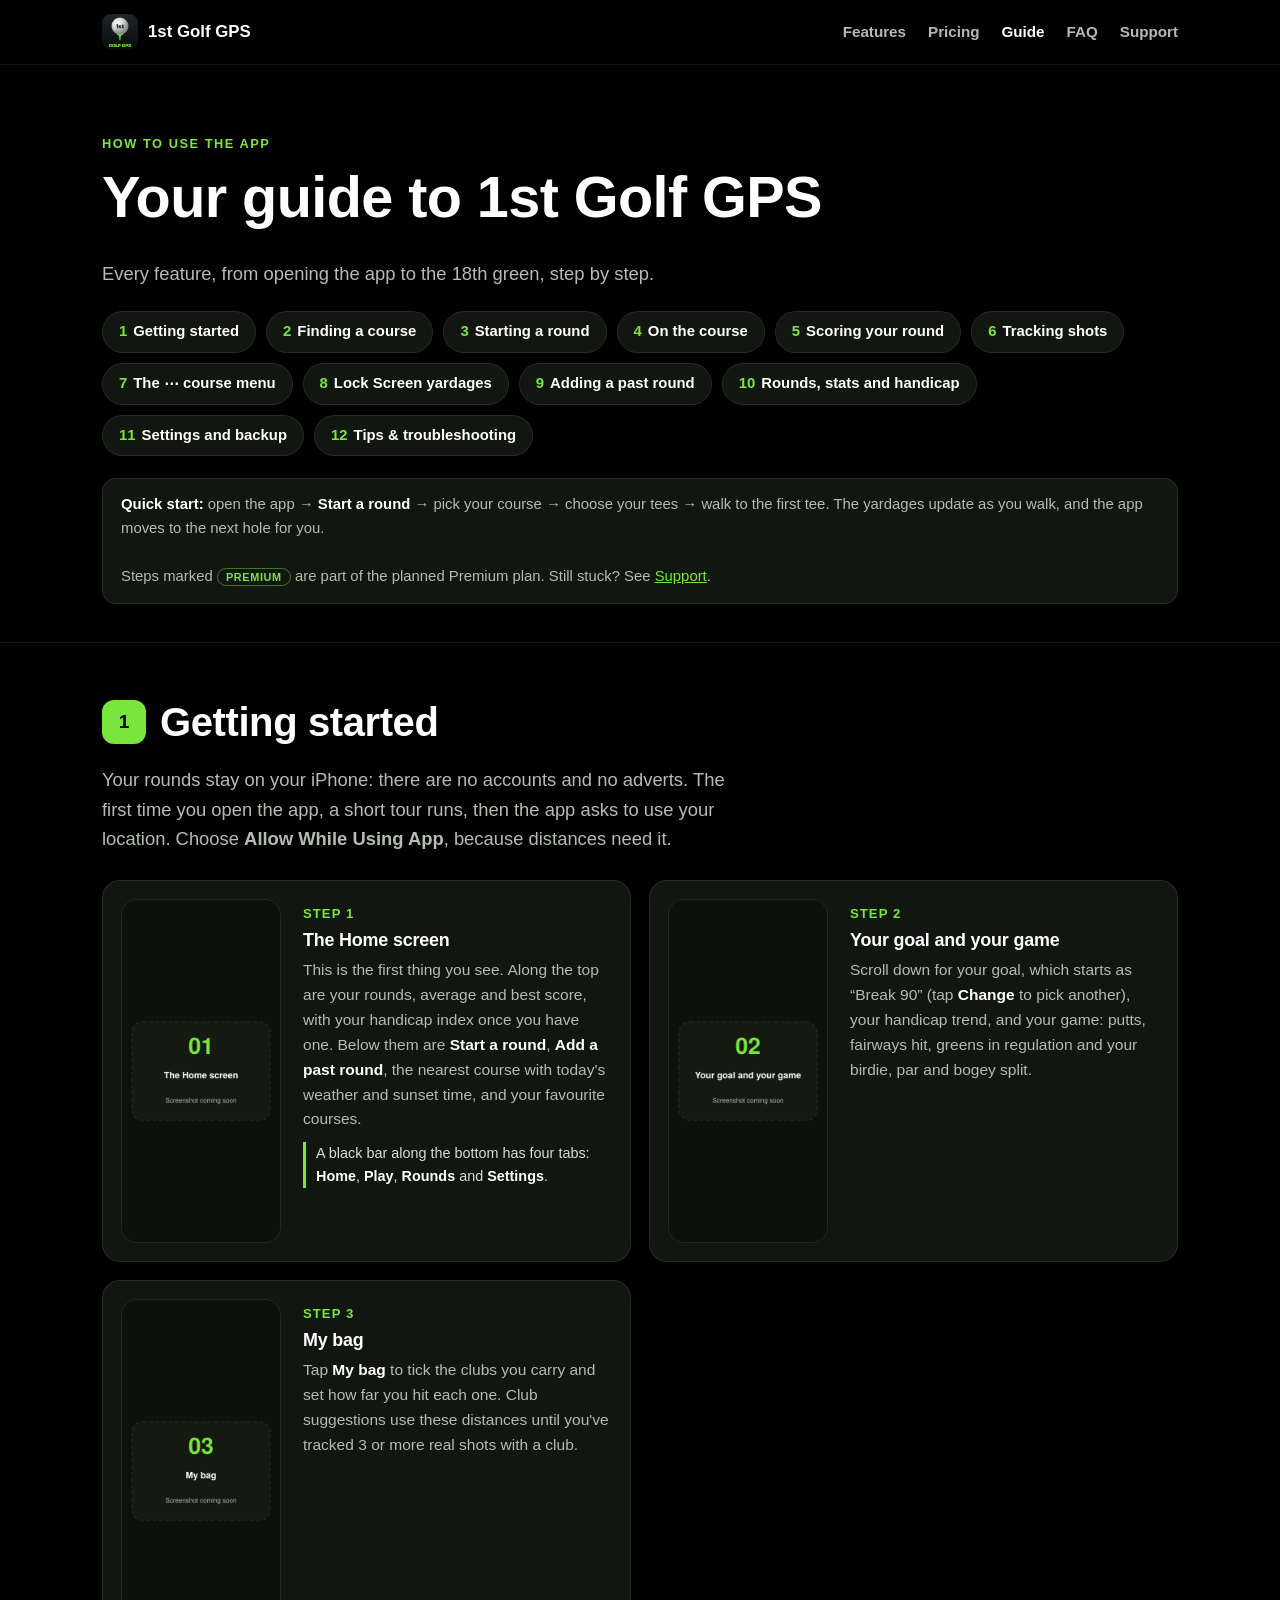
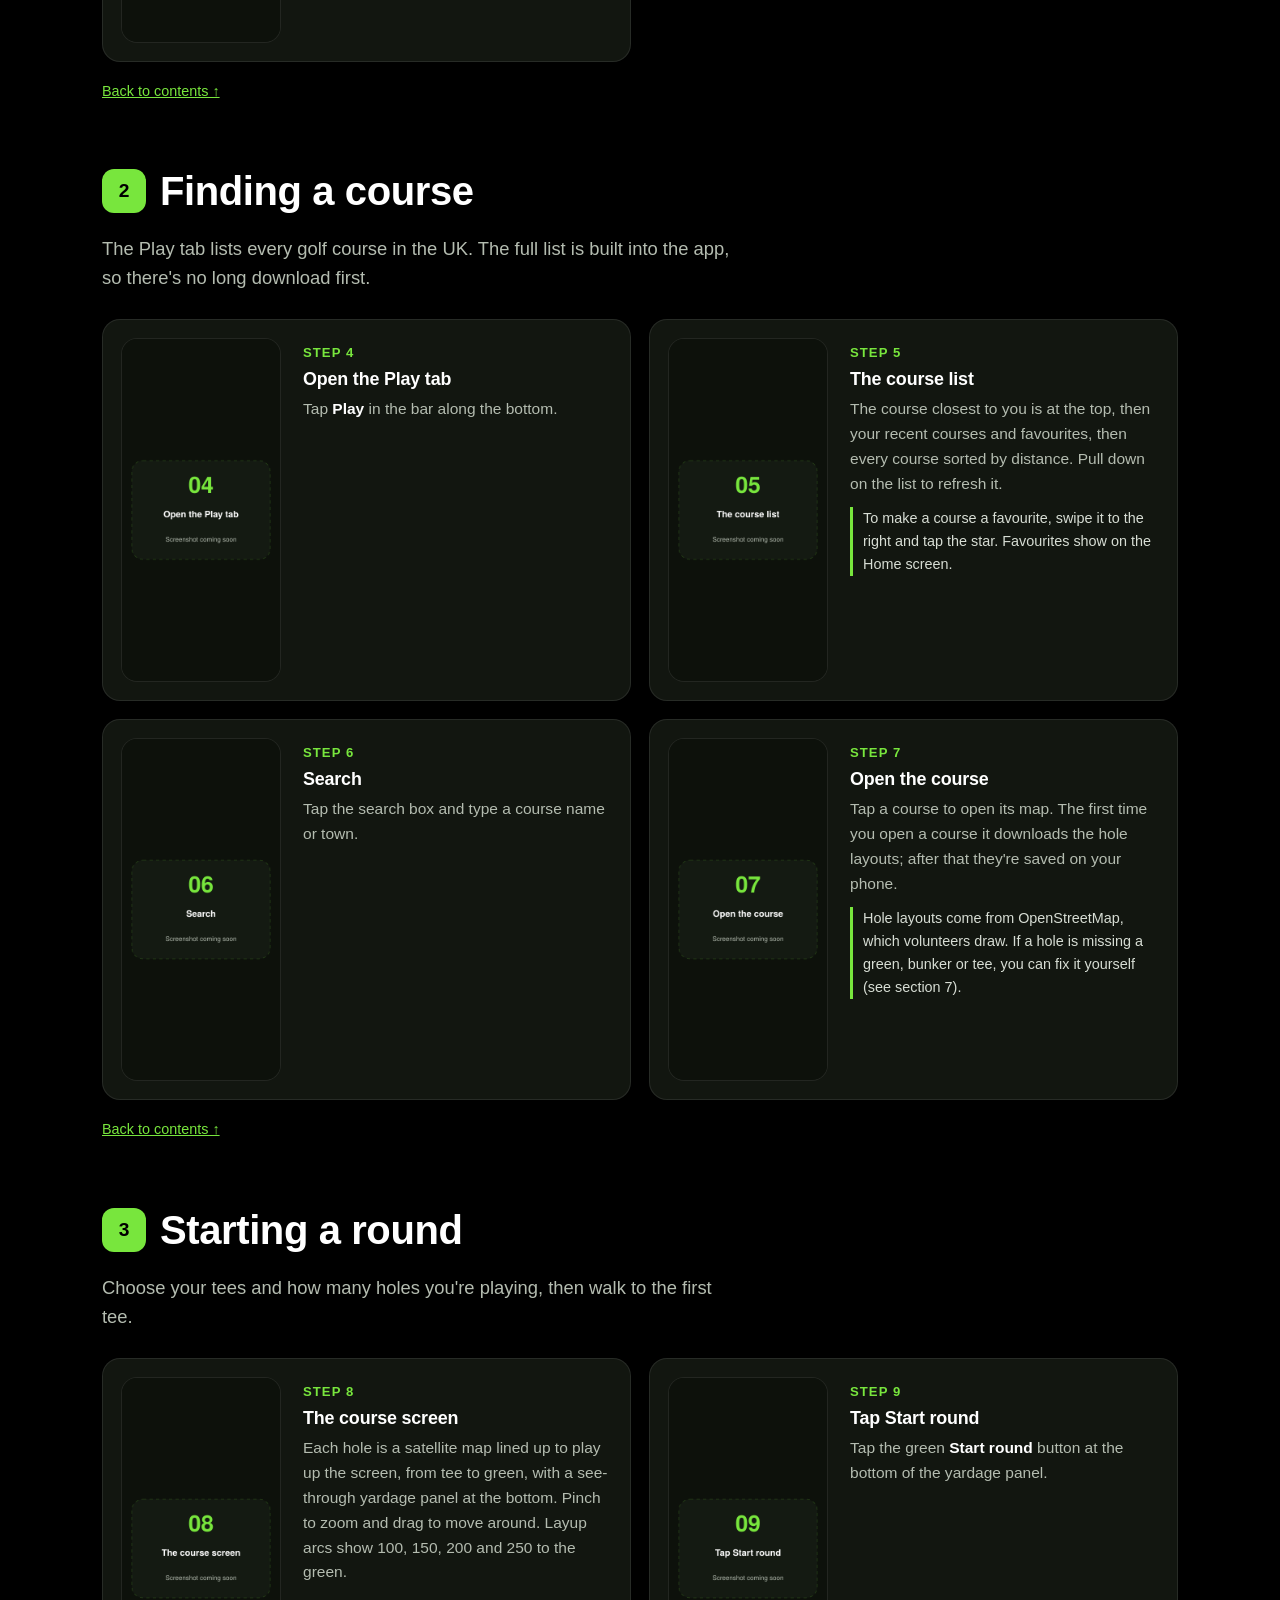
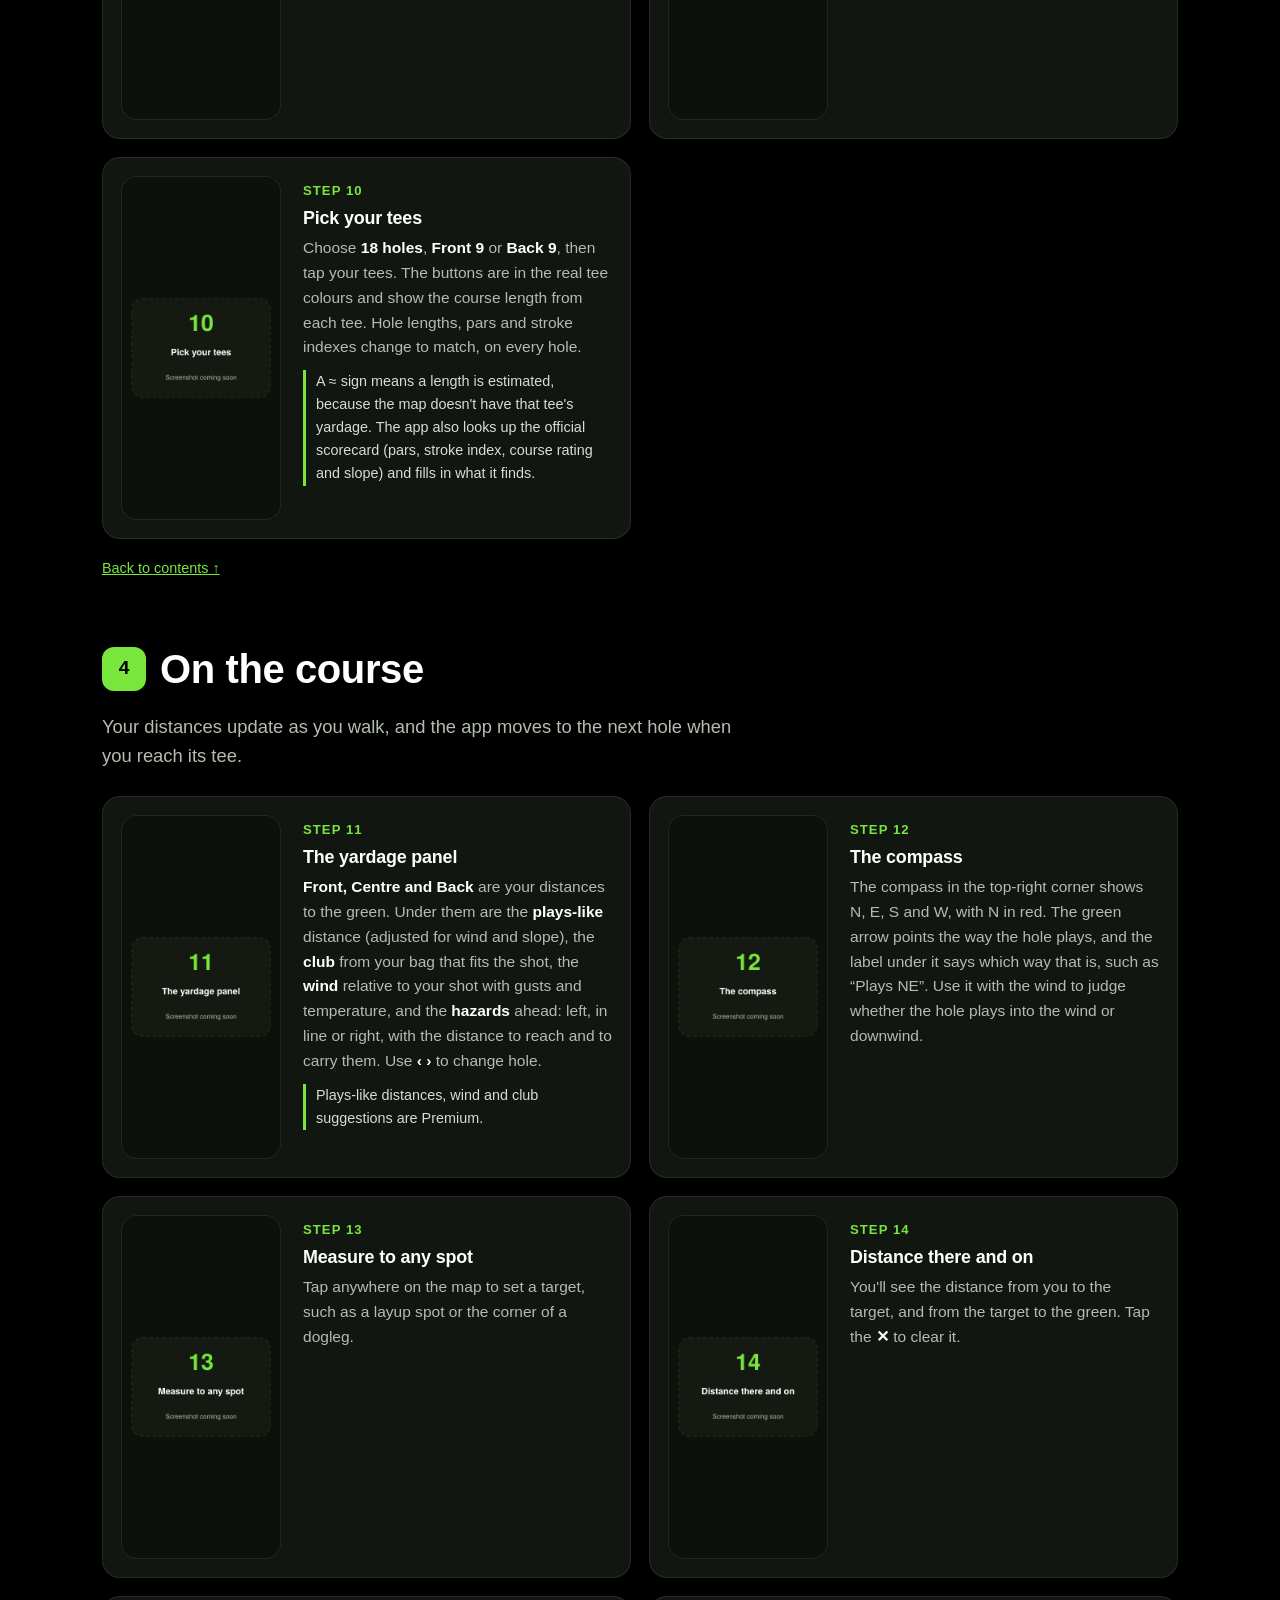
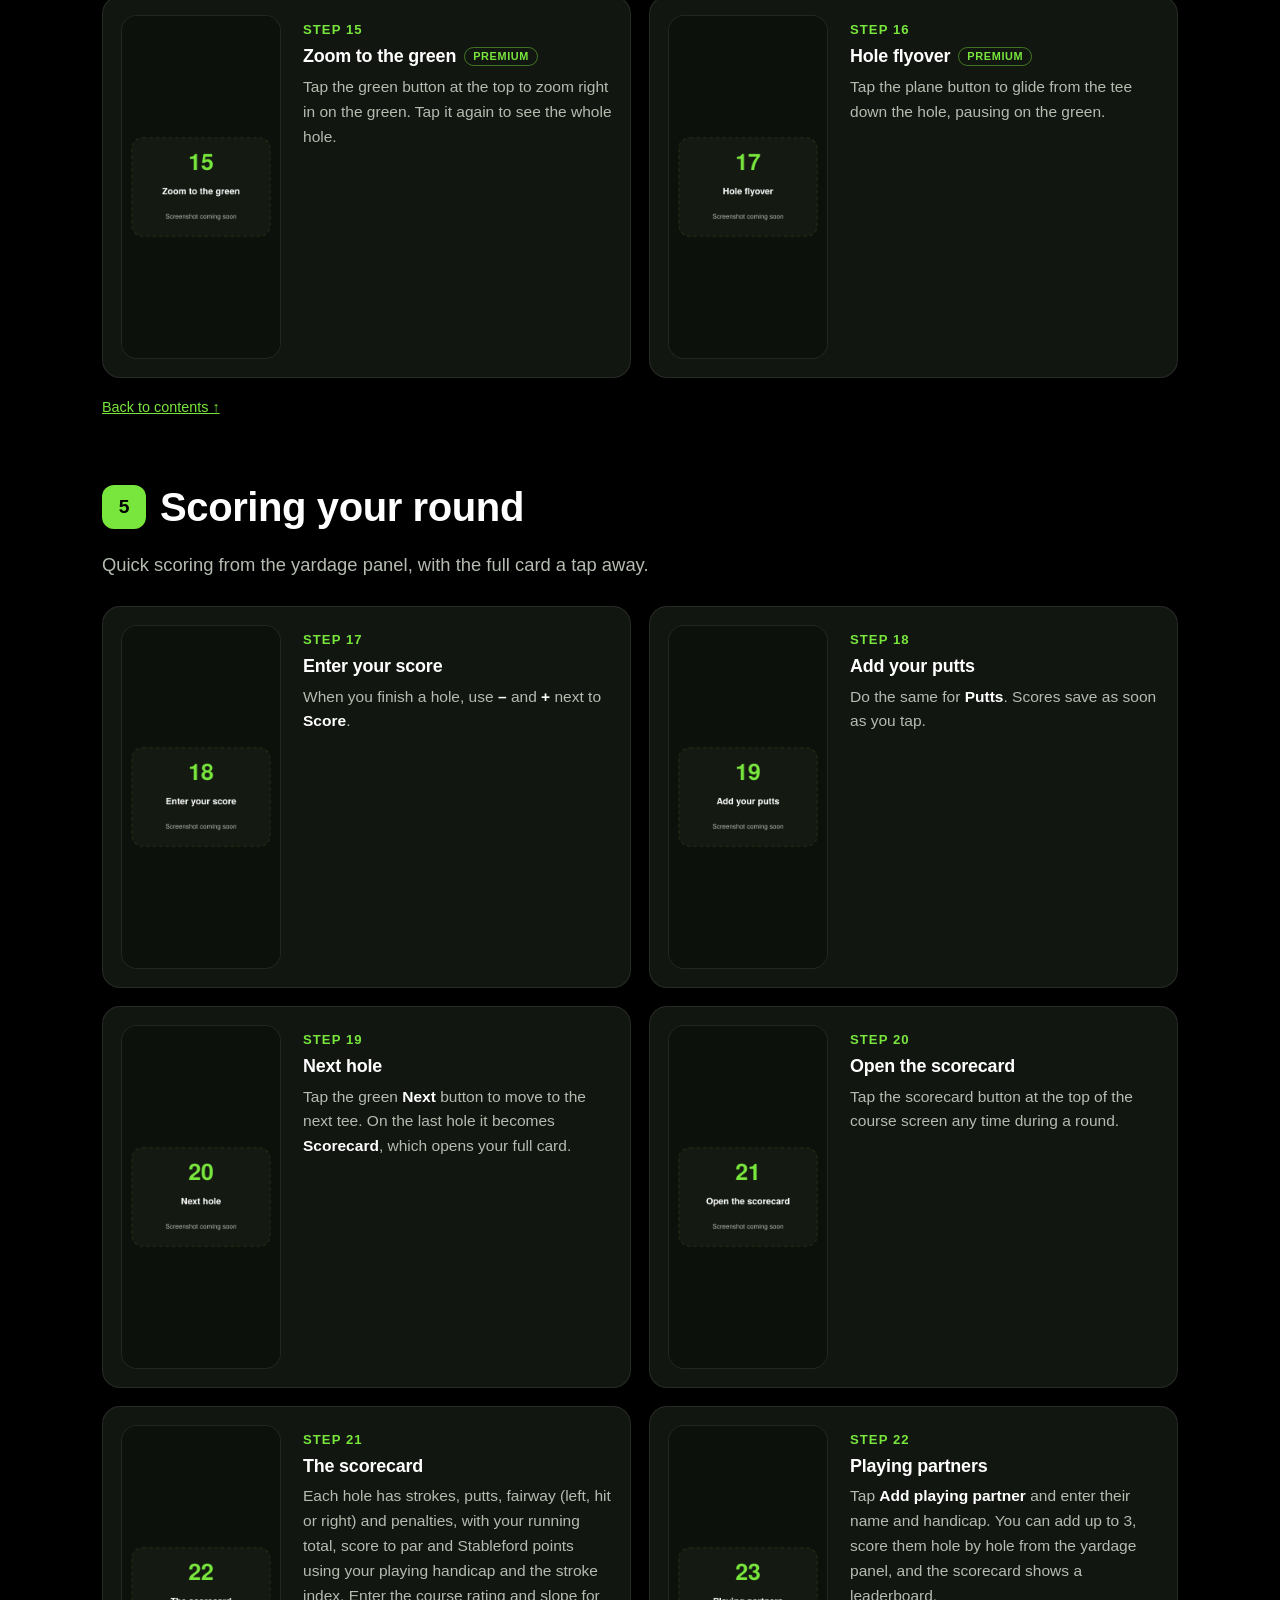
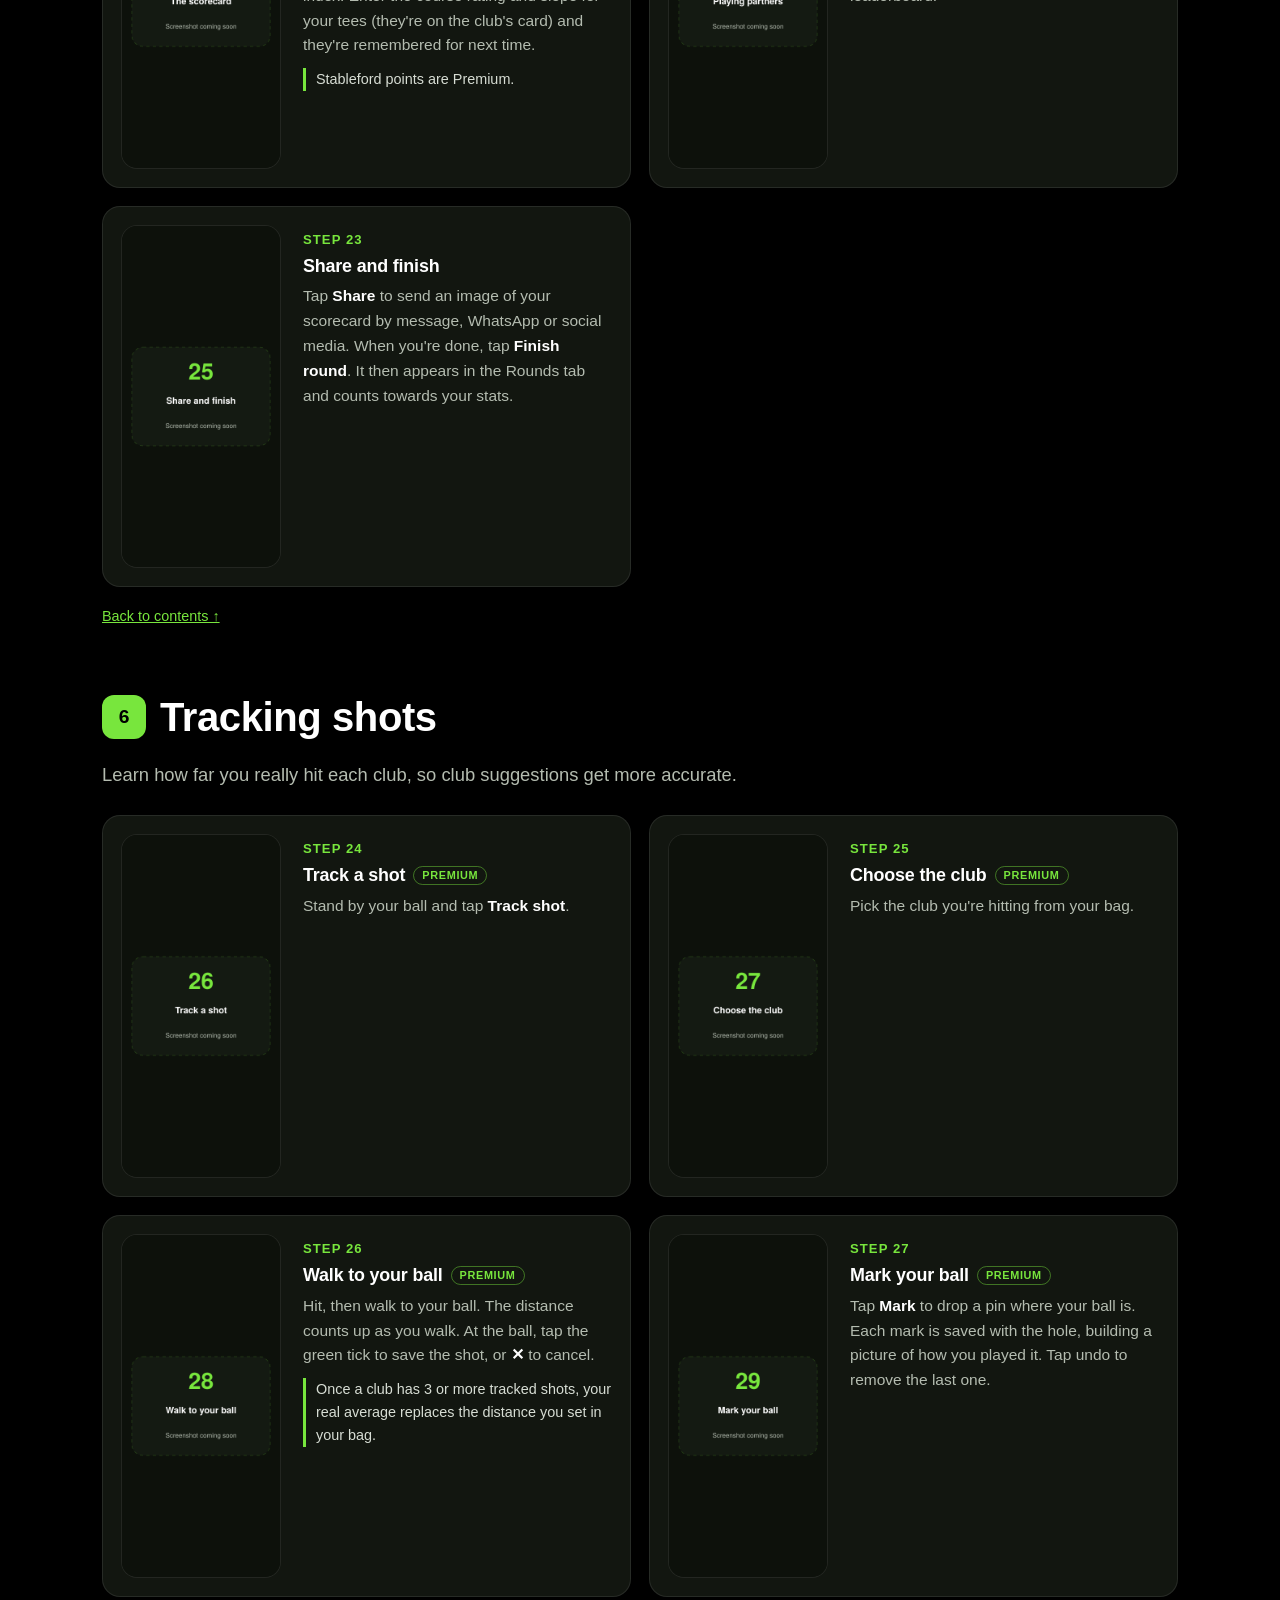
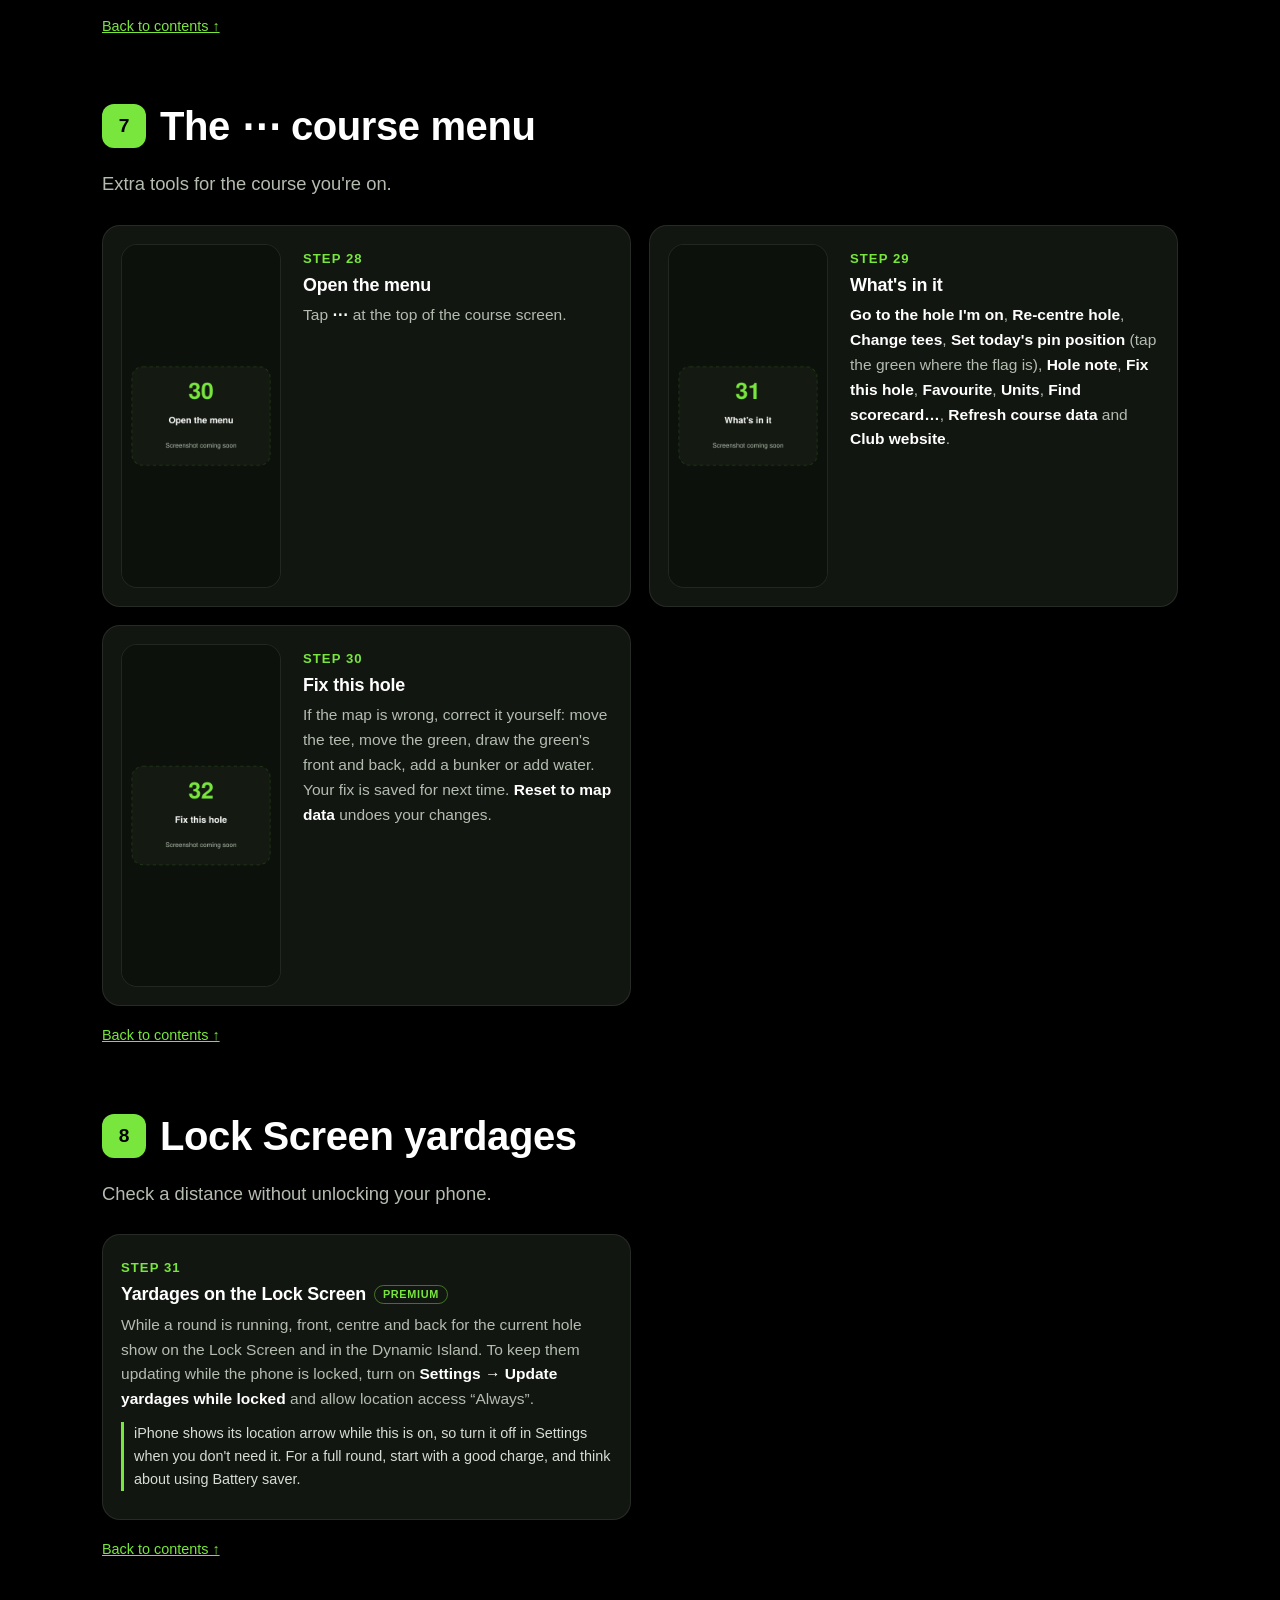
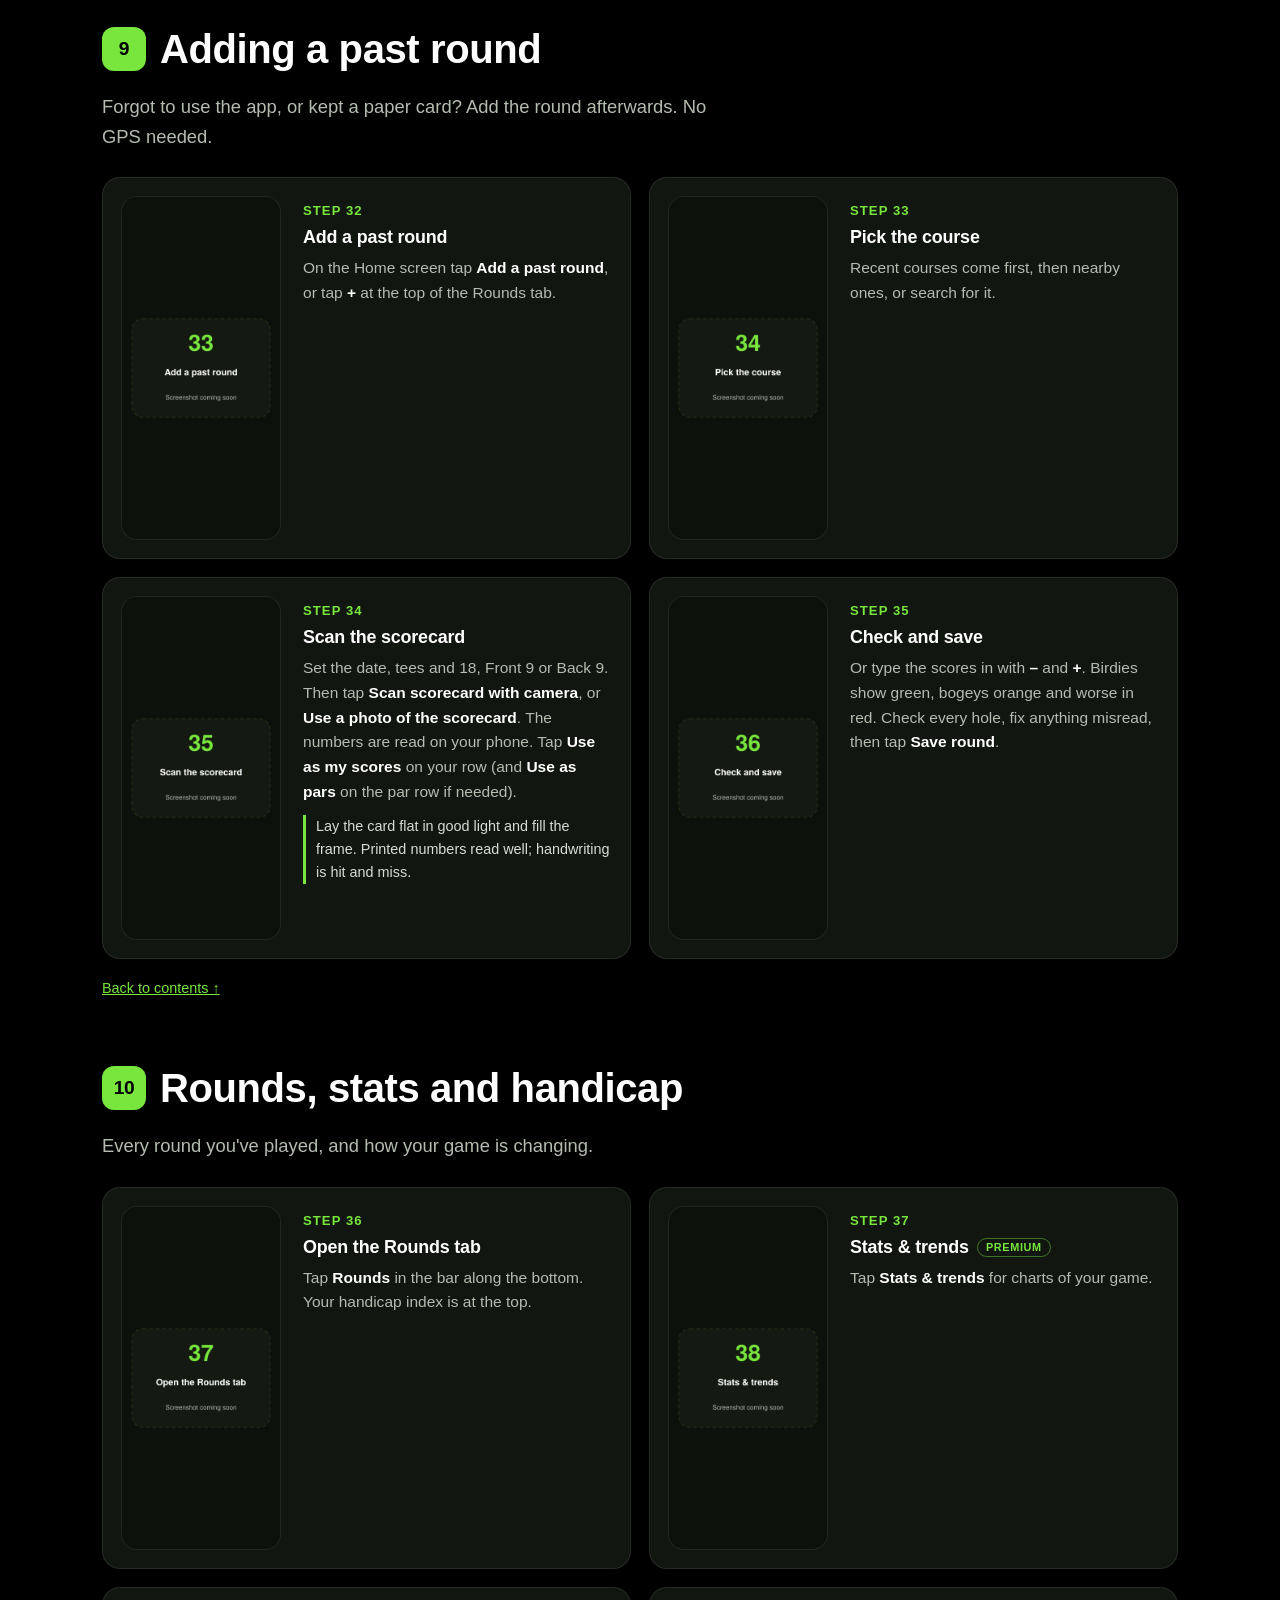
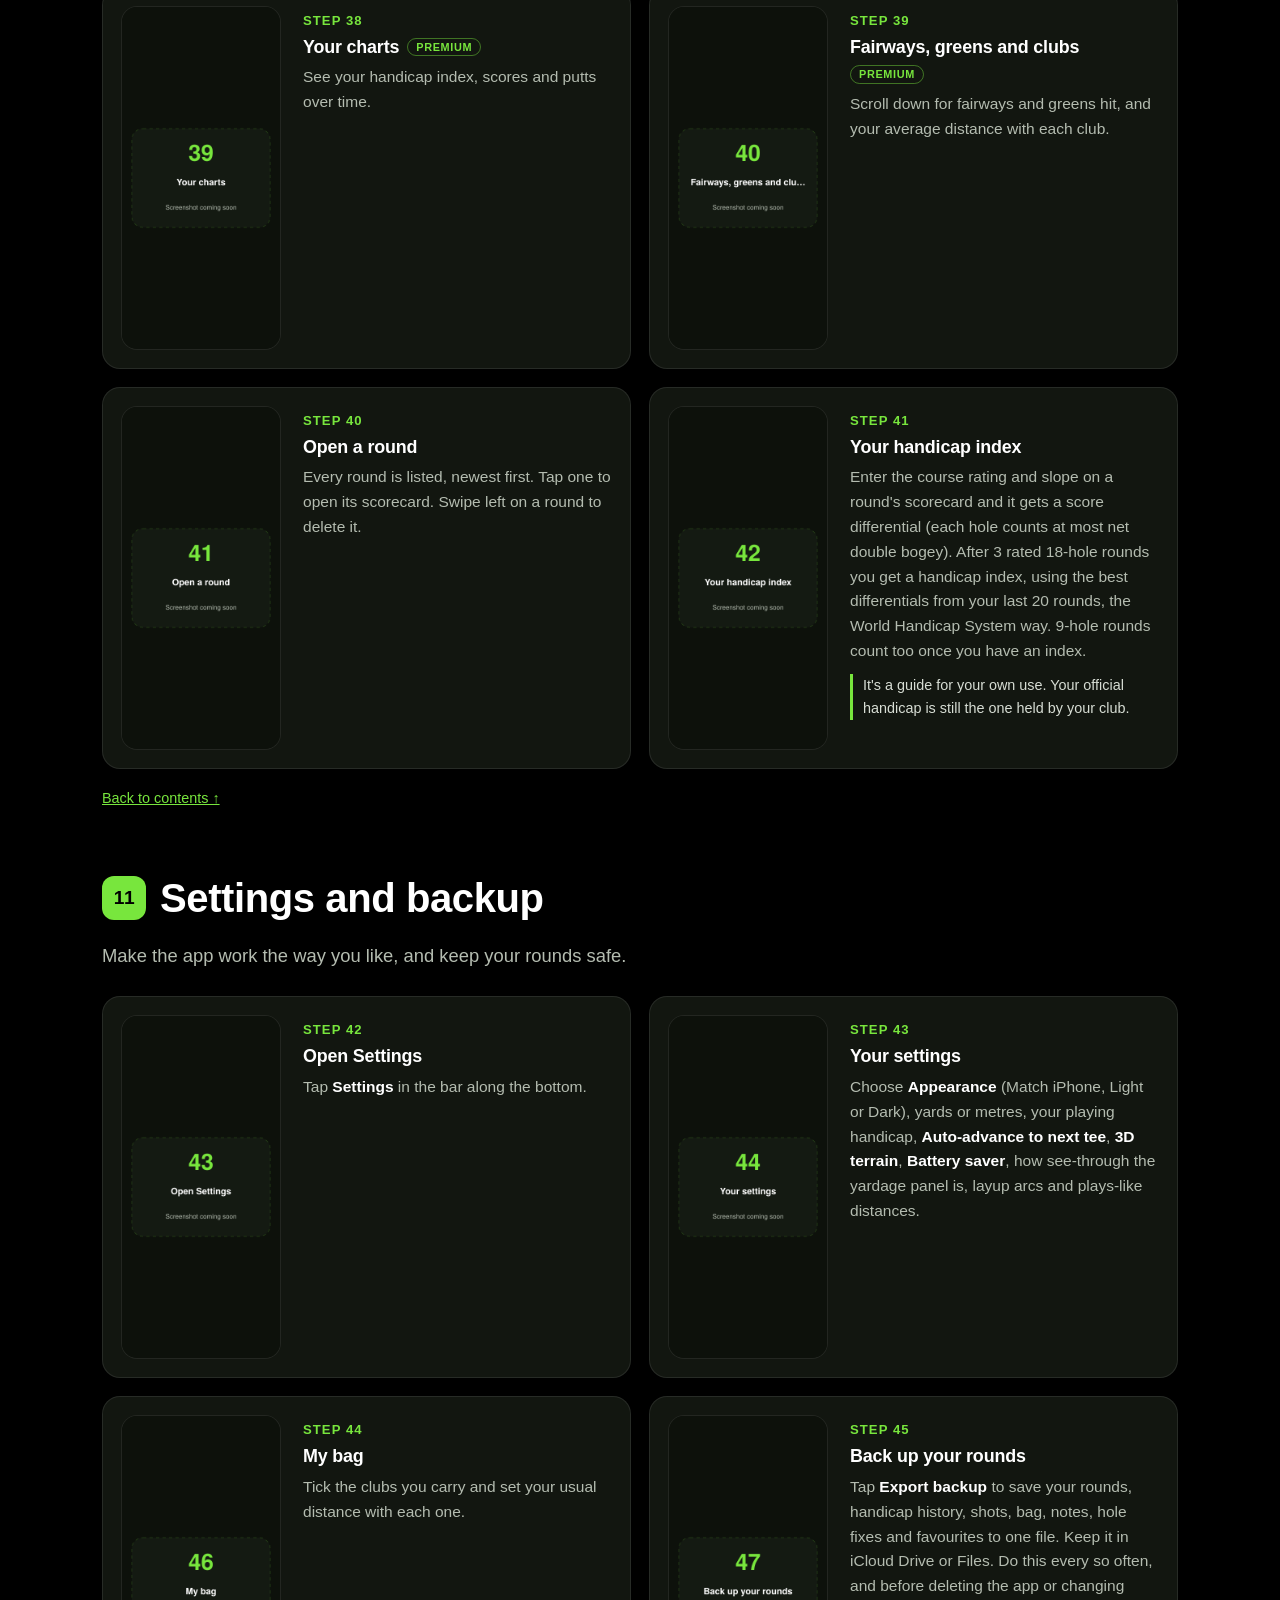
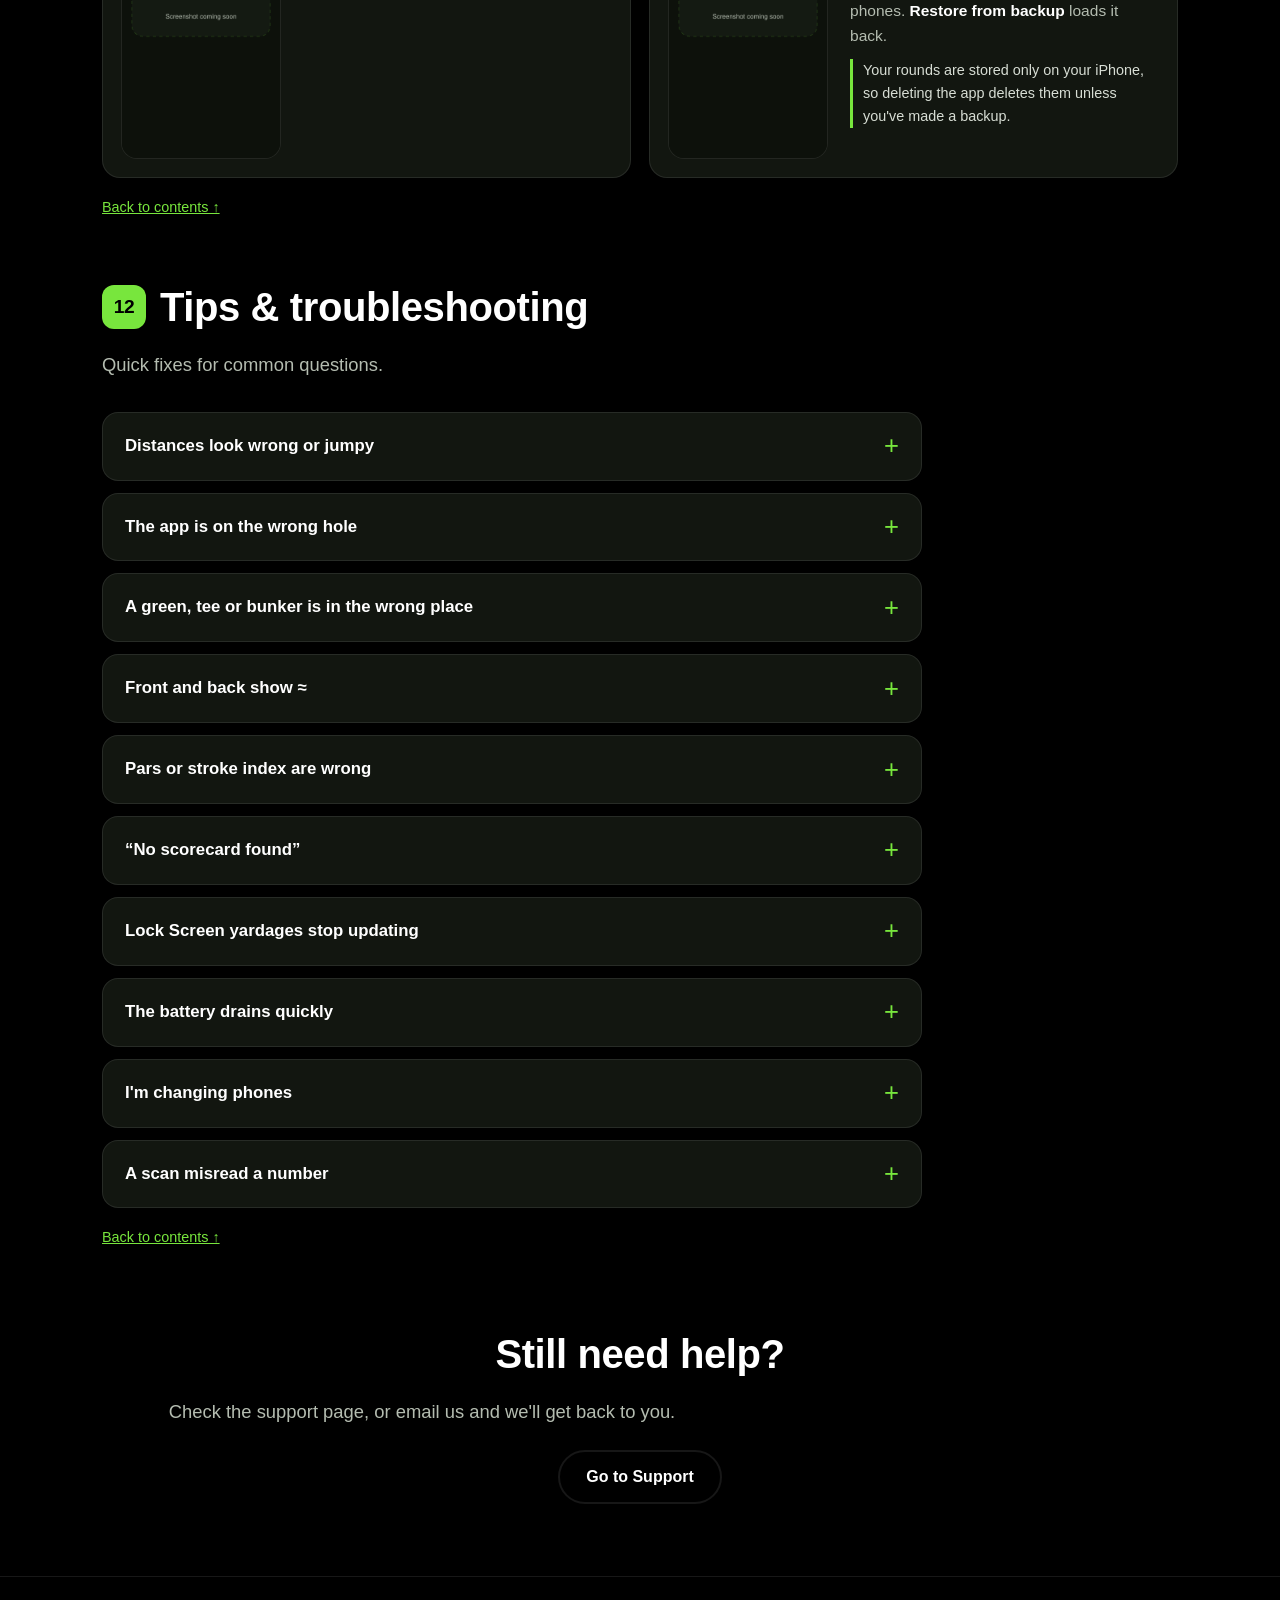
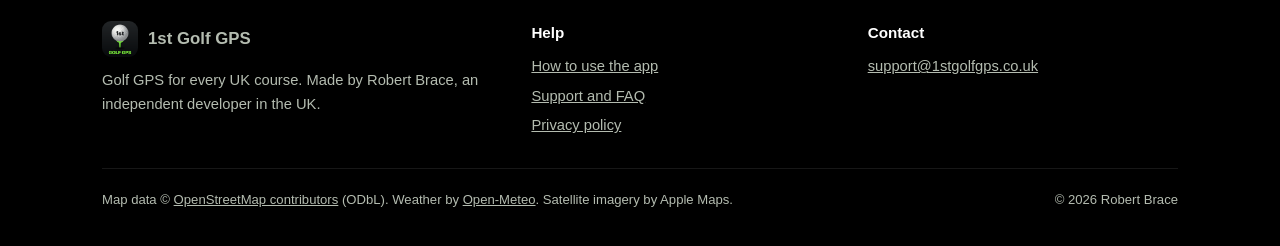
==== guide.html @ 3754bd79 "Add how-to guide page" ====
<!DOCTYPE html>
<html lang="en-GB">
<head>
  <meta charset="utf-8">
  <meta name="viewport" content="width=device-width, initial-scale=1">
  <title>How to use 1st Golf GPS – Guide</title>
  <meta name="description" content="A step-by-step guide to 1st Golf GPS: starting a round, yardages and hazards, scoring, scanning a scorecard, stats, handicap and backups.">
  <meta name="theme-color" content="#000000">
  <link rel="icon" type="image/png" href="images/favicon.png">
  <link rel="apple-touch-icon" href="images/apple-touch-icon.png">
  <link rel="stylesheet" href="styles.css">
</head>
<body>
<a class="skip-link" href="#main">Skip to content</a>

<header class="site-header">
  <div class="wrap">
    <a class="brand" href="index.html"><img src="images/app-icon.png" alt="" width="36" height="36">1st Golf GPS</a>
    <nav class="nav" aria-label="Main">
      <a class="nav-wide" href="index.html#features">Features</a>
      <a class="nav-wide" href="index.html#pricing">Pricing</a>
      <a href="guide.html" aria-current="page">Guide</a>
      <a class="nav-wide" href="index.html#faq">FAQ</a>
      <a href="support.html">Support</a>
    </nav>
  </div>
</header>

<main id="main">
  <section class="page-head" id="top">
    <div class="wrap">
      <span class="eyebrow">How to use the app</span>
      <h1>Your guide to 1st Golf GPS</h1>
      <p class="lead">Every feature, from opening the app to the 18th green, step by step.</p>
      <nav class="guide-contents" aria-label="Guide sections">
        <a href="#getting-started"><span>1</span>Getting started</a>
        <a href="#finding-a-course"><span>2</span>Finding a course</a>
        <a href="#starting-a-round"><span>3</span>Starting a round</a>
        <a href="#on-the-course"><span>4</span>On the course</a>
        <a href="#scoring"><span>5</span>Scoring your round</a>
        <a href="#tracking-shots"><span>6</span>Tracking shots</a>
        <a href="#course-menu"><span>7</span>The ⋯ course menu</a>
        <a href="#lock-screen"><span>8</span>Lock Screen yardages</a>
        <a href="#past-round"><span>9</span>Adding a past round</a>
        <a href="#rounds-stats"><span>10</span>Rounds, stats and handicap</a>
        <a href="#settings"><span>11</span>Settings and backup</a>
        <a href="#tips"><span>12</span>Tips &amp; troubleshooting</a>
      </nav>
      <p class="guide-note"><b>Quick start:</b> open the app → <b>Start a round</b> → pick your course → choose your tees → walk to the first tee. The yardages update as you walk, and the app moves to the next hole for you.<br><br>Steps marked <span class="tag">Premium</span> are part of the planned Premium plan. Still stuck? See <a href="support.html">Support</a>.</p>
    </div>
  </section>

  <section class="guide-section" id="getting-started">
    <div class="wrap">
      <h2><span class="num">1</span>Getting started</h2>
      <p class="lead">Your rounds stay on your iPhone: there are no accounts and no adverts. The first time you open the app, a short tour runs, then the app asks to use your location. Choose <b>Allow While Using App</b>, because distances need it.</p>
      <div class="guide-steps">
        <div class="step">
          <img src="images/guide/01-home.png" alt="The Home screen screen" width="390" height="844" loading="lazy">
          <div>
            <span class="step-num">Step 1</span>
            <h3>The Home screen</h3>
            <p>This is the first thing you see. Along the top are your rounds, average and best score, with your handicap index once you have one. Below them are <b>Start a round</b>, <b>Add a past round</b>, the nearest course with today's weather and sunset time, and your favourite courses.</p>
            <p class="tip">A black bar along the bottom has four tabs: <b>Home</b>, <b>Play</b>, <b>Rounds</b> and <b>Settings</b>.</p>
          </div>
        </div>
        <div class="step">
          <img src="images/guide/02-home-more.png" alt="Your goal and your game screen" width="390" height="844" loading="lazy">
          <div>
            <span class="step-num">Step 2</span>
            <h3>Your goal and your game</h3>
            <p>Scroll down for your goal, which starts as “Break 90” (tap <b>Change</b> to pick another), your handicap trend, and your game: putts, fairways hit, greens in regulation and your birdie, par and bogey split.</p>
          </div>
        </div>
        <div class="step">
          <img src="images/guide/03-home-bag.png" alt="My bag screen" width="390" height="844" loading="lazy">
          <div>
            <span class="step-num">Step 3</span>
            <h3>My bag</h3>
            <p>Tap <b>My bag</b> to tick the clubs you carry and set how far you hit each one. Club suggestions use these distances until you've tracked 3 or more real shots with a club.</p>
          </div>
        </div>
      </div>
      <a class="back-top" href="#top">Back to contents ↑</a>
    </div>
  </section>
  <section class="guide-section" id="finding-a-course">
    <div class="wrap">
      <h2><span class="num">2</span>Finding a course</h2>
      <p class="lead">The Play tab lists every golf course in the UK. The full list is built into the app, so there's no long download first.</p>
      <div class="guide-steps">
        <div class="step">
          <img src="images/guide/04-play-tab.png" alt="Open the Play tab screen" width="390" height="844" loading="lazy">
          <div>
            <span class="step-num">Step 4</span>
            <h3>Open the Play tab</h3>
            <p>Tap <b>Play</b> in the bar along the bottom.</p>
          </div>
        </div>
        <div class="step">
          <img src="images/guide/05-course-list.png" alt="The course list screen" width="390" height="844" loading="lazy">
          <div>
            <span class="step-num">Step 5</span>
            <h3>The course list</h3>
            <p>The course closest to you is at the top, then your recent courses and favourites, then every course sorted by distance. Pull down on the list to refresh it.</p>
            <p class="tip">To make a course a favourite, swipe it to the right and tap the star. Favourites show on the Home screen.</p>
          </div>
        </div>
        <div class="step">
          <img src="images/guide/06-search.png" alt="Search screen" width="390" height="844" loading="lazy">
          <div>
            <span class="step-num">Step 6</span>
            <h3>Search</h3>
            <p>Tap the search box and type a course name or town.</p>
          </div>
        </div>
        <div class="step">
          <img src="images/guide/07-pick-course.png" alt="Open the course screen" width="390" height="844" loading="lazy">
          <div>
            <span class="step-num">Step 7</span>
            <h3>Open the course</h3>
            <p>Tap a course to open its map. The first time you open a course it downloads the hole layouts; after that they're saved on your phone.</p>
            <p class="tip">Hole layouts come from OpenStreetMap, which volunteers draw. If a hole is missing a green, bunker or tee, you can fix it yourself (see section 7).</p>
          </div>
        </div>
      </div>
      <a class="back-top" href="#top">Back to contents ↑</a>
    </div>
  </section>
  <section class="guide-section" id="starting-a-round">
    <div class="wrap">
      <h2><span class="num">3</span>Starting a round</h2>
      <p class="lead">Choose your tees and how many holes you're playing, then walk to the first tee.</p>
      <div class="guide-steps">
        <div class="step">
          <img src="images/guide/08-course-screen.png" alt="The course screen screen" width="390" height="844" loading="lazy">
          <div>
            <span class="step-num">Step 8</span>
            <h3>The course screen</h3>
            <p>Each hole is a satellite map lined up to play up the screen, from tee to green, with a see-through yardage panel at the bottom. Pinch to zoom and drag to move around. Layup arcs show 100, 150, 200 and 250 to the green.</p>
          </div>
        </div>
        <div class="step">
          <img src="images/guide/09-start-round.png" alt="Tap Start round screen" width="390" height="844" loading="lazy">
          <div>
            <span class="step-num">Step 9</span>
            <h3>Tap Start round</h3>
            <p>Tap the green <b>Start round</b> button at the bottom of the yardage panel.</p>
          </div>
        </div>
        <div class="step">
          <img src="images/guide/10-tees.png" alt="Pick your tees screen" width="390" height="844" loading="lazy">
          <div>
            <span class="step-num">Step 10</span>
            <h3>Pick your tees</h3>
            <p>Choose <b>18 holes</b>, <b>Front 9</b> or <b>Back 9</b>, then tap your tees. The buttons are in the real tee colours and show the course length from each tee. Hole lengths, pars and stroke indexes change to match, on every hole.</p>
            <p class="tip">A ≈ sign means a length is estimated, because the map doesn't have that tee's yardage. The app also looks up the official scorecard (pars, stroke index, course rating and slope) and fills in what it finds.</p>
          </div>
        </div>
      </div>
      <a class="back-top" href="#top">Back to contents ↑</a>
    </div>
  </section>
  <section class="guide-section" id="on-the-course">
    <div class="wrap">
      <h2><span class="num">4</span>On the course</h2>
      <p class="lead">Your distances update as you walk, and the app moves to the next hole when you reach its tee.</p>
      <div class="guide-steps">
        <div class="step">
          <img src="images/guide/11-yardages.png" alt="The yardage panel screen" width="390" height="844" loading="lazy">
          <div>
            <span class="step-num">Step 11</span>
            <h3>The yardage panel</h3>
            <p><b>Front, Centre and Back</b> are your distances to the green. Under them are the <b>plays-like</b> distance (adjusted for wind and slope), the <b>club</b> from your bag that fits the shot, the <b>wind</b> relative to your shot with gusts and temperature, and the <b>hazards</b> ahead: left, in line or right, with the distance to reach and to carry them. Use <b>‹ ›</b> to change hole.</p>
            <p class="tip">Plays-like distances, wind and club suggestions are Premium.</p>
          </div>
        </div>
        <div class="step">
          <img src="images/guide/12-compass.png" alt="The compass screen" width="390" height="844" loading="lazy">
          <div>
            <span class="step-num">Step 12</span>
            <h3>The compass</h3>
            <p>The compass in the top-right corner shows N, E, S and W, with N in red. The green arrow points the way the hole plays, and the label under it says which way that is, such as “Plays NE”. Use it with the wind to judge whether the hole plays into the wind or downwind.</p>
          </div>
        </div>
        <div class="step">
          <img src="images/guide/13-measure.png" alt="Measure to any spot screen" width="390" height="844" loading="lazy">
          <div>
            <span class="step-num">Step 13</span>
            <h3>Measure to any spot</h3>
            <p>Tap anywhere on the map to set a target, such as a layup spot or the corner of a dogleg.</p>
          </div>
        </div>
        <div class="step">
          <img src="images/guide/14-measured.png" alt="Distance there and on screen" width="390" height="844" loading="lazy">
          <div>
            <span class="step-num">Step 14</span>
            <h3>Distance there and on</h3>
            <p>You'll see the distance from you to the target, and from the target to the green. Tap the <b>✕</b> to clear it.</p>
          </div>
        </div>
        <div class="step">
          <img src="images/guide/15-green-view.png" alt="Zoom to the green screen" width="390" height="844" loading="lazy">
          <div>
            <span class="step-num">Step 15</span>
            <h3>Zoom to the green <span class="tag">Premium</span></h3>
            <p>Tap the green button at the top to zoom right in on the green. Tap it again to see the whole hole.</p>
          </div>
        </div>
        <div class="step">
          <img src="images/guide/17-flyover.png" alt="Hole flyover screen" width="390" height="844" loading="lazy">
          <div>
            <span class="step-num">Step 16</span>
            <h3>Hole flyover <span class="tag">Premium</span></h3>
            <p>Tap the plane button to glide from the tee down the hole, pausing on the green.</p>
          </div>
        </div>
      </div>
      <a class="back-top" href="#top">Back to contents ↑</a>
    </div>
  </section>
  <section class="guide-section" id="scoring">
    <div class="wrap">
      <h2><span class="num">5</span>Scoring your round</h2>
      <p class="lead">Quick scoring from the yardage panel, with the full card a tap away.</p>
      <div class="guide-steps">
        <div class="step">
          <img src="images/guide/18-score.png" alt="Enter your score screen" width="390" height="844" loading="lazy">
          <div>
            <span class="step-num">Step 17</span>
            <h3>Enter your score</h3>
            <p>When you finish a hole, use <b>–</b> and <b>+</b> next to <b>Score</b>.</p>
          </div>
        </div>
        <div class="step">
          <img src="images/guide/19-putts.png" alt="Add your putts screen" width="390" height="844" loading="lazy">
          <div>
            <span class="step-num">Step 18</span>
            <h3>Add your putts</h3>
            <p>Do the same for <b>Putts</b>. Scores save as soon as you tap.</p>
          </div>
        </div>
        <div class="step">
          <img src="images/guide/20-next.png" alt="Next hole screen" width="390" height="844" loading="lazy">
          <div>
            <span class="step-num">Step 19</span>
            <h3>Next hole</h3>
            <p>Tap the green <b>Next</b> button to move to the next tee. On the last hole it becomes <b>Scorecard</b>, which opens your full card.</p>
          </div>
        </div>
        <div class="step">
          <img src="images/guide/21-scorecard-button.png" alt="Open the scorecard screen" width="390" height="844" loading="lazy">
          <div>
            <span class="step-num">Step 20</span>
            <h3>Open the scorecard</h3>
            <p>Tap the scorecard button at the top of the course screen any time during a round.</p>
          </div>
        </div>
        <div class="step">
          <img src="images/guide/22-scorecard.png" alt="The scorecard screen" width="390" height="844" loading="lazy">
          <div>
            <span class="step-num">Step 21</span>
            <h3>The scorecard</h3>
            <p>Each hole has strokes, putts, fairway (left, hit or right) and penalties, with your running total, score to par and Stableford points using your playing handicap and the stroke index. Enter the course rating and slope for your tees (they're on the club's card) and they're remembered for next time.</p>
            <p class="tip">Stableford points are Premium.</p>
          </div>
        </div>
        <div class="step">
          <img src="images/guide/23-add-partner.png" alt="Playing partners screen" width="390" height="844" loading="lazy">
          <div>
            <span class="step-num">Step 22</span>
            <h3>Playing partners</h3>
            <p>Tap <b>Add playing partner</b> and enter their name and handicap. You can add up to 3, score them hole by hole from the yardage panel, and the scorecard shows a leaderboard.</p>
          </div>
        </div>
        <div class="step">
          <img src="images/guide/25-share.png" alt="Share and finish screen" width="390" height="844" loading="lazy">
          <div>
            <span class="step-num">Step 23</span>
            <h3>Share and finish</h3>
            <p>Tap <b>Share</b> to send an image of your scorecard by message, WhatsApp or social media. When you're done, tap <b>Finish round</b>. It then appears in the Rounds tab and counts towards your stats.</p>
          </div>
        </div>
      </div>
      <a class="back-top" href="#top">Back to contents ↑</a>
    </div>
  </section>
  <section class="guide-section" id="tracking-shots">
    <div class="wrap">
      <h2><span class="num">6</span>Tracking shots</h2>
      <p class="lead">Learn how far you really hit each club, so club suggestions get more accurate.</p>
      <div class="guide-steps">
        <div class="step">
          <img src="images/guide/26-track-shot.png" alt="Track a shot screen" width="390" height="844" loading="lazy">
          <div>
            <span class="step-num">Step 24</span>
            <h3>Track a shot <span class="tag">Premium</span></h3>
            <p>Stand by your ball and tap <b>Track shot</b>.</p>
          </div>
        </div>
        <div class="step">
          <img src="images/guide/27-pick-club.png" alt="Choose the club screen" width="390" height="844" loading="lazy">
          <div>
            <span class="step-num">Step 25</span>
            <h3>Choose the club <span class="tag">Premium</span></h3>
            <p>Pick the club you're hitting from your bag.</p>
          </div>
        </div>
        <div class="step">
          <img src="images/guide/28-shot-running.png" alt="Walk to your ball screen" width="390" height="844" loading="lazy">
          <div>
            <span class="step-num">Step 26</span>
            <h3>Walk to your ball <span class="tag">Premium</span></h3>
            <p>Hit, then walk to your ball. The distance counts up as you walk. At the ball, tap the green tick to save the shot, or <b>✕</b> to cancel.</p>
            <p class="tip">Once a club has 3 or more tracked shots, your real average replaces the distance you set in your bag.</p>
          </div>
        </div>
        <div class="step">
          <img src="images/guide/29-mark.png" alt="Mark your ball screen" width="390" height="844" loading="lazy">
          <div>
            <span class="step-num">Step 27</span>
            <h3>Mark your ball <span class="tag">Premium</span></h3>
            <p>Tap <b>Mark</b> to drop a pin where your ball is. Each mark is saved with the hole, building a picture of how you played it. Tap undo to remove the last one.</p>
          </div>
        </div>
      </div>
      <a class="back-top" href="#top">Back to contents ↑</a>
    </div>
  </section>
  <section class="guide-section" id="course-menu">
    <div class="wrap">
      <h2><span class="num">7</span>The ⋯ course menu</h2>
      <p class="lead">Extra tools for the course you're on.</p>
      <div class="guide-steps">
        <div class="step">
          <img src="images/guide/30-course-menu.png" alt="Open the menu screen" width="390" height="844" loading="lazy">
          <div>
            <span class="step-num">Step 28</span>
            <h3>Open the menu</h3>
            <p>Tap <b>⋯</b> at the top of the course screen.</p>
          </div>
        </div>
        <div class="step">
          <img src="images/guide/31-menu-open.png" alt="What&#x27;s in it screen" width="390" height="844" loading="lazy">
          <div>
            <span class="step-num">Step 29</span>
            <h3>What's in it</h3>
            <p><b>Go to the hole I'm on</b>, <b>Re-centre hole</b>, <b>Change tees</b>, <b>Set today's pin position</b> (tap the green where the flag is), <b>Hole note</b>, <b>Fix this hole</b>, <b>Favourite</b>, <b>Units</b>, <b>Find scorecard…</b>, <b>Refresh course data</b> and <b>Club website</b>.</p>
          </div>
        </div>
        <div class="step">
          <img src="images/guide/32-fix-menu.png" alt="Fix this hole screen" width="390" height="844" loading="lazy">
          <div>
            <span class="step-num">Step 30</span>
            <h3>Fix this hole</h3>
            <p>If the map is wrong, correct it yourself: move the tee, move the green, draw the green's front and back, add a bunker or add water. Your fix is saved for next time. <b>Reset to map data</b> undoes your changes.</p>
          </div>
        </div>
      </div>
      <a class="back-top" href="#top">Back to contents ↑</a>
    </div>
  </section>
  <section class="guide-section" id="lock-screen">
    <div class="wrap">
      <h2><span class="num">8</span>Lock Screen yardages</h2>
      <p class="lead">Check a distance without unlocking your phone.</p>
      <div class="guide-steps">
        <div class="step step--text">
          <div>
            <span class="step-num">Step 31</span>
            <h3>Yardages on the Lock Screen <span class="tag">Premium</span></h3>
            <p>While a round is running, front, centre and back for the current hole show on the Lock Screen and in the Dynamic Island. To keep them updating while the phone is locked, turn on <b>Settings → Update yardages while locked</b> and allow location access “Always”.</p>
            <p class="tip">iPhone shows its location arrow while this is on, so turn it off in Settings when you don't need it. For a full round, start with a good charge, and think about using Battery saver.</p>
          </div>
        </div>
      </div>
      <a class="back-top" href="#top">Back to contents ↑</a>
    </div>
  </section>
  <section class="guide-section" id="past-round">
    <div class="wrap">
      <h2><span class="num">9</span>Adding a past round</h2>
      <p class="lead">Forgot to use the app, or kept a paper card? Add the round afterwards. No GPS needed.</p>
      <div class="guide-steps">
        <div class="step">
          <img src="images/guide/33-add-past.png" alt="Add a past round screen" width="390" height="844" loading="lazy">
          <div>
            <span class="step-num">Step 32</span>
            <h3>Add a past round</h3>
            <p>On the Home screen tap <b>Add a past round</b>, or tap <b>+</b> at the top of the Rounds tab.</p>
          </div>
        </div>
        <div class="step">
          <img src="images/guide/34-pick-course.png" alt="Pick the course screen" width="390" height="844" loading="lazy">
          <div>
            <span class="step-num">Step 33</span>
            <h3>Pick the course</h3>
            <p>Recent courses come first, then nearby ones, or search for it.</p>
          </div>
        </div>
        <div class="step">
          <img src="images/guide/35-score-entry.png" alt="Scan the scorecard screen" width="390" height="844" loading="lazy">
          <div>
            <span class="step-num">Step 34</span>
            <h3>Scan the scorecard</h3>
            <p>Set the date, tees and 18, Front 9 or Back 9. Then tap <b>Scan scorecard with camera</b>, or <b>Use a photo of the scorecard</b>. The numbers are read on your phone. Tap <b>Use as my scores</b> on your row (and <b>Use as pars</b> on the par row if needed).</p>
            <p class="tip">Lay the card flat in good light and fill the frame. Printed numbers read well; handwriting is hit and miss.</p>
          </div>
        </div>
        <div class="step">
          <img src="images/guide/36-score-holes.png" alt="Check and save screen" width="390" height="844" loading="lazy">
          <div>
            <span class="step-num">Step 35</span>
            <h3>Check and save</h3>
            <p>Or type the scores in with <b>–</b> and <b>+</b>. Birdies show green, bogeys orange and worse in red. Check every hole, fix anything misread, then tap <b>Save round</b>.</p>
          </div>
        </div>
      </div>
      <a class="back-top" href="#top">Back to contents ↑</a>
    </div>
  </section>
  <section class="guide-section" id="rounds-stats">
    <div class="wrap">
      <h2><span class="num">10</span>Rounds, stats and handicap</h2>
      <p class="lead">Every round you've played, and how your game is changing.</p>
      <div class="guide-steps">
        <div class="step">
          <img src="images/guide/37-rounds-tab.png" alt="Open the Rounds tab screen" width="390" height="844" loading="lazy">
          <div>
            <span class="step-num">Step 36</span>
            <h3>Open the Rounds tab</h3>
            <p>Tap <b>Rounds</b> in the bar along the bottom. Your handicap index is at the top.</p>
          </div>
        </div>
        <div class="step">
          <img src="images/guide/38-rounds.png" alt="Stats &amp; trends screen" width="390" height="844" loading="lazy">
          <div>
            <span class="step-num">Step 37</span>
            <h3>Stats & trends <span class="tag">Premium</span></h3>
            <p>Tap <b>Stats & trends</b> for charts of your game.</p>
          </div>
        </div>
        <div class="step">
          <img src="images/guide/39-stats.png" alt="Your charts screen" width="390" height="844" loading="lazy">
          <div>
            <span class="step-num">Step 38</span>
            <h3>Your charts <span class="tag">Premium</span></h3>
            <p>See your handicap index, scores and putts over time.</p>
          </div>
        </div>
        <div class="step">
          <img src="images/guide/40-stats-more.png" alt="Fairways, greens and clubs screen" width="390" height="844" loading="lazy">
          <div>
            <span class="step-num">Step 39</span>
            <h3>Fairways, greens and clubs <span class="tag">Premium</span></h3>
            <p>Scroll down for fairways and greens hit, and your average distance with each club.</p>
          </div>
        </div>
        <div class="step">
          <img src="images/guide/41-round-row.png" alt="Open a round screen" width="390" height="844" loading="lazy">
          <div>
            <span class="step-num">Step 40</span>
            <h3>Open a round</h3>
            <p>Every round is listed, newest first. Tap one to open its scorecard. Swipe left on a round to delete it.</p>
          </div>
        </div>
        <div class="step">
          <img src="images/guide/42-round-card.png" alt="Your handicap index screen" width="390" height="844" loading="lazy">
          <div>
            <span class="step-num">Step 41</span>
            <h3>Your handicap index</h3>
            <p>Enter the course rating and slope on a round's scorecard and it gets a score differential (each hole counts at most net double bogey). After 3 rated 18-hole rounds you get a handicap index, using the best differentials from your last 20 rounds, the World Handicap System way. 9-hole rounds count too once you have an index.</p>
            <p class="tip">It's a guide for your own use. Your official handicap is still the one held by your club.</p>
          </div>
        </div>
      </div>
      <a class="back-top" href="#top">Back to contents ↑</a>
    </div>
  </section>
  <section class="guide-section" id="settings">
    <div class="wrap">
      <h2><span class="num">11</span>Settings and backup</h2>
      <p class="lead">Make the app work the way you like, and keep your rounds safe.</p>
      <div class="guide-steps">
        <div class="step">
          <img src="images/guide/43-settings-tab.png" alt="Open Settings screen" width="390" height="844" loading="lazy">
          <div>
            <span class="step-num">Step 42</span>
            <h3>Open Settings</h3>
            <p>Tap <b>Settings</b> in the bar along the bottom.</p>
          </div>
        </div>
        <div class="step">
          <img src="images/guide/44-settings.png" alt="Your settings screen" width="390" height="844" loading="lazy">
          <div>
            <span class="step-num">Step 43</span>
            <h3>Your settings</h3>
            <p>Choose <b>Appearance</b> (Match iPhone, Light or Dark), yards or metres, your playing handicap, <b>Auto-advance to next tee</b>, <b>3D terrain</b>, <b>Battery saver</b>, how see-through the yardage panel is, layup arcs and plays-like distances.</p>
          </div>
        </div>
        <div class="step">
          <img src="images/guide/46-bag-screen.png" alt="My bag screen" width="390" height="844" loading="lazy">
          <div>
            <span class="step-num">Step 44</span>
            <h3>My bag</h3>
            <p>Tick the clubs you carry and set your usual distance with each one.</p>
          </div>
        </div>
        <div class="step">
          <img src="images/guide/47-backup.png" alt="Back up your rounds screen" width="390" height="844" loading="lazy">
          <div>
            <span class="step-num">Step 45</span>
            <h3>Back up your rounds</h3>
            <p>Tap <b>Export backup</b> to save your rounds, handicap history, shots, bag, notes, hole fixes and favourites to one file. Keep it in iCloud Drive or Files. Do this every so often, and before deleting the app or changing phones. <b>Restore from backup</b> loads it back.</p>
            <p class="tip">Your rounds are stored only on your iPhone, so deleting the app deletes them unless you've made a backup.</p>
          </div>
        </div>
      </div>
      <a class="back-top" href="#top">Back to contents ↑</a>
    </div>
  </section>
  <section class="guide-section" id="tips">
    <div class="wrap">
      <h2><span class="num">12</span>Tips &amp; troubleshooting</h2>
      <p class="lead">Quick fixes for common questions.</p>
      <div class="faq" style="margin-left:0">
        <details>
          <summary>Distances look wrong or jumpy</summary>
          <div><p>Wait a few seconds in the open for GPS to settle, and check location access is on for the app.</p></div>
        </details>
        <details>
          <summary>The app is on the wrong hole</summary>
          <div><p>Tap ⋯ → Go to the hole I&#x27;m on, or use ‹ › in the panel.</p></div>
        </details>
        <details>
          <summary>A green, tee or bunker is in the wrong place</summary>
          <div><p>Tap ⋯ → Fix this hole and move or add it. Your fix is saved for next time.</p></div>
        </details>
        <details>
          <summary>Front and back show ≈</summary>
          <div><p>The green&#x27;s outline isn&#x27;t mapped. Use Fix this hole → Draw the green (front &amp; back).</p></div>
        </details>
        <details>
          <summary>Pars or stroke index are wrong</summary>
          <div><p>Try ⋯ → Find scorecard…, or change the pars on the scorecard.</p></div>
        </details>
        <details>
          <summary>“No scorecard found”</summary>
          <div><p>The course may not be in the scorecard database yet. Search by another name with Find scorecard…, or set the pars yourself.</p></div>
        </details>
        <details>
          <summary>Lock Screen yardages stop updating</summary>
          <div><p>Turn on Update yardages while locked in Settings and set location access to “Always”.</p></div>
        </details>
        <details>
          <summary>The battery drains quickly</summary>
          <div><p>Turn on Battery saver in Settings and lower your screen brightness.</p></div>
        </details>
        <details>
          <summary>I&#x27;m changing phones</summary>
          <div><p>Export a backup in Settings, save it to iCloud Drive, then restore it on the new phone.</p></div>
        </details>
        <details>
          <summary>A scan misread a number</summary>
          <div><p>Tap – or + on that hole to correct it before saving.</p></div>
        </details>
      </div>
      <a class="back-top" href="#top">Back to contents ↑</a>
    </div>
  </section>

  <section class="section cta-band">
    <div class="wrap">
      <h2>Still need help?</h2>
      <p class="lead">Check the support page, or email us and we'll get back to you.</p>
      <div class="btn-row"><a class="btn btn--ghost" href="support.html">Go to Support</a></div>
    </div>
  </section>
</main>

<footer class="site-footer">
  <div class="wrap">
    <div class="footer-grid">
      <div>
        <a class="brand" href="index.html"><img src="images/app-icon.png" alt="" width="36" height="36">1st Golf GPS</a>
        <p style="margin-top:12px">Golf GPS for every UK course. Made by Robert Brace, an independent developer in the UK.</p>
      </div>
      <div>
        <h4>Help</h4>
        <ul>
          <li><a href="guide.html">How to use the app</a></li>
          <li><a href="support.html">Support and FAQ</a></li>
          <li><a href="privacy.html">Privacy policy</a></li>
        </ul>
      </div>
      <div>
        <h4>Contact</h4>
        <ul><li><a class="js-email">[ADD YOUR SUPPORT EMAIL]</a></li></ul>
      </div>
    </div>
    <div class="credits">
      <span>Map data © <a href="https://www.openstreetmap.org/copyright">OpenStreetMap contributors</a> (ODbL). Weather by <a href="https://open-meteo.com/">Open-Meteo</a>. Satellite imagery by Apple Maps.</span>
      <span>© 2026 Robert Brace</span>
    </div>
  </div>
</footer>

<script src="site.js"></script>
</body>
</html>
---- styles.css ----
/* 1st Golf GPS – shared styles for every page */

:root {
  --black: #000000;
  --green: #78E63D;
  --green-deep: #1F8C1A;
  --white: #ffffff;
  --surface: #0b0d0a;
  --card: #121610;
  --line: rgba(255, 255, 255, 0.09);
  --muted: #b4bcb0;
  --light-bg: #f3f6f0;
  --light-text: #141a12;
  --light-muted: #4b5547;
  --radius: 18px;
  --max: 1120px;
  --font: -apple-system, BlinkMacSystemFont, "SF Pro Text", "Segoe UI", Roboto, "Helvetica Neue", Arial, sans-serif;
}

* { box-sizing: border-box; }

html { scroll-behavior: smooth; -webkit-text-size-adjust: 100%; }

body {
  margin: 0;
  background: var(--black);
  color: var(--white);
  font-family: var(--font);
  font-size: 17px;
  line-height: 1.6;
}

img { max-width: 100%; height: auto; display: block; }

a { color: var(--green); }
a:hover { text-decoration: none; }

h1, h2, h3 { line-height: 1.15; margin: 0 0 0.5em; letter-spacing: -0.01em; }
h1 { font-size: clamp(2.2rem, 6vw, 3.6rem); font-weight: 800; }
h2 { font-size: clamp(1.7rem, 4.2vw, 2.5rem); font-weight: 800; }
h3 { font-size: 1.12rem; font-weight: 700; }
p { margin: 0 0 1em; }

.wrap { width: 100%; max-width: var(--max); margin: 0 auto; padding: 0 22px; }
.section { padding: 72px 0; }
.section--tight { padding: 48px 0; }
.eyebrow {
  display: inline-block;
  color: var(--green);
  font-weight: 700;
  font-size: 0.8rem;
  letter-spacing: 0.12em;
  text-transform: uppercase;
  margin-bottom: 10px;
}
.lead { font-size: 1.15rem; color: var(--muted); max-width: 640px; }
.center { text-align: center; }
.center .lead { margin-left: auto; margin-right: auto; }
.green { color: var(--green); }

.skip-link {
  position: absolute; left: -999px; top: 8px;
  background: var(--green); color: #000; padding: 8px 14px; border-radius: 8px; z-index: 100;
}
.skip-link:focus { left: 8px; }

/* ---------- Header ---------- */
.site-header {
  position: sticky; top: 0; z-index: 50;
  background: rgba(0, 0, 0, 0.86);
  -webkit-backdrop-filter: blur(12px);
  backdrop-filter: blur(12px);
  border-bottom: 1px solid var(--line);
}
.site-header .wrap { display: flex; align-items: center; justify-content: space-between; height: 64px; gap: 16px; }
.brand { display: flex; align-items: center; gap: 10px; color: var(--white); text-decoration: none; font-weight: 800; font-size: 1.05rem; white-space: nowrap; }
.brand img { width: 36px; height: 36px; border-radius: 9px; }
.nav { display: flex; gap: 22px; }
.nav a { color: var(--muted); text-decoration: none; font-size: 0.95rem; font-weight: 600; }
.nav a:hover, .nav a[aria-current="page"] { color: var(--white); }
@media (max-width: 720px) {
  .nav { gap: 16px; }
  .nav .nav-wide { display: none; }
}

/* ---------- Buttons ---------- */
.btn {
  display: inline-flex; align-items: center; justify-content: center; gap: 10px;
  min-height: 54px; padding: 0 26px;
  border-radius: 999px;
  font-weight: 800; font-size: 1rem;
  text-decoration: none;
  border: 2px solid var(--green);
  background: var(--green); color: #000;
  transition: transform 0.15s ease, box-shadow 0.15s ease;
}
.btn:hover { transform: translateY(-1px); box-shadow: 0 8px 28px rgba(120, 230, 61, 0.3); }
.btn svg { width: 22px; height: 22px; flex: none; }
.btn--ghost { background: transparent; color: var(--white); border-color: var(--line); }
.btn--ghost:hover { border-color: var(--green); box-shadow: none; }
/* "Coming soon" state of the App Store button (switched off automatically in site.js) */
.btn.is-soon { cursor: default; }
.btn.is-soon:hover { transform: none; box-shadow: none; }
.btn-row { display: flex; flex-wrap: wrap; gap: 12px; }
.small-note { color: var(--muted); font-size: 0.88rem; margin-top: 14px; }

/* ---------- Hero ---------- */
.hero { padding: 56px 0 40px; overflow: hidden; position: relative; }
.hero::before {
  content: ""; position: absolute; inset: auto -20% -40% 30%; height: 80%;
  background: radial-gradient(closest-side, rgba(120, 230, 61, 0.18), transparent);
  pointer-events: none;
}
.hero .wrap { display: grid; gap: 40px; align-items: center; position: relative; }
.hero-logo { width: 96px; height: 96px; border-radius: 22px; margin-bottom: 22px; box-shadow: 0 0 0 1px var(--line); }
.hero h1 span { display: block; color: var(--green); }
.hero .lead { margin-bottom: 28px; }
.hero-points { list-style: none; padding: 0; margin: 22px 0 0; display: flex; flex-wrap: wrap; gap: 8px 18px; color: var(--muted); font-size: 0.93rem; }
.hero-points li::before { content: "✓ "; color: var(--green); font-weight: 800; }
@media (min-width: 880px) {
  .hero { padding: 88px 0 72px; }
  .hero .wrap { grid-template-columns: 1.15fr 0.85fr; }
}

/* ---------- Phone mock-up ---------- */
.phone {
  width: min(300px, 78vw);
  margin: 0 auto;
  aspect-ratio: 390 / 844;
  border-radius: 46px;
  padding: 10px;
  background: linear-gradient(145deg, #2a2d29, #0c0d0c);
  box-shadow: 0 0 0 1px rgba(255,255,255,0.12), 0 30px 80px rgba(0,0,0,0.7), 0 0 120px rgba(120,230,61,0.12);
  position: relative;
}
.phone img { width: 100%; height: 100%; object-fit: cover; border-radius: 37px; background: #111; }
.phone::after {
  content: ""; position: absolute; top: 20px; left: 50%; transform: translateX(-50%);
  width: 30%; height: 24px; background: #000; border-radius: 20px;
}

/* ---------- Cards and grids ---------- */
.grid { display: grid; gap: 16px; }
@media (min-width: 640px) { .grid-2 { grid-template-columns: repeat(2, 1fr); } .grid-3 { grid-template-columns: repeat(2, 1fr); } }
@media (min-width: 960px) { .grid-3 { grid-template-columns: repeat(3, 1fr); } }

.card {
  background: var(--card);
  border: 1px solid var(--line);
  border-radius: var(--radius);
  padding: 24px;
}
.card p { color: var(--muted); margin: 0; font-size: 0.97rem; }
.card h3 { margin-bottom: 6px; }

.benefit { padding: 28px; }
.benefit .icon {
  width: 52px; height: 52px; border-radius: 14px;
  background: rgba(120, 230, 61, 0.12); color: var(--green);
  display: grid; place-items: center; margin-bottom: 18px;
}
.benefit .icon svg { width: 28px; height: 28px; }
.benefit h3 { font-size: 1.3rem; }

/* ---------- Features ---------- */
.feature-group { margin-top: 56px; }
.feature-group > h3 {
  font-size: 1.35rem; display: flex; align-items: center; gap: 12px; margin-bottom: 18px;
}
.feature-group > h3::before { content: ""; width: 28px; height: 4px; border-radius: 4px; background: var(--green); }
.feature h4 { margin: 0 0 4px; font-size: 1.02rem; display: flex; flex-wrap: wrap; align-items: center; gap: 8px; }
.tag {
  font-size: 0.68rem; font-weight: 800; letter-spacing: 0.06em; text-transform: uppercase;
  color: var(--green); border: 1px solid rgba(120, 230, 61, 0.45); border-radius: 999px; padding: 2px 8px;
}
.tag--soon { color: var(--muted); border-color: var(--line); }

/* ---------- Spotlight ---------- */
.spotlight { background: var(--surface); border-top: 1px solid var(--line); border-bottom: 1px solid var(--line); }
.spotlight .wrap { display: grid; gap: 44px; align-items: center; }
@media (min-width: 880px) { .spotlight .wrap { grid-template-columns: 0.8fr 1.2fr; } }
.steps { list-style: none; padding: 0; margin: 24px 0 0; counter-reset: s; display: grid; gap: 14px; }
.steps li { counter-increment: s; display: flex; gap: 14px; align-items: flex-start; color: var(--muted); }
.steps li::before {
  content: counter(s); flex: none; width: 32px; height: 32px; border-radius: 50%;
  background: var(--green); color: #000; font-weight: 800; display: grid; place-items: center; font-size: 0.95rem;
}
.steps strong { color: var(--white); }

/* ---------- Light sections (pricing) ---------- */
.light { background: var(--light-bg); color: var(--light-text); }
.light .eyebrow, .light a { color: var(--green-deep); }
.light .lead { color: var(--light-muted); }
.light .card { background: #fff; border-color: #dfe5da; }
.light .card p, .light li { color: var(--light-muted); }

.planned {
  display: inline-block; background: #fff4cf; color: #6b5200; border: 1px solid #f0dc8f;
  font-weight: 700; font-size: 0.85rem; padding: 6px 12px; border-radius: 999px; margin-bottom: 18px;
}
.price-grid { display: grid; gap: 18px; margin-top: 36px; }
@media (min-width: 860px) { .price-grid { grid-template-columns: 1fr 1.25fr; } }
.plan { padding: 30px; }
.plan h3 { font-size: 1.5rem; color: var(--light-text); }
.plan .price { font-size: 2.4rem; font-weight: 800; color: var(--light-text); line-height: 1; margin: 10px 0 6px; }
.plan .price small { font-size: 1rem; font-weight: 600; color: var(--light-muted); }
.plan ul { list-style: none; padding: 0; margin: 20px 0 0; display: grid; gap: 9px; }
.plan li { padding-left: 28px; position: relative; }
.plan li::before {
  content: ""; position: absolute; left: 0; top: 6px; width: 16px; height: 16px; border-radius: 50%;
  background: var(--green-deep) url("data:image/svg+xml,%3Csvg xmlns='http://www.w3.org/2000/svg' viewBox='0 0 16 16'%3E%3Cpath d='M4 8.5l2.5 2.5L12 5.5' fill='none' stroke='white' stroke-width='2.2' stroke-linecap='round' stroke-linejoin='round'/%3E%3C/svg%3E") center/16px no-repeat;
}
.light .plan--premium { border: 2px solid var(--green-deep); position: relative; }
.price-options { display: grid; gap: 10px; margin-top: 16px; }
@media (min-width: 520px) { .price-options { grid-template-columns: repeat(3, 1fr); } }
.price-option { border: 1px solid #dfe5da; border-radius: 14px; padding: 14px; background: var(--light-bg); }
.price-option strong { display: block; font-size: 1.45rem; color: var(--light-text); }
.price-option span { font-size: 0.88rem; color: var(--light-muted); }
.price-option em { display: block; font-style: normal; font-weight: 700; color: var(--green-deep); font-size: 0.85rem; margin-top: 4px; }
.price-footnote { margin-top: 22px; font-size: 0.92rem; color: var(--light-muted); }

/* ---------- Privacy promise ---------- */
.promise { text-align: center; }
.promise .shield {
  width: 84px; height: 84px; margin: 0 auto 22px; border-radius: 24px;
  background: rgba(120, 230, 61, 0.12); color: var(--green); display: grid; place-items: center;
}
.promise .shield svg { width: 44px; height: 44px; }
.promise-list { list-style: none; padding: 0; margin: 30px auto 0; display: grid; gap: 12px; max-width: 820px; }
@media (min-width: 720px) { .promise-list { grid-template-columns: repeat(3, 1fr); } }
.promise-list li { background: var(--card); border: 1px solid var(--line); border-radius: 14px; padding: 16px; font-weight: 700; }

/* ---------- Coming soon strip ---------- */
.soon-row { display: flex; flex-wrap: wrap; gap: 10px; justify-content: center; margin-top: 18px; }
.soon-row span { border: 1px dashed rgba(255,255,255,0.25); border-radius: 999px; padding: 8px 16px; color: var(--muted); font-weight: 600; font-size: 0.95rem; }

/* ---------- FAQ ---------- */
.faq { max-width: 820px; margin: 32px auto 0; display: grid; gap: 12px; }
.faq details { background: var(--card); border: 1px solid var(--line); border-radius: 16px; padding: 0 22px; }
.faq details[open] { border-color: rgba(120, 230, 61, 0.4); }
.faq summary {
  cursor: pointer; list-style: none; padding: 20px 34px 20px 0; font-weight: 700; font-size: 1.05rem; position: relative;
}
.faq summary::-webkit-details-marker { display: none; }
.faq summary::after {
  content: "+"; position: absolute; right: 0; top: 50%; transform: translateY(-50%);
  color: var(--green); font-size: 1.6rem; font-weight: 400; line-height: 1;
}
.faq details[open] summary::after { content: "–"; }
.faq details > div { color: var(--muted); padding-bottom: 20px; }
.faq details > div p:last-child { margin-bottom: 0; }

/* ---------- CTA band ---------- */
.cta-band { text-align: center; }
.cta-band img { width: 84px; height: 84px; border-radius: 20px; margin: 0 auto 20px; }
.cta-band .btn-row { justify-content: center; margin-top: 24px; }

/* ---------- Simple text pages (support, privacy) ---------- */
.page-head { padding: 64px 0 24px; border-bottom: 1px solid var(--line); }
.page-head p { color: var(--muted); }
.prose { max-width: 760px; padding-top: 40px; padding-bottom: 72px; }
.prose h2 { font-size: 1.5rem; margin-top: 2em; }
.prose h2:first-child { margin-top: 0; }
.prose h3 { margin-top: 1.5em; }
.prose p, .prose li { color: #d7ddd4; }
.prose ul { padding-left: 1.2em; }
.prose li { margin-bottom: 0.5em; }
.prose strong { color: var(--white); }
.summary-box {
  background: var(--card); border: 1px solid rgba(120, 230, 61, 0.4); border-radius: var(--radius); padding: 24px; margin-bottom: 36px;
}
.summary-box ul { margin: 0; }
.service { border-left: 3px solid var(--green); padding: 2px 0 2px 16px; margin: 0 0 18px; }
.service p { margin: 0; }
.contact-card {
  background: var(--card); border: 1px solid var(--line); border-radius: var(--radius); padding: 26px; margin: 8px 0 40px;
}
.contact-card .email { font-size: 1.3rem; font-weight: 800; word-break: break-all; }
.prose .faq { margin: 18px 0 0; }

/* ---------- Footer ---------- */
.site-footer { border-top: 1px solid var(--line); padding: 44px 0 36px; color: var(--muted); font-size: 0.92rem; }
.footer-grid { display: grid; gap: 26px; }
@media (min-width: 760px) { .footer-grid { grid-template-columns: 1.3fr 1fr 1fr; } }
.site-footer h4 { color: var(--white); margin: 0 0 10px; font-size: 0.95rem; }
.site-footer ul { list-style: none; padding: 0; margin: 0; display: grid; gap: 6px; }
.site-footer a { color: var(--muted); }
.site-footer a:hover { color: var(--green); }
.credits { margin-top: 30px; padding-top: 20px; border-top: 1px solid var(--line); font-size: 0.82rem; display: flex; flex-wrap: wrap; gap: 6px 16px; justify-content: space-between; }

/* ---------- How-to guide ---------- */
.guide-contents { display: flex; flex-wrap: wrap; gap: 10px; margin-top: 22px; }
.guide-contents a {
  text-decoration: none; color: var(--white); font-weight: 700; font-size: 0.93rem;
  background: var(--card); border: 1px solid var(--line); border-radius: 999px; padding: 8px 16px;
}
.guide-contents a span { color: var(--green); margin-right: 6px; }
.guide-contents a:hover { border-color: var(--green); }
.guide-note {
  background: var(--card); border: 1px solid var(--line); border-radius: 14px; padding: 14px 18px;
  color: var(--muted); font-size: 0.93rem; margin-top: 22px;
}
.guide-section { padding: 56px 0 8px; scroll-margin-top: 70px; }
.guide-section > .wrap > h2 { display: flex; align-items: center; gap: 14px; }
.guide-section > .wrap > h2 .num {
  flex: none; width: 44px; height: 44px; border-radius: 12px; background: var(--green); color: #000;
  display: grid; place-items: center; font-size: 1.2rem;
}
.guide-steps { display: grid; gap: 18px; margin-top: 26px; }
@media (min-width: 900px) { .guide-steps { grid-template-columns: repeat(2, 1fr); } }
.step {
  display: grid; grid-template-columns: 120px 1fr; gap: 18px; align-items: start;
  background: var(--card); border: 1px solid var(--line); border-radius: var(--radius); padding: 18px;
}
@media (min-width: 560px) { .step { grid-template-columns: 160px 1fr; gap: 22px; } }
.step img { width: 100%; border-radius: 16px; border: 1px solid var(--line); background: #0d110b; }
.step h3 { margin: 4px 0 8px; display: flex; flex-wrap: wrap; align-items: center; gap: 8px; }
.step .step-num { color: var(--green); font-weight: 800; font-size: 0.82rem; letter-spacing: 0.08em; text-transform: uppercase; }
.step p { color: var(--muted); margin: 0 0 10px; font-size: 0.97rem; }
.step p b { color: var(--white); }
.step .tip { font-size: 0.9rem; border-left: 3px solid var(--green); padding-left: 10px; color: #d7ddd4; }
.back-top { display: inline-block; margin-top: 18px; font-size: 0.9rem; }
.step--text { grid-template-columns: 1fr; }
.guide-note b { color: var(--white); }
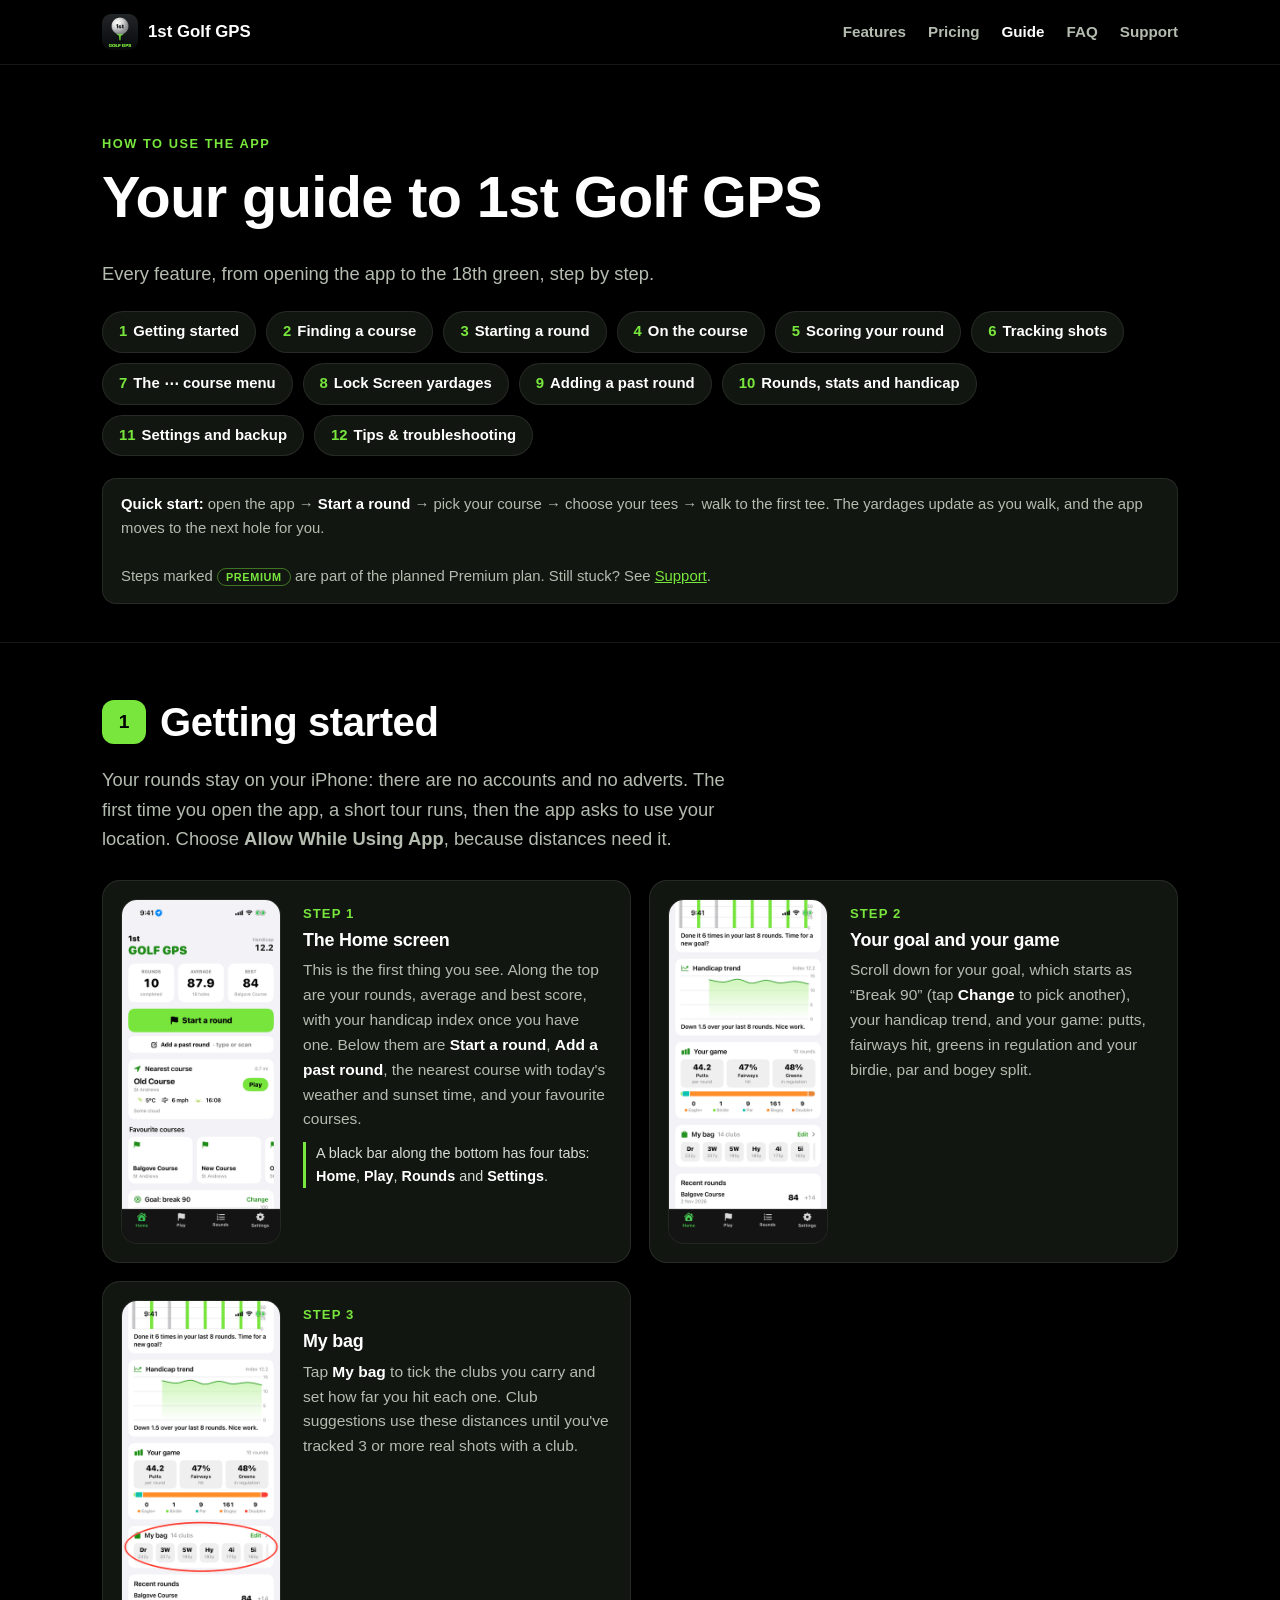
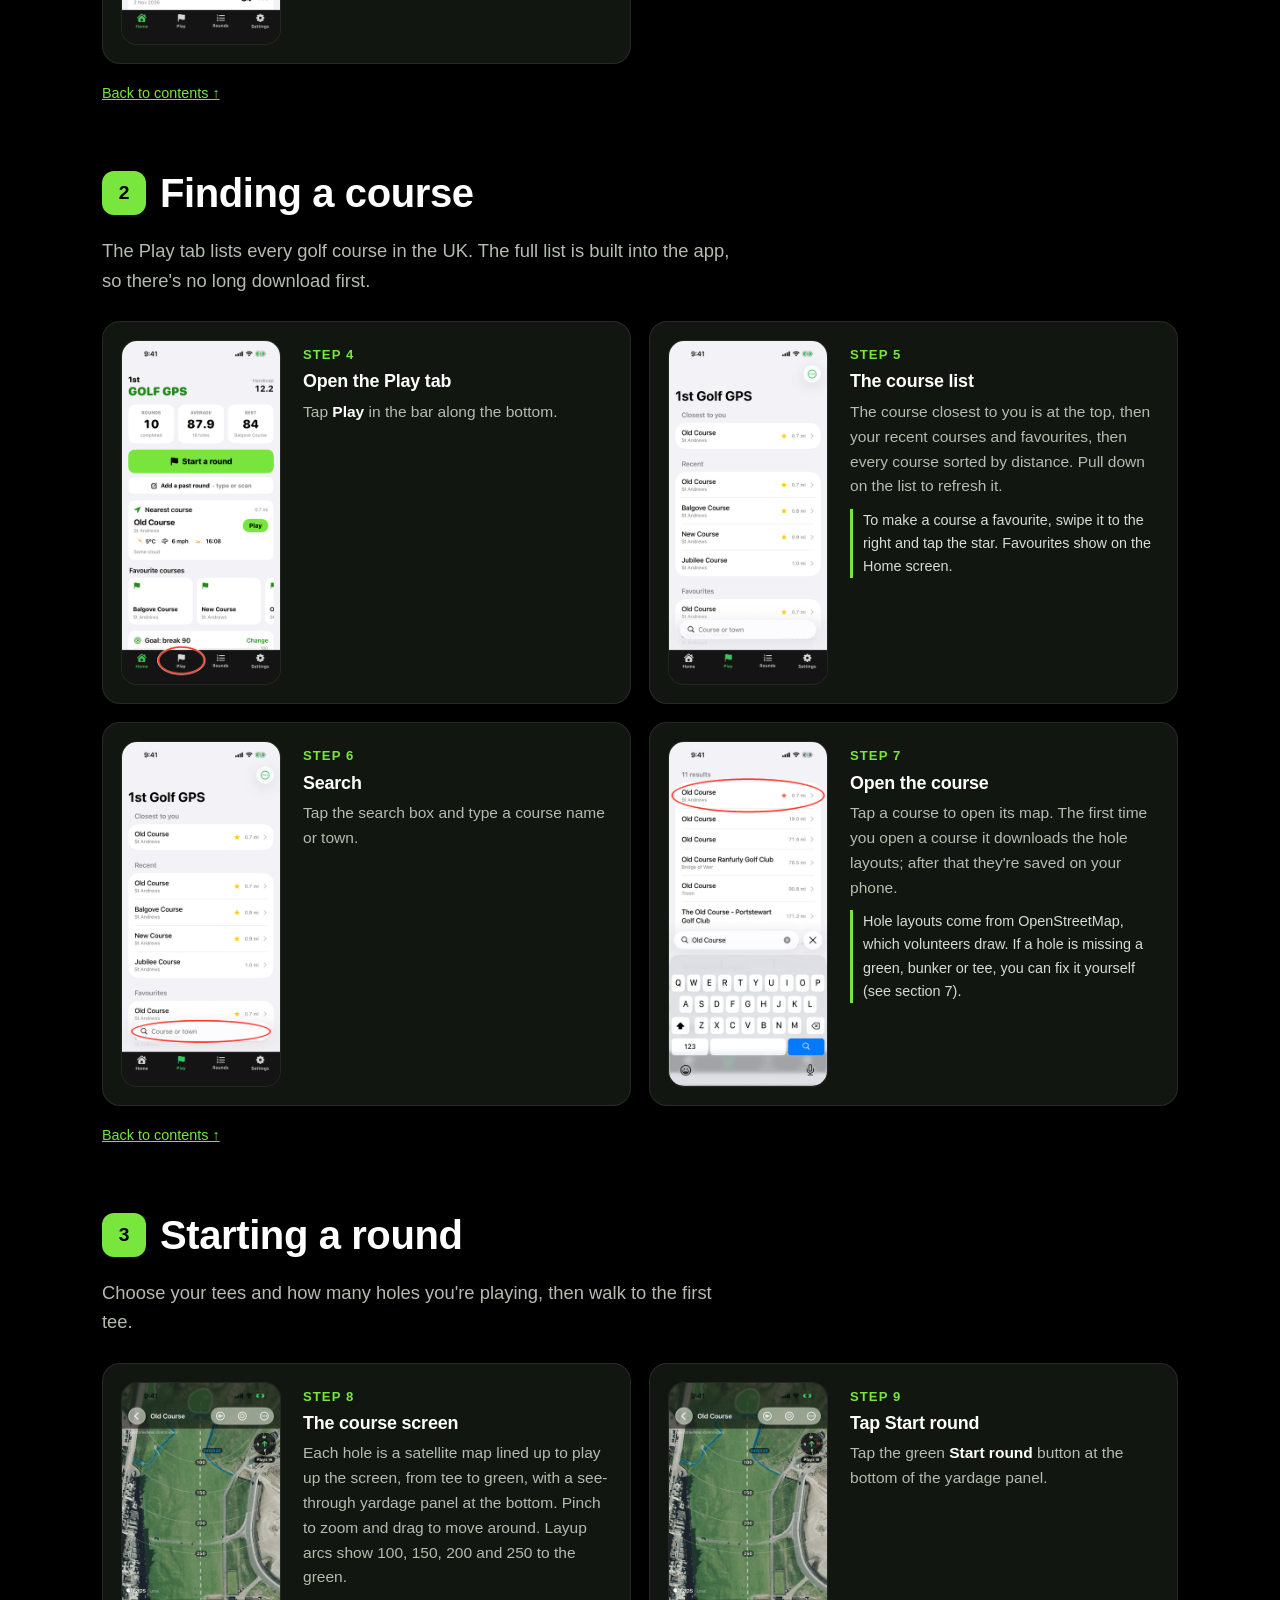
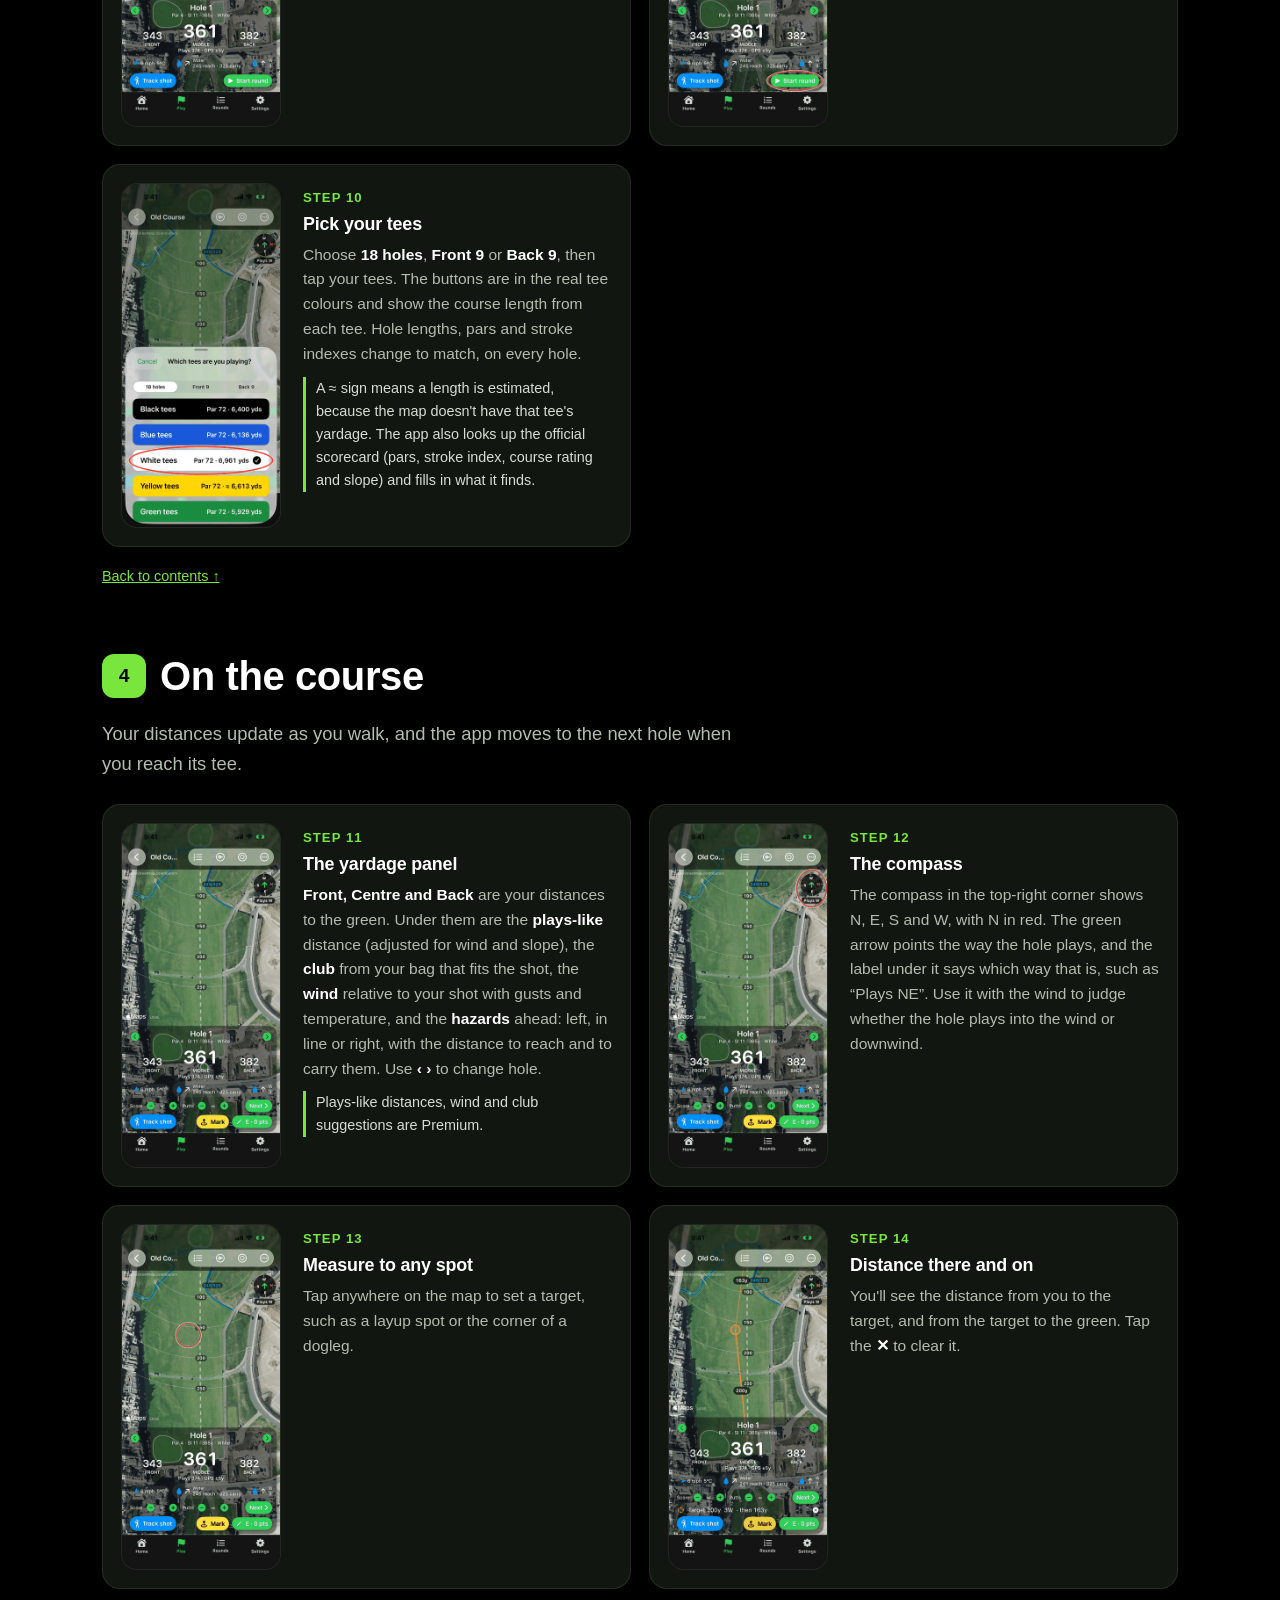
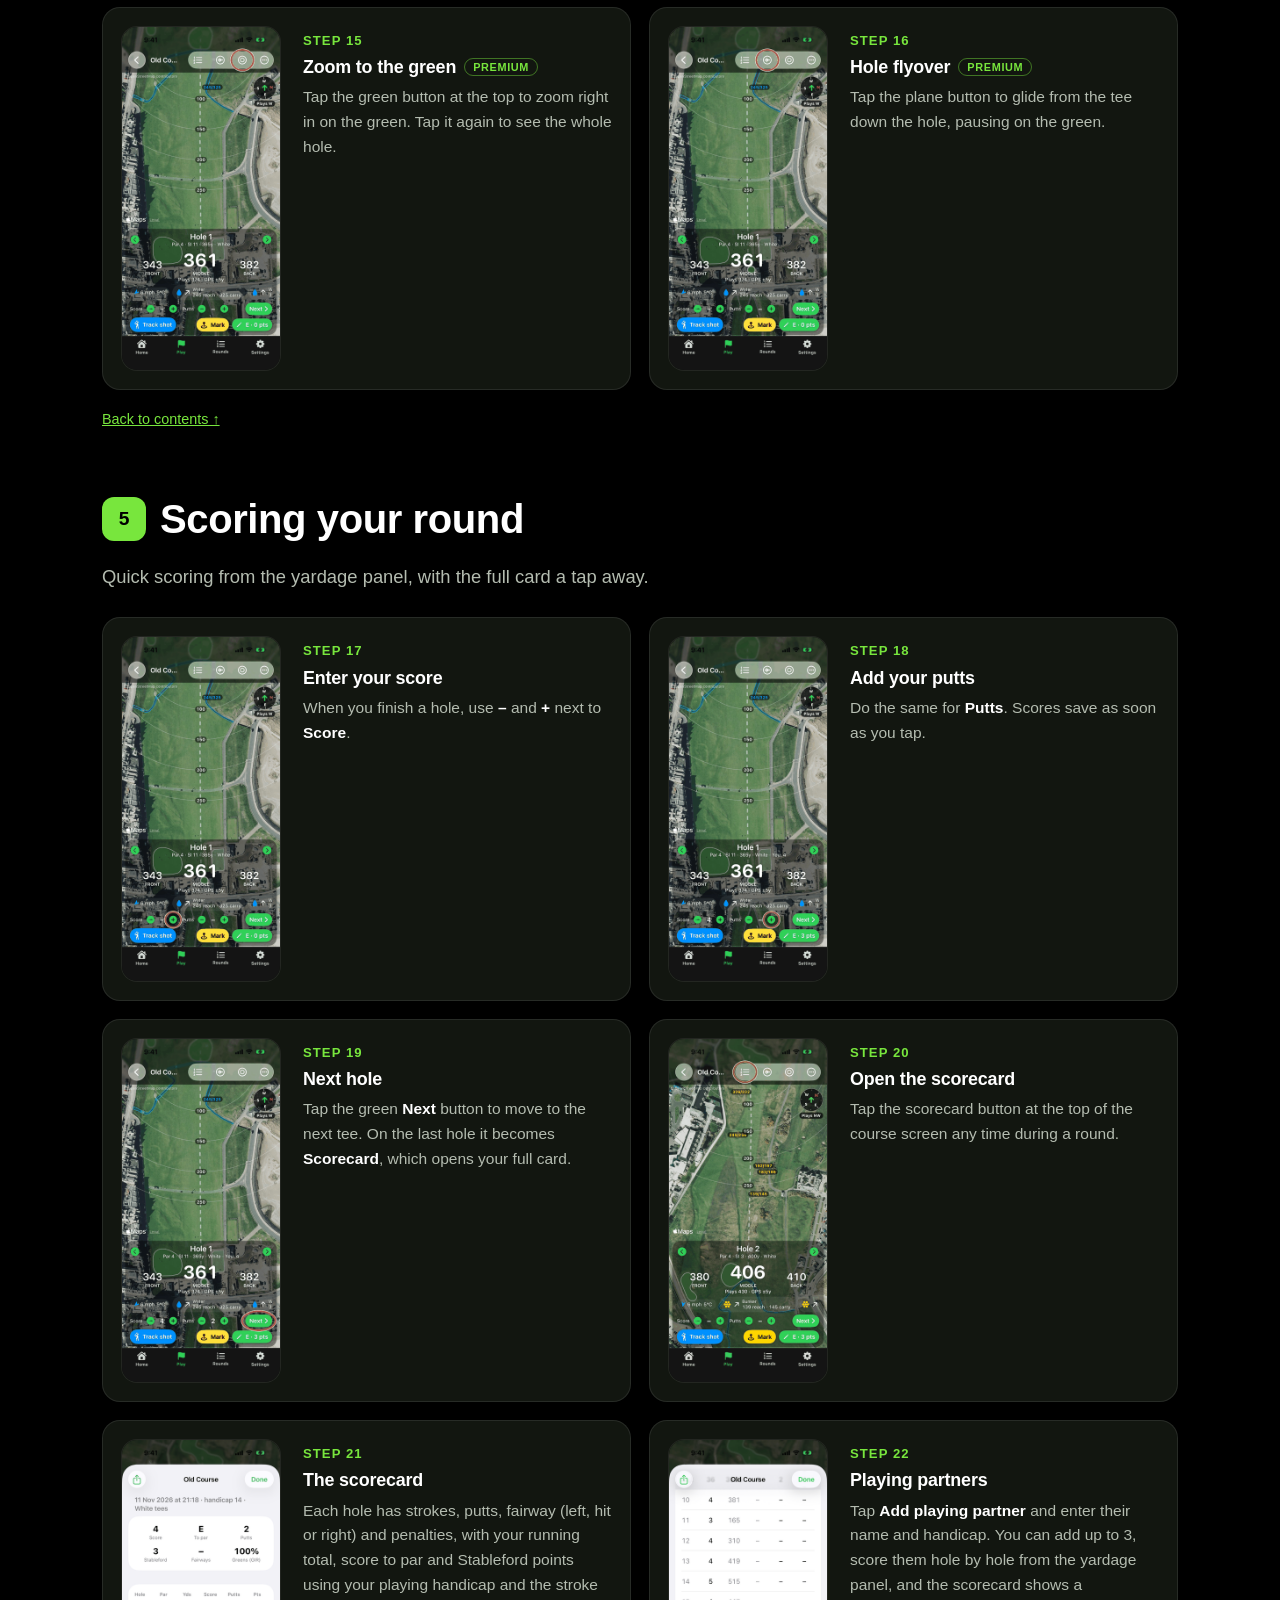
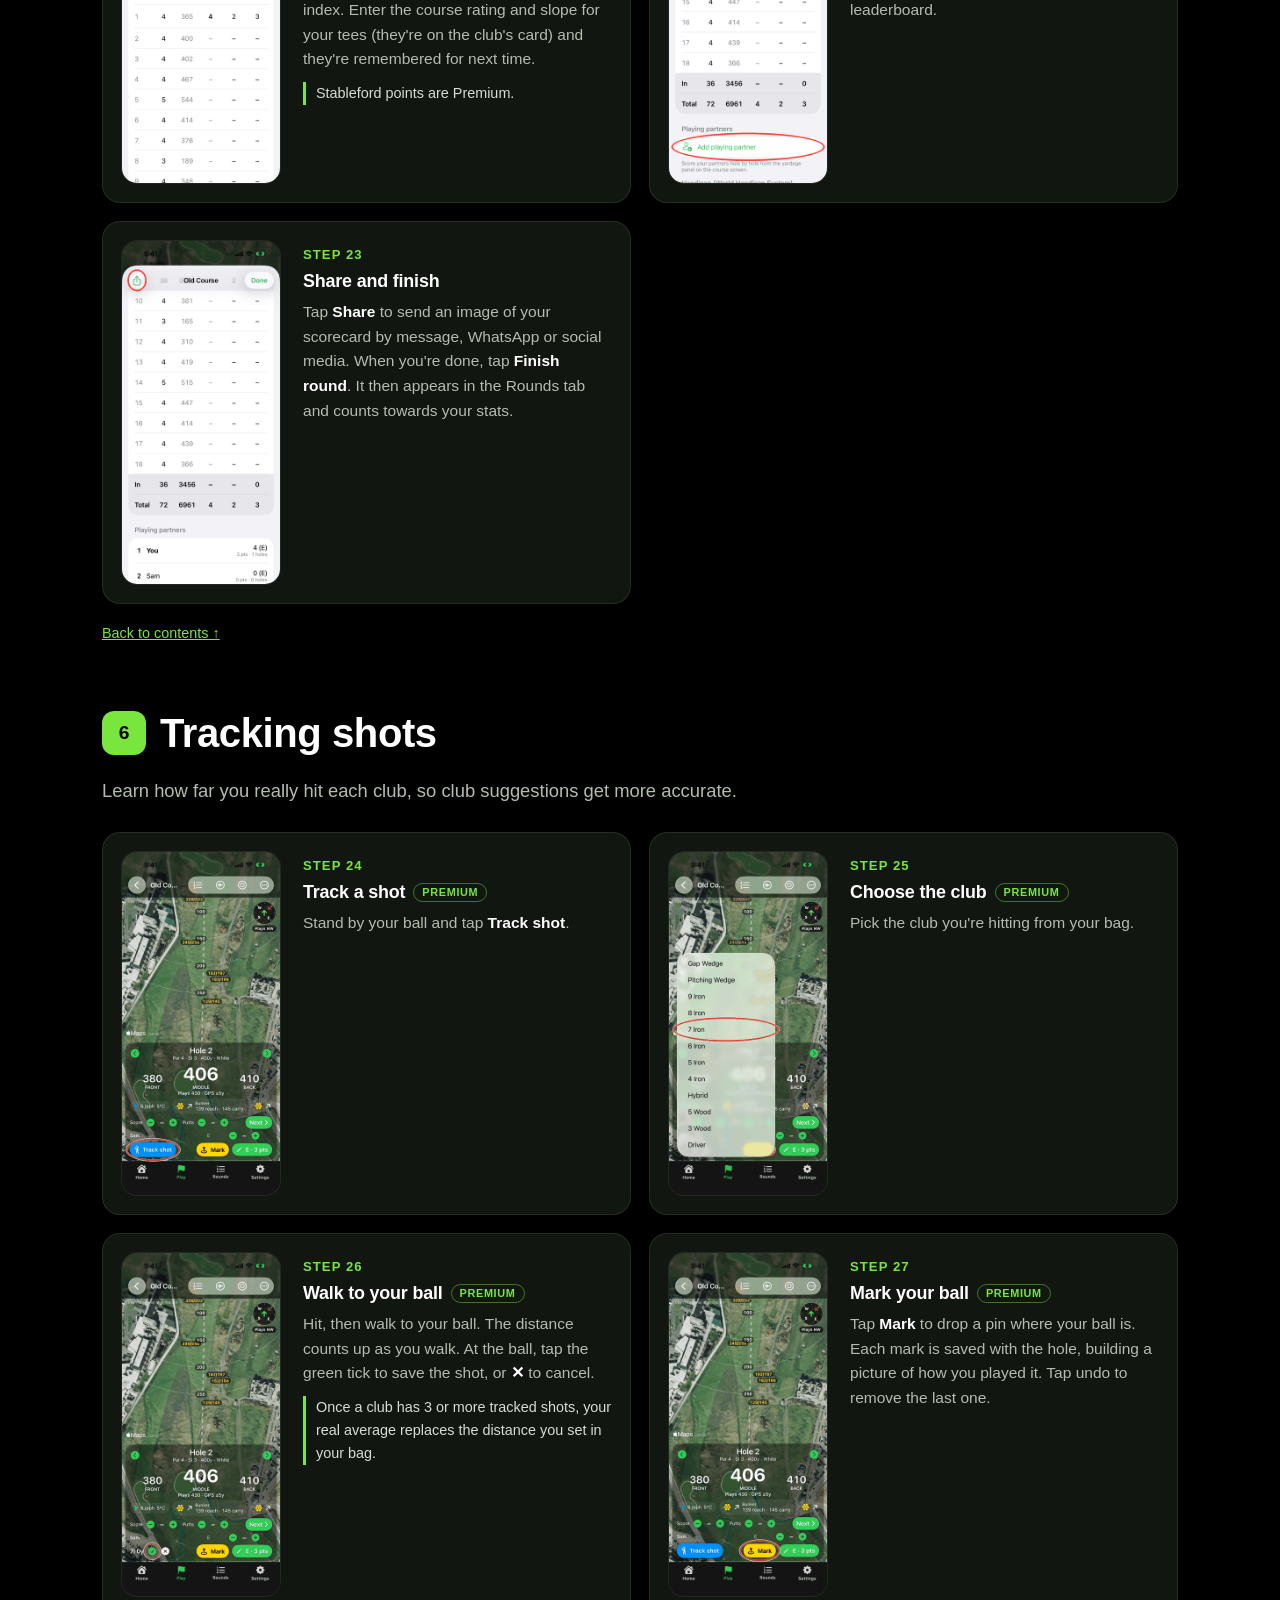
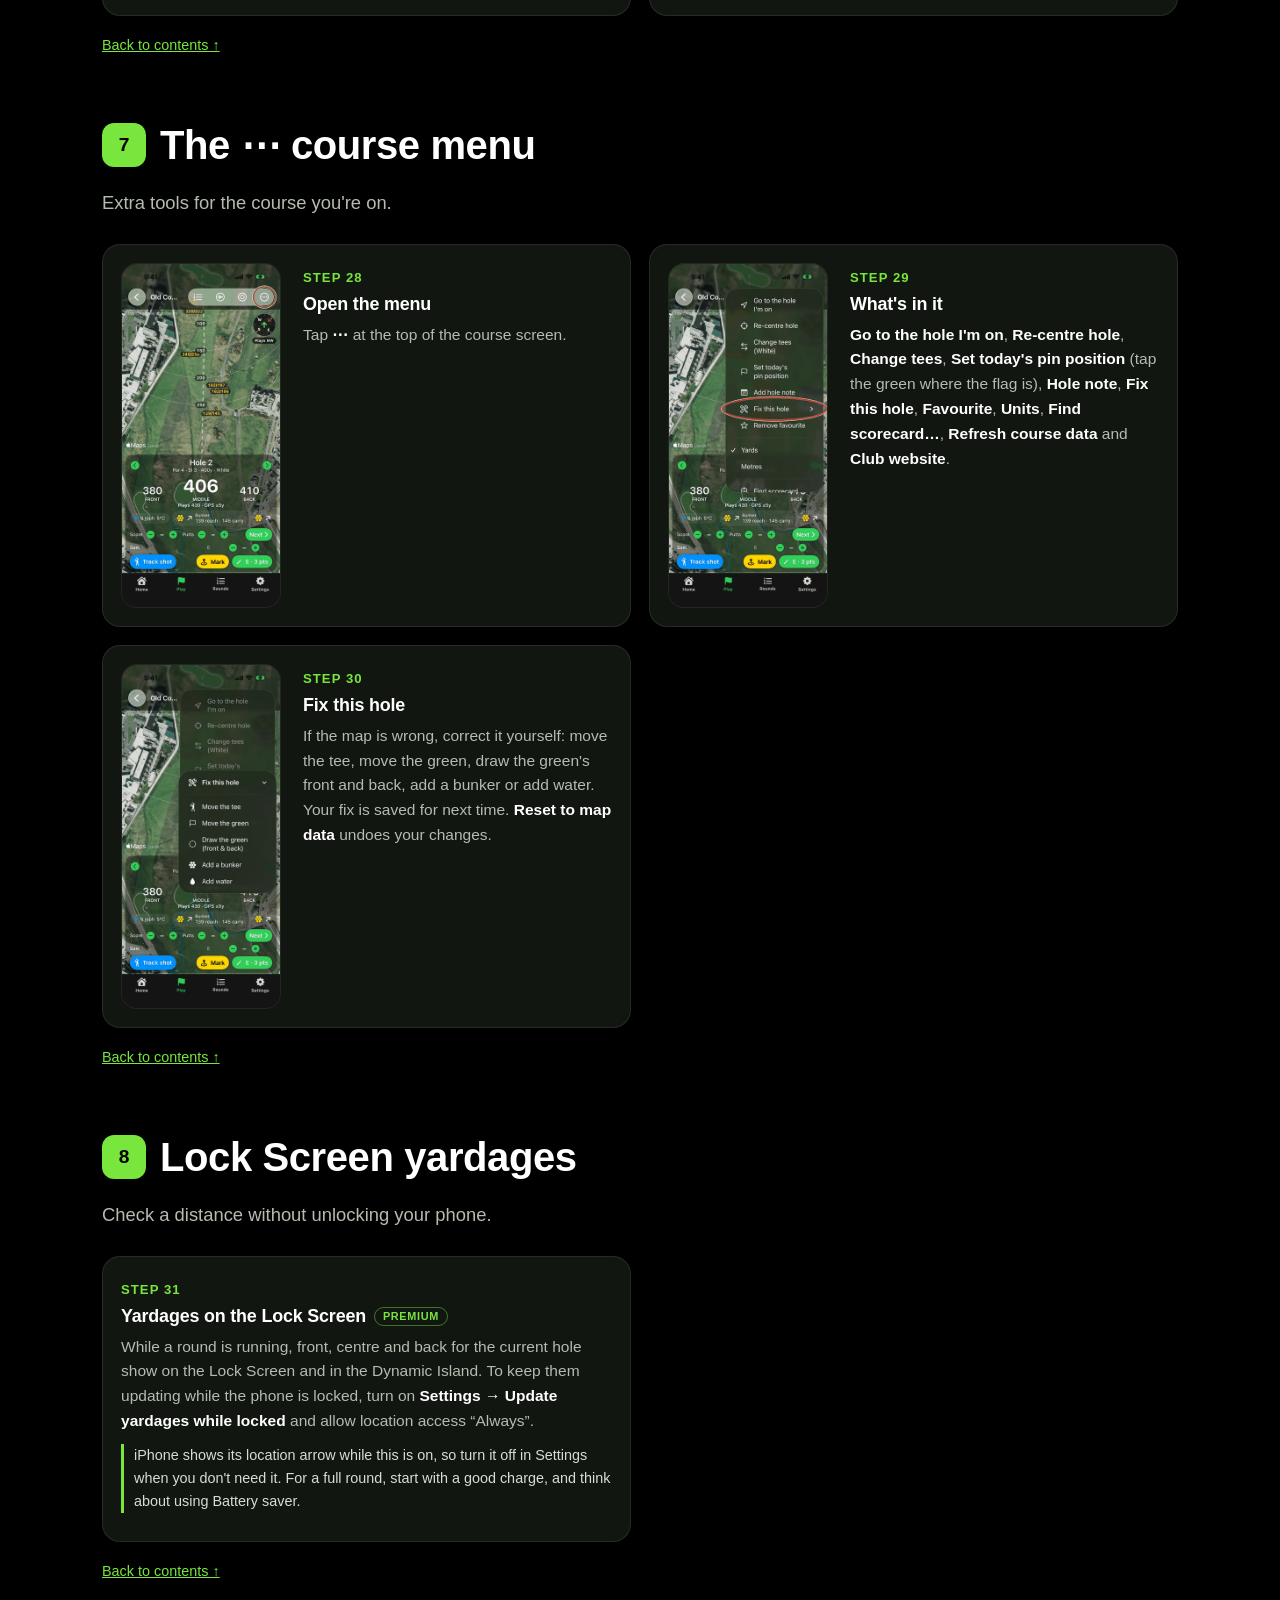
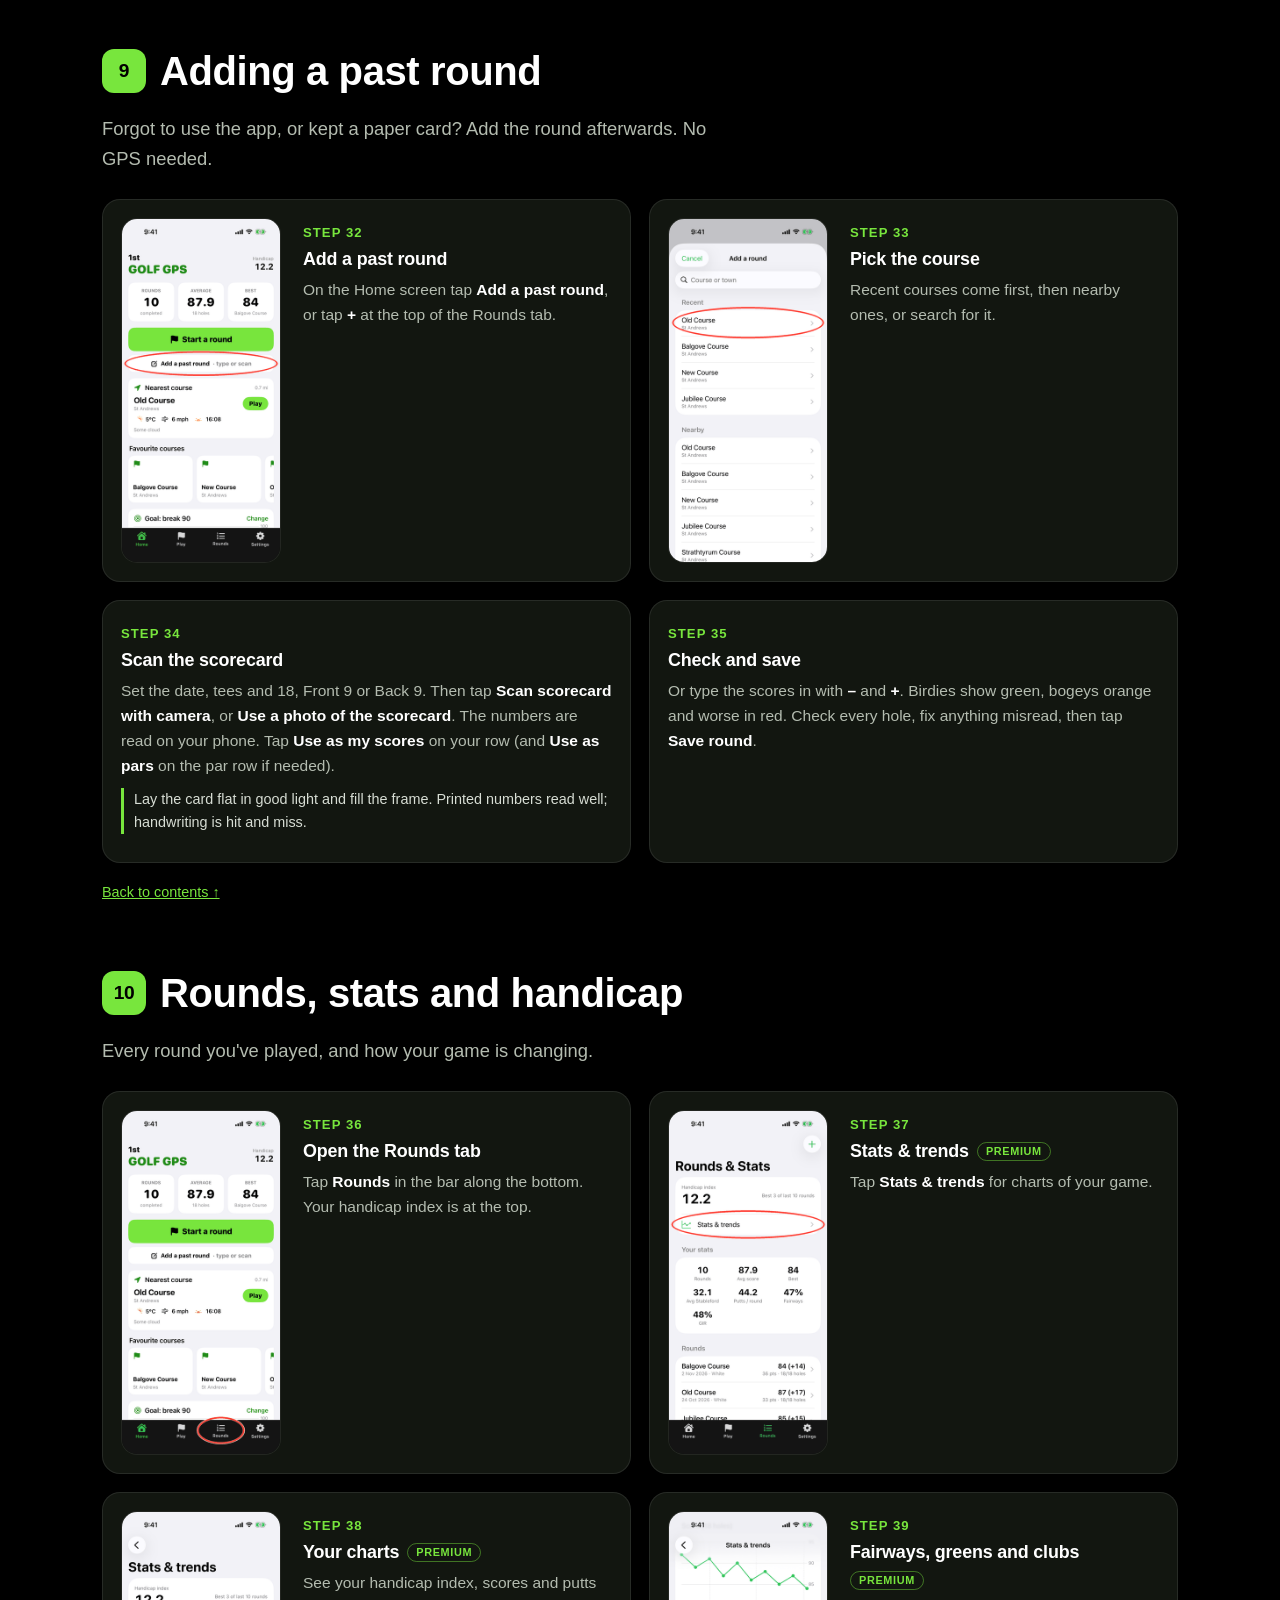
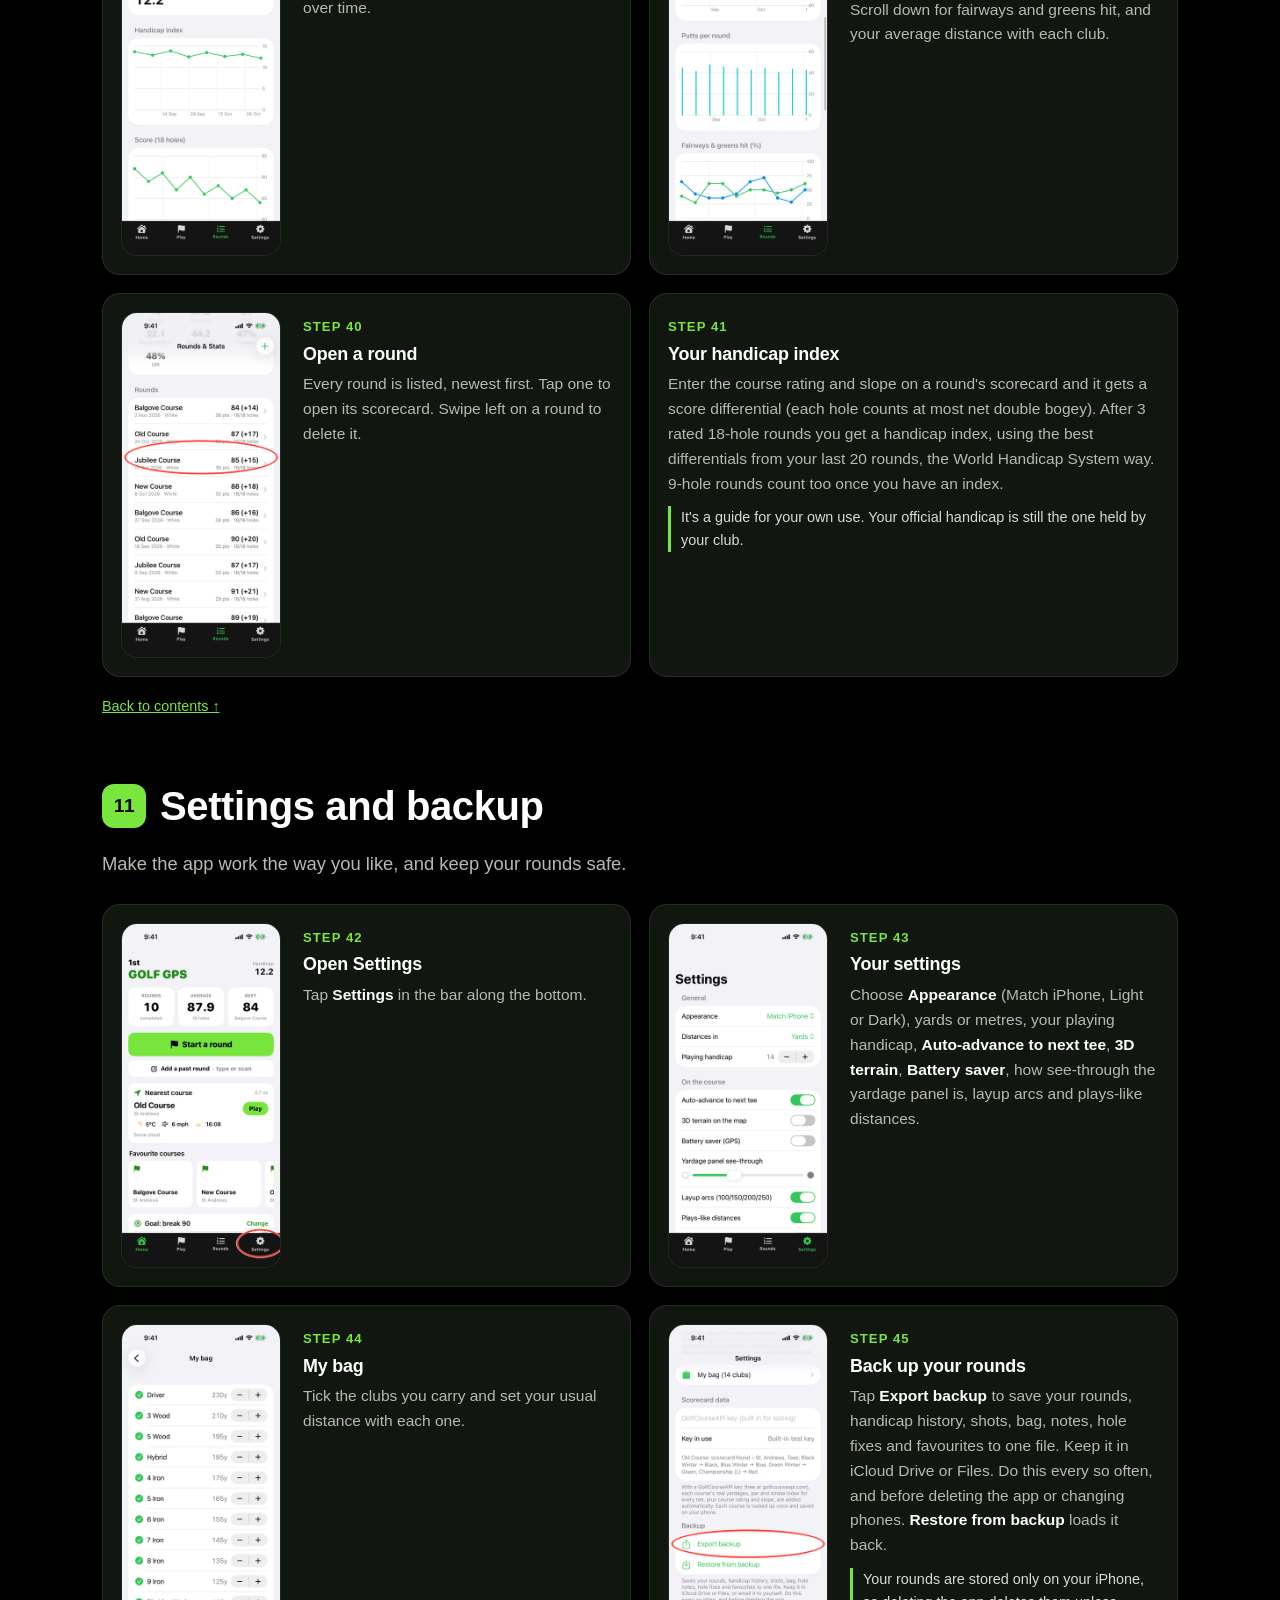
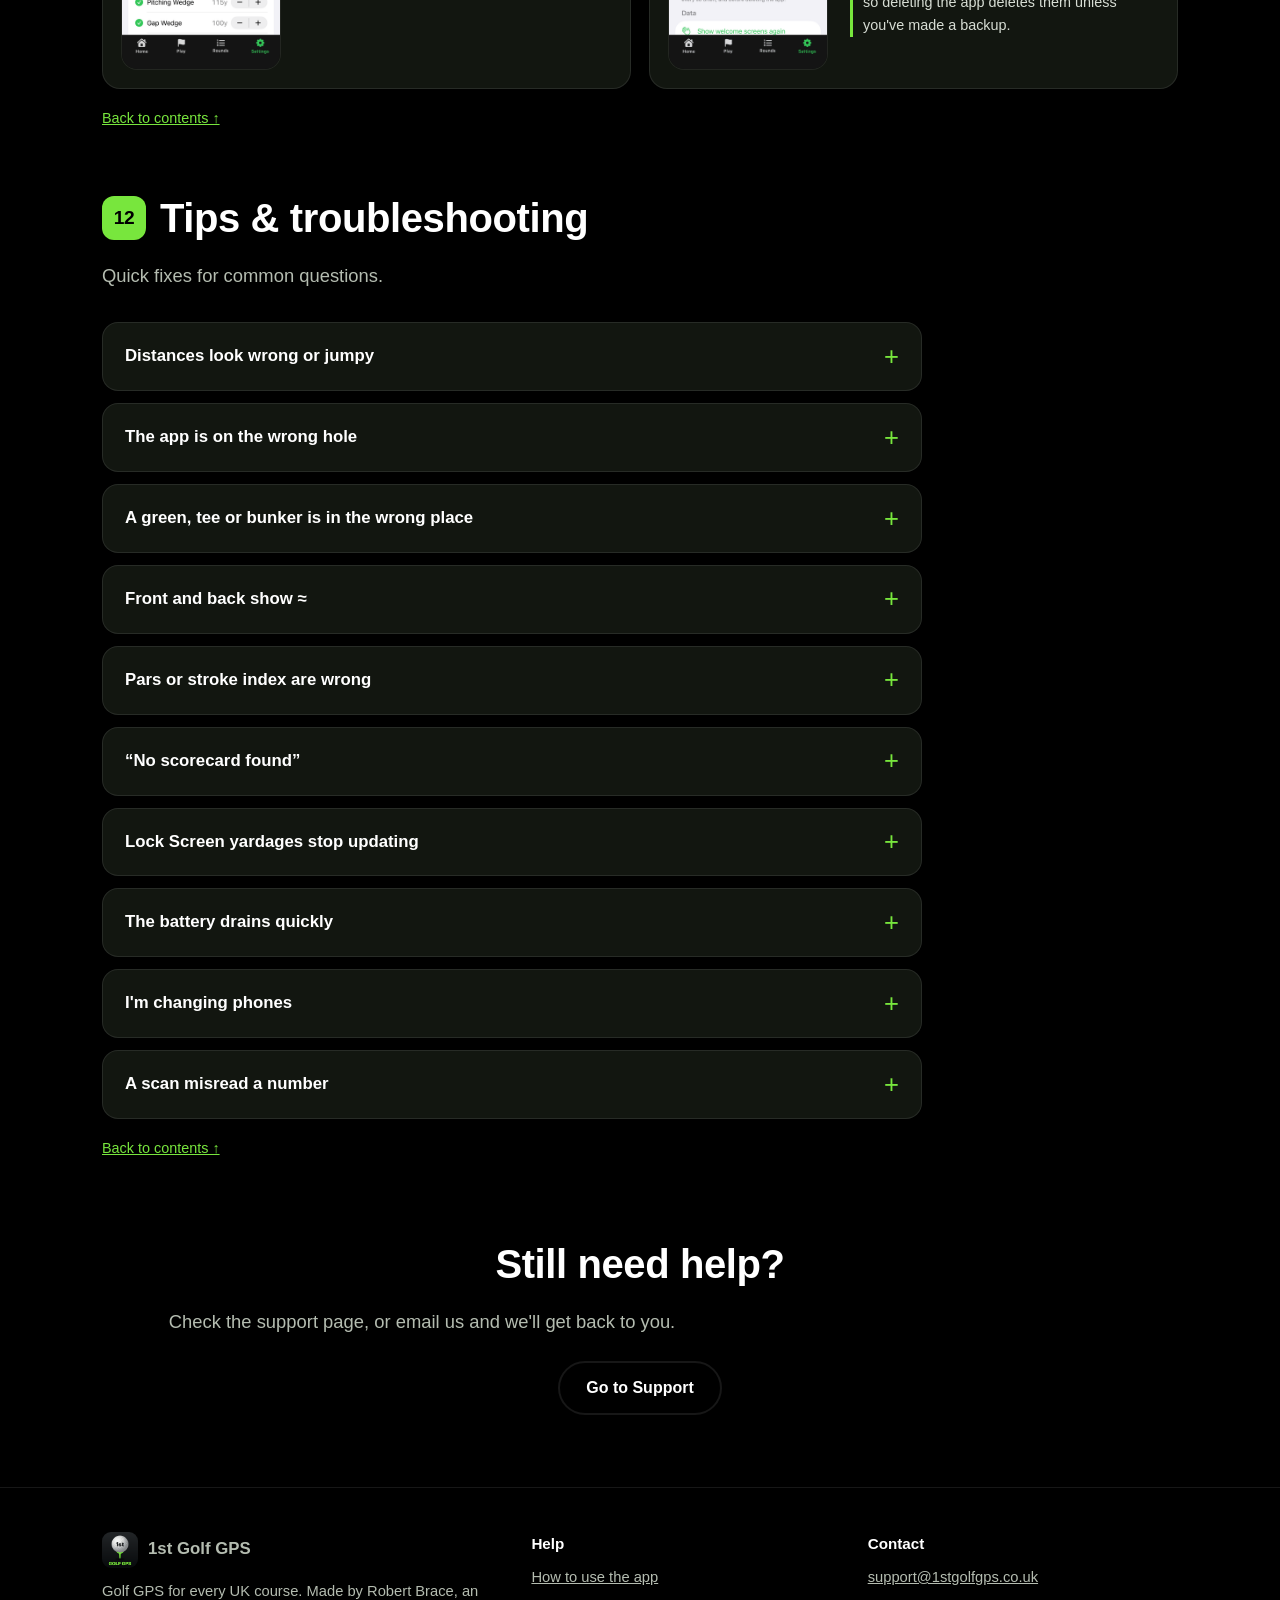
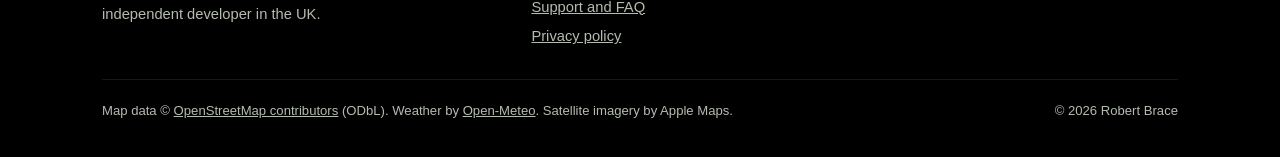
==== commit c2ed685e: "Add real app screenshots to the guide and home page" ====
--- a/guide.html
+++ b/guide.html
@@ -398,8 +398,7 @@
             <p>Recent courses come first, then nearby ones, or search for it.</p>
           </div>
         </div>
-        <div class="step">
-          <img src="images/guide/35-score-entry.png" alt="Scan the scorecard screen" width="390" height="844" loading="lazy">
+        <div class="step step--text">
           <div>
             <span class="step-num">Step 34</span>
             <h3>Scan the scorecard</h3>
@@ -407,8 +406,7 @@
             <p class="tip">Lay the card flat in good light and fill the frame. Printed numbers read well; handwriting is hit and miss.</p>
           </div>
         </div>
-        <div class="step">
-          <img src="images/guide/36-score-holes.png" alt="Check and save screen" width="390" height="844" loading="lazy">
+        <div class="step step--text">
           <div>
             <span class="step-num">Step 35</span>
             <h3>Check and save</h3>
@@ -464,8 +462,7 @@
             <p>Every round is listed, newest first. Tap one to open its scorecard. Swipe left on a round to delete it.</p>
           </div>
         </div>
-        <div class="step">
-          <img src="images/guide/42-round-card.png" alt="Your handicap index screen" width="390" height="844" loading="lazy">
+        <div class="step step--text">
           <div>
             <span class="step-num">Step 41</span>
             <h3>Your handicap index</h3>
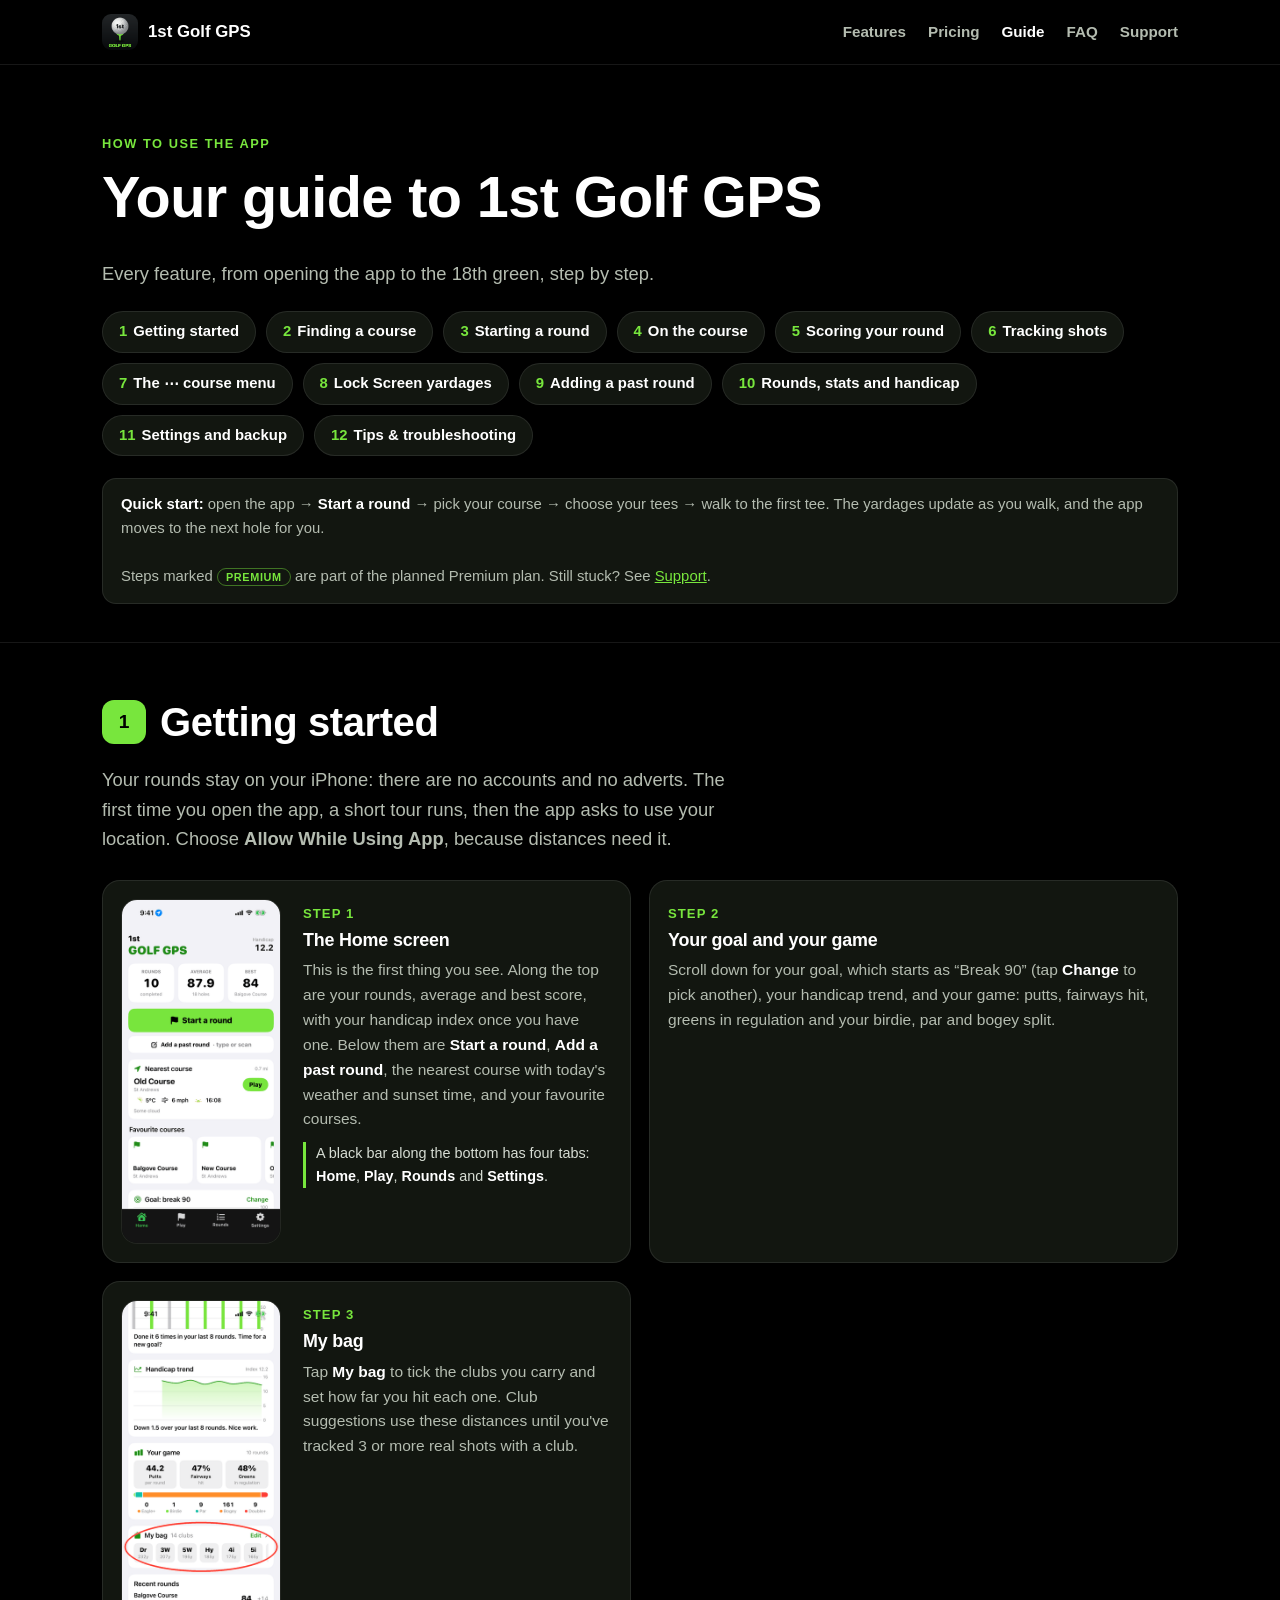
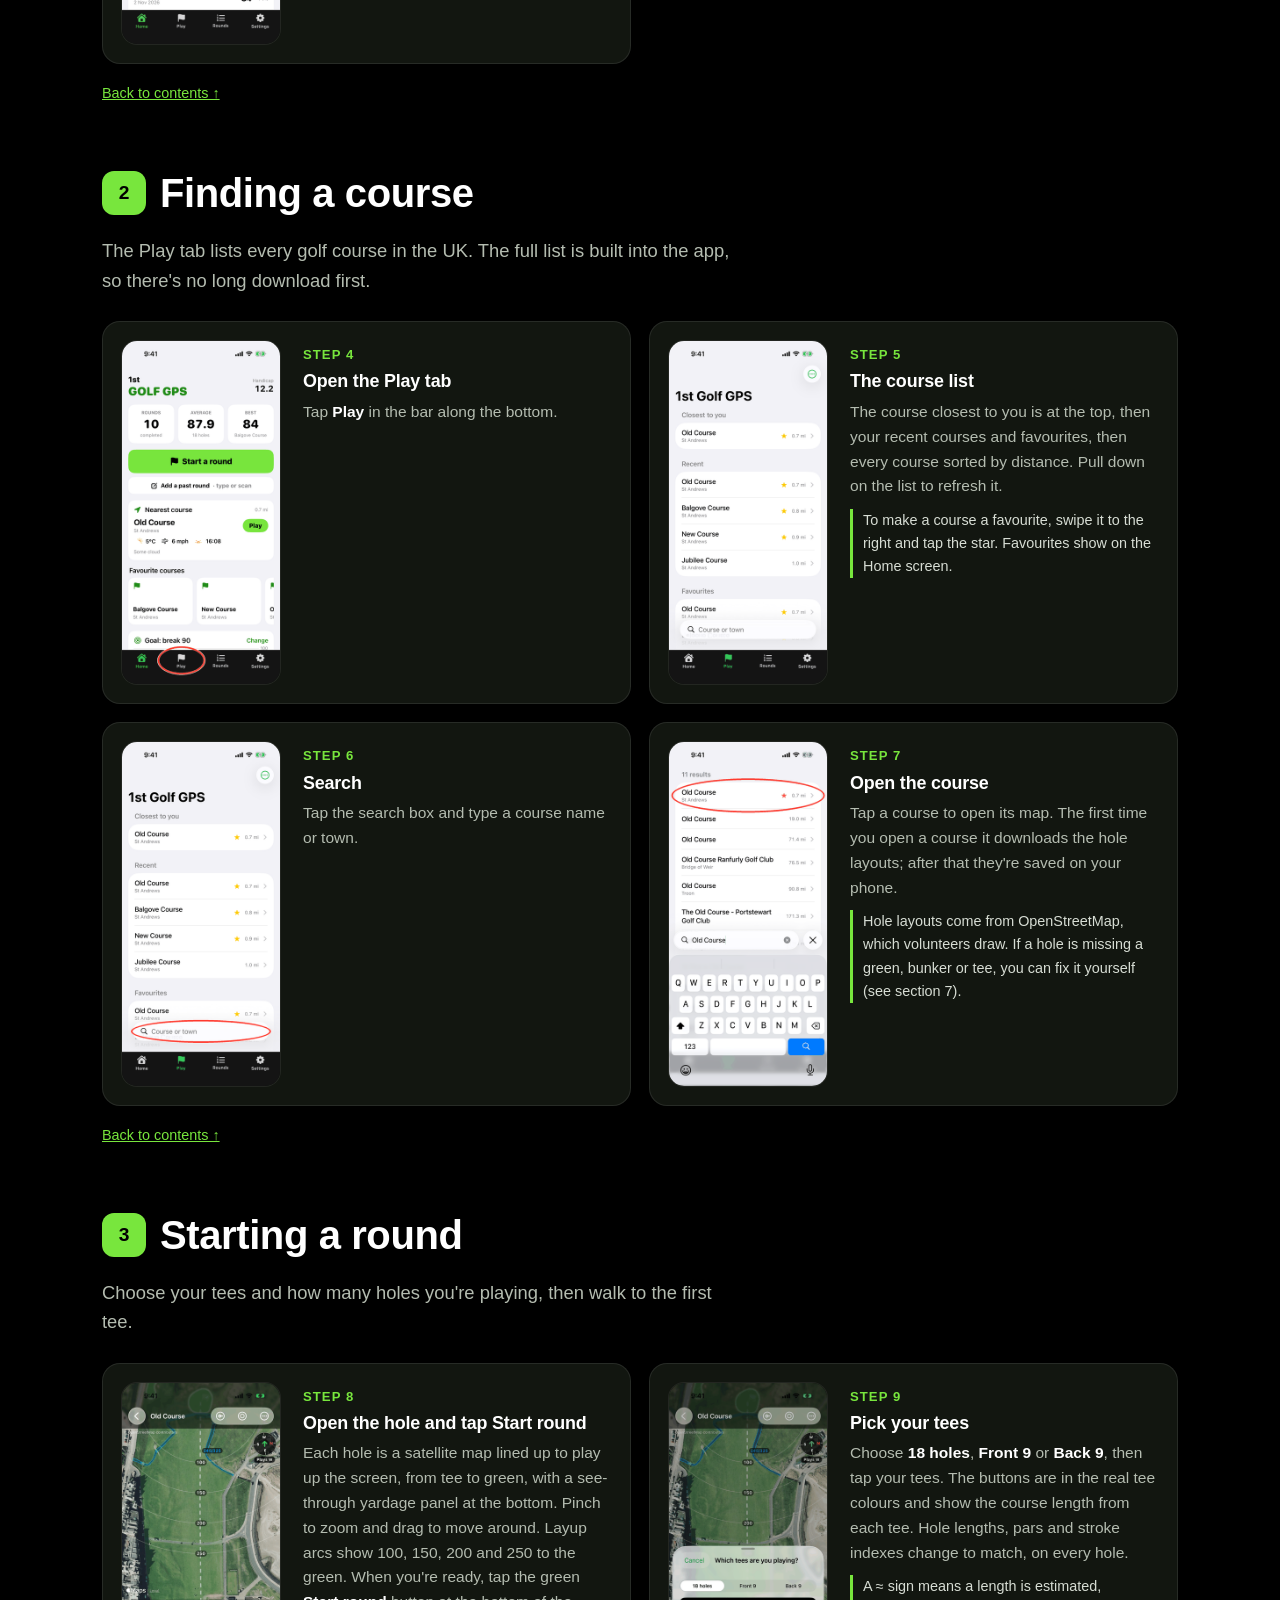
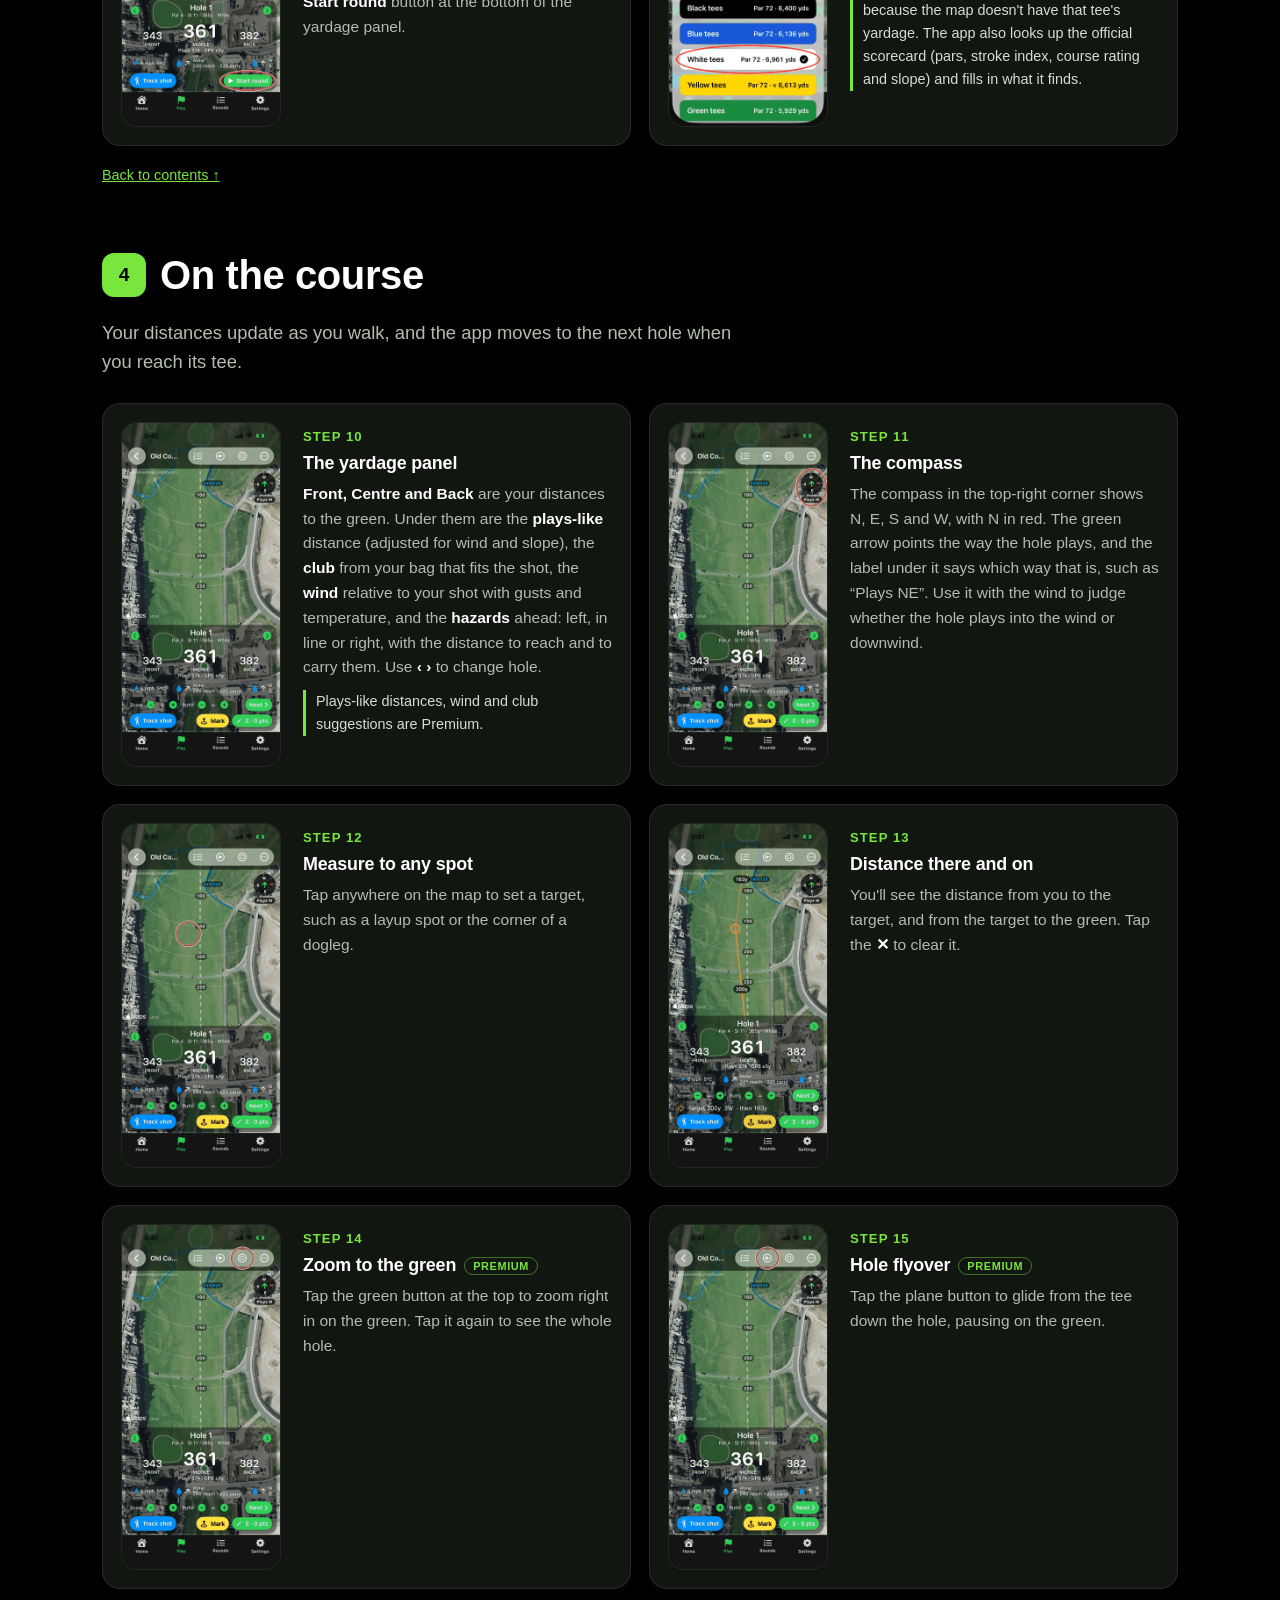
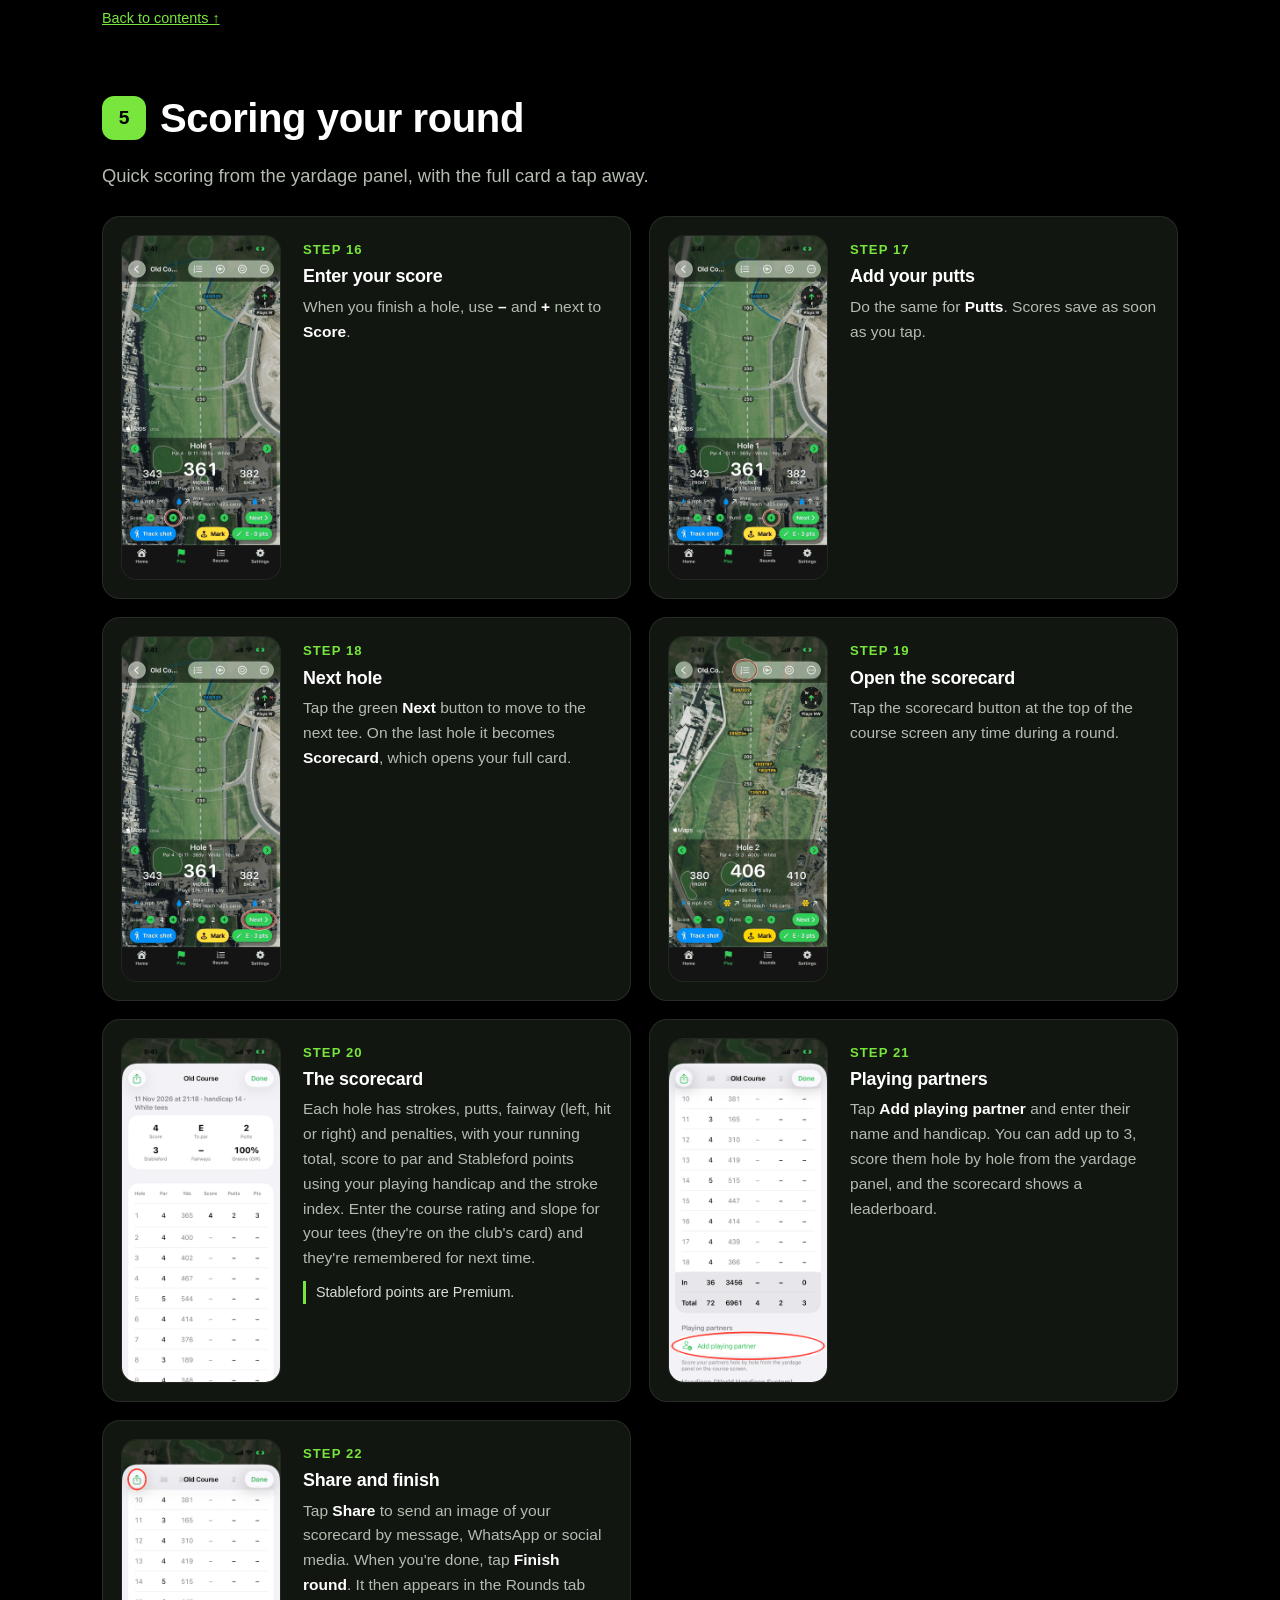
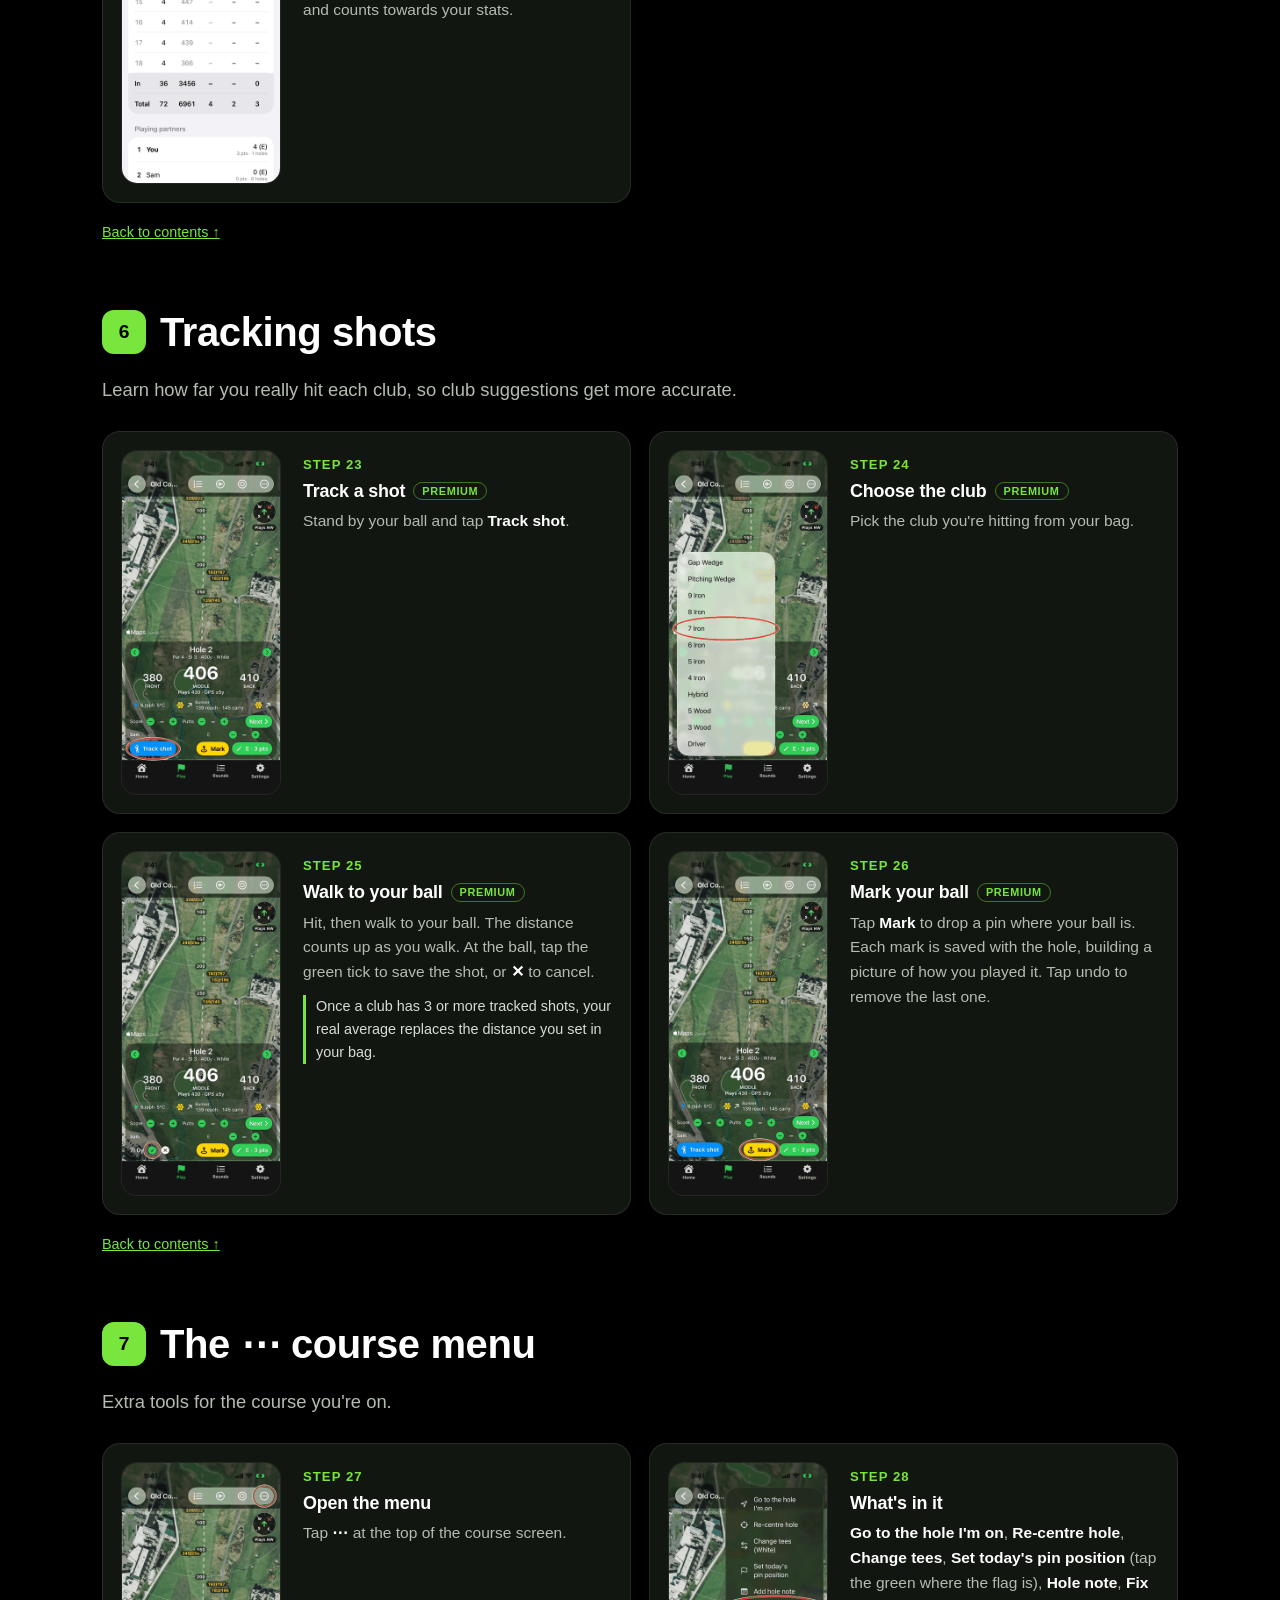
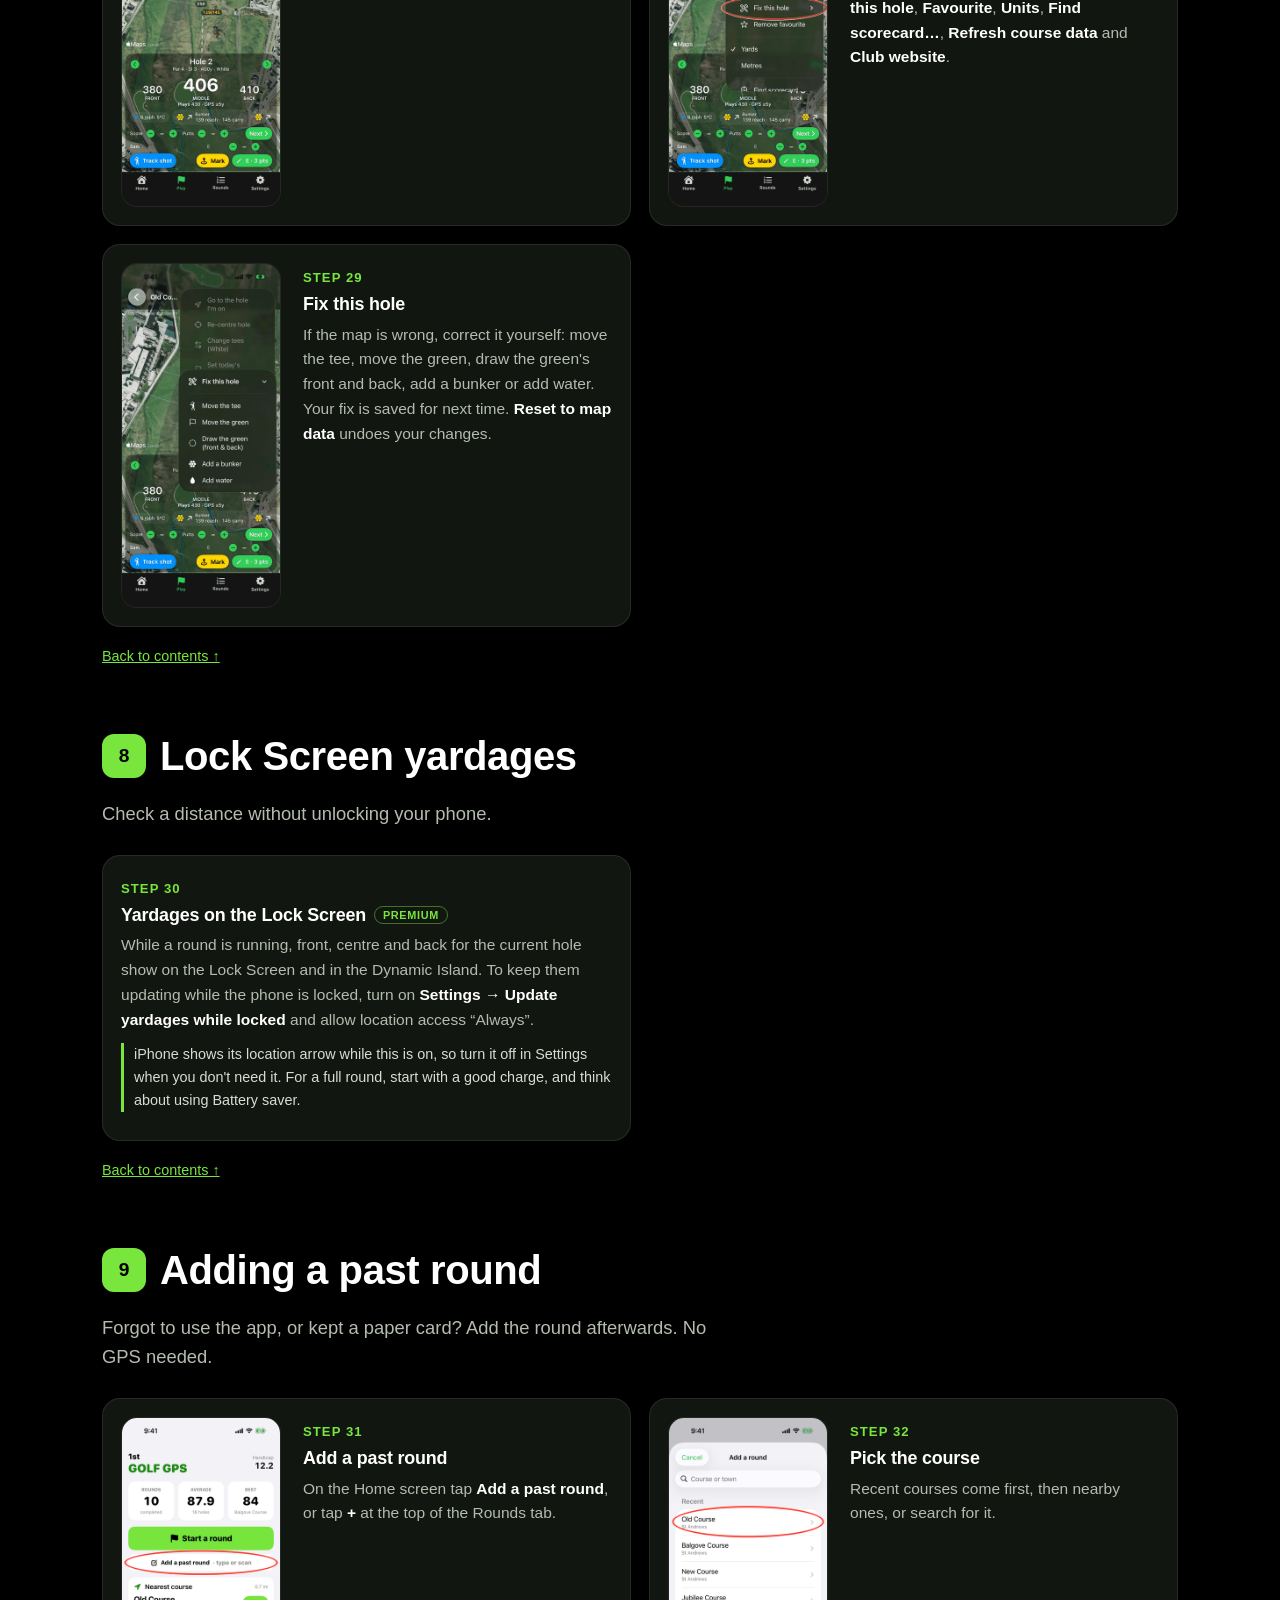
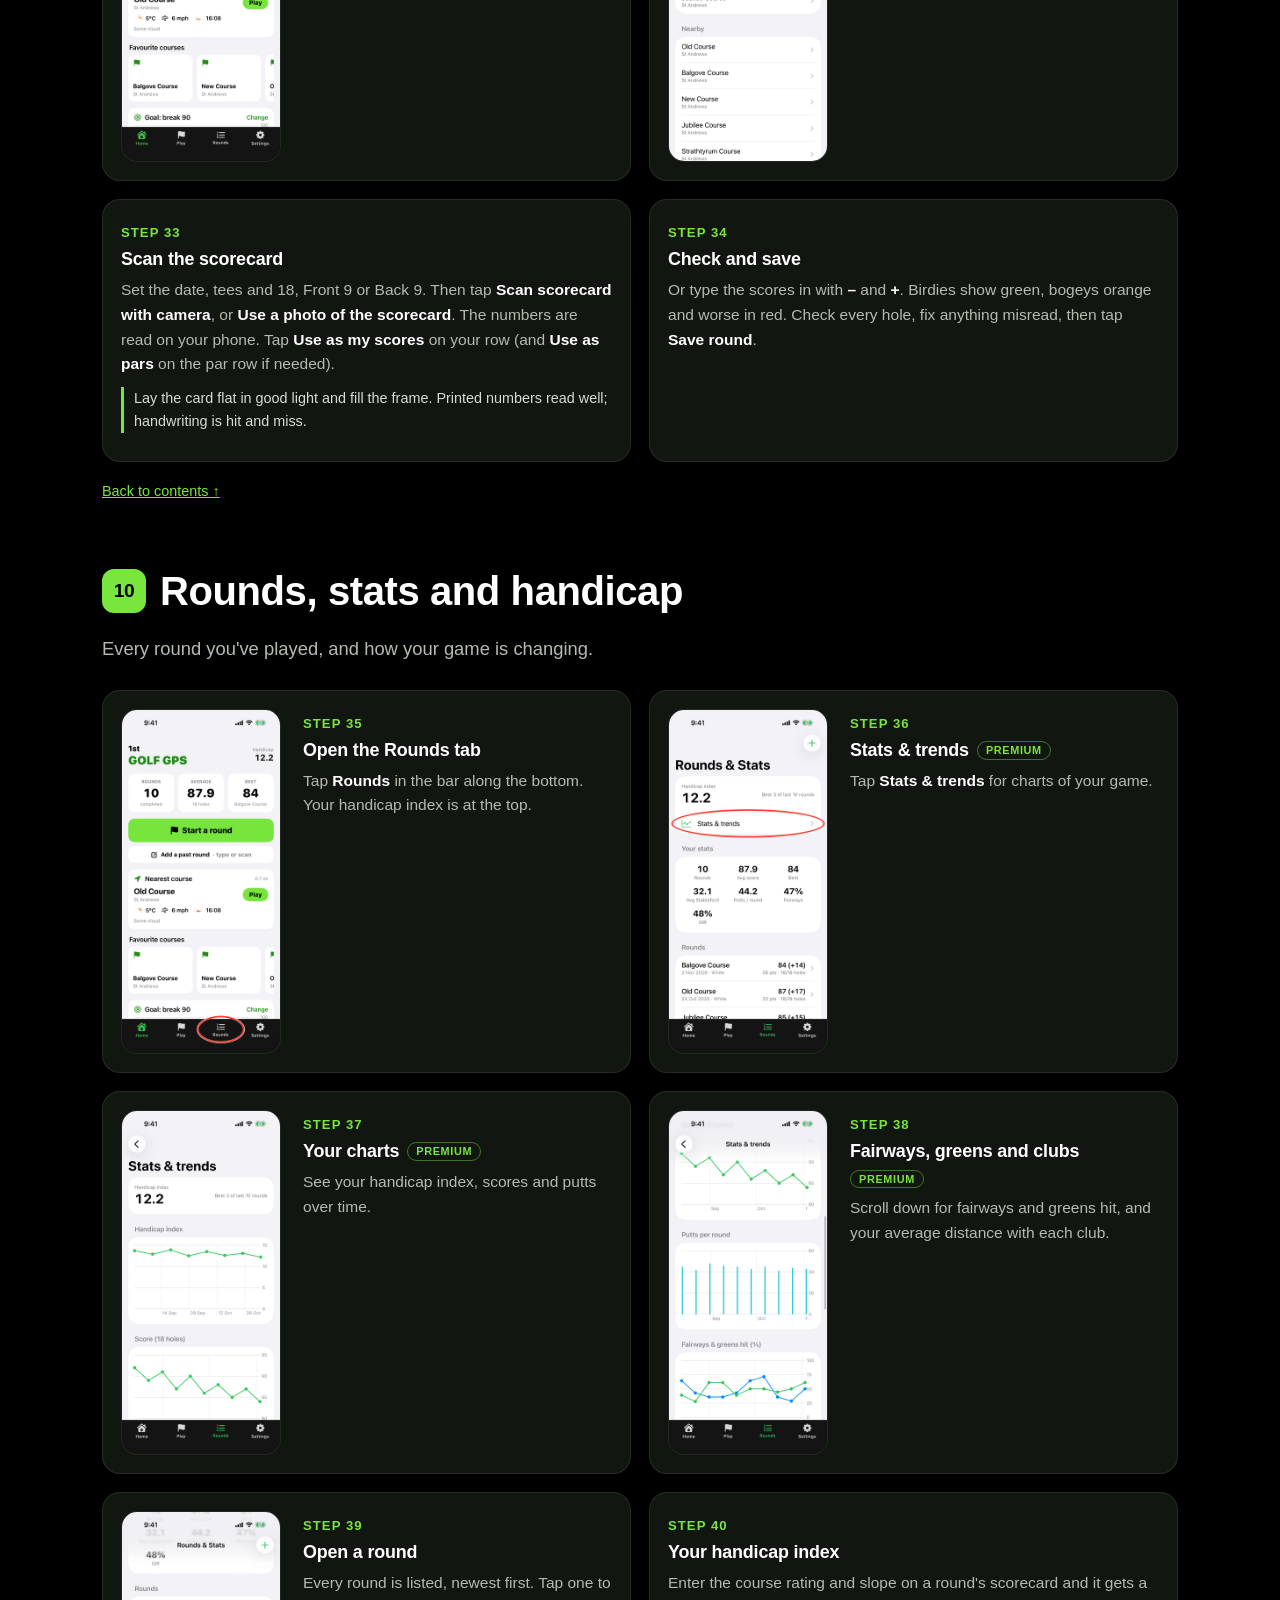
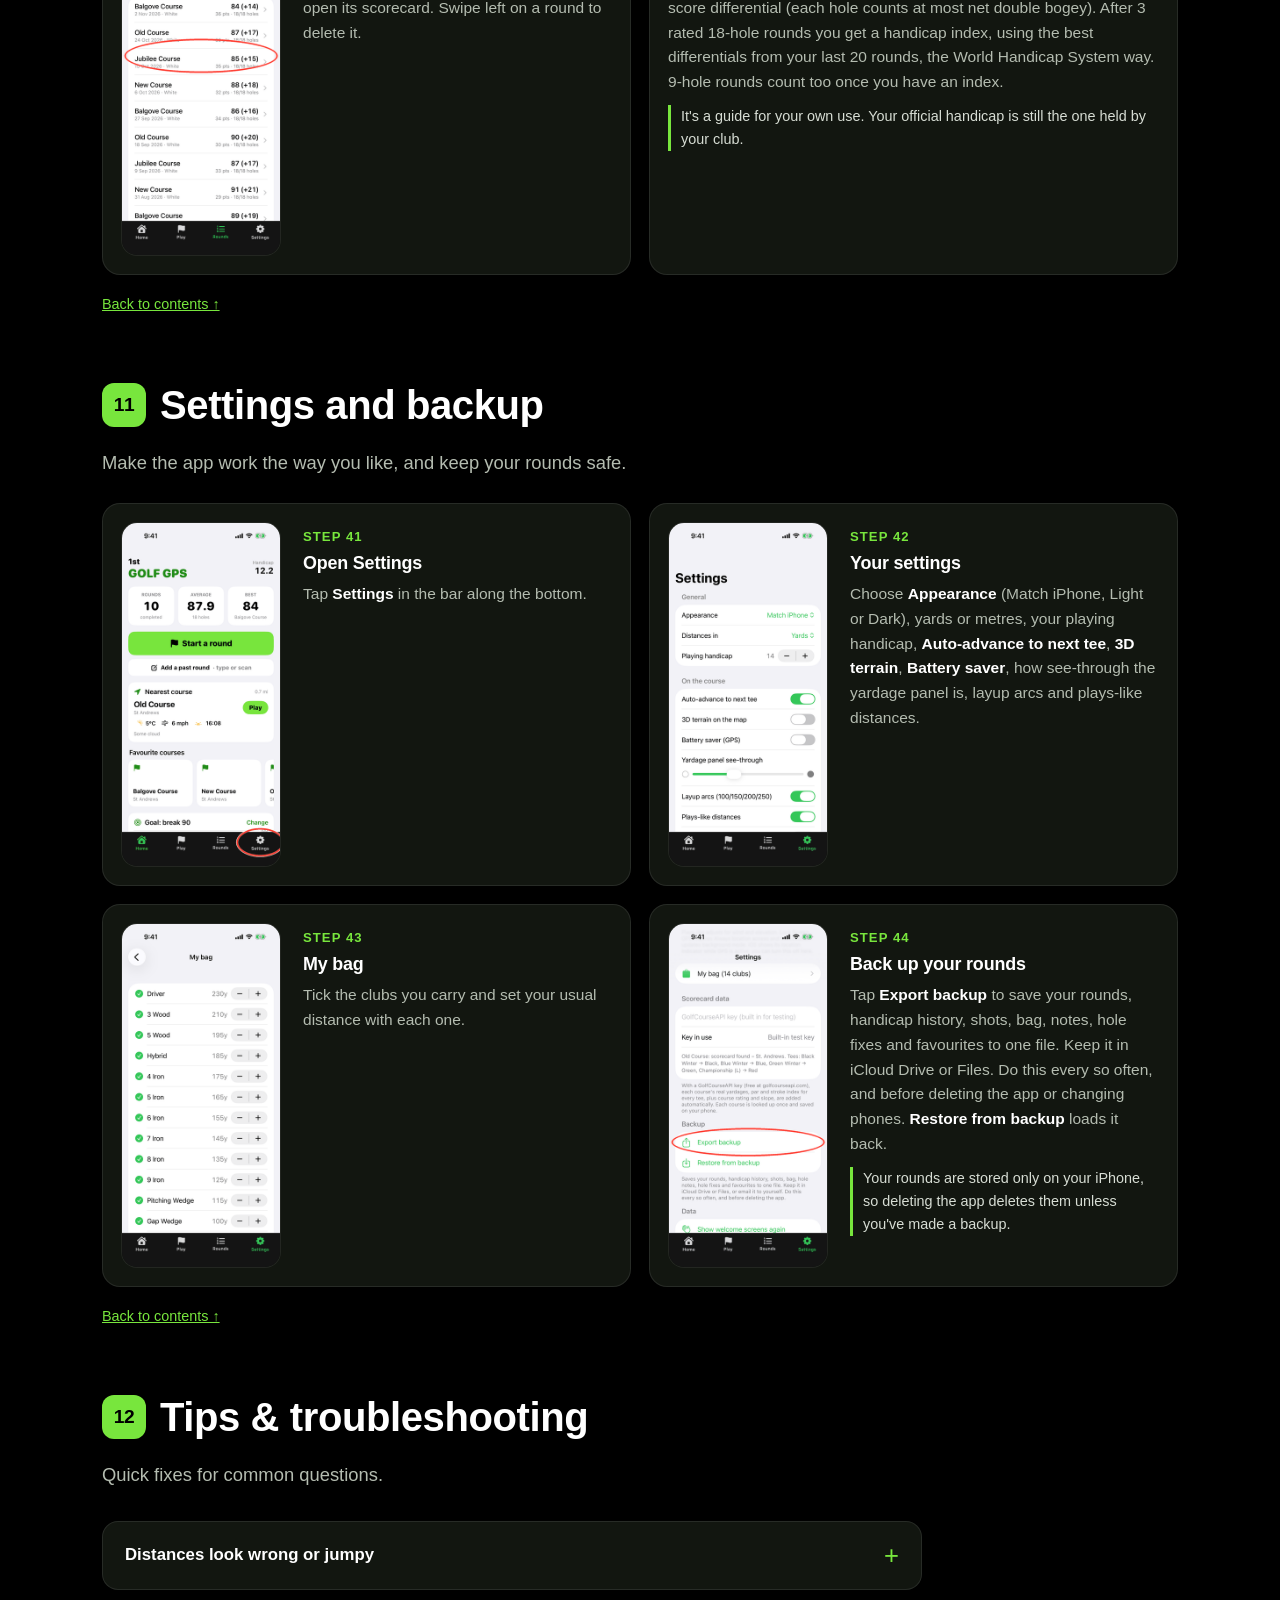
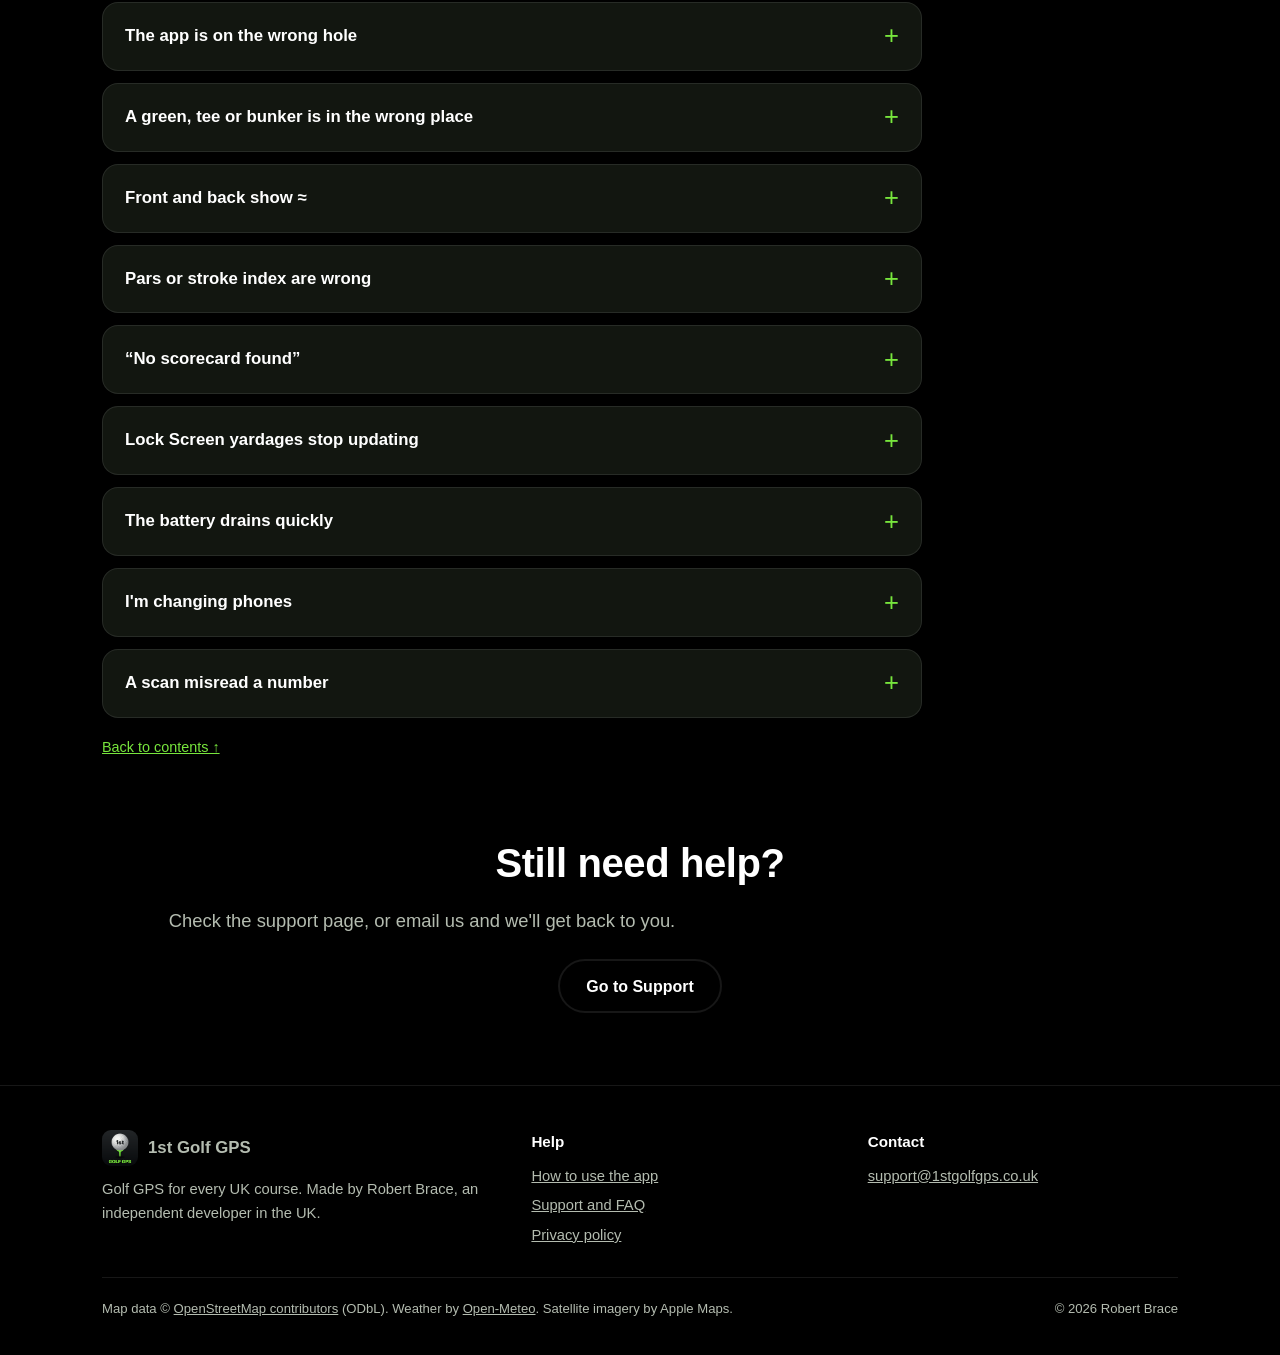
==== commit 13d41843: "Fix guide pictures for steps 2, 8 and 9 Removes the duplicate goal picture until it's retaken, and m" ====
--- a/guide.html
+++ b/guide.html
@@ -56,7 +56,7 @@
       <p class="lead">Your rounds stay on your iPhone: there are no accounts and no adverts. The first time you open the app, a short tour runs, then the app asks to use your location. Choose <b>Allow While Using App</b>, because distances need it.</p>
       <div class="guide-steps">
         <div class="step">
-          <img src="images/guide/01-home.png" alt="The Home screen screen" width="390" height="844" loading="lazy">
+          <img src="images/guide/01-home.png" alt="The Home screen screen" width="360" height="783" loading="lazy">
           <div>
             <span class="step-num">Step 1</span>
             <h3>The Home screen</h3>
@@ -64,8 +64,7 @@
             <p class="tip">A black bar along the bottom has four tabs: <b>Home</b>, <b>Play</b>, <b>Rounds</b> and <b>Settings</b>.</p>
           </div>
         </div>
-        <div class="step">
-          <img src="images/guide/02-home-more.png" alt="Your goal and your game screen" width="390" height="844" loading="lazy">
+        <div class="step step--text">
           <div>
             <span class="step-num">Step 2</span>
             <h3>Your goal and your game</h3>
@@ -73,7 +72,7 @@
           </div>
         </div>
         <div class="step">
-          <img src="images/guide/03-home-bag.png" alt="My bag screen" width="390" height="844" loading="lazy">
+          <img src="images/guide/03-home-bag.png" alt="My bag screen" width="360" height="783" loading="lazy">
           <div>
             <span class="step-num">Step 3</span>
             <h3>My bag</h3>
@@ -90,7 +89,7 @@
       <p class="lead">The Play tab lists every golf course in the UK. The full list is built into the app, so there's no long download first.</p>
       <div class="guide-steps">
         <div class="step">
-          <img src="images/guide/04-play-tab.png" alt="Open the Play tab screen" width="390" height="844" loading="lazy">
+          <img src="images/guide/04-play-tab.png" alt="Open the Play tab screen" width="360" height="783" loading="lazy">
           <div>
             <span class="step-num">Step 4</span>
             <h3>Open the Play tab</h3>
@@ -98,7 +97,7 @@
           </div>
         </div>
         <div class="step">
-          <img src="images/guide/05-course-list.png" alt="The course list screen" width="390" height="844" loading="lazy">
+          <img src="images/guide/05-course-list.png" alt="The course list screen" width="360" height="783" loading="lazy">
           <div>
             <span class="step-num">Step 5</span>
             <h3>The course list</h3>
@@ -107,7 +106,7 @@
           </div>
         </div>
         <div class="step">
-          <img src="images/guide/06-search.png" alt="Search screen" width="390" height="844" loading="lazy">
+          <img src="images/guide/06-search.png" alt="Search screen" width="360" height="783" loading="lazy">
           <div>
             <span class="step-num">Step 6</span>
             <h3>Search</h3>
@@ -115,7 +114,7 @@
           </div>
         </div>
         <div class="step">
-          <img src="images/guide/07-pick-course.png" alt="Open the course screen" width="390" height="844" loading="lazy">
+          <img src="images/guide/07-pick-course.png" alt="Open the course screen" width="360" height="783" loading="lazy">
           <div>
             <span class="step-num">Step 7</span>
             <h3>Open the course</h3>
@@ -133,25 +132,17 @@
       <p class="lead">Choose your tees and how many holes you're playing, then walk to the first tee.</p>
       <div class="guide-steps">
         <div class="step">
-          <img src="images/guide/08-course-screen.png" alt="The course screen screen" width="390" height="844" loading="lazy">
+          <img src="images/guide/09-start-round.png" alt="Open the hole and tap Start round screen" width="360" height="783" loading="lazy">
           <div>
             <span class="step-num">Step 8</span>
-            <h3>The course screen</h3>
-            <p>Each hole is a satellite map lined up to play up the screen, from tee to green, with a see-through yardage panel at the bottom. Pinch to zoom and drag to move around. Layup arcs show 100, 150, 200 and 250 to the green.</p>
-          </div>
-        </div>
-        <div class="step">
-          <img src="images/guide/09-start-round.png" alt="Tap Start round screen" width="390" height="844" loading="lazy">
+            <h3>Open the hole and tap Start round</h3>
+            <p>Each hole is a satellite map lined up to play up the screen, from tee to green, with a see-through yardage panel at the bottom. Pinch to zoom and drag to move around. Layup arcs show 100, 150, 200 and 250 to the green. When you're ready, tap the green <b>Start round</b> button at the bottom of the yardage panel.</p>
+          </div>
+        </div>
+        <div class="step">
+          <img src="images/guide/10-tees.png" alt="Pick your tees screen" width="360" height="783" loading="lazy">
           <div>
             <span class="step-num">Step 9</span>
-            <h3>Tap Start round</h3>
-            <p>Tap the green <b>Start round</b> button at the bottom of the yardage panel.</p>
-          </div>
-        </div>
-        <div class="step">
-          <img src="images/guide/10-tees.png" alt="Pick your tees screen" width="390" height="844" loading="lazy">
-          <div>
-            <span class="step-num">Step 10</span>
             <h3>Pick your tees</h3>
             <p>Choose <b>18 holes</b>, <b>Front 9</b> or <b>Back 9</b>, then tap your tees. The buttons are in the real tee colours and show the course length from each tee. Hole lengths, pars and stroke indexes change to match, on every hole.</p>
             <p class="tip">A ≈ sign means a length is estimated, because the map doesn't have that tee's yardage. The app also looks up the official scorecard (pars, stroke index, course rating and slope) and fills in what it finds.</p>
@@ -167,50 +158,50 @@
       <p class="lead">Your distances update as you walk, and the app moves to the next hole when you reach its tee.</p>
       <div class="guide-steps">
         <div class="step">
-          <img src="images/guide/11-yardages.png" alt="The yardage panel screen" width="390" height="844" loading="lazy">
-          <div>
-            <span class="step-num">Step 11</span>
+          <img src="images/guide/11-yardages.png" alt="The yardage panel screen" width="360" height="783" loading="lazy">
+          <div>
+            <span class="step-num">Step 10</span>
             <h3>The yardage panel</h3>
             <p><b>Front, Centre and Back</b> are your distances to the green. Under them are the <b>plays-like</b> distance (adjusted for wind and slope), the <b>club</b> from your bag that fits the shot, the <b>wind</b> relative to your shot with gusts and temperature, and the <b>hazards</b> ahead: left, in line or right, with the distance to reach and to carry them. Use <b>‹ ›</b> to change hole.</p>
             <p class="tip">Plays-like distances, wind and club suggestions are Premium.</p>
           </div>
         </div>
         <div class="step">
-          <img src="images/guide/12-compass.png" alt="The compass screen" width="390" height="844" loading="lazy">
-          <div>
-            <span class="step-num">Step 12</span>
+          <img src="images/guide/12-compass.png" alt="The compass screen" width="360" height="783" loading="lazy">
+          <div>
+            <span class="step-num">Step 11</span>
             <h3>The compass</h3>
             <p>The compass in the top-right corner shows N, E, S and W, with N in red. The green arrow points the way the hole plays, and the label under it says which way that is, such as “Plays NE”. Use it with the wind to judge whether the hole plays into the wind or downwind.</p>
           </div>
         </div>
         <div class="step">
-          <img src="images/guide/13-measure.png" alt="Measure to any spot screen" width="390" height="844" loading="lazy">
-          <div>
-            <span class="step-num">Step 13</span>
+          <img src="images/guide/13-measure.png" alt="Measure to any spot screen" width="360" height="783" loading="lazy">
+          <div>
+            <span class="step-num">Step 12</span>
             <h3>Measure to any spot</h3>
             <p>Tap anywhere on the map to set a target, such as a layup spot or the corner of a dogleg.</p>
           </div>
         </div>
         <div class="step">
-          <img src="images/guide/14-measured.png" alt="Distance there and on screen" width="390" height="844" loading="lazy">
-          <div>
-            <span class="step-num">Step 14</span>
+          <img src="images/guide/14-measured.png" alt="Distance there and on screen" width="360" height="783" loading="lazy">
+          <div>
+            <span class="step-num">Step 13</span>
             <h3>Distance there and on</h3>
             <p>You'll see the distance from you to the target, and from the target to the green. Tap the <b>✕</b> to clear it.</p>
           </div>
         </div>
         <div class="step">
-          <img src="images/guide/15-green-view.png" alt="Zoom to the green screen" width="390" height="844" loading="lazy">
-          <div>
-            <span class="step-num">Step 15</span>
+          <img src="images/guide/15-green-view.png" alt="Zoom to the green screen" width="360" height="783" loading="lazy">
+          <div>
+            <span class="step-num">Step 14</span>
             <h3>Zoom to the green <span class="tag">Premium</span></h3>
             <p>Tap the green button at the top to zoom right in on the green. Tap it again to see the whole hole.</p>
           </div>
         </div>
         <div class="step">
-          <img src="images/guide/17-flyover.png" alt="Hole flyover screen" width="390" height="844" loading="lazy">
-          <div>
-            <span class="step-num">Step 16</span>
+          <img src="images/guide/17-flyover.png" alt="Hole flyover screen" width="360" height="783" loading="lazy">
+          <div>
+            <span class="step-num">Step 15</span>
             <h3>Hole flyover <span class="tag">Premium</span></h3>
             <p>Tap the plane button to glide from the tee down the hole, pausing on the green.</p>
           </div>
@@ -225,58 +216,58 @@
       <p class="lead">Quick scoring from the yardage panel, with the full card a tap away.</p>
       <div class="guide-steps">
         <div class="step">
-          <img src="images/guide/18-score.png" alt="Enter your score screen" width="390" height="844" loading="lazy">
-          <div>
-            <span class="step-num">Step 17</span>
+          <img src="images/guide/18-score.png" alt="Enter your score screen" width="360" height="783" loading="lazy">
+          <div>
+            <span class="step-num">Step 16</span>
             <h3>Enter your score</h3>
             <p>When you finish a hole, use <b>–</b> and <b>+</b> next to <b>Score</b>.</p>
           </div>
         </div>
         <div class="step">
-          <img src="images/guide/19-putts.png" alt="Add your putts screen" width="390" height="844" loading="lazy">
-          <div>
-            <span class="step-num">Step 18</span>
+          <img src="images/guide/19-putts.png" alt="Add your putts screen" width="360" height="783" loading="lazy">
+          <div>
+            <span class="step-num">Step 17</span>
             <h3>Add your putts</h3>
             <p>Do the same for <b>Putts</b>. Scores save as soon as you tap.</p>
           </div>
         </div>
         <div class="step">
-          <img src="images/guide/20-next.png" alt="Next hole screen" width="390" height="844" loading="lazy">
-          <div>
-            <span class="step-num">Step 19</span>
+          <img src="images/guide/20-next.png" alt="Next hole screen" width="360" height="783" loading="lazy">
+          <div>
+            <span class="step-num">Step 18</span>
             <h3>Next hole</h3>
             <p>Tap the green <b>Next</b> button to move to the next tee. On the last hole it becomes <b>Scorecard</b>, which opens your full card.</p>
           </div>
         </div>
         <div class="step">
-          <img src="images/guide/21-scorecard-button.png" alt="Open the scorecard screen" width="390" height="844" loading="lazy">
-          <div>
-            <span class="step-num">Step 20</span>
+          <img src="images/guide/21-scorecard-button.png" alt="Open the scorecard screen" width="360" height="783" loading="lazy">
+          <div>
+            <span class="step-num">Step 19</span>
             <h3>Open the scorecard</h3>
             <p>Tap the scorecard button at the top of the course screen any time during a round.</p>
           </div>
         </div>
         <div class="step">
-          <img src="images/guide/22-scorecard.png" alt="The scorecard screen" width="390" height="844" loading="lazy">
-          <div>
-            <span class="step-num">Step 21</span>
+          <img src="images/guide/22-scorecard.png" alt="The scorecard screen" width="360" height="783" loading="lazy">
+          <div>
+            <span class="step-num">Step 20</span>
             <h3>The scorecard</h3>
             <p>Each hole has strokes, putts, fairway (left, hit or right) and penalties, with your running total, score to par and Stableford points using your playing handicap and the stroke index. Enter the course rating and slope for your tees (they're on the club's card) and they're remembered for next time.</p>
             <p class="tip">Stableford points are Premium.</p>
           </div>
         </div>
         <div class="step">
-          <img src="images/guide/23-add-partner.png" alt="Playing partners screen" width="390" height="844" loading="lazy">
-          <div>
-            <span class="step-num">Step 22</span>
+          <img src="images/guide/23-add-partner.png" alt="Playing partners screen" width="360" height="783" loading="lazy">
+          <div>
+            <span class="step-num">Step 21</span>
             <h3>Playing partners</h3>
             <p>Tap <b>Add playing partner</b> and enter their name and handicap. You can add up to 3, score them hole by hole from the yardage panel, and the scorecard shows a leaderboard.</p>
           </div>
         </div>
         <div class="step">
-          <img src="images/guide/25-share.png" alt="Share and finish screen" width="390" height="844" loading="lazy">
-          <div>
-            <span class="step-num">Step 23</span>
+          <img src="images/guide/25-share.png" alt="Share and finish screen" width="360" height="783" loading="lazy">
+          <div>
+            <span class="step-num">Step 22</span>
             <h3>Share and finish</h3>
             <p>Tap <b>Share</b> to send an image of your scorecard by message, WhatsApp or social media. When you're done, tap <b>Finish round</b>. It then appears in the Rounds tab and counts towards your stats.</p>
           </div>
@@ -291,34 +282,34 @@
       <p class="lead">Learn how far you really hit each club, so club suggestions get more accurate.</p>
       <div class="guide-steps">
         <div class="step">
-          <img src="images/guide/26-track-shot.png" alt="Track a shot screen" width="390" height="844" loading="lazy">
-          <div>
-            <span class="step-num">Step 24</span>
+          <img src="images/guide/26-track-shot.png" alt="Track a shot screen" width="360" height="783" loading="lazy">
+          <div>
+            <span class="step-num">Step 23</span>
             <h3>Track a shot <span class="tag">Premium</span></h3>
             <p>Stand by your ball and tap <b>Track shot</b>.</p>
           </div>
         </div>
         <div class="step">
-          <img src="images/guide/27-pick-club.png" alt="Choose the club screen" width="390" height="844" loading="lazy">
-          <div>
-            <span class="step-num">Step 25</span>
+          <img src="images/guide/27-pick-club.png" alt="Choose the club screen" width="360" height="783" loading="lazy">
+          <div>
+            <span class="step-num">Step 24</span>
             <h3>Choose the club <span class="tag">Premium</span></h3>
             <p>Pick the club you're hitting from your bag.</p>
           </div>
         </div>
         <div class="step">
-          <img src="images/guide/28-shot-running.png" alt="Walk to your ball screen" width="390" height="844" loading="lazy">
-          <div>
-            <span class="step-num">Step 26</span>
+          <img src="images/guide/28-shot-running.png" alt="Walk to your ball screen" width="360" height="783" loading="lazy">
+          <div>
+            <span class="step-num">Step 25</span>
             <h3>Walk to your ball <span class="tag">Premium</span></h3>
             <p>Hit, then walk to your ball. The distance counts up as you walk. At the ball, tap the green tick to save the shot, or <b>✕</b> to cancel.</p>
             <p class="tip">Once a club has 3 or more tracked shots, your real average replaces the distance you set in your bag.</p>
           </div>
         </div>
         <div class="step">
-          <img src="images/guide/29-mark.png" alt="Mark your ball screen" width="390" height="844" loading="lazy">
-          <div>
-            <span class="step-num">Step 27</span>
+          <img src="images/guide/29-mark.png" alt="Mark your ball screen" width="360" height="783" loading="lazy">
+          <div>
+            <span class="step-num">Step 26</span>
             <h3>Mark your ball <span class="tag">Premium</span></h3>
             <p>Tap <b>Mark</b> to drop a pin where your ball is. Each mark is saved with the hole, building a picture of how you played it. Tap undo to remove the last one.</p>
           </div>
@@ -333,25 +324,25 @@
       <p class="lead">Extra tools for the course you're on.</p>
       <div class="guide-steps">
         <div class="step">
-          <img src="images/guide/30-course-menu.png" alt="Open the menu screen" width="390" height="844" loading="lazy">
-          <div>
-            <span class="step-num">Step 28</span>
+          <img src="images/guide/30-course-menu.png" alt="Open the menu screen" width="360" height="783" loading="lazy">
+          <div>
+            <span class="step-num">Step 27</span>
             <h3>Open the menu</h3>
             <p>Tap <b>⋯</b> at the top of the course screen.</p>
           </div>
         </div>
         <div class="step">
-          <img src="images/guide/31-menu-open.png" alt="What&#x27;s in it screen" width="390" height="844" loading="lazy">
-          <div>
-            <span class="step-num">Step 29</span>
+          <img src="images/guide/31-menu-open.png" alt="What&#x27;s in it screen" width="360" height="783" loading="lazy">
+          <div>
+            <span class="step-num">Step 28</span>
             <h3>What's in it</h3>
             <p><b>Go to the hole I'm on</b>, <b>Re-centre hole</b>, <b>Change tees</b>, <b>Set today's pin position</b> (tap the green where the flag is), <b>Hole note</b>, <b>Fix this hole</b>, <b>Favourite</b>, <b>Units</b>, <b>Find scorecard…</b>, <b>Refresh course data</b> and <b>Club website</b>.</p>
           </div>
         </div>
         <div class="step">
-          <img src="images/guide/32-fix-menu.png" alt="Fix this hole screen" width="390" height="844" loading="lazy">
-          <div>
-            <span class="step-num">Step 30</span>
+          <img src="images/guide/32-fix-menu.png" alt="Fix this hole screen" width="360" height="783" loading="lazy">
+          <div>
+            <span class="step-num">Step 29</span>
             <h3>Fix this hole</h3>
             <p>If the map is wrong, correct it yourself: move the tee, move the green, draw the green's front and back, add a bunker or add water. Your fix is saved for next time. <b>Reset to map data</b> undoes your changes.</p>
           </div>
@@ -367,7 +358,7 @@
       <div class="guide-steps">
         <div class="step step--text">
           <div>
-            <span class="step-num">Step 31</span>
+            <span class="step-num">Step 30</span>
             <h3>Yardages on the Lock Screen <span class="tag">Premium</span></h3>
             <p>While a round is running, front, centre and back for the current hole show on the Lock Screen and in the Dynamic Island. To keep them updating while the phone is locked, turn on <b>Settings → Update yardages while locked</b> and allow location access “Always”.</p>
             <p class="tip">iPhone shows its location arrow while this is on, so turn it off in Settings when you don't need it. For a full round, start with a good charge, and think about using Battery saver.</p>
@@ -383,24 +374,24 @@
       <p class="lead">Forgot to use the app, or kept a paper card? Add the round afterwards. No GPS needed.</p>
       <div class="guide-steps">
         <div class="step">
-          <img src="images/guide/33-add-past.png" alt="Add a past round screen" width="390" height="844" loading="lazy">
-          <div>
-            <span class="step-num">Step 32</span>
+          <img src="images/guide/33-add-past.png" alt="Add a past round screen" width="360" height="783" loading="lazy">
+          <div>
+            <span class="step-num">Step 31</span>
             <h3>Add a past round</h3>
             <p>On the Home screen tap <b>Add a past round</b>, or tap <b>+</b> at the top of the Rounds tab.</p>
           </div>
         </div>
         <div class="step">
-          <img src="images/guide/34-pick-course.png" alt="Pick the course screen" width="390" height="844" loading="lazy">
-          <div>
-            <span class="step-num">Step 33</span>
+          <img src="images/guide/34-pick-course.png" alt="Pick the course screen" width="360" height="783" loading="lazy">
+          <div>
+            <span class="step-num">Step 32</span>
             <h3>Pick the course</h3>
             <p>Recent courses come first, then nearby ones, or search for it.</p>
           </div>
         </div>
         <div class="step step--text">
           <div>
-            <span class="step-num">Step 34</span>
+            <span class="step-num">Step 33</span>
             <h3>Scan the scorecard</h3>
             <p>Set the date, tees and 18, Front 9 or Back 9. Then tap <b>Scan scorecard with camera</b>, or <b>Use a photo of the scorecard</b>. The numbers are read on your phone. Tap <b>Use as my scores</b> on your row (and <b>Use as pars</b> on the par row if needed).</p>
             <p class="tip">Lay the card flat in good light and fill the frame. Printed numbers read well; handwriting is hit and miss.</p>
@@ -408,7 +399,7 @@
         </div>
         <div class="step step--text">
           <div>
-            <span class="step-num">Step 35</span>
+            <span class="step-num">Step 34</span>
             <h3>Check and save</h3>
             <p>Or type the scores in with <b>–</b> and <b>+</b>. Birdies show green, bogeys orange and worse in red. Check every hole, fix anything misread, then tap <b>Save round</b>.</p>
           </div>
@@ -423,48 +414,48 @@
       <p class="lead">Every round you've played, and how your game is changing.</p>
       <div class="guide-steps">
         <div class="step">
-          <img src="images/guide/37-rounds-tab.png" alt="Open the Rounds tab screen" width="390" height="844" loading="lazy">
-          <div>
-            <span class="step-num">Step 36</span>
+          <img src="images/guide/37-rounds-tab.png" alt="Open the Rounds tab screen" width="360" height="783" loading="lazy">
+          <div>
+            <span class="step-num">Step 35</span>
             <h3>Open the Rounds tab</h3>
             <p>Tap <b>Rounds</b> in the bar along the bottom. Your handicap index is at the top.</p>
           </div>
         </div>
         <div class="step">
-          <img src="images/guide/38-rounds.png" alt="Stats &amp; trends screen" width="390" height="844" loading="lazy">
-          <div>
-            <span class="step-num">Step 37</span>
+          <img src="images/guide/38-rounds.png" alt="Stats &amp; trends screen" width="360" height="783" loading="lazy">
+          <div>
+            <span class="step-num">Step 36</span>
             <h3>Stats & trends <span class="tag">Premium</span></h3>
             <p>Tap <b>Stats & trends</b> for charts of your game.</p>
           </div>
         </div>
         <div class="step">
-          <img src="images/guide/39-stats.png" alt="Your charts screen" width="390" height="844" loading="lazy">
-          <div>
-            <span class="step-num">Step 38</span>
+          <img src="images/guide/39-stats.png" alt="Your charts screen" width="360" height="783" loading="lazy">
+          <div>
+            <span class="step-num">Step 37</span>
             <h3>Your charts <span class="tag">Premium</span></h3>
             <p>See your handicap index, scores and putts over time.</p>
           </div>
         </div>
         <div class="step">
-          <img src="images/guide/40-stats-more.png" alt="Fairways, greens and clubs screen" width="390" height="844" loading="lazy">
-          <div>
-            <span class="step-num">Step 39</span>
+          <img src="images/guide/40-stats-more.png" alt="Fairways, greens and clubs screen" width="360" height="783" loading="lazy">
+          <div>
+            <span class="step-num">Step 38</span>
             <h3>Fairways, greens and clubs <span class="tag">Premium</span></h3>
             <p>Scroll down for fairways and greens hit, and your average distance with each club.</p>
           </div>
         </div>
         <div class="step">
-          <img src="images/guide/41-round-row.png" alt="Open a round screen" width="390" height="844" loading="lazy">
-          <div>
-            <span class="step-num">Step 40</span>
+          <img src="images/guide/41-round-row.png" alt="Open a round screen" width="360" height="783" loading="lazy">
+          <div>
+            <span class="step-num">Step 39</span>
             <h3>Open a round</h3>
             <p>Every round is listed, newest first. Tap one to open its scorecard. Swipe left on a round to delete it.</p>
           </div>
         </div>
         <div class="step step--text">
           <div>
-            <span class="step-num">Step 41</span>
+            <span class="step-num">Step 40</span>
             <h3>Your handicap index</h3>
             <p>Enter the course rating and slope on a round's scorecard and it gets a score differential (each hole counts at most net double bogey). After 3 rated 18-hole rounds you get a handicap index, using the best differentials from your last 20 rounds, the World Handicap System way. 9-hole rounds count too once you have an index.</p>
             <p class="tip">It's a guide for your own use. Your official handicap is still the one held by your club.</p>
@@ -480,33 +471,33 @@
       <p class="lead">Make the app work the way you like, and keep your rounds safe.</p>
       <div class="guide-steps">
         <div class="step">
-          <img src="images/guide/43-settings-tab.png" alt="Open Settings screen" width="390" height="844" loading="lazy">
-          <div>
-            <span class="step-num">Step 42</span>
+          <img src="images/guide/43-settings-tab.png" alt="Open Settings screen" width="360" height="783" loading="lazy">
+          <div>
+            <span class="step-num">Step 41</span>
             <h3>Open Settings</h3>
             <p>Tap <b>Settings</b> in the bar along the bottom.</p>
           </div>
         </div>
         <div class="step">
-          <img src="images/guide/44-settings.png" alt="Your settings screen" width="390" height="844" loading="lazy">
-          <div>
-            <span class="step-num">Step 43</span>
+          <img src="images/guide/44-settings.png" alt="Your settings screen" width="360" height="783" loading="lazy">
+          <div>
+            <span class="step-num">Step 42</span>
             <h3>Your settings</h3>
             <p>Choose <b>Appearance</b> (Match iPhone, Light or Dark), yards or metres, your playing handicap, <b>Auto-advance to next tee</b>, <b>3D terrain</b>, <b>Battery saver</b>, how see-through the yardage panel is, layup arcs and plays-like distances.</p>
           </div>
         </div>
         <div class="step">
-          <img src="images/guide/46-bag-screen.png" alt="My bag screen" width="390" height="844" loading="lazy">
-          <div>
-            <span class="step-num">Step 44</span>
+          <img src="images/guide/46-bag-screen.png" alt="My bag screen" width="360" height="783" loading="lazy">
+          <div>
+            <span class="step-num">Step 43</span>
             <h3>My bag</h3>
             <p>Tick the clubs you carry and set your usual distance with each one.</p>
           </div>
         </div>
         <div class="step">
-          <img src="images/guide/47-backup.png" alt="Back up your rounds screen" width="390" height="844" loading="lazy">
-          <div>
-            <span class="step-num">Step 45</span>
+          <img src="images/guide/47-backup.png" alt="Back up your rounds screen" width="360" height="783" loading="lazy">
+          <div>
+            <span class="step-num">Step 44</span>
             <h3>Back up your rounds</h3>
             <p>Tap <b>Export backup</b> to save your rounds, handicap history, shots, bag, notes, hole fixes and favourites to one file. Keep it in iCloud Drive or Files. Do this every so often, and before deleting the app or changing phones. <b>Restore from backup</b> loads it back.</p>
             <p class="tip">Your rounds are stored only on your iPhone, so deleting the app deletes them unless you've made a backup.</p>
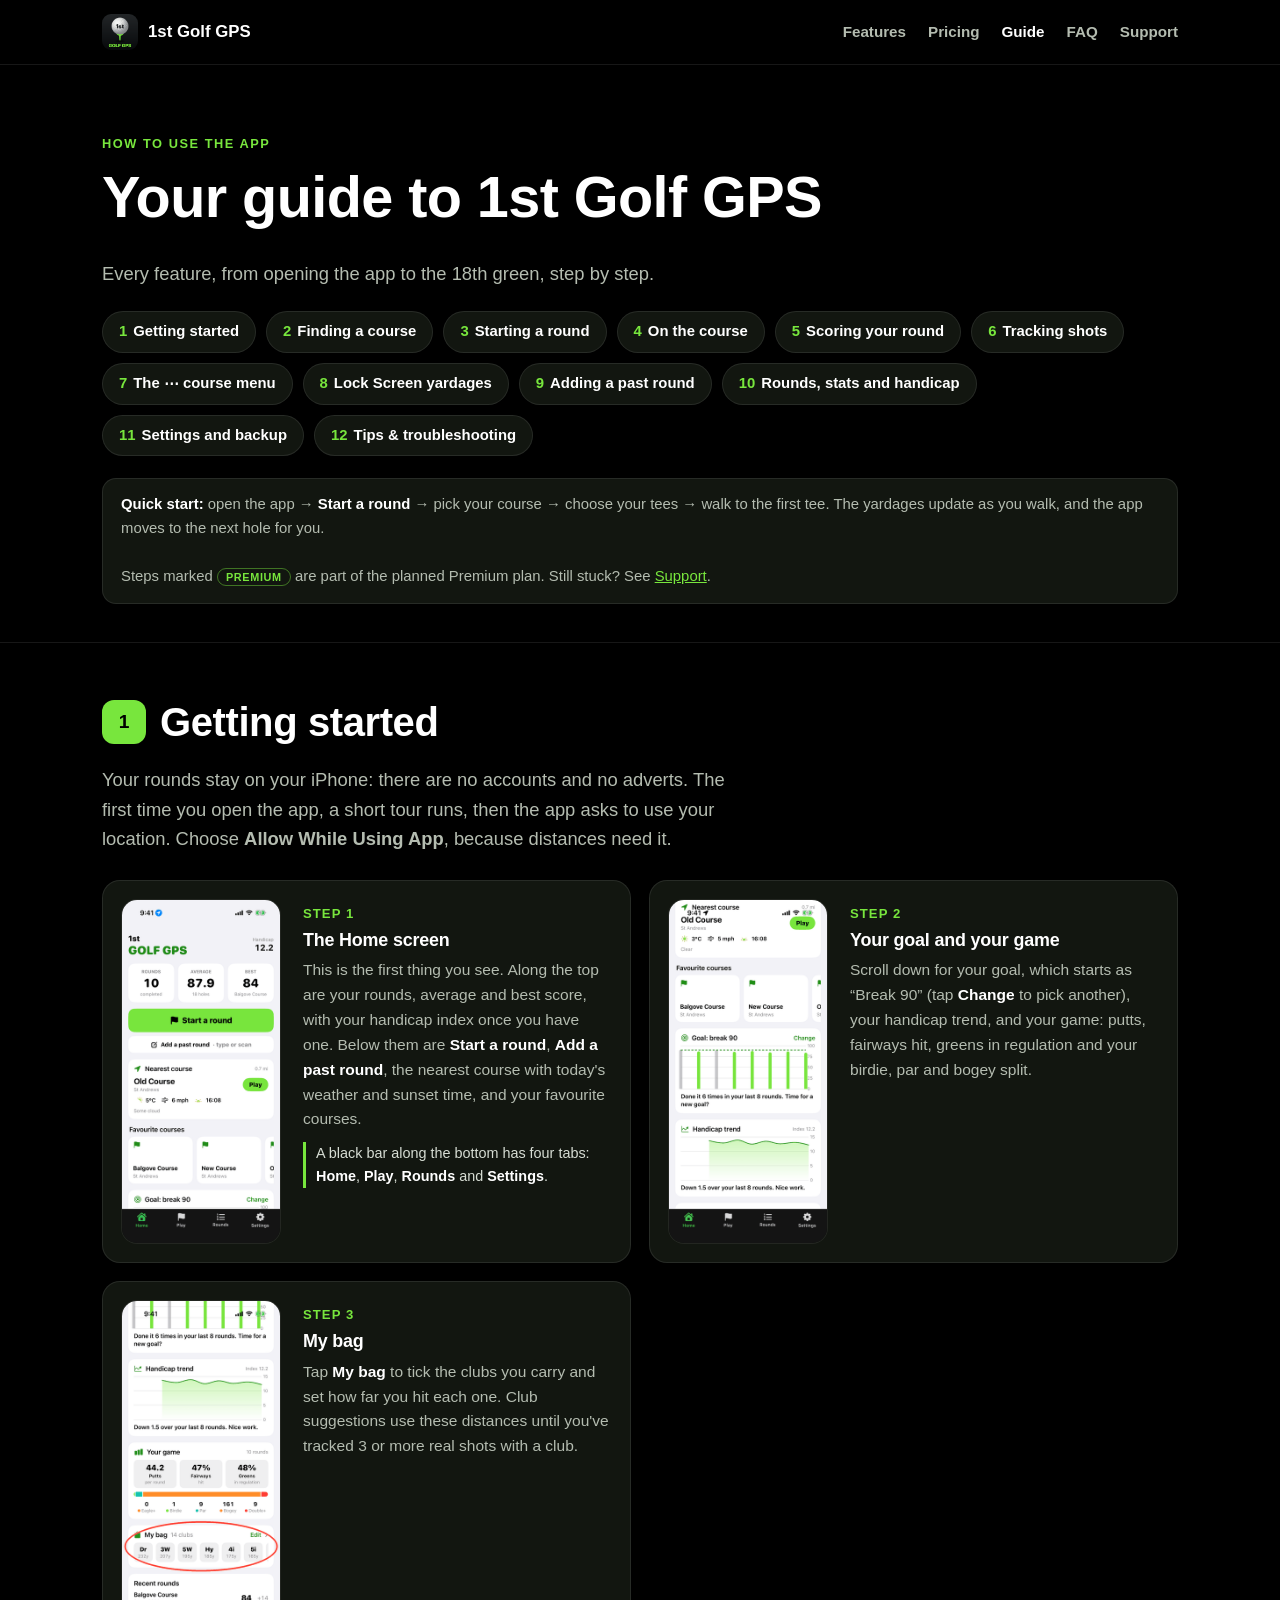
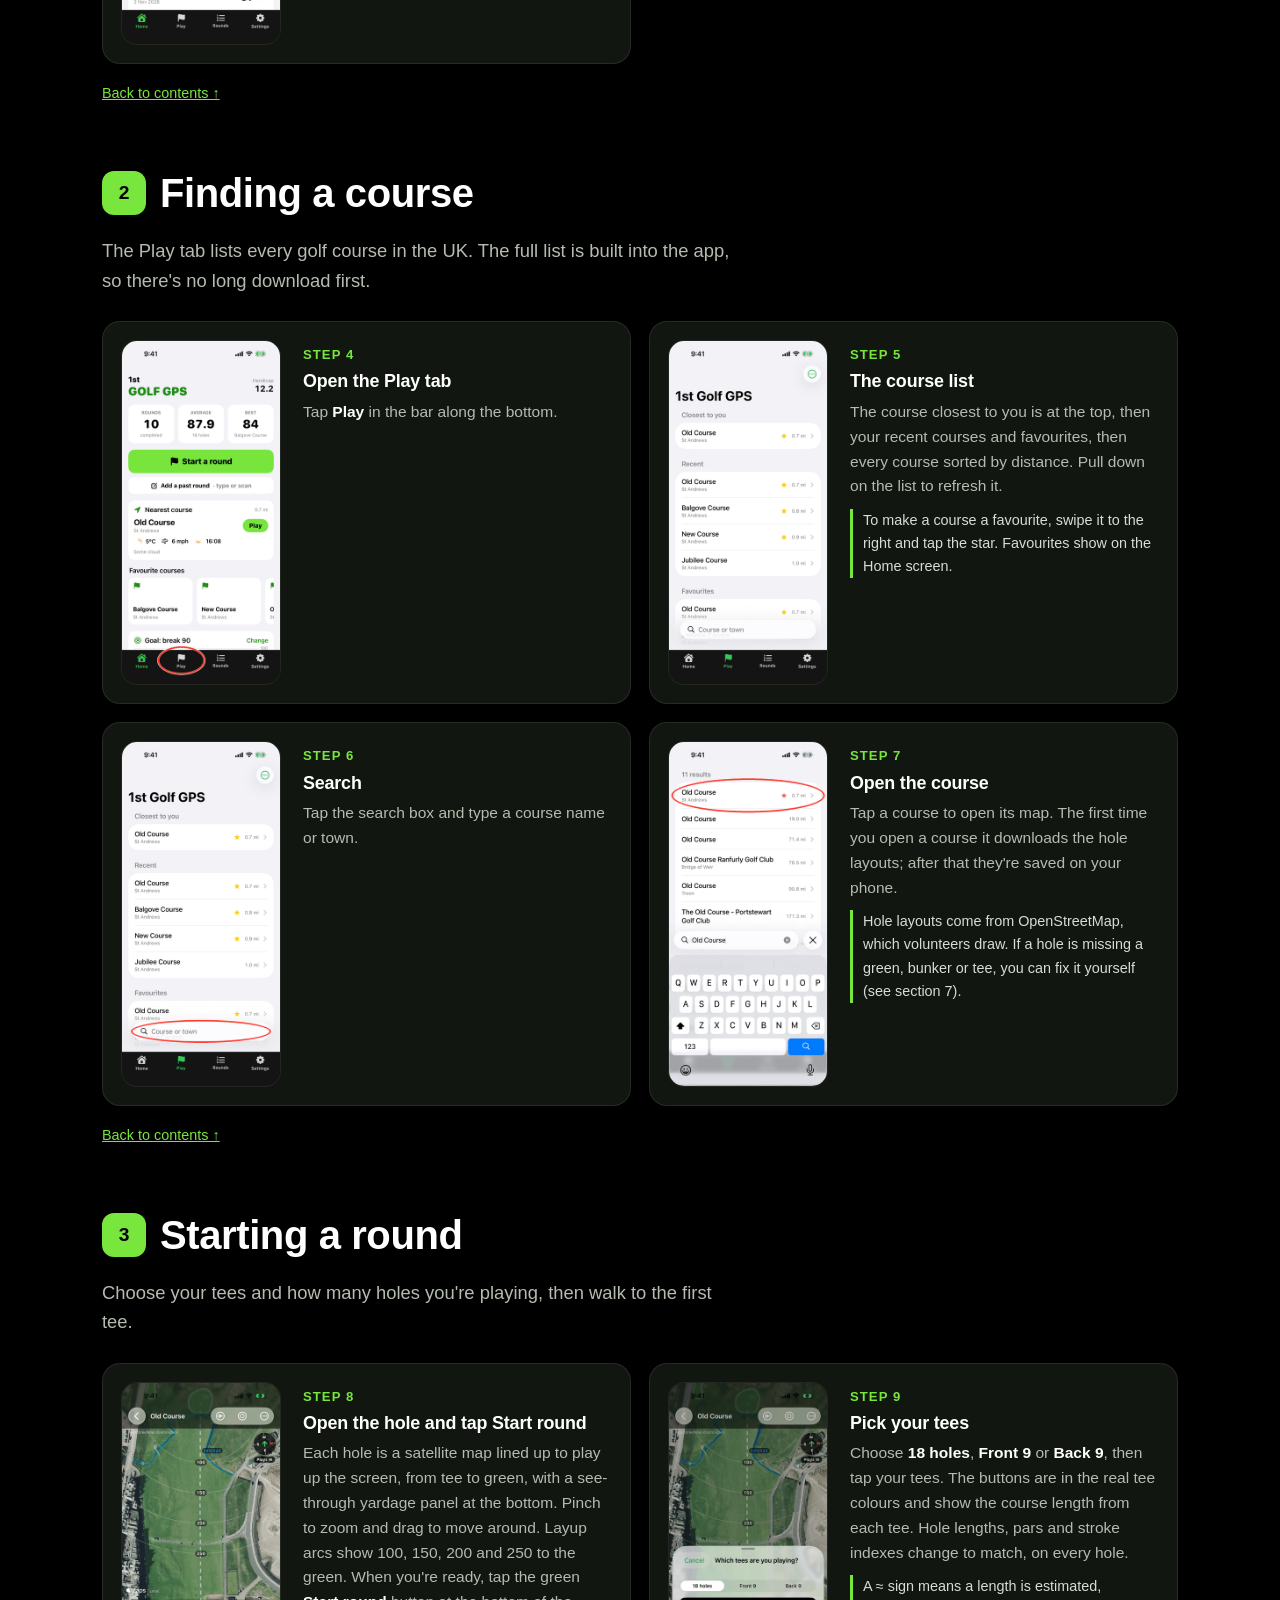
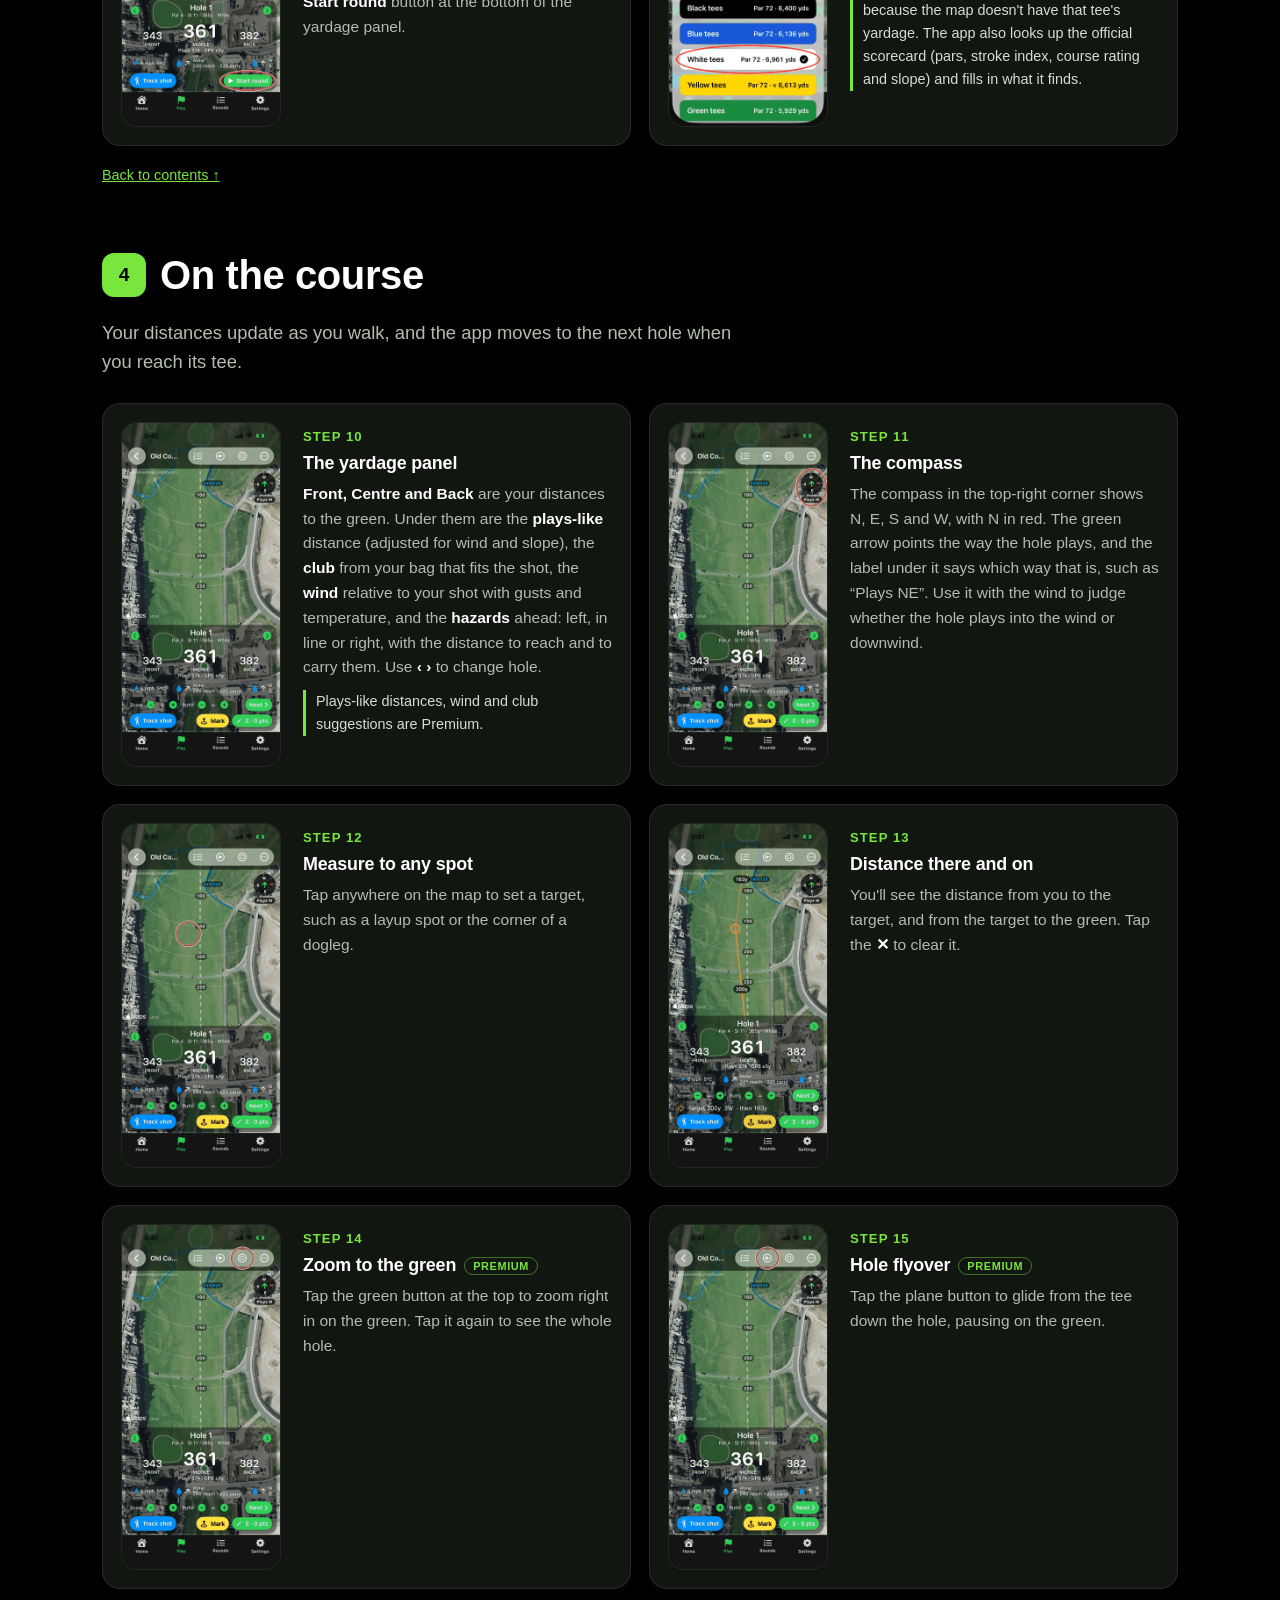
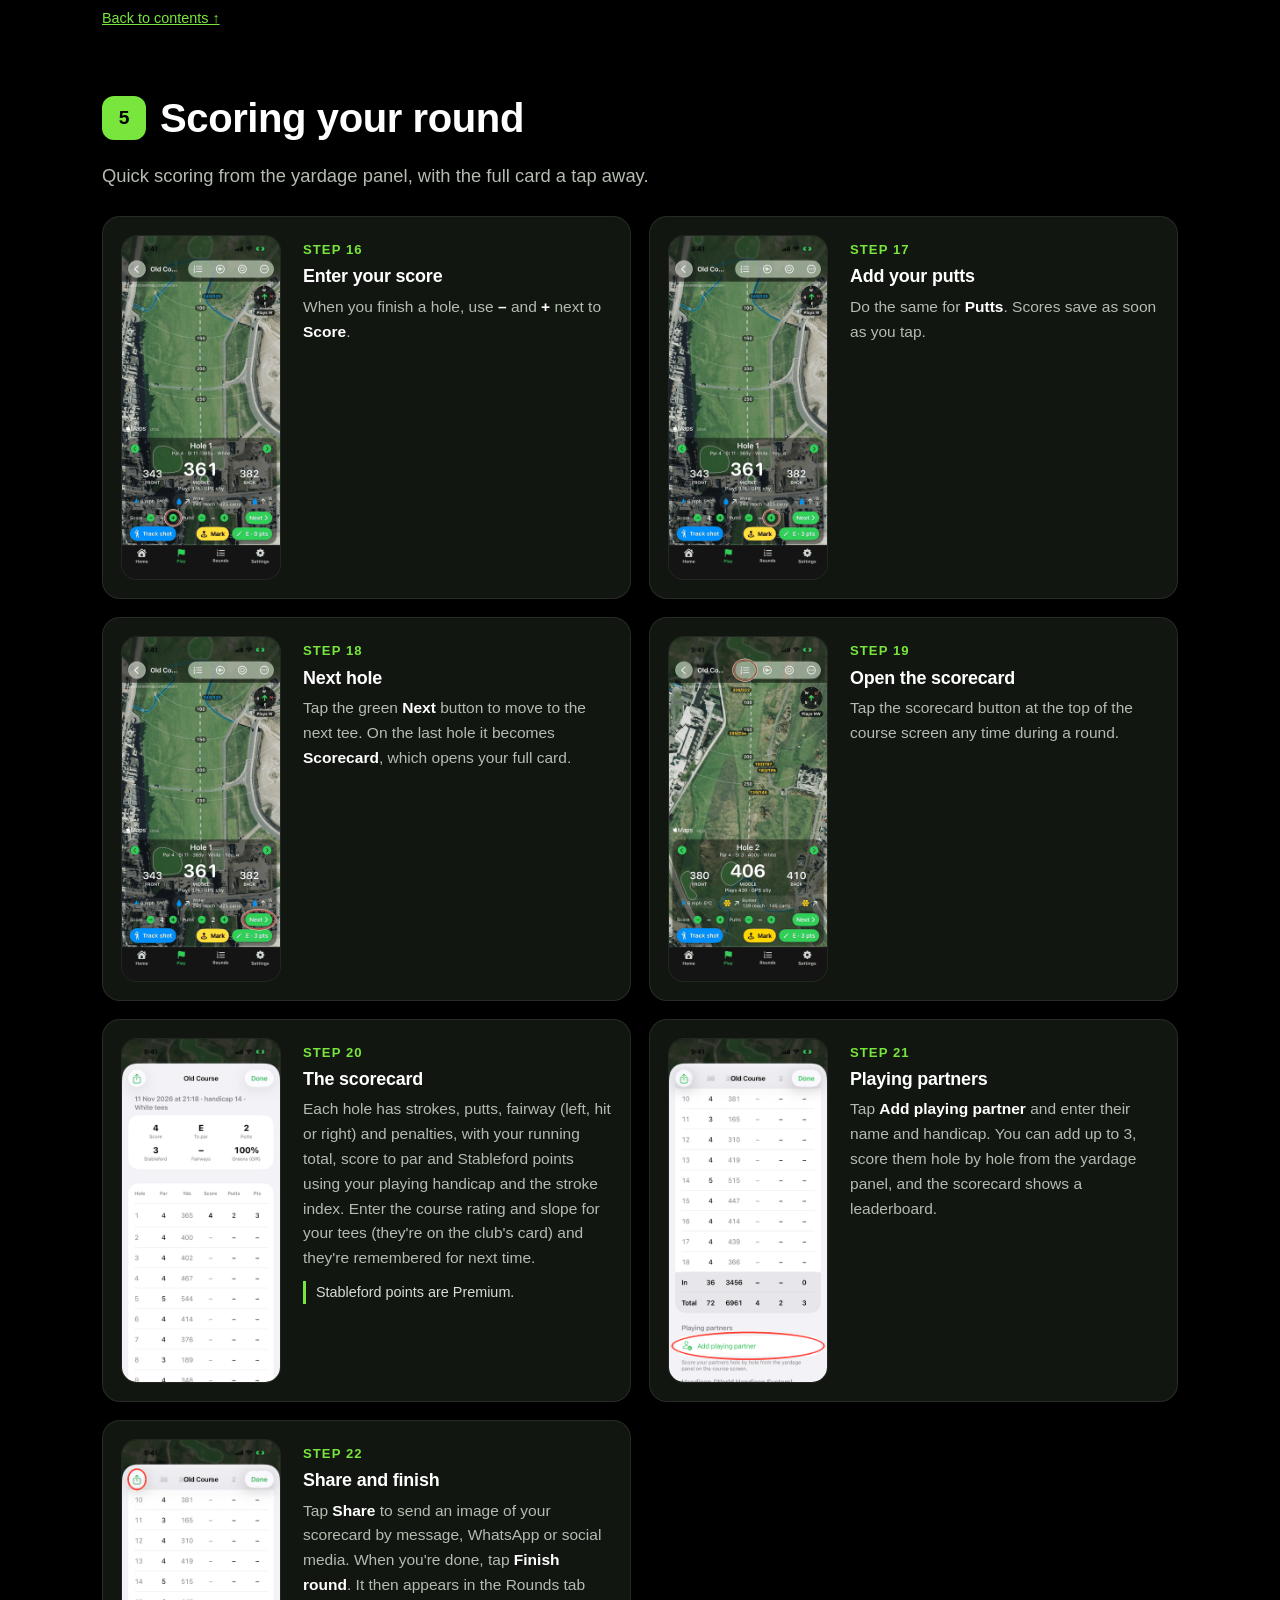
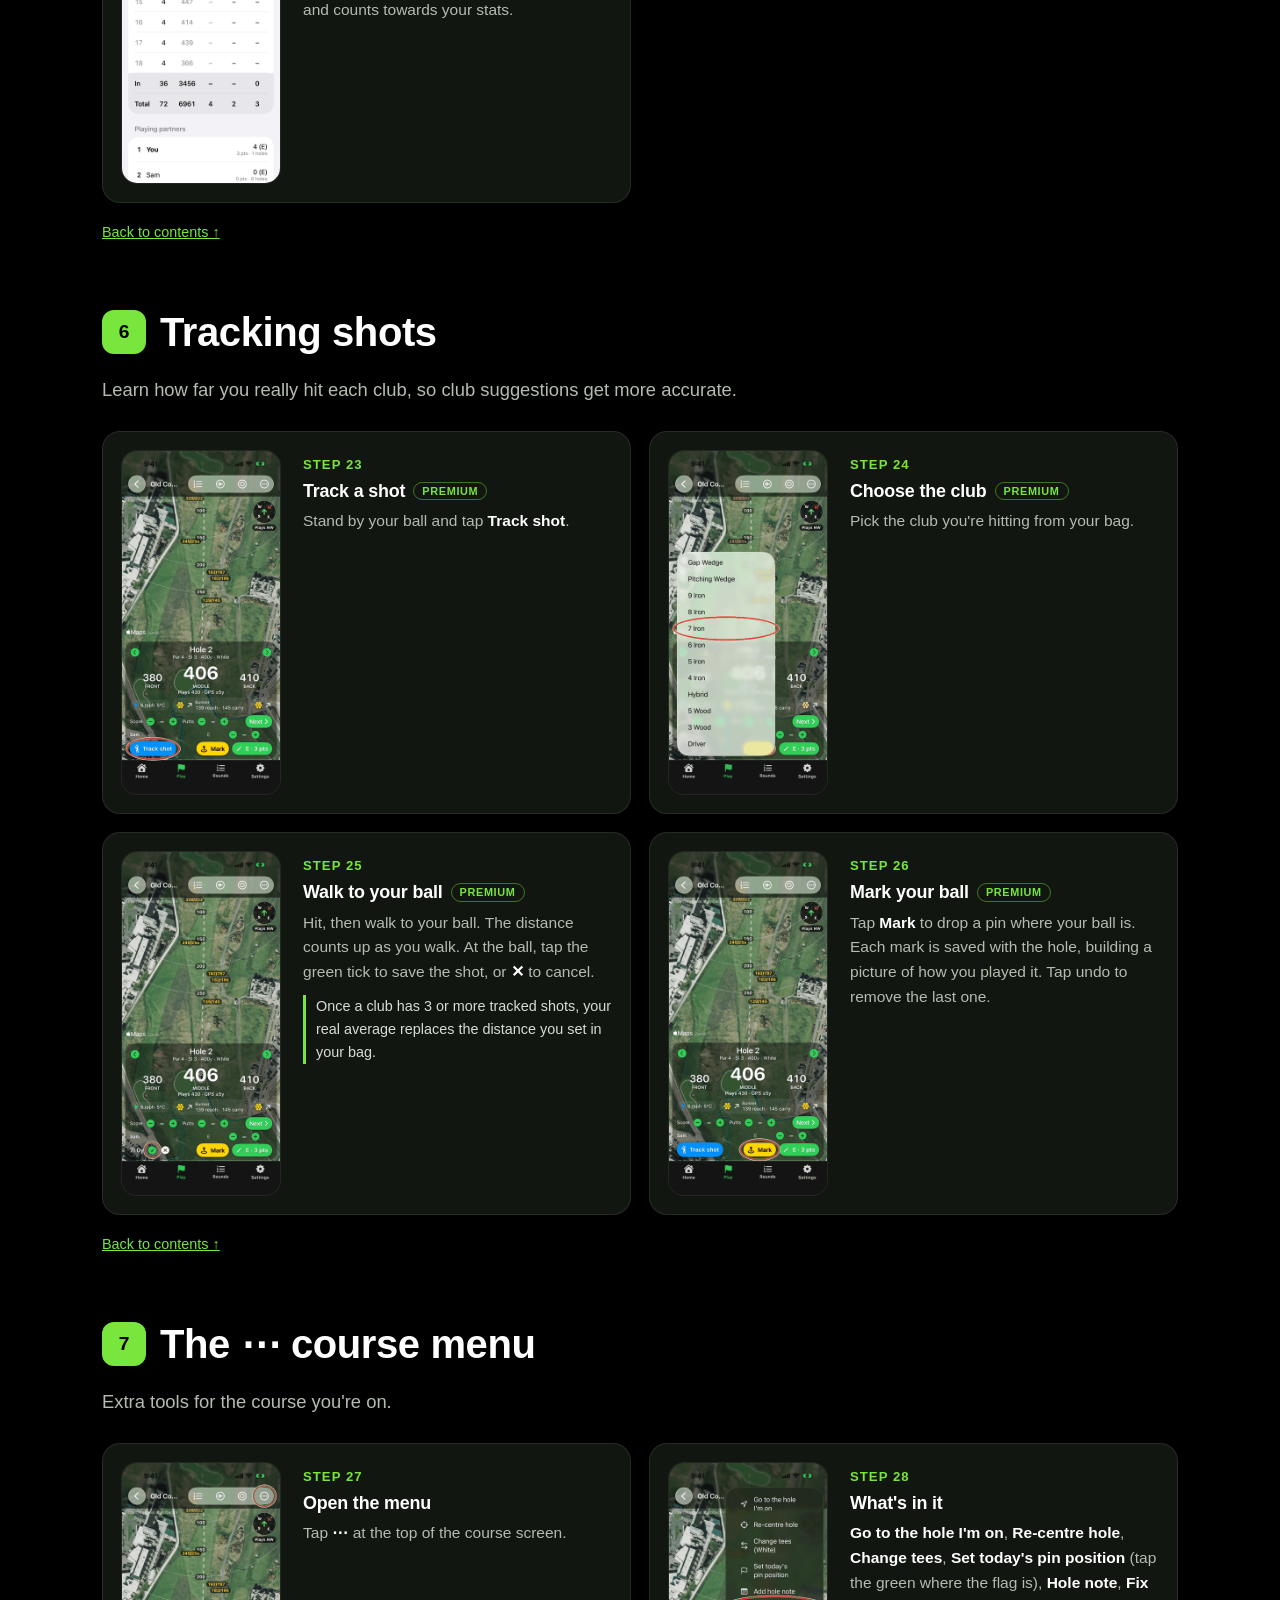
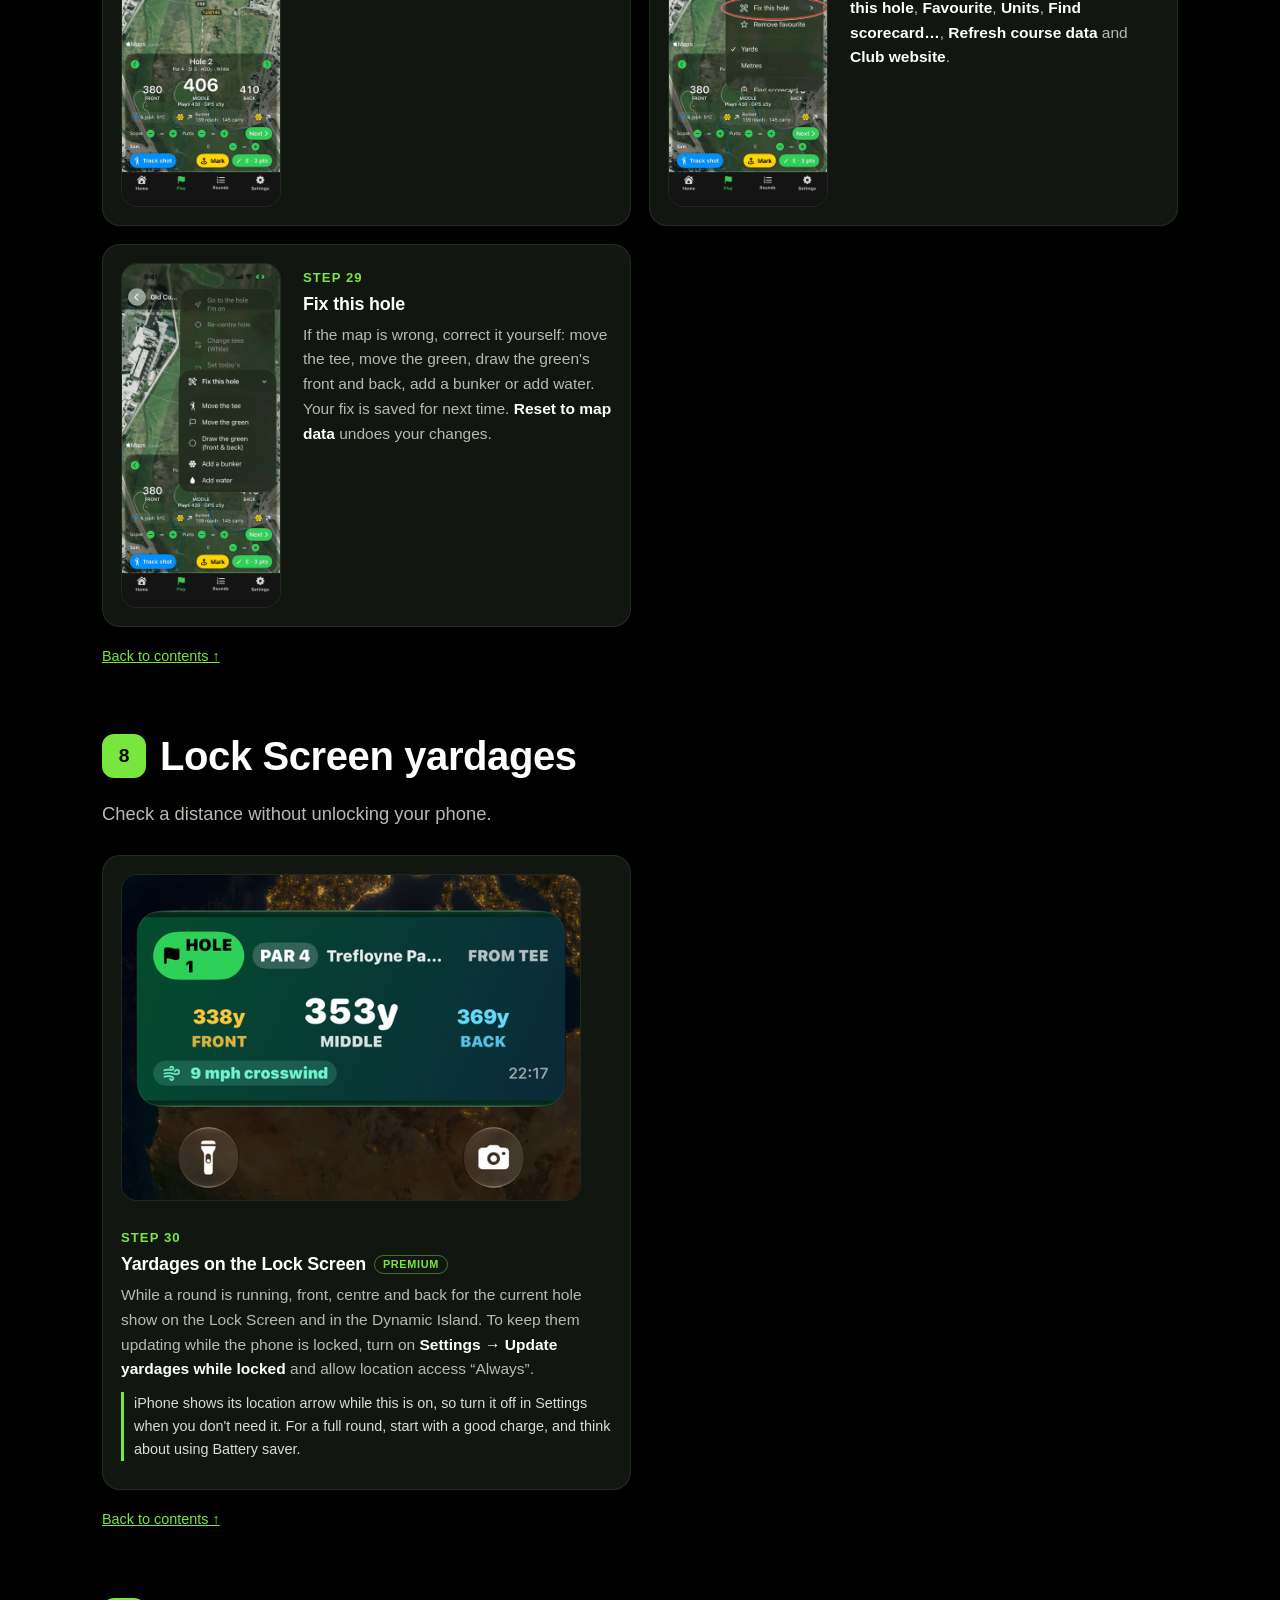
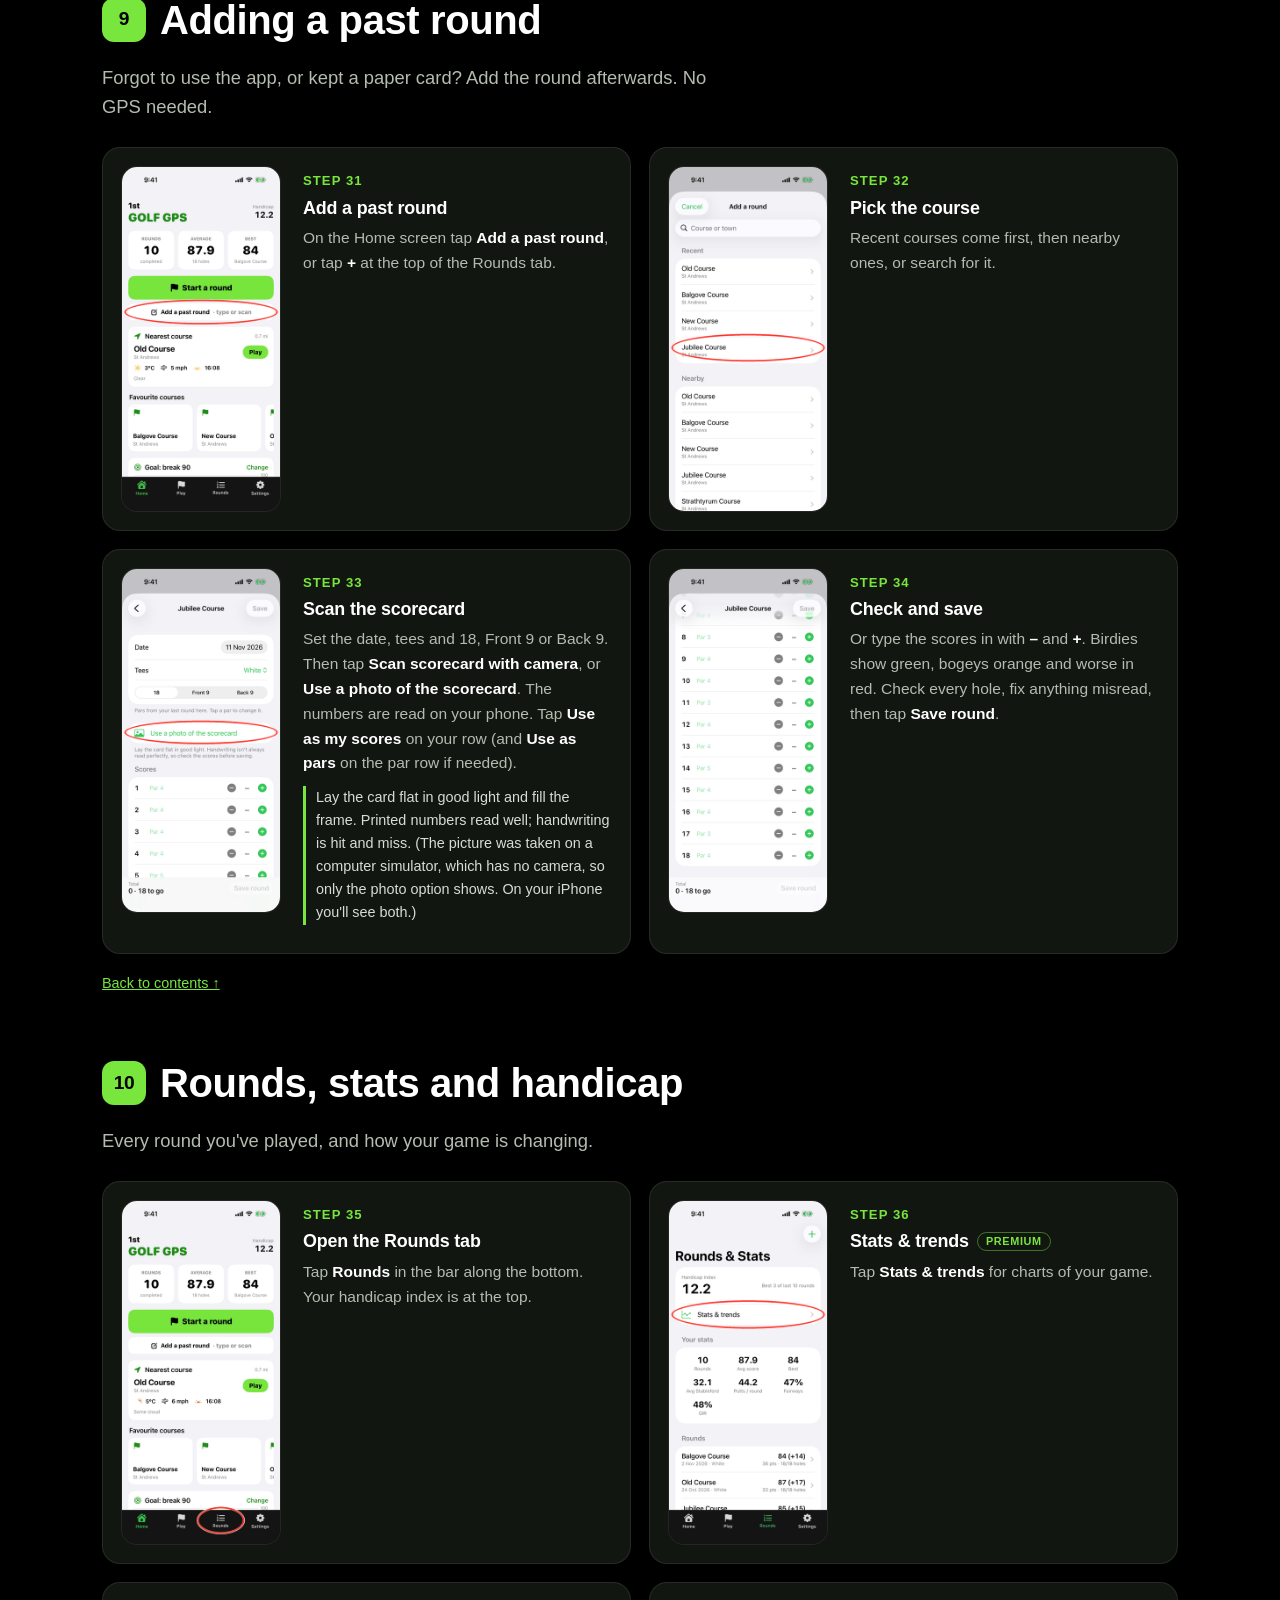
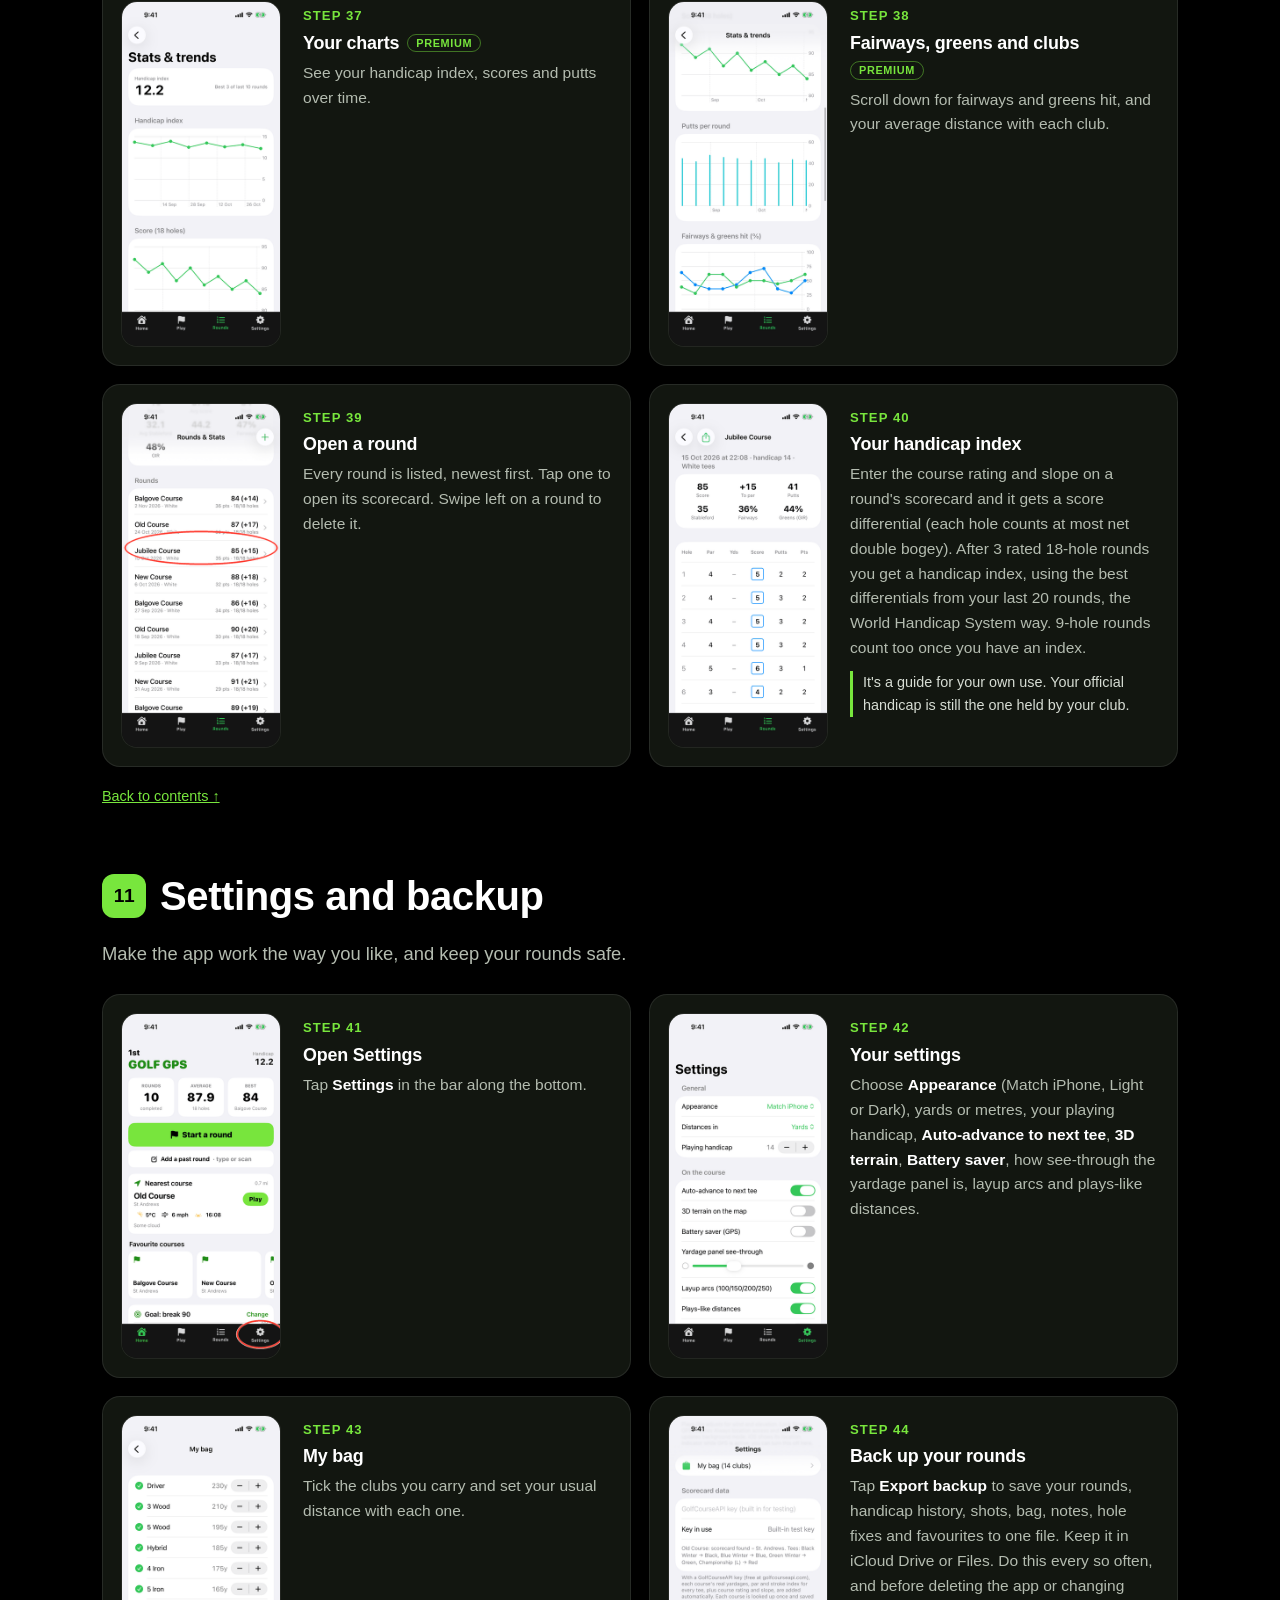
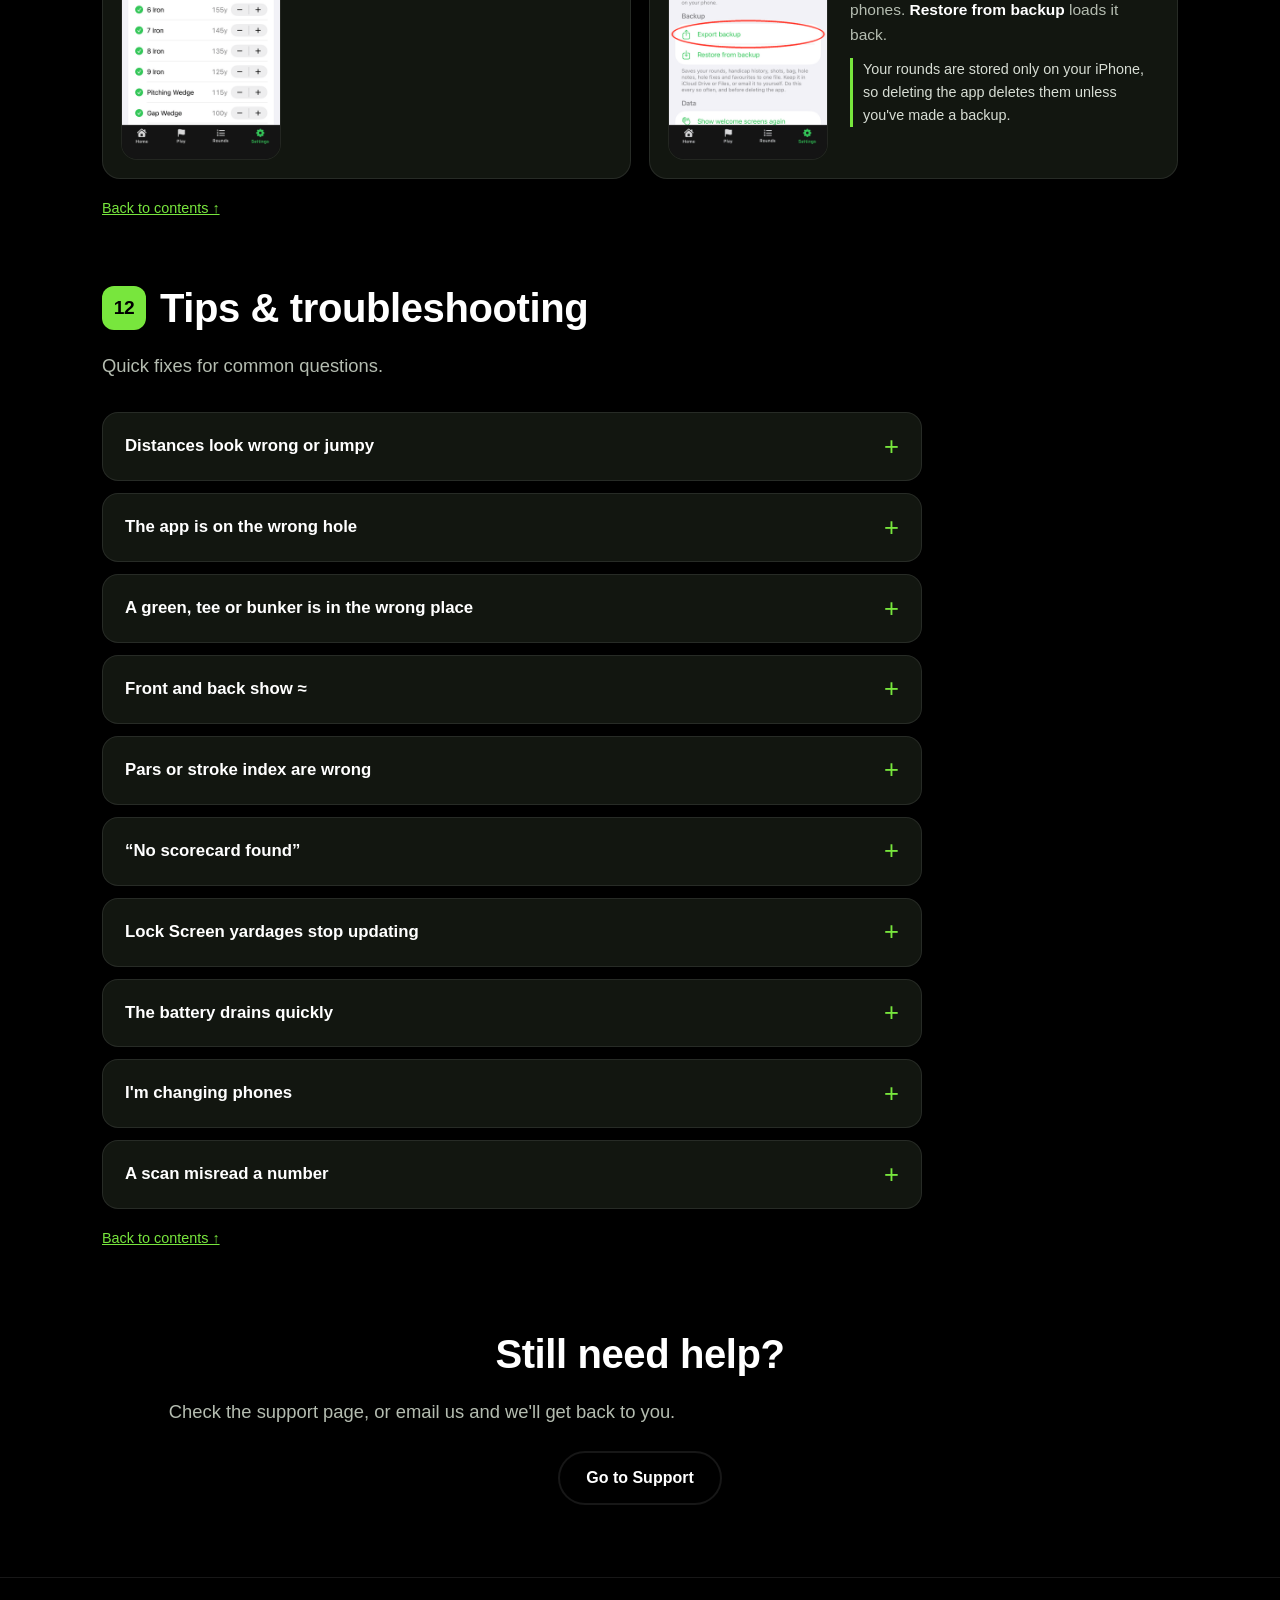
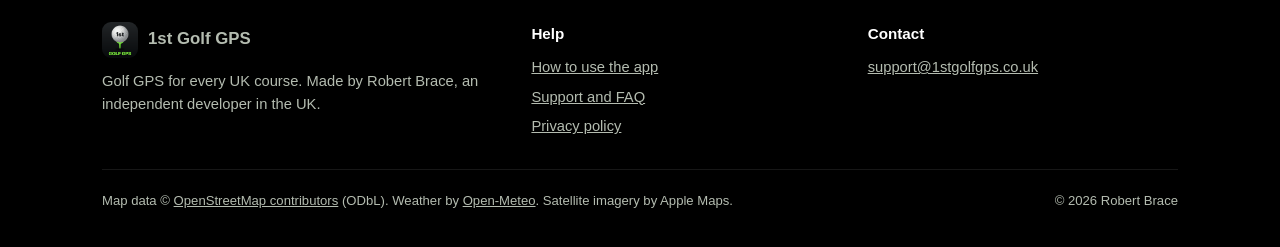
==== commit 126ec72b: "Complete the guide with the last screenshots and Lock Screen Adds the goal, past-round and round sco" ====
--- a/guide.html
+++ b/guide.html
@@ -64,7 +64,8 @@
             <p class="tip">A black bar along the bottom has four tabs: <b>Home</b>, <b>Play</b>, <b>Rounds</b> and <b>Settings</b>.</p>
           </div>
         </div>
-        <div class="step step--text">
+        <div class="step">
+          <img src="images/guide/02-home-more.png" alt="Your goal and your game screen" width="360" height="783" loading="lazy">
           <div>
             <span class="step-num">Step 2</span>
             <h3>Your goal and your game</h3>
@@ -356,7 +357,8 @@
       <h2><span class="num">8</span>Lock Screen yardages</h2>
       <p class="lead">Check a distance without unlocking your phone.</p>
       <div class="guide-steps">
-        <div class="step step--text">
+        <div class="step step--wide">
+          <img src="images/guide/lock-screen.png" alt="Front, centre and back yardages on the iPhone Lock Screen" width="560" height="398" loading="lazy">
           <div>
             <span class="step-num">Step 30</span>
             <h3>Yardages on the Lock Screen <span class="tag">Premium</span></h3>
@@ -389,15 +391,17 @@
             <p>Recent courses come first, then nearby ones, or search for it.</p>
           </div>
         </div>
-        <div class="step step--text">
+        <div class="step">
+          <img src="images/guide/35-score-entry.png" alt="Scan the scorecard screen" width="360" height="783" loading="lazy">
           <div>
             <span class="step-num">Step 33</span>
             <h3>Scan the scorecard</h3>
             <p>Set the date, tees and 18, Front 9 or Back 9. Then tap <b>Scan scorecard with camera</b>, or <b>Use a photo of the scorecard</b>. The numbers are read on your phone. Tap <b>Use as my scores</b> on your row (and <b>Use as pars</b> on the par row if needed).</p>
-            <p class="tip">Lay the card flat in good light and fill the frame. Printed numbers read well; handwriting is hit and miss.</p>
-          </div>
-        </div>
-        <div class="step step--text">
+            <p class="tip">Lay the card flat in good light and fill the frame. Printed numbers read well; handwriting is hit and miss. (The picture was taken on a computer simulator, which has no camera, so only the photo option shows. On your iPhone you'll see both.)</p>
+          </div>
+        </div>
+        <div class="step">
+          <img src="images/guide/36-score-holes.png" alt="Check and save screen" width="360" height="783" loading="lazy">
           <div>
             <span class="step-num">Step 34</span>
             <h3>Check and save</h3>
@@ -453,7 +457,8 @@
             <p>Every round is listed, newest first. Tap one to open its scorecard. Swipe left on a round to delete it.</p>
           </div>
         </div>
-        <div class="step step--text">
+        <div class="step">
+          <img src="images/guide/42-round-card.png" alt="Your handicap index screen" width="360" height="783" loading="lazy">
           <div>
             <span class="step-num">Step 40</span>
             <h3>Your handicap index</h3>
--- a/styles.css
+++ b/styles.css
@@ -322,3 +322,5 @@
 .back-top { display: inline-block; margin-top: 18px; font-size: 0.9rem; }
 .step--text { grid-template-columns: 1fr; }
 .guide-note b { color: var(--white); }
+.step--wide { grid-template-columns: 1fr; }
+.step--wide img { max-width: 460px; }
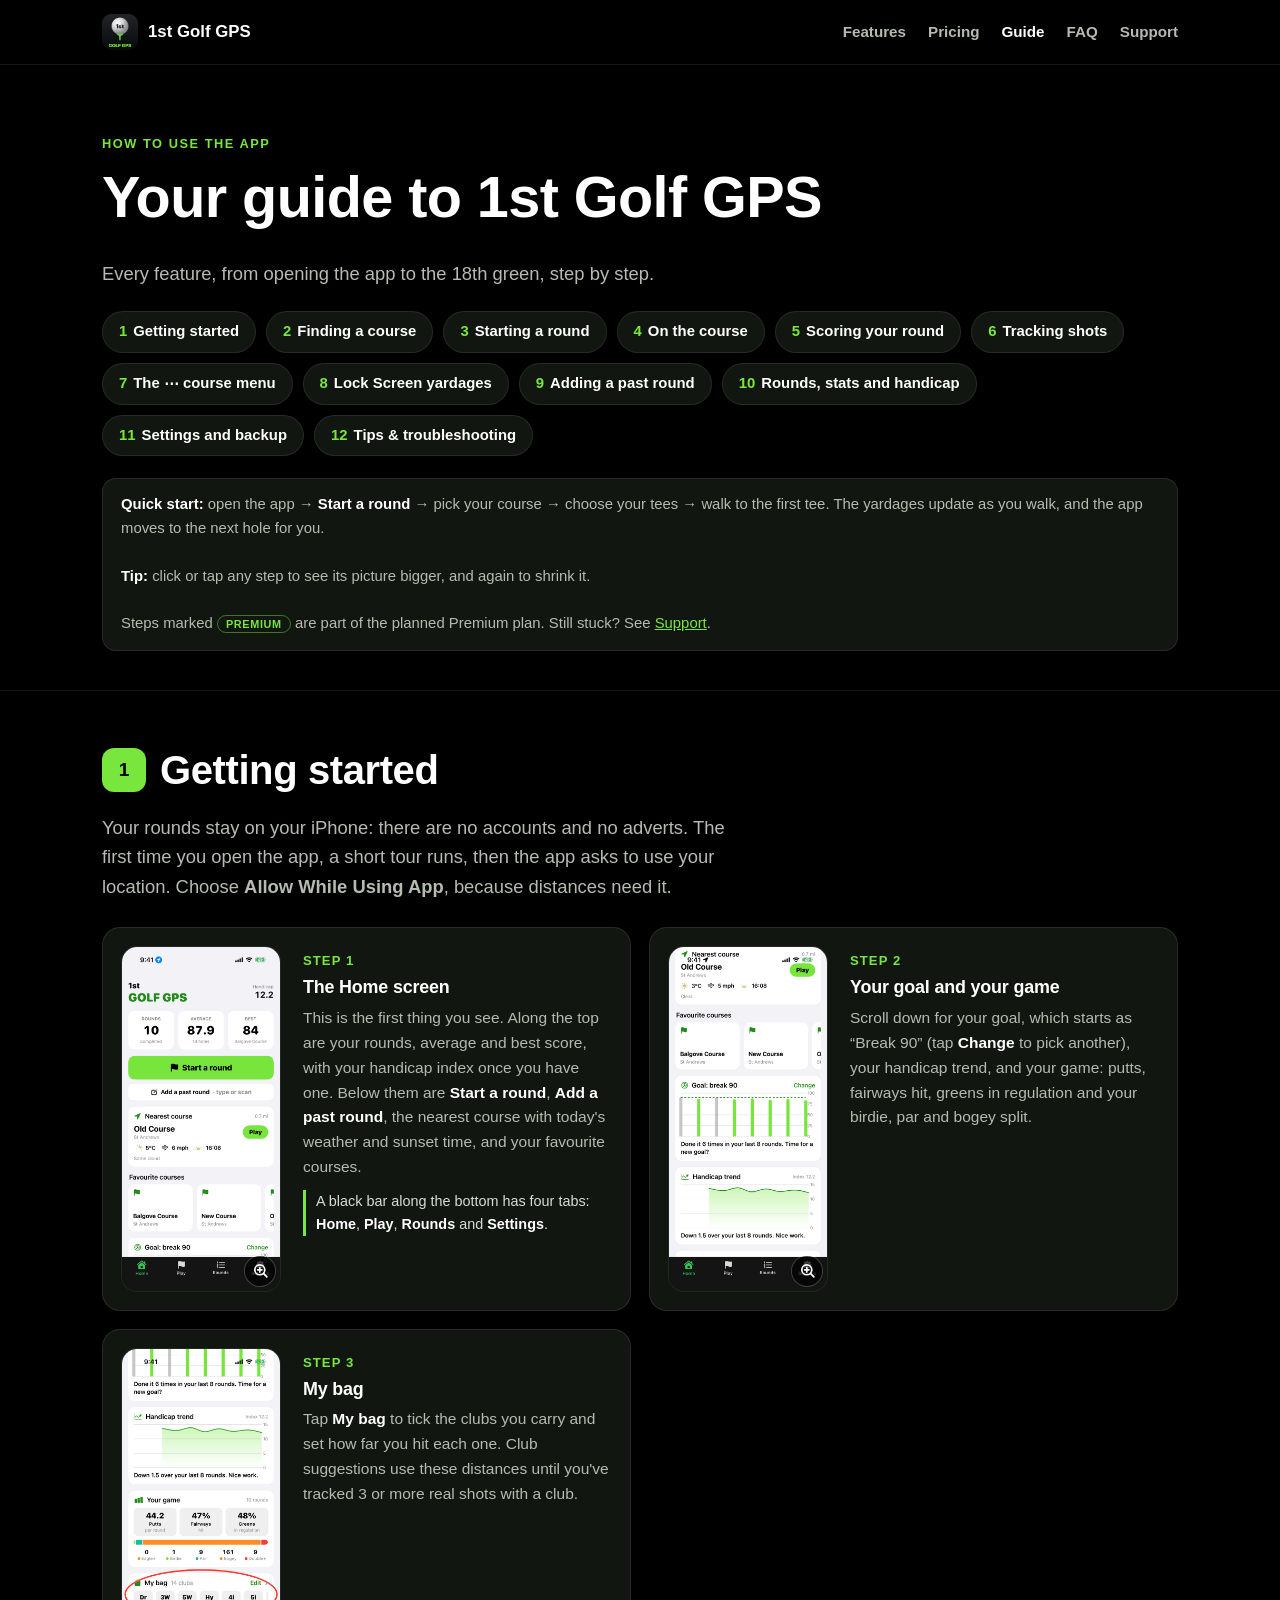
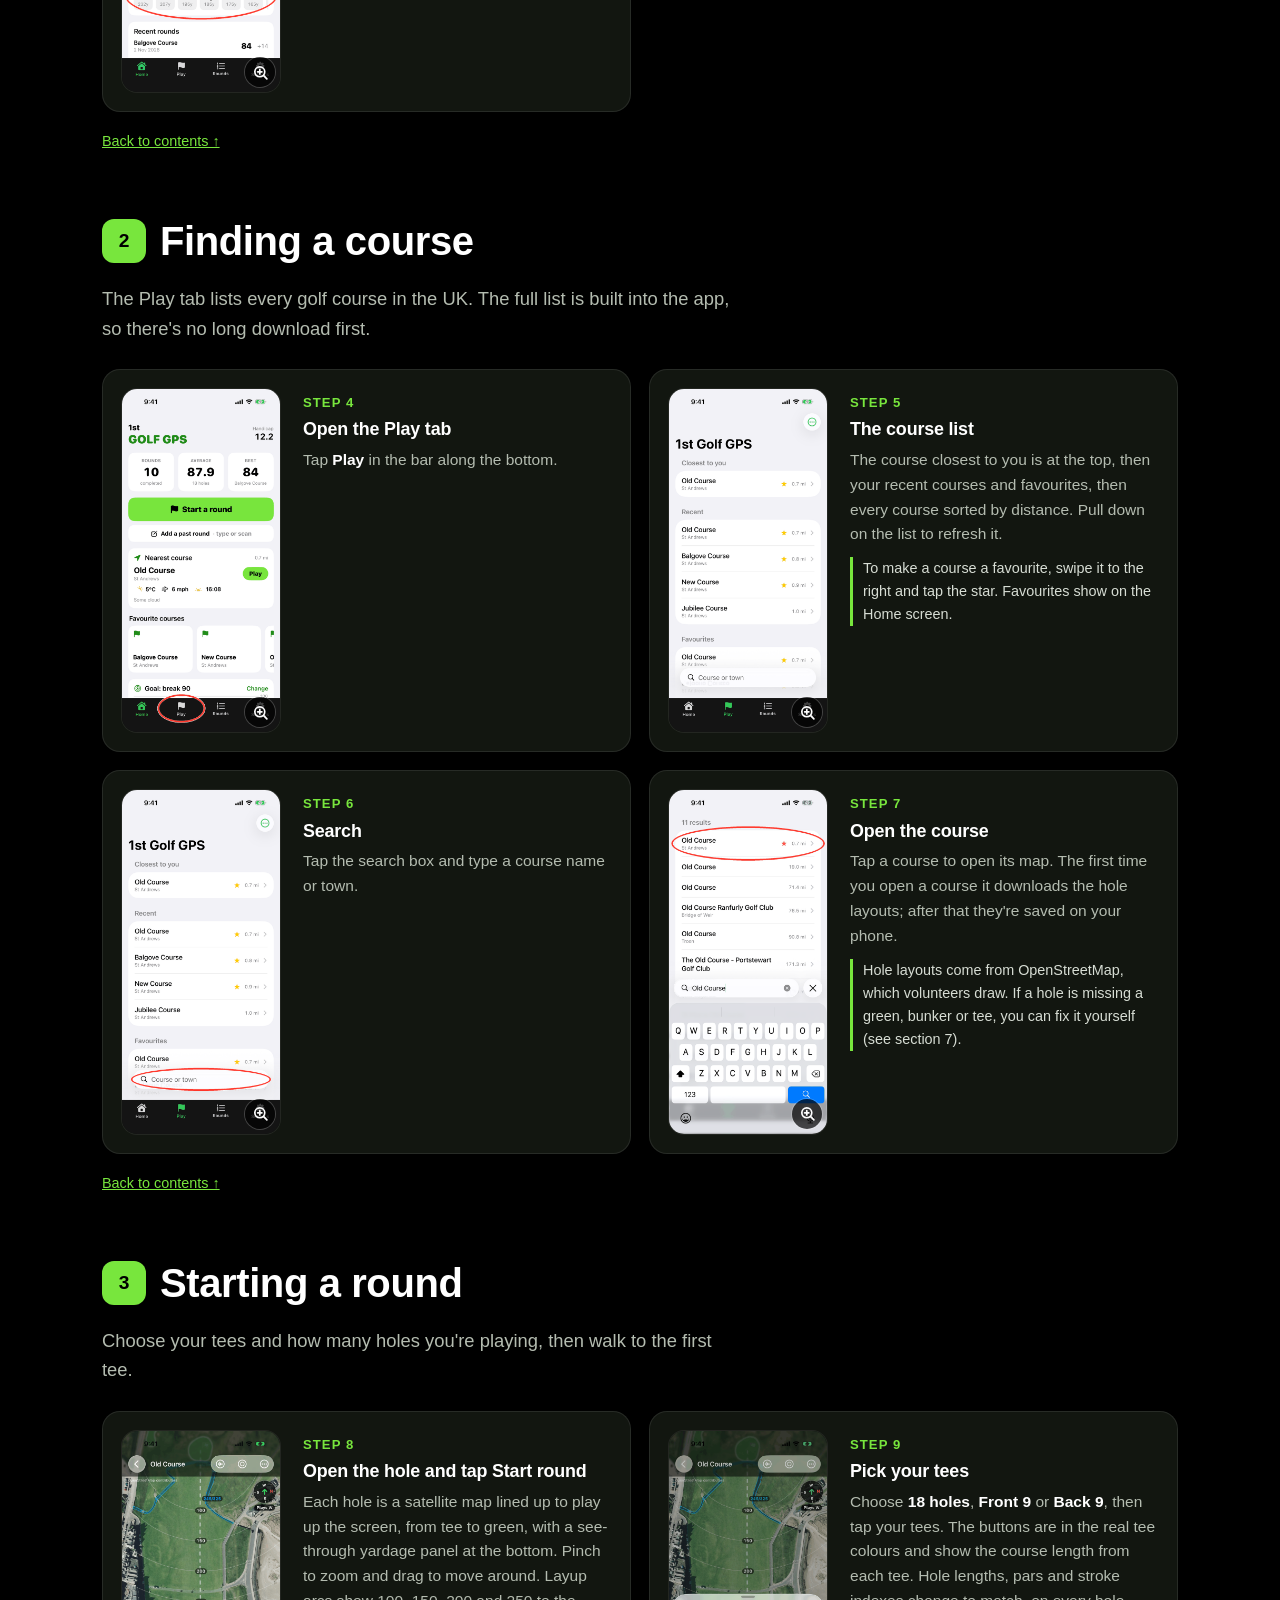
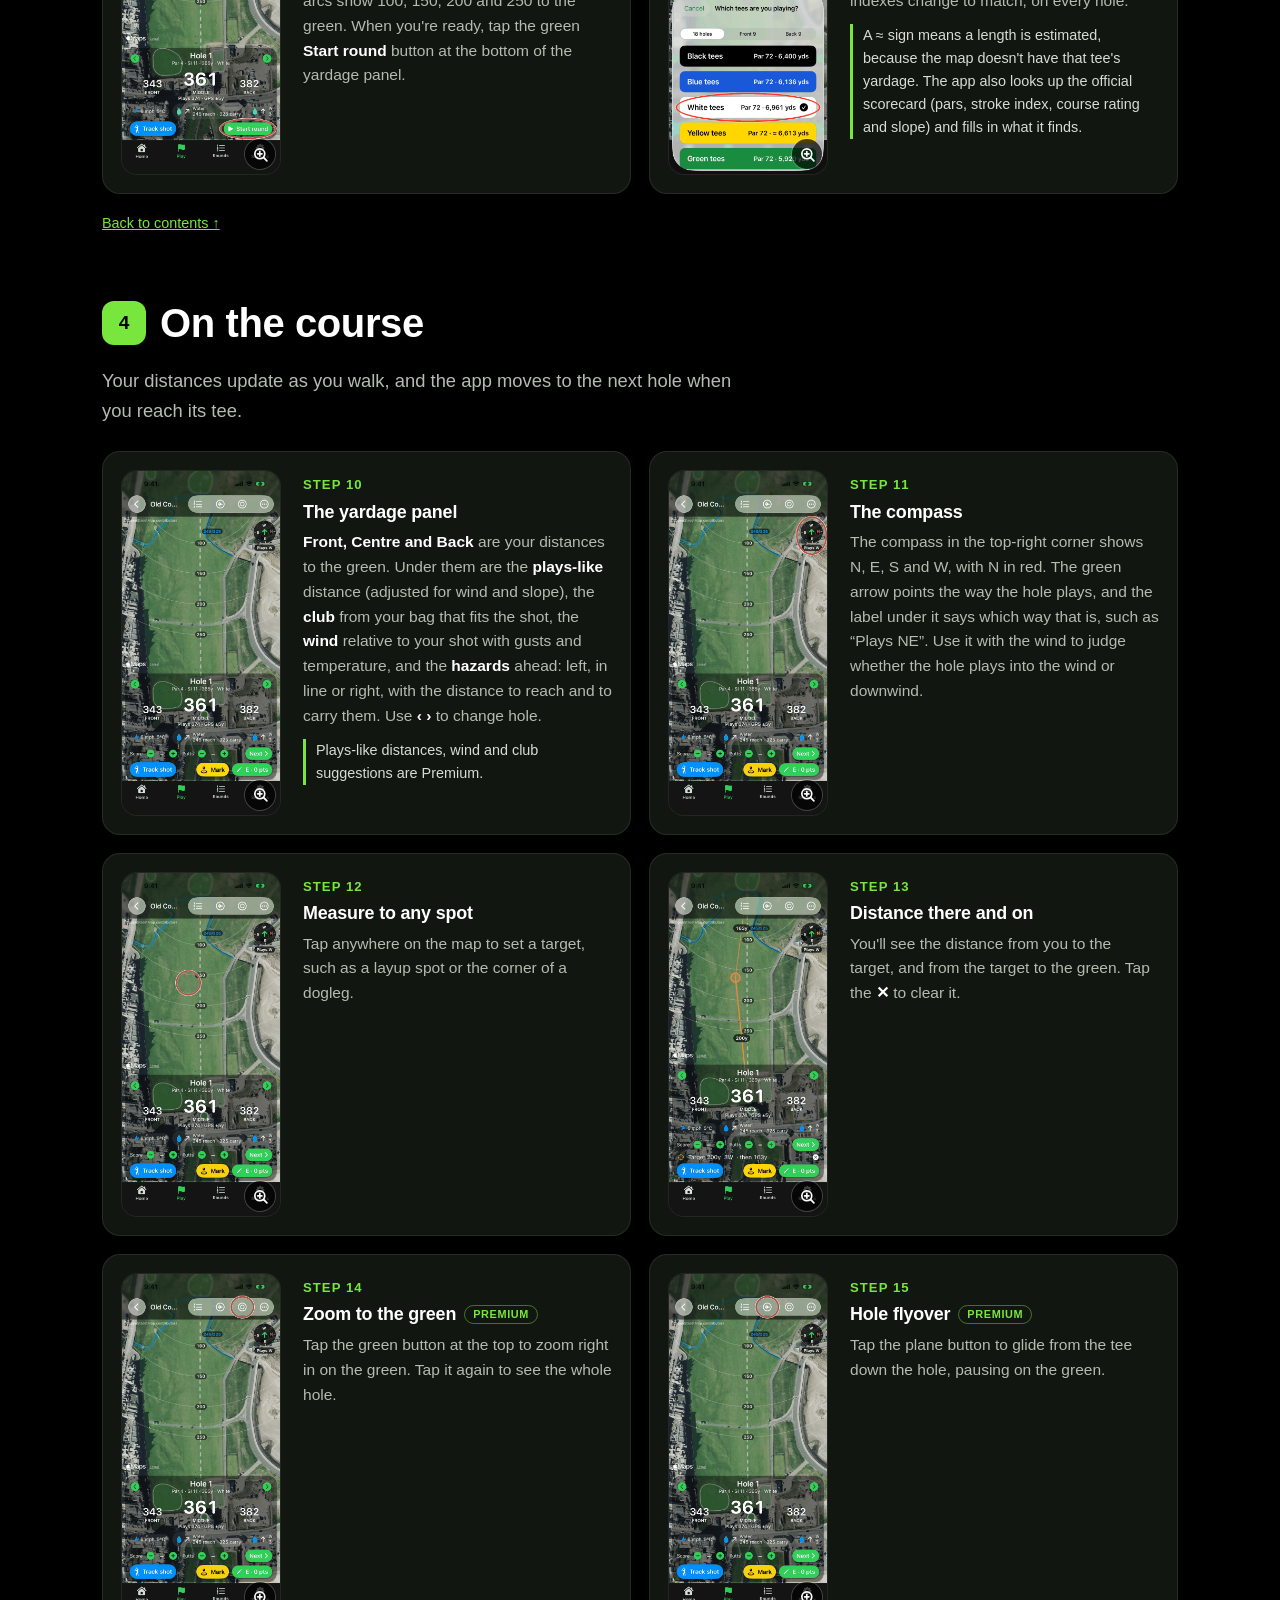
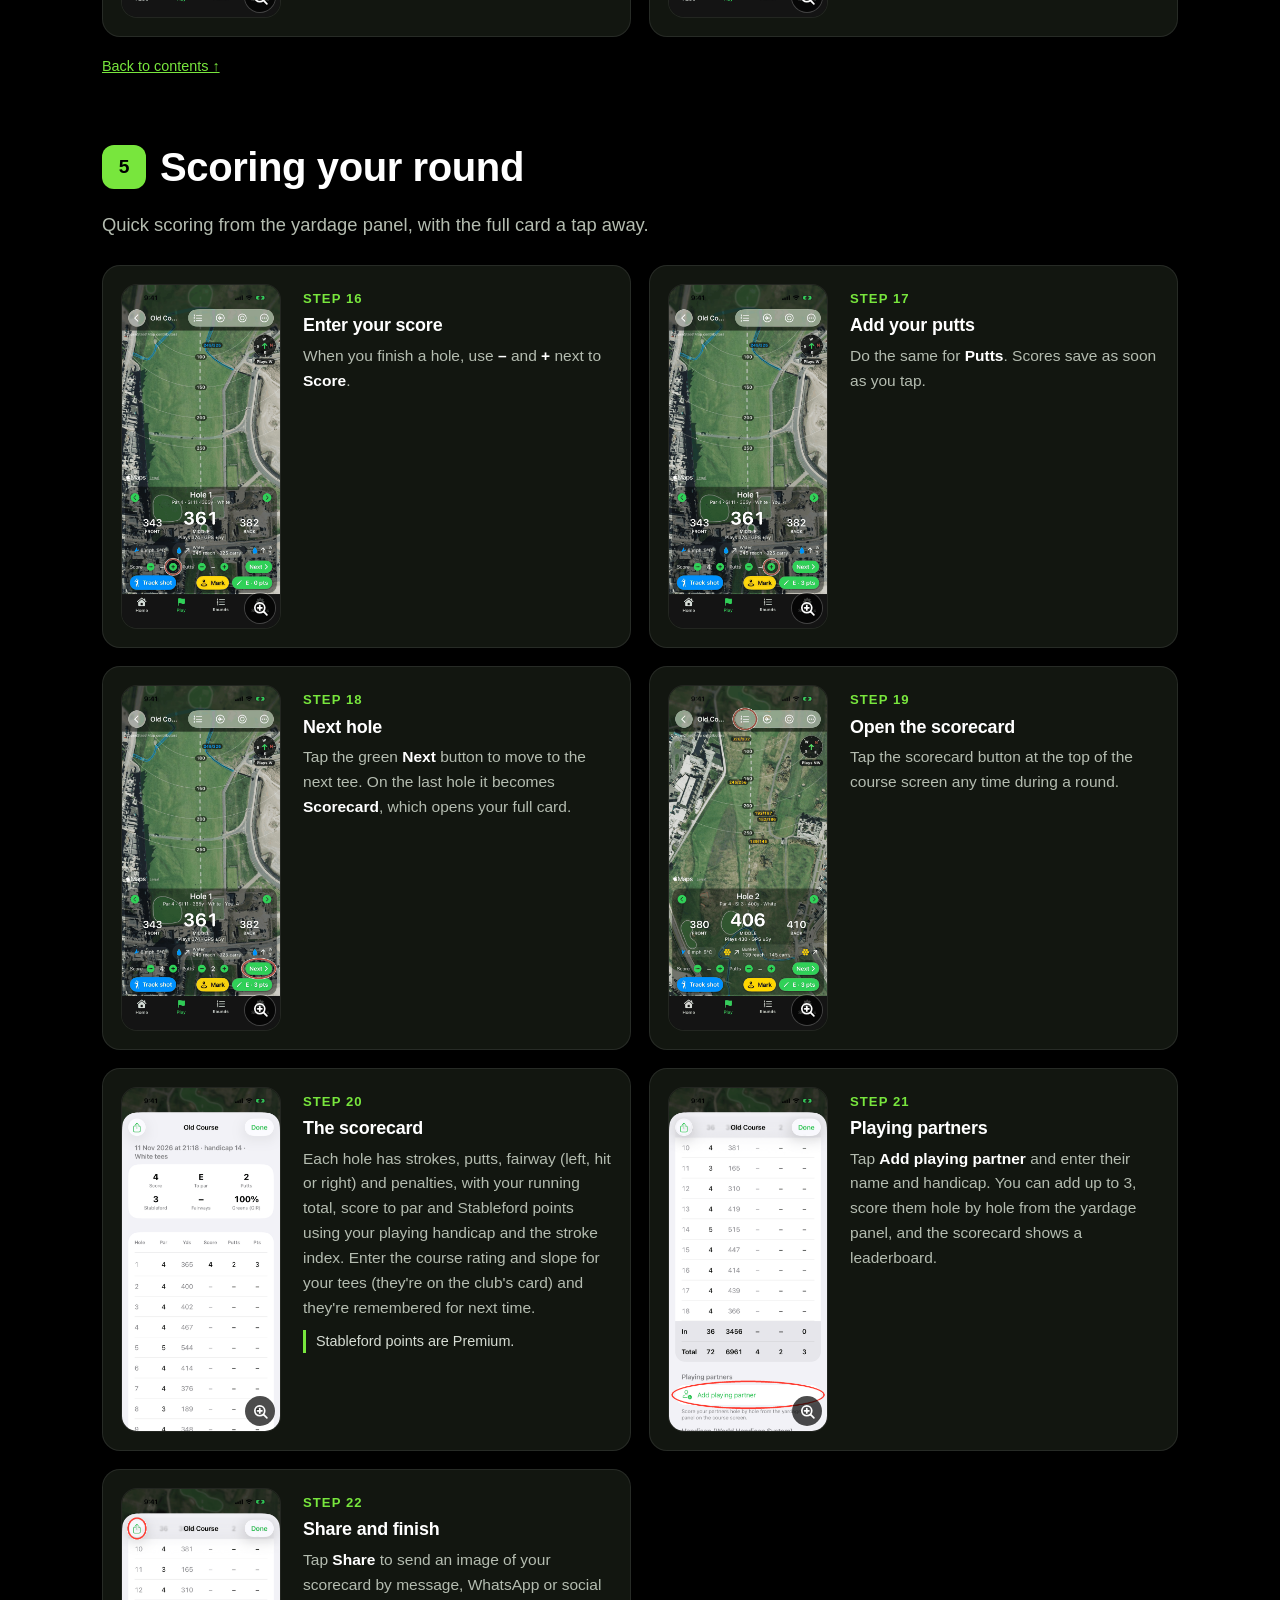
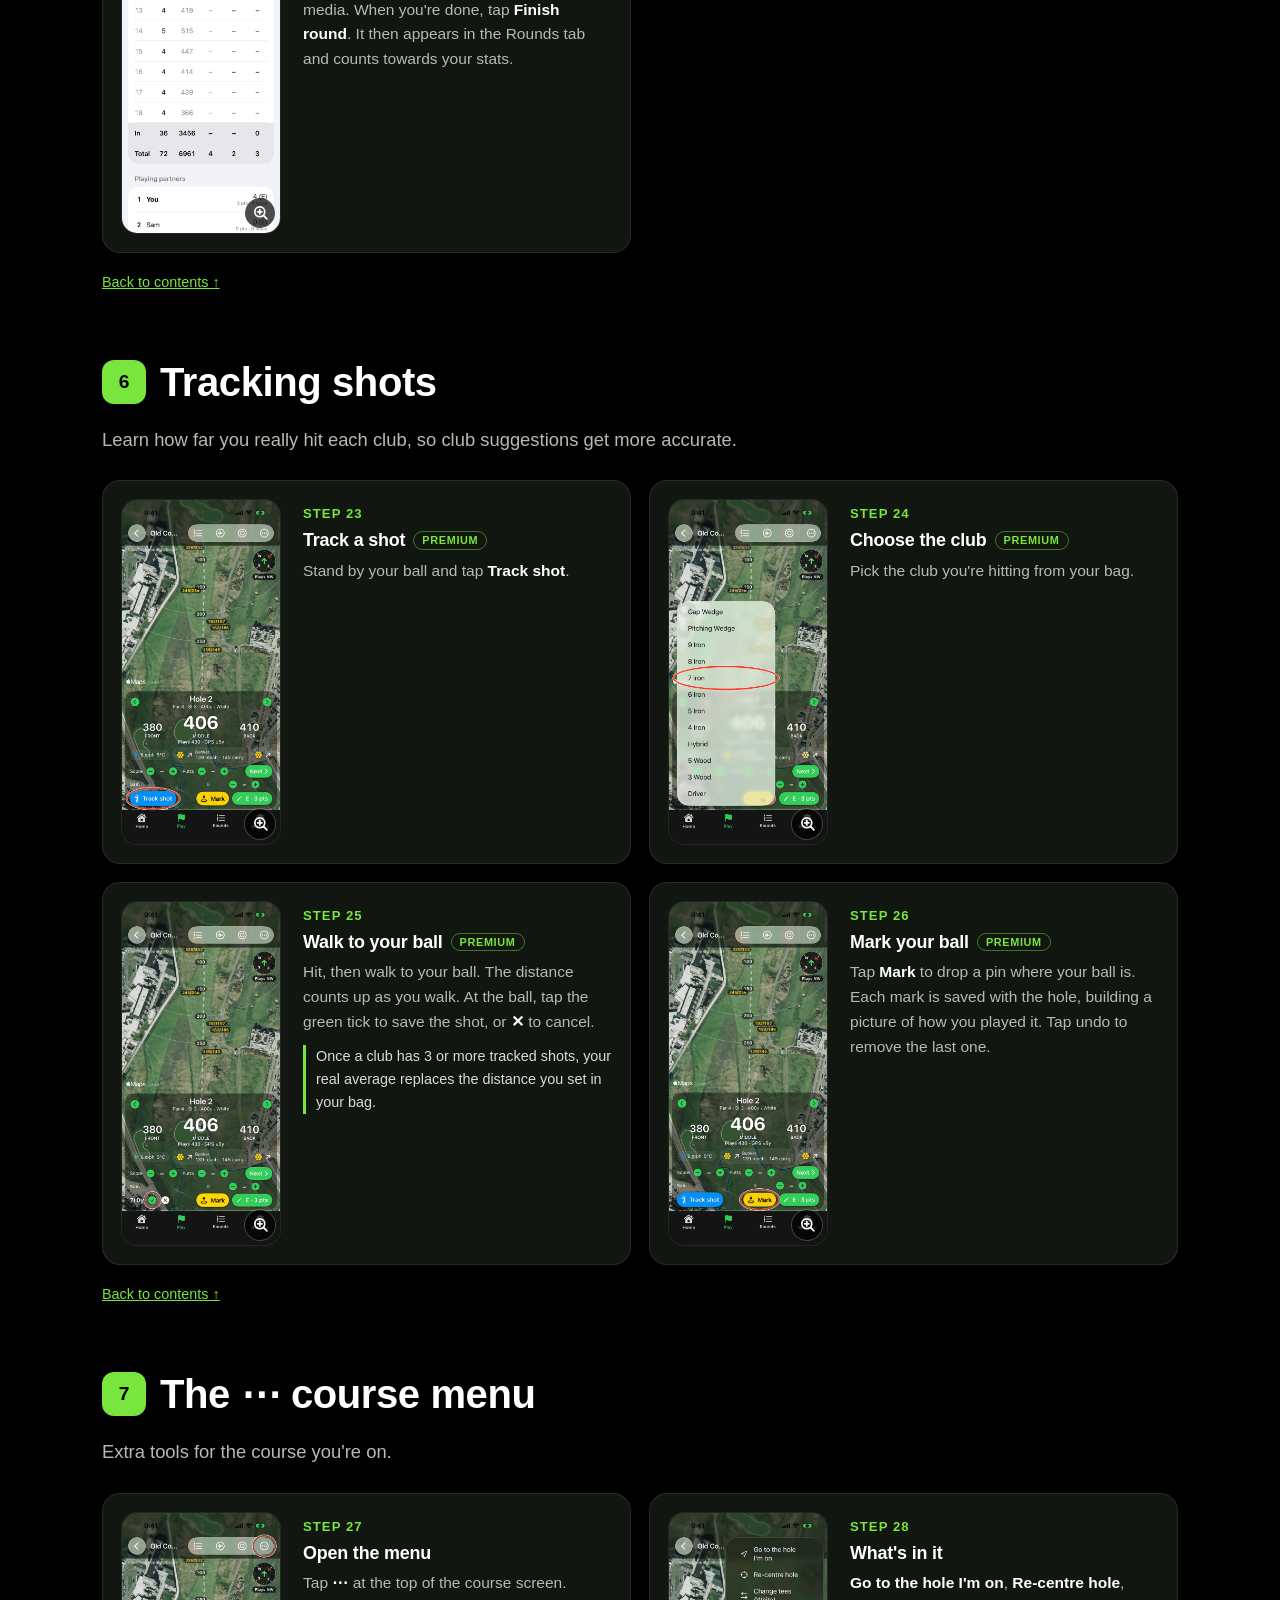
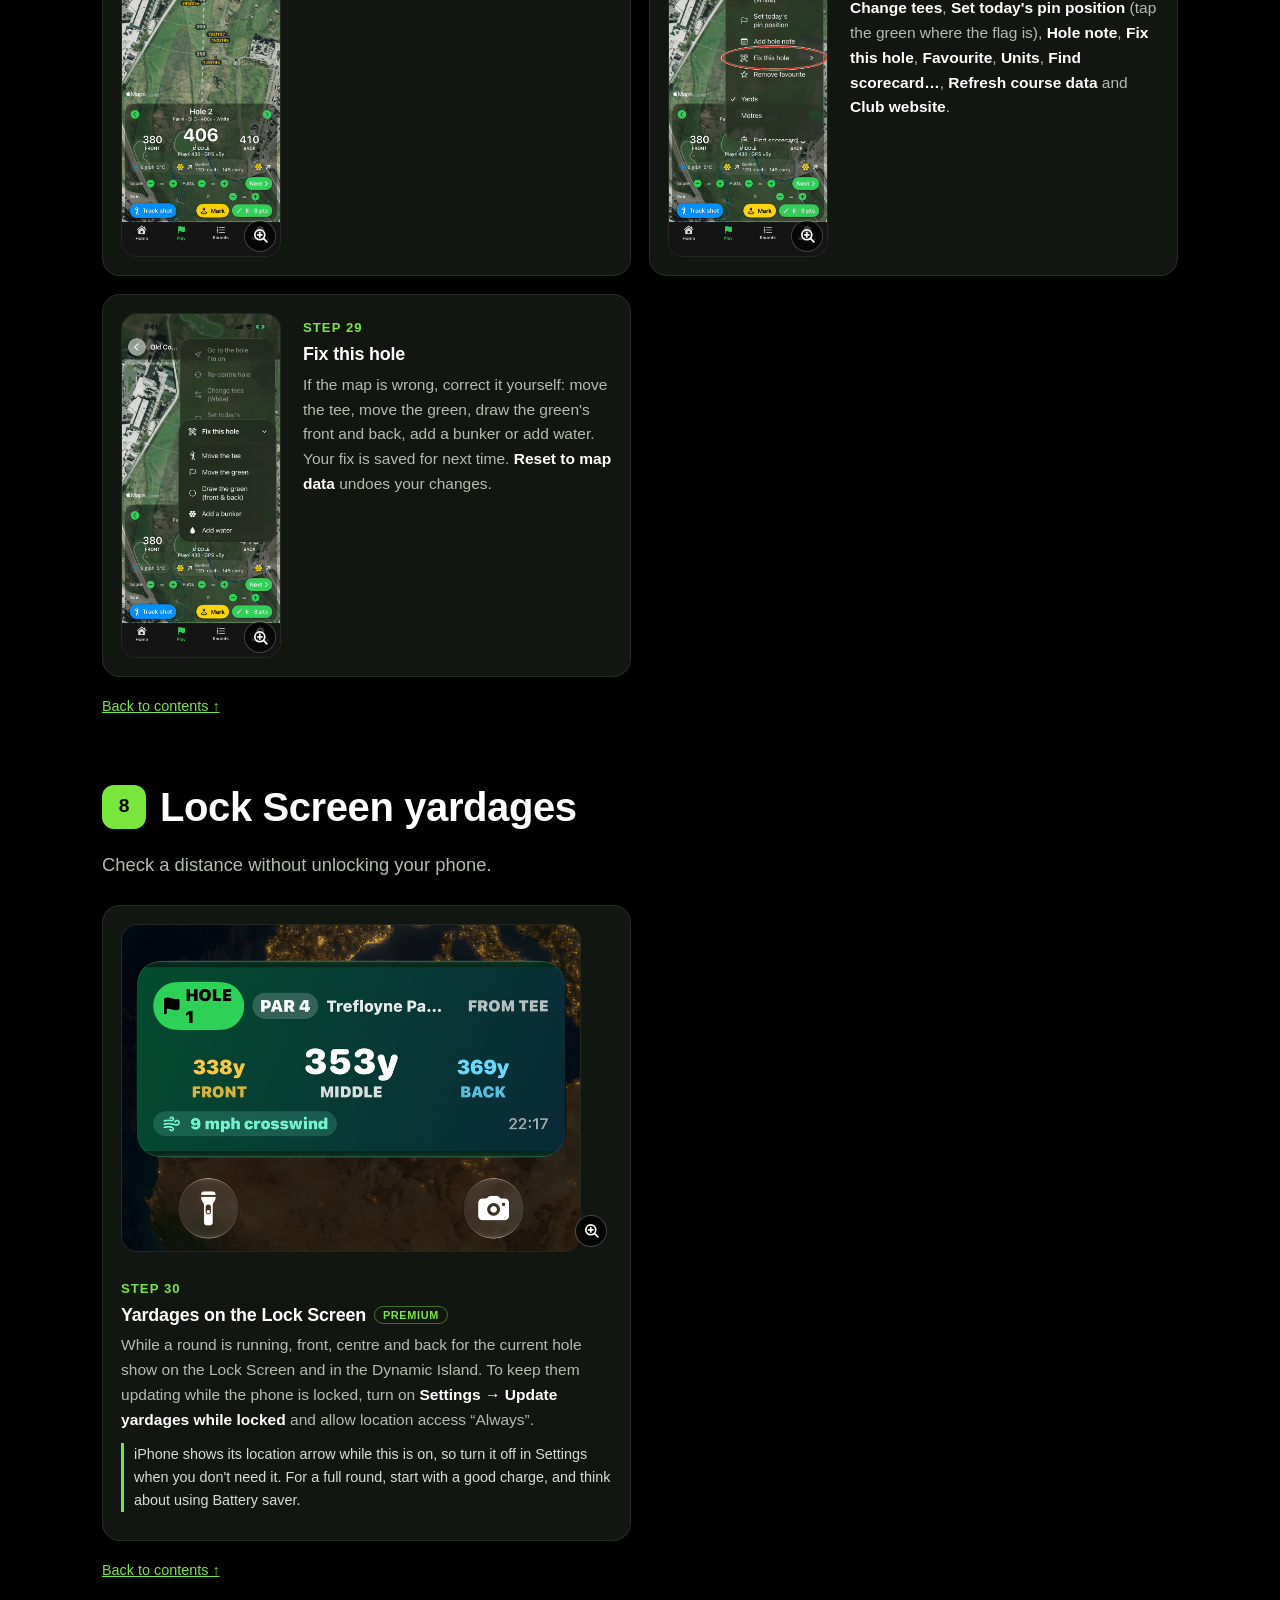
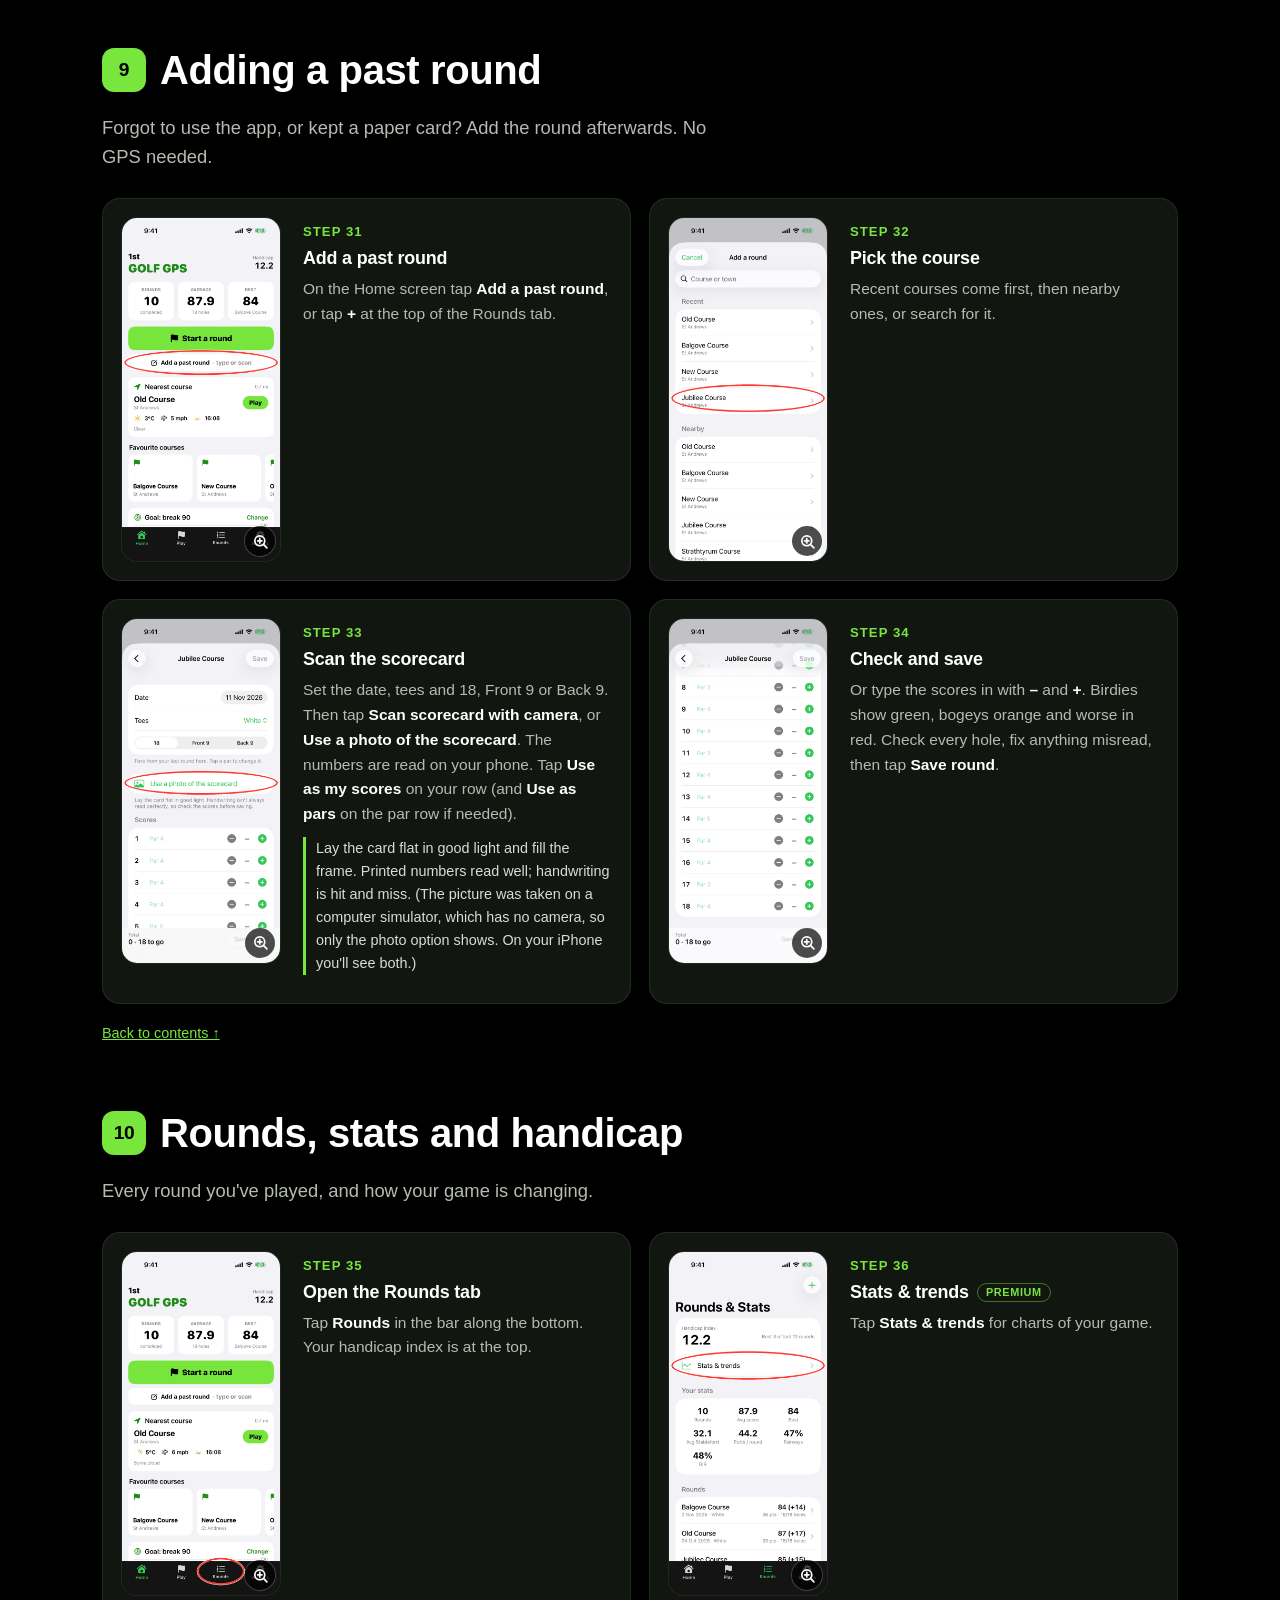
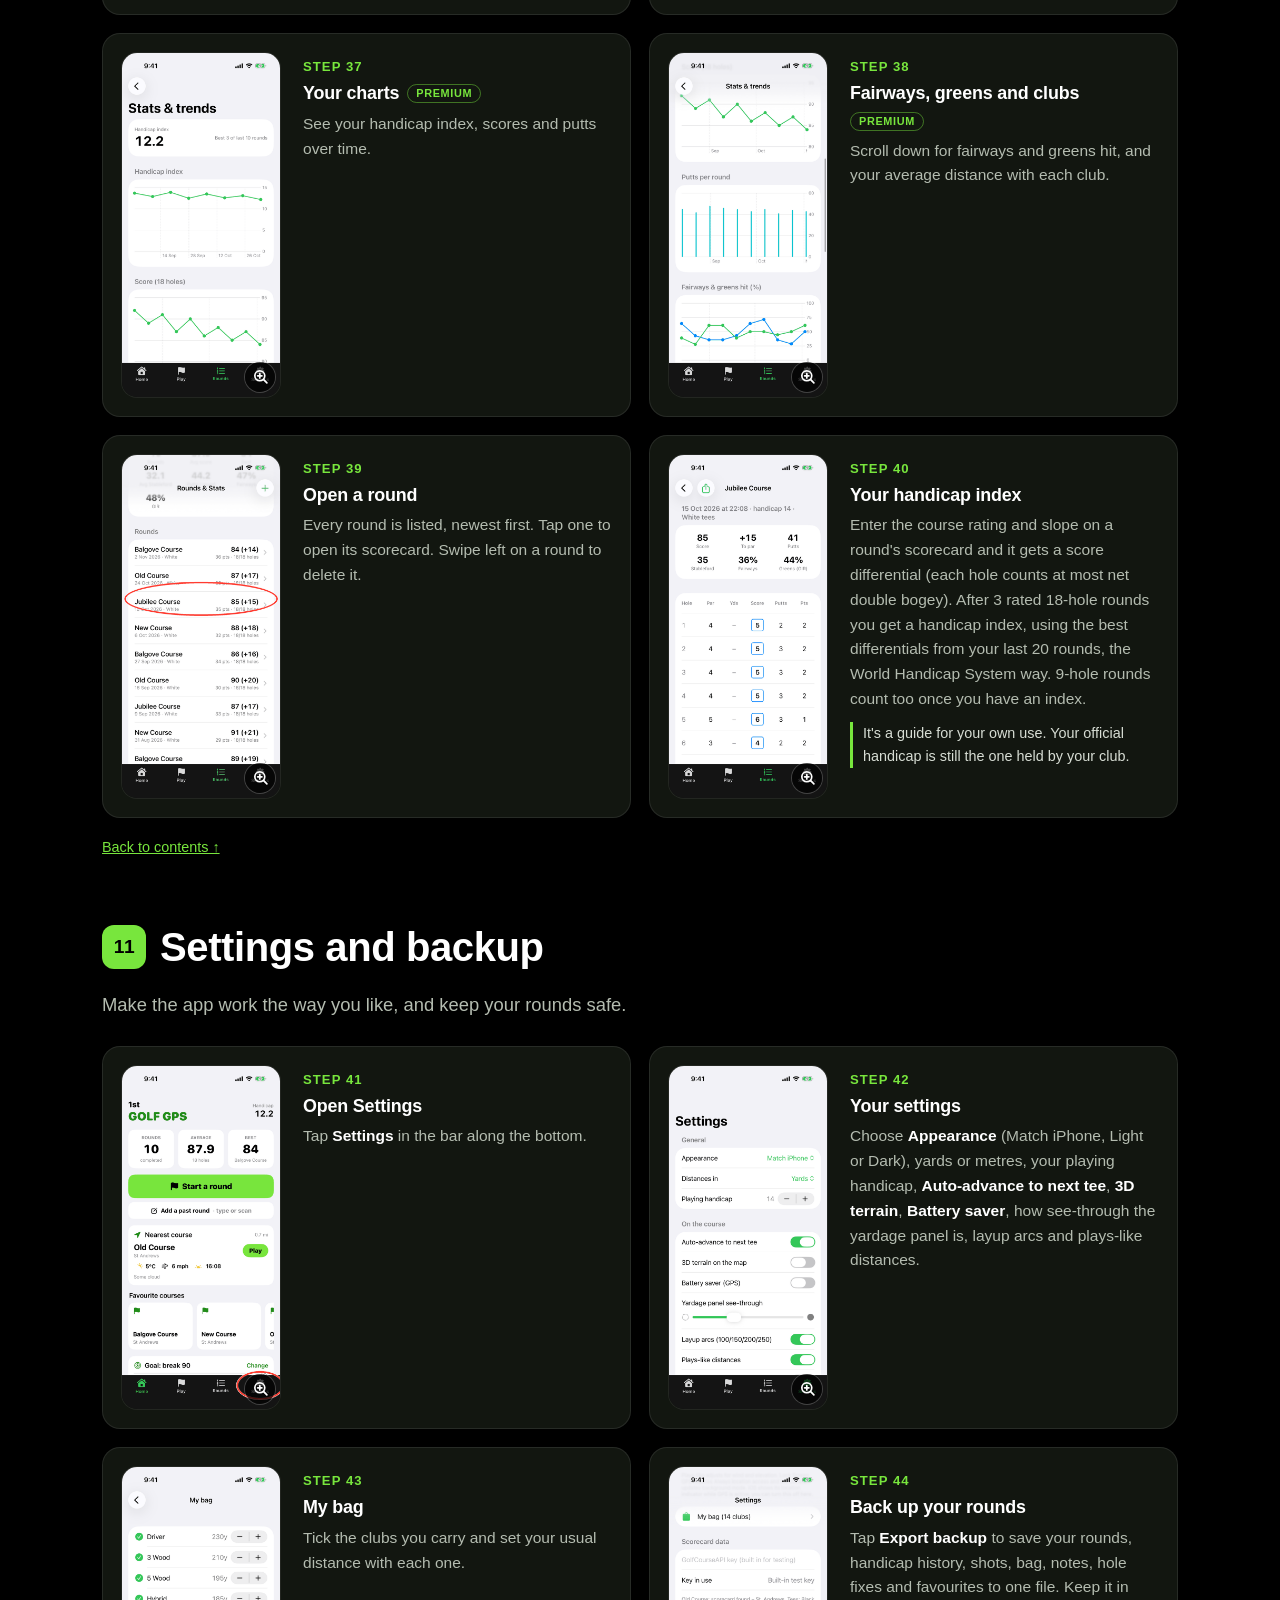
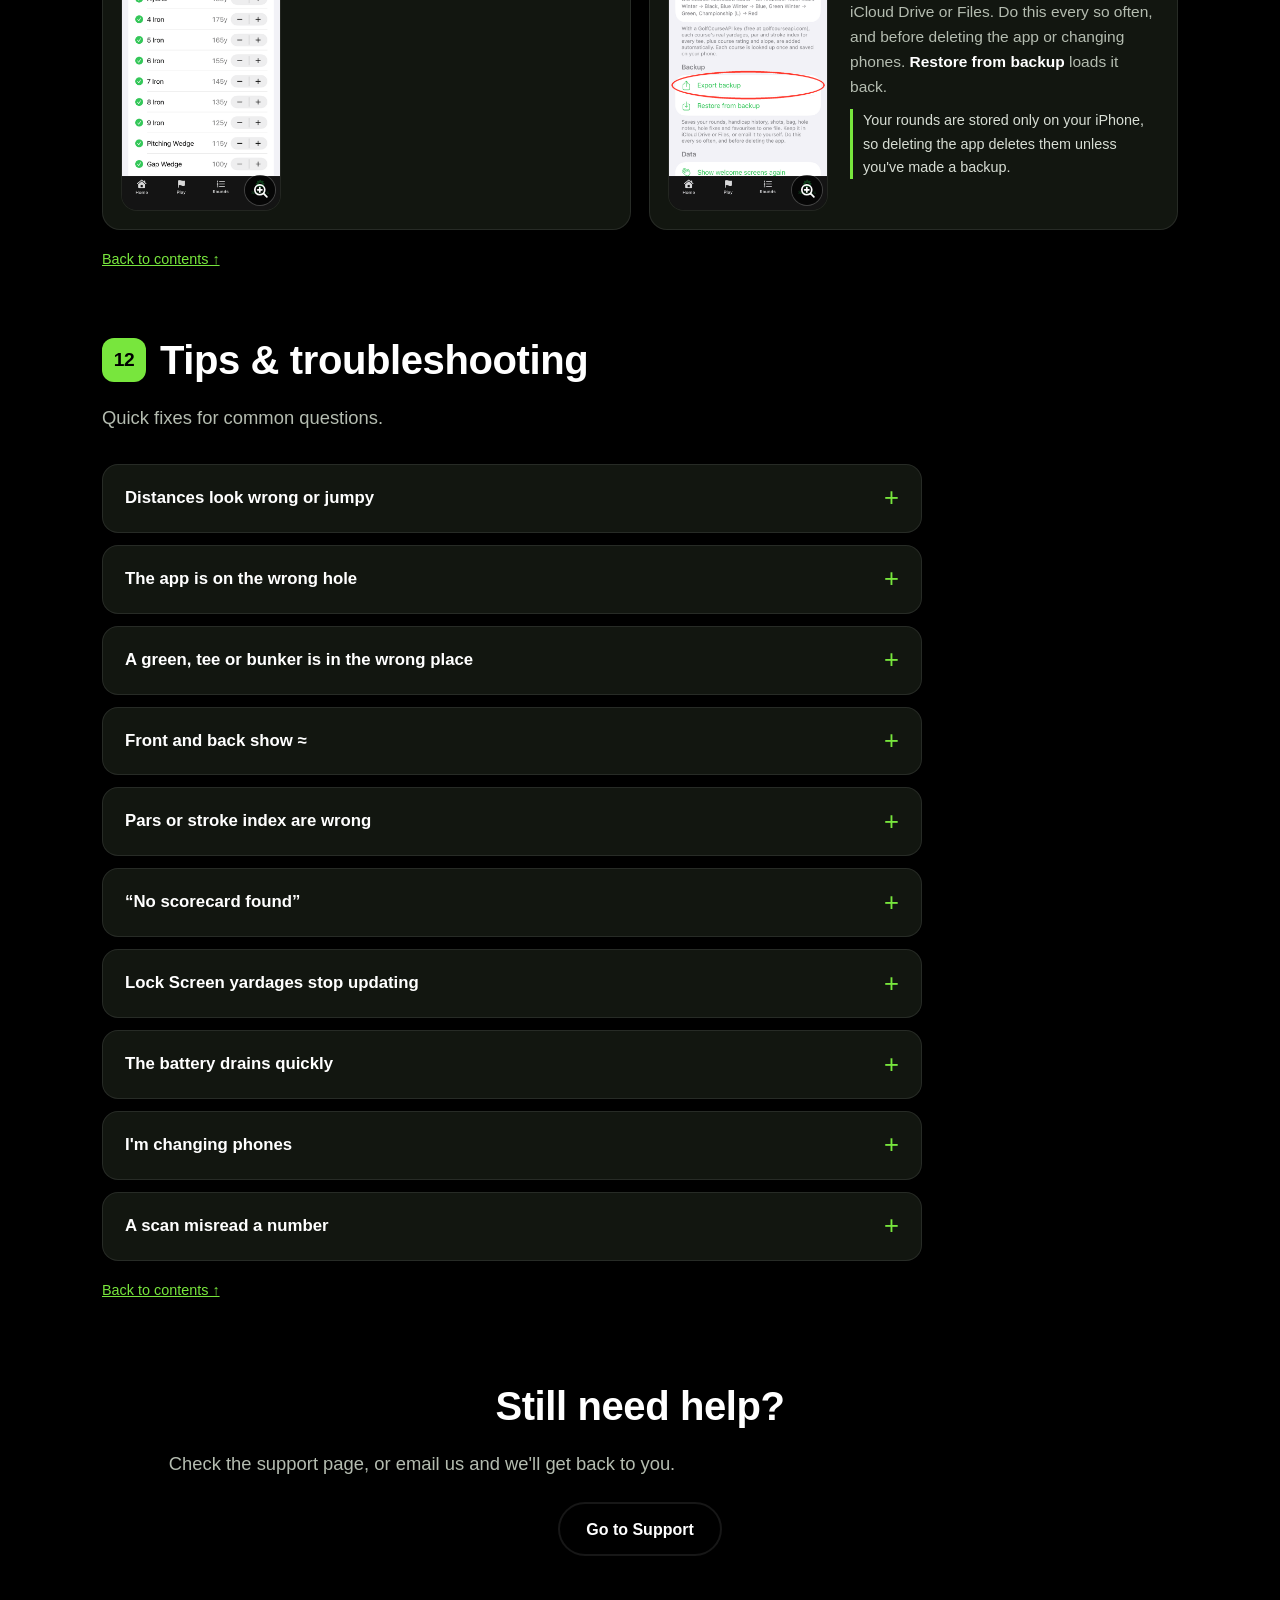
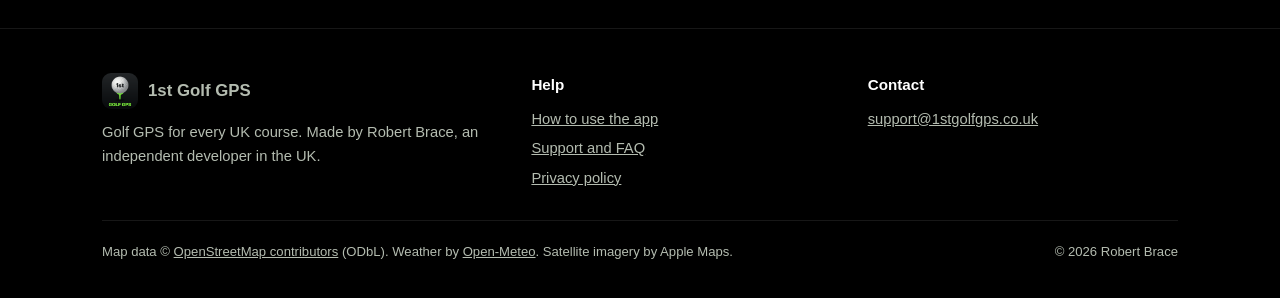
==== commit fe698173: "Guide: click a step to enlarge it Adds guide.js so each step expands into a large panel and shrinks " ====
--- a/guide.html
+++ b/guide.html
@@ -46,7 +46,7 @@
         <a href="#settings"><span>11</span>Settings and backup</a>
         <a href="#tips"><span>12</span>Tips &amp; troubleshooting</a>
       </nav>
-      <p class="guide-note"><b>Quick start:</b> open the app → <b>Start a round</b> → pick your course → choose your tees → walk to the first tee. The yardages update as you walk, and the app moves to the next hole for you.<br><br>Steps marked <span class="tag">Premium</span> are part of the planned Premium plan. Still stuck? See <a href="support.html">Support</a>.</p>
+      <p class="guide-note"><b>Quick start:</b> open the app → <b>Start a round</b> → pick your course → choose your tees → walk to the first tee. The yardages update as you walk, and the app moves to the next hole for you.<br><br><b>Tip:</b> click or tap any step to see its picture bigger, and again to shrink it.<br><br>Steps marked <span class="tag">Premium</span> are part of the planned Premium plan. Still stuck? See <a href="support.html">Support</a>.</p>
     </div>
   </section>
 
@@ -55,8 +55,11 @@
       <h2><span class="num">1</span>Getting started</h2>
       <p class="lead">Your rounds stay on your iPhone: there are no accounts and no adverts. The first time you open the app, a short tour runs, then the app asks to use your location. Choose <b>Allow While Using App</b>, because distances need it.</p>
       <div class="guide-steps">
-        <div class="step">
-          <img src="images/guide/01-home.png" alt="The Home screen screen" width="360" height="783" loading="lazy">
+        <div class="step" data-expand tabindex="0" role="button" aria-expanded="false">
+          <div class="img-wrap">
+            <img src="images/guide/01-home.png" alt="The Home screen screen" width="360" height="783" loading="lazy">
+            <span class="zoom-hint" aria-hidden="true"><svg viewBox="0 0 24 24" fill="none" stroke="currentColor" stroke-width="2.4" stroke-linecap="round"><circle cx="11" cy="11" r="7"/><path d="M21 21l-4.5-4.5"/><path class="zh-v" d="M11 8v6"/><path d="M8 11h6"/></svg></span>
+          </div>
           <div>
             <span class="step-num">Step 1</span>
             <h3>The Home screen</h3>
@@ -64,16 +67,22 @@
             <p class="tip">A black bar along the bottom has four tabs: <b>Home</b>, <b>Play</b>, <b>Rounds</b> and <b>Settings</b>.</p>
           </div>
         </div>
-        <div class="step">
-          <img src="images/guide/02-home-more.png" alt="Your goal and your game screen" width="360" height="783" loading="lazy">
+        <div class="step" data-expand tabindex="0" role="button" aria-expanded="false">
+          <div class="img-wrap">
+            <img src="images/guide/02-home-more.png" alt="Your goal and your game screen" width="360" height="783" loading="lazy">
+            <span class="zoom-hint" aria-hidden="true"><svg viewBox="0 0 24 24" fill="none" stroke="currentColor" stroke-width="2.4" stroke-linecap="round"><circle cx="11" cy="11" r="7"/><path d="M21 21l-4.5-4.5"/><path class="zh-v" d="M11 8v6"/><path d="M8 11h6"/></svg></span>
+          </div>
           <div>
             <span class="step-num">Step 2</span>
             <h3>Your goal and your game</h3>
             <p>Scroll down for your goal, which starts as “Break 90” (tap <b>Change</b> to pick another), your handicap trend, and your game: putts, fairways hit, greens in regulation and your birdie, par and bogey split.</p>
           </div>
         </div>
-        <div class="step">
-          <img src="images/guide/03-home-bag.png" alt="My bag screen" width="360" height="783" loading="lazy">
+        <div class="step" data-expand tabindex="0" role="button" aria-expanded="false">
+          <div class="img-wrap">
+            <img src="images/guide/03-home-bag.png" alt="My bag screen" width="360" height="783" loading="lazy">
+            <span class="zoom-hint" aria-hidden="true"><svg viewBox="0 0 24 24" fill="none" stroke="currentColor" stroke-width="2.4" stroke-linecap="round"><circle cx="11" cy="11" r="7"/><path d="M21 21l-4.5-4.5"/><path class="zh-v" d="M11 8v6"/><path d="M8 11h6"/></svg></span>
+          </div>
           <div>
             <span class="step-num">Step 3</span>
             <h3>My bag</h3>
@@ -89,16 +98,22 @@
       <h2><span class="num">2</span>Finding a course</h2>
       <p class="lead">The Play tab lists every golf course in the UK. The full list is built into the app, so there's no long download first.</p>
       <div class="guide-steps">
-        <div class="step">
-          <img src="images/guide/04-play-tab.png" alt="Open the Play tab screen" width="360" height="783" loading="lazy">
+        <div class="step" data-expand tabindex="0" role="button" aria-expanded="false">
+          <div class="img-wrap">
+            <img src="images/guide/04-play-tab.png" alt="Open the Play tab screen" width="360" height="783" loading="lazy">
+            <span class="zoom-hint" aria-hidden="true"><svg viewBox="0 0 24 24" fill="none" stroke="currentColor" stroke-width="2.4" stroke-linecap="round"><circle cx="11" cy="11" r="7"/><path d="M21 21l-4.5-4.5"/><path class="zh-v" d="M11 8v6"/><path d="M8 11h6"/></svg></span>
+          </div>
           <div>
             <span class="step-num">Step 4</span>
             <h3>Open the Play tab</h3>
             <p>Tap <b>Play</b> in the bar along the bottom.</p>
           </div>
         </div>
-        <div class="step">
-          <img src="images/guide/05-course-list.png" alt="The course list screen" width="360" height="783" loading="lazy">
+        <div class="step" data-expand tabindex="0" role="button" aria-expanded="false">
+          <div class="img-wrap">
+            <img src="images/guide/05-course-list.png" alt="The course list screen" width="360" height="783" loading="lazy">
+            <span class="zoom-hint" aria-hidden="true"><svg viewBox="0 0 24 24" fill="none" stroke="currentColor" stroke-width="2.4" stroke-linecap="round"><circle cx="11" cy="11" r="7"/><path d="M21 21l-4.5-4.5"/><path class="zh-v" d="M11 8v6"/><path d="M8 11h6"/></svg></span>
+          </div>
           <div>
             <span class="step-num">Step 5</span>
             <h3>The course list</h3>
@@ -106,16 +121,22 @@
             <p class="tip">To make a course a favourite, swipe it to the right and tap the star. Favourites show on the Home screen.</p>
           </div>
         </div>
-        <div class="step">
-          <img src="images/guide/06-search.png" alt="Search screen" width="360" height="783" loading="lazy">
+        <div class="step" data-expand tabindex="0" role="button" aria-expanded="false">
+          <div class="img-wrap">
+            <img src="images/guide/06-search.png" alt="Search screen" width="360" height="783" loading="lazy">
+            <span class="zoom-hint" aria-hidden="true"><svg viewBox="0 0 24 24" fill="none" stroke="currentColor" stroke-width="2.4" stroke-linecap="round"><circle cx="11" cy="11" r="7"/><path d="M21 21l-4.5-4.5"/><path class="zh-v" d="M11 8v6"/><path d="M8 11h6"/></svg></span>
+          </div>
           <div>
             <span class="step-num">Step 6</span>
             <h3>Search</h3>
             <p>Tap the search box and type a course name or town.</p>
           </div>
         </div>
-        <div class="step">
-          <img src="images/guide/07-pick-course.png" alt="Open the course screen" width="360" height="783" loading="lazy">
+        <div class="step" data-expand tabindex="0" role="button" aria-expanded="false">
+          <div class="img-wrap">
+            <img src="images/guide/07-pick-course.png" alt="Open the course screen" width="360" height="783" loading="lazy">
+            <span class="zoom-hint" aria-hidden="true"><svg viewBox="0 0 24 24" fill="none" stroke="currentColor" stroke-width="2.4" stroke-linecap="round"><circle cx="11" cy="11" r="7"/><path d="M21 21l-4.5-4.5"/><path class="zh-v" d="M11 8v6"/><path d="M8 11h6"/></svg></span>
+          </div>
           <div>
             <span class="step-num">Step 7</span>
             <h3>Open the course</h3>
@@ -132,16 +153,22 @@
       <h2><span class="num">3</span>Starting a round</h2>
       <p class="lead">Choose your tees and how many holes you're playing, then walk to the first tee.</p>
       <div class="guide-steps">
-        <div class="step">
-          <img src="images/guide/09-start-round.png" alt="Open the hole and tap Start round screen" width="360" height="783" loading="lazy">
+        <div class="step" data-expand tabindex="0" role="button" aria-expanded="false">
+          <div class="img-wrap">
+            <img src="images/guide/09-start-round.png" alt="Open the hole and tap Start round screen" width="360" height="783" loading="lazy">
+            <span class="zoom-hint" aria-hidden="true"><svg viewBox="0 0 24 24" fill="none" stroke="currentColor" stroke-width="2.4" stroke-linecap="round"><circle cx="11" cy="11" r="7"/><path d="M21 21l-4.5-4.5"/><path class="zh-v" d="M11 8v6"/><path d="M8 11h6"/></svg></span>
+          </div>
           <div>
             <span class="step-num">Step 8</span>
             <h3>Open the hole and tap Start round</h3>
             <p>Each hole is a satellite map lined up to play up the screen, from tee to green, with a see-through yardage panel at the bottom. Pinch to zoom and drag to move around. Layup arcs show 100, 150, 200 and 250 to the green. When you're ready, tap the green <b>Start round</b> button at the bottom of the yardage panel.</p>
           </div>
         </div>
-        <div class="step">
-          <img src="images/guide/10-tees.png" alt="Pick your tees screen" width="360" height="783" loading="lazy">
+        <div class="step" data-expand tabindex="0" role="button" aria-expanded="false">
+          <div class="img-wrap">
+            <img src="images/guide/10-tees.png" alt="Pick your tees screen" width="360" height="783" loading="lazy">
+            <span class="zoom-hint" aria-hidden="true"><svg viewBox="0 0 24 24" fill="none" stroke="currentColor" stroke-width="2.4" stroke-linecap="round"><circle cx="11" cy="11" r="7"/><path d="M21 21l-4.5-4.5"/><path class="zh-v" d="M11 8v6"/><path d="M8 11h6"/></svg></span>
+          </div>
           <div>
             <span class="step-num">Step 9</span>
             <h3>Pick your tees</h3>
@@ -158,8 +185,11 @@
       <h2><span class="num">4</span>On the course</h2>
       <p class="lead">Your distances update as you walk, and the app moves to the next hole when you reach its tee.</p>
       <div class="guide-steps">
-        <div class="step">
-          <img src="images/guide/11-yardages.png" alt="The yardage panel screen" width="360" height="783" loading="lazy">
+        <div class="step" data-expand tabindex="0" role="button" aria-expanded="false">
+          <div class="img-wrap">
+            <img src="images/guide/11-yardages.png" alt="The yardage panel screen" width="360" height="783" loading="lazy">
+            <span class="zoom-hint" aria-hidden="true"><svg viewBox="0 0 24 24" fill="none" stroke="currentColor" stroke-width="2.4" stroke-linecap="round"><circle cx="11" cy="11" r="7"/><path d="M21 21l-4.5-4.5"/><path class="zh-v" d="M11 8v6"/><path d="M8 11h6"/></svg></span>
+          </div>
           <div>
             <span class="step-num">Step 10</span>
             <h3>The yardage panel</h3>
@@ -167,40 +197,55 @@
             <p class="tip">Plays-like distances, wind and club suggestions are Premium.</p>
           </div>
         </div>
-        <div class="step">
-          <img src="images/guide/12-compass.png" alt="The compass screen" width="360" height="783" loading="lazy">
+        <div class="step" data-expand tabindex="0" role="button" aria-expanded="false">
+          <div class="img-wrap">
+            <img src="images/guide/12-compass.png" alt="The compass screen" width="360" height="783" loading="lazy">
+            <span class="zoom-hint" aria-hidden="true"><svg viewBox="0 0 24 24" fill="none" stroke="currentColor" stroke-width="2.4" stroke-linecap="round"><circle cx="11" cy="11" r="7"/><path d="M21 21l-4.5-4.5"/><path class="zh-v" d="M11 8v6"/><path d="M8 11h6"/></svg></span>
+          </div>
           <div>
             <span class="step-num">Step 11</span>
             <h3>The compass</h3>
             <p>The compass in the top-right corner shows N, E, S and W, with N in red. The green arrow points the way the hole plays, and the label under it says which way that is, such as “Plays NE”. Use it with the wind to judge whether the hole plays into the wind or downwind.</p>
           </div>
         </div>
-        <div class="step">
-          <img src="images/guide/13-measure.png" alt="Measure to any spot screen" width="360" height="783" loading="lazy">
+        <div class="step" data-expand tabindex="0" role="button" aria-expanded="false">
+          <div class="img-wrap">
+            <img src="images/guide/13-measure.png" alt="Measure to any spot screen" width="360" height="783" loading="lazy">
+            <span class="zoom-hint" aria-hidden="true"><svg viewBox="0 0 24 24" fill="none" stroke="currentColor" stroke-width="2.4" stroke-linecap="round"><circle cx="11" cy="11" r="7"/><path d="M21 21l-4.5-4.5"/><path class="zh-v" d="M11 8v6"/><path d="M8 11h6"/></svg></span>
+          </div>
           <div>
             <span class="step-num">Step 12</span>
             <h3>Measure to any spot</h3>
             <p>Tap anywhere on the map to set a target, such as a layup spot or the corner of a dogleg.</p>
           </div>
         </div>
-        <div class="step">
-          <img src="images/guide/14-measured.png" alt="Distance there and on screen" width="360" height="783" loading="lazy">
+        <div class="step" data-expand tabindex="0" role="button" aria-expanded="false">
+          <div class="img-wrap">
+            <img src="images/guide/14-measured.png" alt="Distance there and on screen" width="360" height="783" loading="lazy">
+            <span class="zoom-hint" aria-hidden="true"><svg viewBox="0 0 24 24" fill="none" stroke="currentColor" stroke-width="2.4" stroke-linecap="round"><circle cx="11" cy="11" r="7"/><path d="M21 21l-4.5-4.5"/><path class="zh-v" d="M11 8v6"/><path d="M8 11h6"/></svg></span>
+          </div>
           <div>
             <span class="step-num">Step 13</span>
             <h3>Distance there and on</h3>
             <p>You'll see the distance from you to the target, and from the target to the green. Tap the <b>✕</b> to clear it.</p>
           </div>
         </div>
-        <div class="step">
-          <img src="images/guide/15-green-view.png" alt="Zoom to the green screen" width="360" height="783" loading="lazy">
+        <div class="step" data-expand tabindex="0" role="button" aria-expanded="false">
+          <div class="img-wrap">
+            <img src="images/guide/15-green-view.png" alt="Zoom to the green screen" width="360" height="783" loading="lazy">
+            <span class="zoom-hint" aria-hidden="true"><svg viewBox="0 0 24 24" fill="none" stroke="currentColor" stroke-width="2.4" stroke-linecap="round"><circle cx="11" cy="11" r="7"/><path d="M21 21l-4.5-4.5"/><path class="zh-v" d="M11 8v6"/><path d="M8 11h6"/></svg></span>
+          </div>
           <div>
             <span class="step-num">Step 14</span>
             <h3>Zoom to the green <span class="tag">Premium</span></h3>
             <p>Tap the green button at the top to zoom right in on the green. Tap it again to see the whole hole.</p>
           </div>
         </div>
-        <div class="step">
-          <img src="images/guide/17-flyover.png" alt="Hole flyover screen" width="360" height="783" loading="lazy">
+        <div class="step" data-expand tabindex="0" role="button" aria-expanded="false">
+          <div class="img-wrap">
+            <img src="images/guide/17-flyover.png" alt="Hole flyover screen" width="360" height="783" loading="lazy">
+            <span class="zoom-hint" aria-hidden="true"><svg viewBox="0 0 24 24" fill="none" stroke="currentColor" stroke-width="2.4" stroke-linecap="round"><circle cx="11" cy="11" r="7"/><path d="M21 21l-4.5-4.5"/><path class="zh-v" d="M11 8v6"/><path d="M8 11h6"/></svg></span>
+          </div>
           <div>
             <span class="step-num">Step 15</span>
             <h3>Hole flyover <span class="tag">Premium</span></h3>
@@ -216,40 +261,55 @@
       <h2><span class="num">5</span>Scoring your round</h2>
       <p class="lead">Quick scoring from the yardage panel, with the full card a tap away.</p>
       <div class="guide-steps">
-        <div class="step">
-          <img src="images/guide/18-score.png" alt="Enter your score screen" width="360" height="783" loading="lazy">
+        <div class="step" data-expand tabindex="0" role="button" aria-expanded="false">
+          <div class="img-wrap">
+            <img src="images/guide/18-score.png" alt="Enter your score screen" width="360" height="783" loading="lazy">
+            <span class="zoom-hint" aria-hidden="true"><svg viewBox="0 0 24 24" fill="none" stroke="currentColor" stroke-width="2.4" stroke-linecap="round"><circle cx="11" cy="11" r="7"/><path d="M21 21l-4.5-4.5"/><path class="zh-v" d="M11 8v6"/><path d="M8 11h6"/></svg></span>
+          </div>
           <div>
             <span class="step-num">Step 16</span>
             <h3>Enter your score</h3>
             <p>When you finish a hole, use <b>–</b> and <b>+</b> next to <b>Score</b>.</p>
           </div>
         </div>
-        <div class="step">
-          <img src="images/guide/19-putts.png" alt="Add your putts screen" width="360" height="783" loading="lazy">
+        <div class="step" data-expand tabindex="0" role="button" aria-expanded="false">
+          <div class="img-wrap">
+            <img src="images/guide/19-putts.png" alt="Add your putts screen" width="360" height="783" loading="lazy">
+            <span class="zoom-hint" aria-hidden="true"><svg viewBox="0 0 24 24" fill="none" stroke="currentColor" stroke-width="2.4" stroke-linecap="round"><circle cx="11" cy="11" r="7"/><path d="M21 21l-4.5-4.5"/><path class="zh-v" d="M11 8v6"/><path d="M8 11h6"/></svg></span>
+          </div>
           <div>
             <span class="step-num">Step 17</span>
             <h3>Add your putts</h3>
             <p>Do the same for <b>Putts</b>. Scores save as soon as you tap.</p>
           </div>
         </div>
-        <div class="step">
-          <img src="images/guide/20-next.png" alt="Next hole screen" width="360" height="783" loading="lazy">
+        <div class="step" data-expand tabindex="0" role="button" aria-expanded="false">
+          <div class="img-wrap">
+            <img src="images/guide/20-next.png" alt="Next hole screen" width="360" height="783" loading="lazy">
+            <span class="zoom-hint" aria-hidden="true"><svg viewBox="0 0 24 24" fill="none" stroke="currentColor" stroke-width="2.4" stroke-linecap="round"><circle cx="11" cy="11" r="7"/><path d="M21 21l-4.5-4.5"/><path class="zh-v" d="M11 8v6"/><path d="M8 11h6"/></svg></span>
+          </div>
           <div>
             <span class="step-num">Step 18</span>
             <h3>Next hole</h3>
             <p>Tap the green <b>Next</b> button to move to the next tee. On the last hole it becomes <b>Scorecard</b>, which opens your full card.</p>
           </div>
         </div>
-        <div class="step">
-          <img src="images/guide/21-scorecard-button.png" alt="Open the scorecard screen" width="360" height="783" loading="lazy">
+        <div class="step" data-expand tabindex="0" role="button" aria-expanded="false">
+          <div class="img-wrap">
+            <img src="images/guide/21-scorecard-button.png" alt="Open the scorecard screen" width="360" height="783" loading="lazy">
+            <span class="zoom-hint" aria-hidden="true"><svg viewBox="0 0 24 24" fill="none" stroke="currentColor" stroke-width="2.4" stroke-linecap="round"><circle cx="11" cy="11" r="7"/><path d="M21 21l-4.5-4.5"/><path class="zh-v" d="M11 8v6"/><path d="M8 11h6"/></svg></span>
+          </div>
           <div>
             <span class="step-num">Step 19</span>
             <h3>Open the scorecard</h3>
             <p>Tap the scorecard button at the top of the course screen any time during a round.</p>
           </div>
         </div>
-        <div class="step">
-          <img src="images/guide/22-scorecard.png" alt="The scorecard screen" width="360" height="783" loading="lazy">
+        <div class="step" data-expand tabindex="0" role="button" aria-expanded="false">
+          <div class="img-wrap">
+            <img src="images/guide/22-scorecard.png" alt="The scorecard screen" width="360" height="783" loading="lazy">
+            <span class="zoom-hint" aria-hidden="true"><svg viewBox="0 0 24 24" fill="none" stroke="currentColor" stroke-width="2.4" stroke-linecap="round"><circle cx="11" cy="11" r="7"/><path d="M21 21l-4.5-4.5"/><path class="zh-v" d="M11 8v6"/><path d="M8 11h6"/></svg></span>
+          </div>
           <div>
             <span class="step-num">Step 20</span>
             <h3>The scorecard</h3>
@@ -257,16 +317,22 @@
             <p class="tip">Stableford points are Premium.</p>
           </div>
         </div>
-        <div class="step">
-          <img src="images/guide/23-add-partner.png" alt="Playing partners screen" width="360" height="783" loading="lazy">
+        <div class="step" data-expand tabindex="0" role="button" aria-expanded="false">
+          <div class="img-wrap">
+            <img src="images/guide/23-add-partner.png" alt="Playing partners screen" width="360" height="783" loading="lazy">
+            <span class="zoom-hint" aria-hidden="true"><svg viewBox="0 0 24 24" fill="none" stroke="currentColor" stroke-width="2.4" stroke-linecap="round"><circle cx="11" cy="11" r="7"/><path d="M21 21l-4.5-4.5"/><path class="zh-v" d="M11 8v6"/><path d="M8 11h6"/></svg></span>
+          </div>
           <div>
             <span class="step-num">Step 21</span>
             <h3>Playing partners</h3>
             <p>Tap <b>Add playing partner</b> and enter their name and handicap. You can add up to 3, score them hole by hole from the yardage panel, and the scorecard shows a leaderboard.</p>
           </div>
         </div>
-        <div class="step">
-          <img src="images/guide/25-share.png" alt="Share and finish screen" width="360" height="783" loading="lazy">
+        <div class="step" data-expand tabindex="0" role="button" aria-expanded="false">
+          <div class="img-wrap">
+            <img src="images/guide/25-share.png" alt="Share and finish screen" width="360" height="783" loading="lazy">
+            <span class="zoom-hint" aria-hidden="true"><svg viewBox="0 0 24 24" fill="none" stroke="currentColor" stroke-width="2.4" stroke-linecap="round"><circle cx="11" cy="11" r="7"/><path d="M21 21l-4.5-4.5"/><path class="zh-v" d="M11 8v6"/><path d="M8 11h6"/></svg></span>
+          </div>
           <div>
             <span class="step-num">Step 22</span>
             <h3>Share and finish</h3>
@@ -282,24 +348,33 @@
       <h2><span class="num">6</span>Tracking shots</h2>
       <p class="lead">Learn how far you really hit each club, so club suggestions get more accurate.</p>
       <div class="guide-steps">
-        <div class="step">
-          <img src="images/guide/26-track-shot.png" alt="Track a shot screen" width="360" height="783" loading="lazy">
+        <div class="step" data-expand tabindex="0" role="button" aria-expanded="false">
+          <div class="img-wrap">
+            <img src="images/guide/26-track-shot.png" alt="Track a shot screen" width="360" height="783" loading="lazy">
+            <span class="zoom-hint" aria-hidden="true"><svg viewBox="0 0 24 24" fill="none" stroke="currentColor" stroke-width="2.4" stroke-linecap="round"><circle cx="11" cy="11" r="7"/><path d="M21 21l-4.5-4.5"/><path class="zh-v" d="M11 8v6"/><path d="M8 11h6"/></svg></span>
+          </div>
           <div>
             <span class="step-num">Step 23</span>
             <h3>Track a shot <span class="tag">Premium</span></h3>
             <p>Stand by your ball and tap <b>Track shot</b>.</p>
           </div>
         </div>
-        <div class="step">
-          <img src="images/guide/27-pick-club.png" alt="Choose the club screen" width="360" height="783" loading="lazy">
+        <div class="step" data-expand tabindex="0" role="button" aria-expanded="false">
+          <div class="img-wrap">
+            <img src="images/guide/27-pick-club.png" alt="Choose the club screen" width="360" height="783" loading="lazy">
+            <span class="zoom-hint" aria-hidden="true"><svg viewBox="0 0 24 24" fill="none" stroke="currentColor" stroke-width="2.4" stroke-linecap="round"><circle cx="11" cy="11" r="7"/><path d="M21 21l-4.5-4.5"/><path class="zh-v" d="M11 8v6"/><path d="M8 11h6"/></svg></span>
+          </div>
           <div>
             <span class="step-num">Step 24</span>
             <h3>Choose the club <span class="tag">Premium</span></h3>
             <p>Pick the club you're hitting from your bag.</p>
           </div>
         </div>
-        <div class="step">
-          <img src="images/guide/28-shot-running.png" alt="Walk to your ball screen" width="360" height="783" loading="lazy">
+        <div class="step" data-expand tabindex="0" role="button" aria-expanded="false">
+          <div class="img-wrap">
+            <img src="images/guide/28-shot-running.png" alt="Walk to your ball screen" width="360" height="783" loading="lazy">
+            <span class="zoom-hint" aria-hidden="true"><svg viewBox="0 0 24 24" fill="none" stroke="currentColor" stroke-width="2.4" stroke-linecap="round"><circle cx="11" cy="11" r="7"/><path d="M21 21l-4.5-4.5"/><path class="zh-v" d="M11 8v6"/><path d="M8 11h6"/></svg></span>
+          </div>
           <div>
             <span class="step-num">Step 25</span>
             <h3>Walk to your ball <span class="tag">Premium</span></h3>
@@ -307,8 +382,11 @@
             <p class="tip">Once a club has 3 or more tracked shots, your real average replaces the distance you set in your bag.</p>
           </div>
         </div>
-        <div class="step">
-          <img src="images/guide/29-mark.png" alt="Mark your ball screen" width="360" height="783" loading="lazy">
+        <div class="step" data-expand tabindex="0" role="button" aria-expanded="false">
+          <div class="img-wrap">
+            <img src="images/guide/29-mark.png" alt="Mark your ball screen" width="360" height="783" loading="lazy">
+            <span class="zoom-hint" aria-hidden="true"><svg viewBox="0 0 24 24" fill="none" stroke="currentColor" stroke-width="2.4" stroke-linecap="round"><circle cx="11" cy="11" r="7"/><path d="M21 21l-4.5-4.5"/><path class="zh-v" d="M11 8v6"/><path d="M8 11h6"/></svg></span>
+          </div>
           <div>
             <span class="step-num">Step 26</span>
             <h3>Mark your ball <span class="tag">Premium</span></h3>
@@ -324,24 +402,33 @@
       <h2><span class="num">7</span>The ⋯ course menu</h2>
       <p class="lead">Extra tools for the course you're on.</p>
       <div class="guide-steps">
-        <div class="step">
-          <img src="images/guide/30-course-menu.png" alt="Open the menu screen" width="360" height="783" loading="lazy">
+        <div class="step" data-expand tabindex="0" role="button" aria-expanded="false">
+          <div class="img-wrap">
+            <img src="images/guide/30-course-menu.png" alt="Open the menu screen" width="360" height="783" loading="lazy">
+            <span class="zoom-hint" aria-hidden="true"><svg viewBox="0 0 24 24" fill="none" stroke="currentColor" stroke-width="2.4" stroke-linecap="round"><circle cx="11" cy="11" r="7"/><path d="M21 21l-4.5-4.5"/><path class="zh-v" d="M11 8v6"/><path d="M8 11h6"/></svg></span>
+          </div>
           <div>
             <span class="step-num">Step 27</span>
             <h3>Open the menu</h3>
             <p>Tap <b>⋯</b> at the top of the course screen.</p>
           </div>
         </div>
-        <div class="step">
-          <img src="images/guide/31-menu-open.png" alt="What&#x27;s in it screen" width="360" height="783" loading="lazy">
+        <div class="step" data-expand tabindex="0" role="button" aria-expanded="false">
+          <div class="img-wrap">
+            <img src="images/guide/31-menu-open.png" alt="What&#x27;s in it screen" width="360" height="783" loading="lazy">
+            <span class="zoom-hint" aria-hidden="true"><svg viewBox="0 0 24 24" fill="none" stroke="currentColor" stroke-width="2.4" stroke-linecap="round"><circle cx="11" cy="11" r="7"/><path d="M21 21l-4.5-4.5"/><path class="zh-v" d="M11 8v6"/><path d="M8 11h6"/></svg></span>
+          </div>
           <div>
             <span class="step-num">Step 28</span>
             <h3>What's in it</h3>
             <p><b>Go to the hole I'm on</b>, <b>Re-centre hole</b>, <b>Change tees</b>, <b>Set today's pin position</b> (tap the green where the flag is), <b>Hole note</b>, <b>Fix this hole</b>, <b>Favourite</b>, <b>Units</b>, <b>Find scorecard…</b>, <b>Refresh course data</b> and <b>Club website</b>.</p>
           </div>
         </div>
-        <div class="step">
-          <img src="images/guide/32-fix-menu.png" alt="Fix this hole screen" width="360" height="783" loading="lazy">
+        <div class="step" data-expand tabindex="0" role="button" aria-expanded="false">
+          <div class="img-wrap">
+            <img src="images/guide/32-fix-menu.png" alt="Fix this hole screen" width="360" height="783" loading="lazy">
+            <span class="zoom-hint" aria-hidden="true"><svg viewBox="0 0 24 24" fill="none" stroke="currentColor" stroke-width="2.4" stroke-linecap="round"><circle cx="11" cy="11" r="7"/><path d="M21 21l-4.5-4.5"/><path class="zh-v" d="M11 8v6"/><path d="M8 11h6"/></svg></span>
+          </div>
           <div>
             <span class="step-num">Step 29</span>
             <h3>Fix this hole</h3>
@@ -357,8 +444,11 @@
       <h2><span class="num">8</span>Lock Screen yardages</h2>
       <p class="lead">Check a distance without unlocking your phone.</p>
       <div class="guide-steps">
-        <div class="step step--wide">
-          <img src="images/guide/lock-screen.png" alt="Front, centre and back yardages on the iPhone Lock Screen" width="560" height="398" loading="lazy">
+        <div class="step step--wide" data-expand tabindex="0" role="button" aria-expanded="false">
+          <div class="img-wrap">
+            <img src="images/guide/lock-screen.png" alt="Front, centre and back yardages on the iPhone Lock Screen" width="560" height="398" loading="lazy">
+            <span class="zoom-hint" aria-hidden="true"><svg viewBox="0 0 24 24" fill="none" stroke="currentColor" stroke-width="2.4" stroke-linecap="round"><circle cx="11" cy="11" r="7"/><path d="M21 21l-4.5-4.5"/><path class="zh-v" d="M11 8v6"/><path d="M8 11h6"/></svg></span>
+          </div>
           <div>
             <span class="step-num">Step 30</span>
             <h3>Yardages on the Lock Screen <span class="tag">Premium</span></h3>
@@ -375,24 +465,33 @@
       <h2><span class="num">9</span>Adding a past round</h2>
       <p class="lead">Forgot to use the app, or kept a paper card? Add the round afterwards. No GPS needed.</p>
       <div class="guide-steps">
-        <div class="step">
-          <img src="images/guide/33-add-past.png" alt="Add a past round screen" width="360" height="783" loading="lazy">
+        <div class="step" data-expand tabindex="0" role="button" aria-expanded="false">
+          <div class="img-wrap">
+            <img src="images/guide/33-add-past.png" alt="Add a past round screen" width="360" height="783" loading="lazy">
+            <span class="zoom-hint" aria-hidden="true"><svg viewBox="0 0 24 24" fill="none" stroke="currentColor" stroke-width="2.4" stroke-linecap="round"><circle cx="11" cy="11" r="7"/><path d="M21 21l-4.5-4.5"/><path class="zh-v" d="M11 8v6"/><path d="M8 11h6"/></svg></span>
+          </div>
           <div>
             <span class="step-num">Step 31</span>
             <h3>Add a past round</h3>
             <p>On the Home screen tap <b>Add a past round</b>, or tap <b>+</b> at the top of the Rounds tab.</p>
           </div>
         </div>
-        <div class="step">
-          <img src="images/guide/34-pick-course.png" alt="Pick the course screen" width="360" height="783" loading="lazy">
+        <div class="step" data-expand tabindex="0" role="button" aria-expanded="false">
+          <div class="img-wrap">
+            <img src="images/guide/34-pick-course.png" alt="Pick the course screen" width="360" height="783" loading="lazy">
+            <span class="zoom-hint" aria-hidden="true"><svg viewBox="0 0 24 24" fill="none" stroke="currentColor" stroke-width="2.4" stroke-linecap="round"><circle cx="11" cy="11" r="7"/><path d="M21 21l-4.5-4.5"/><path class="zh-v" d="M11 8v6"/><path d="M8 11h6"/></svg></span>
+          </div>
           <div>
             <span class="step-num">Step 32</span>
             <h3>Pick the course</h3>
             <p>Recent courses come first, then nearby ones, or search for it.</p>
           </div>
         </div>
-        <div class="step">
-          <img src="images/guide/35-score-entry.png" alt="Scan the scorecard screen" width="360" height="783" loading="lazy">
+        <div class="step" data-expand tabindex="0" role="button" aria-expanded="false">
+          <div class="img-wrap">
+            <img src="images/guide/35-score-entry.png" alt="Scan the scorecard screen" width="360" height="783" loading="lazy">
+            <span class="zoom-hint" aria-hidden="true"><svg viewBox="0 0 24 24" fill="none" stroke="currentColor" stroke-width="2.4" stroke-linecap="round"><circle cx="11" cy="11" r="7"/><path d="M21 21l-4.5-4.5"/><path class="zh-v" d="M11 8v6"/><path d="M8 11h6"/></svg></span>
+          </div>
           <div>
             <span class="step-num">Step 33</span>
             <h3>Scan the scorecard</h3>
@@ -400,8 +499,11 @@
             <p class="tip">Lay the card flat in good light and fill the frame. Printed numbers read well; handwriting is hit and miss. (The picture was taken on a computer simulator, which has no camera, so only the photo option shows. On your iPhone you'll see both.)</p>
           </div>
         </div>
-        <div class="step">
-          <img src="images/guide/36-score-holes.png" alt="Check and save screen" width="360" height="783" loading="lazy">
+        <div class="step" data-expand tabindex="0" role="button" aria-expanded="false">
+          <div class="img-wrap">
+            <img src="images/guide/36-score-holes.png" alt="Check and save screen" width="360" height="783" loading="lazy">
+            <span class="zoom-hint" aria-hidden="true"><svg viewBox="0 0 24 24" fill="none" stroke="currentColor" stroke-width="2.4" stroke-linecap="round"><circle cx="11" cy="11" r="7"/><path d="M21 21l-4.5-4.5"/><path class="zh-v" d="M11 8v6"/><path d="M8 11h6"/></svg></span>
+          </div>
           <div>
             <span class="step-num">Step 34</span>
             <h3>Check and save</h3>
@@ -417,48 +519,66 @@
       <h2><span class="num">10</span>Rounds, stats and handicap</h2>
       <p class="lead">Every round you've played, and how your game is changing.</p>
       <div class="guide-steps">
-        <div class="step">
-          <img src="images/guide/37-rounds-tab.png" alt="Open the Rounds tab screen" width="360" height="783" loading="lazy">
+        <div class="step" data-expand tabindex="0" role="button" aria-expanded="false">
+          <div class="img-wrap">
+            <img src="images/guide/37-rounds-tab.png" alt="Open the Rounds tab screen" width="360" height="783" loading="lazy">
+            <span class="zoom-hint" aria-hidden="true"><svg viewBox="0 0 24 24" fill="none" stroke="currentColor" stroke-width="2.4" stroke-linecap="round"><circle cx="11" cy="11" r="7"/><path d="M21 21l-4.5-4.5"/><path class="zh-v" d="M11 8v6"/><path d="M8 11h6"/></svg></span>
+          </div>
           <div>
             <span class="step-num">Step 35</span>
             <h3>Open the Rounds tab</h3>
             <p>Tap <b>Rounds</b> in the bar along the bottom. Your handicap index is at the top.</p>
           </div>
         </div>
-        <div class="step">
-          <img src="images/guide/38-rounds.png" alt="Stats &amp; trends screen" width="360" height="783" loading="lazy">
+        <div class="step" data-expand tabindex="0" role="button" aria-expanded="false">
+          <div class="img-wrap">
+            <img src="images/guide/38-rounds.png" alt="Stats &amp; trends screen" width="360" height="783" loading="lazy">
+            <span class="zoom-hint" aria-hidden="true"><svg viewBox="0 0 24 24" fill="none" stroke="currentColor" stroke-width="2.4" stroke-linecap="round"><circle cx="11" cy="11" r="7"/><path d="M21 21l-4.5-4.5"/><path class="zh-v" d="M11 8v6"/><path d="M8 11h6"/></svg></span>
+          </div>
           <div>
             <span class="step-num">Step 36</span>
             <h3>Stats & trends <span class="tag">Premium</span></h3>
             <p>Tap <b>Stats & trends</b> for charts of your game.</p>
           </div>
         </div>
-        <div class="step">
-          <img src="images/guide/39-stats.png" alt="Your charts screen" width="360" height="783" loading="lazy">
+        <div class="step" data-expand tabindex="0" role="button" aria-expanded="false">
+          <div class="img-wrap">
+            <img src="images/guide/39-stats.png" alt="Your charts screen" width="360" height="783" loading="lazy">
+            <span class="zoom-hint" aria-hidden="true"><svg viewBox="0 0 24 24" fill="none" stroke="currentColor" stroke-width="2.4" stroke-linecap="round"><circle cx="11" cy="11" r="7"/><path d="M21 21l-4.5-4.5"/><path class="zh-v" d="M11 8v6"/><path d="M8 11h6"/></svg></span>
+          </div>
           <div>
             <span class="step-num">Step 37</span>
             <h3>Your charts <span class="tag">Premium</span></h3>
             <p>See your handicap index, scores and putts over time.</p>
           </div>
         </div>
-        <div class="step">
-          <img src="images/guide/40-stats-more.png" alt="Fairways, greens and clubs screen" width="360" height="783" loading="lazy">
+        <div class="step" data-expand tabindex="0" role="button" aria-expanded="false">
+          <div class="img-wrap">
+            <img src="images/guide/40-stats-more.png" alt="Fairways, greens and clubs screen" width="360" height="783" loading="lazy">
+            <span class="zoom-hint" aria-hidden="true"><svg viewBox="0 0 24 24" fill="none" stroke="currentColor" stroke-width="2.4" stroke-linecap="round"><circle cx="11" cy="11" r="7"/><path d="M21 21l-4.5-4.5"/><path class="zh-v" d="M11 8v6"/><path d="M8 11h6"/></svg></span>
+          </div>
           <div>
             <span class="step-num">Step 38</span>
             <h3>Fairways, greens and clubs <span class="tag">Premium</span></h3>
             <p>Scroll down for fairways and greens hit, and your average distance with each club.</p>
           </div>
         </div>
-        <div class="step">
-          <img src="images/guide/41-round-row.png" alt="Open a round screen" width="360" height="783" loading="lazy">
+        <div class="step" data-expand tabindex="0" role="button" aria-expanded="false">
+          <div class="img-wrap">
+            <img src="images/guide/41-round-row.png" alt="Open a round screen" width="360" height="783" loading="lazy">
+            <span class="zoom-hint" aria-hidden="true"><svg viewBox="0 0 24 24" fill="none" stroke="currentColor" stroke-width="2.4" stroke-linecap="round"><circle cx="11" cy="11" r="7"/><path d="M21 21l-4.5-4.5"/><path class="zh-v" d="M11 8v6"/><path d="M8 11h6"/></svg></span>
+          </div>
           <div>
             <span class="step-num">Step 39</span>
             <h3>Open a round</h3>
             <p>Every round is listed, newest first. Tap one to open its scorecard. Swipe left on a round to delete it.</p>
           </div>
         </div>
-        <div class="step">
-          <img src="images/guide/42-round-card.png" alt="Your handicap index screen" width="360" height="783" loading="lazy">
+        <div class="step" data-expand tabindex="0" role="button" aria-expanded="false">
+          <div class="img-wrap">
+            <img src="images/guide/42-round-card.png" alt="Your handicap index screen" width="360" height="783" loading="lazy">
+            <span class="zoom-hint" aria-hidden="true"><svg viewBox="0 0 24 24" fill="none" stroke="currentColor" stroke-width="2.4" stroke-linecap="round"><circle cx="11" cy="11" r="7"/><path d="M21 21l-4.5-4.5"/><path class="zh-v" d="M11 8v6"/><path d="M8 11h6"/></svg></span>
+          </div>
           <div>
             <span class="step-num">Step 40</span>
             <h3>Your handicap index</h3>
@@ -475,32 +595,44 @@
       <h2><span class="num">11</span>Settings and backup</h2>
       <p class="lead">Make the app work the way you like, and keep your rounds safe.</p>
       <div class="guide-steps">
-        <div class="step">
-          <img src="images/guide/43-settings-tab.png" alt="Open Settings screen" width="360" height="783" loading="lazy">
+        <div class="step" data-expand tabindex="0" role="button" aria-expanded="false">
+          <div class="img-wrap">
+            <img src="images/guide/43-settings-tab.png" alt="Open Settings screen" width="360" height="783" loading="lazy">
+            <span class="zoom-hint" aria-hidden="true"><svg viewBox="0 0 24 24" fill="none" stroke="currentColor" stroke-width="2.4" stroke-linecap="round"><circle cx="11" cy="11" r="7"/><path d="M21 21l-4.5-4.5"/><path class="zh-v" d="M11 8v6"/><path d="M8 11h6"/></svg></span>
+          </div>
           <div>
             <span class="step-num">Step 41</span>
             <h3>Open Settings</h3>
             <p>Tap <b>Settings</b> in the bar along the bottom.</p>
           </div>
         </div>
-        <div class="step">
-          <img src="images/guide/44-settings.png" alt="Your settings screen" width="360" height="783" loading="lazy">
+        <div class="step" data-expand tabindex="0" role="button" aria-expanded="false">
+          <div class="img-wrap">
+            <img src="images/guide/44-settings.png" alt="Your settings screen" width="360" height="783" loading="lazy">
+            <span class="zoom-hint" aria-hidden="true"><svg viewBox="0 0 24 24" fill="none" stroke="currentColor" stroke-width="2.4" stroke-linecap="round"><circle cx="11" cy="11" r="7"/><path d="M21 21l-4.5-4.5"/><path class="zh-v" d="M11 8v6"/><path d="M8 11h6"/></svg></span>
+          </div>
           <div>
             <span class="step-num">Step 42</span>
             <h3>Your settings</h3>
             <p>Choose <b>Appearance</b> (Match iPhone, Light or Dark), yards or metres, your playing handicap, <b>Auto-advance to next tee</b>, <b>3D terrain</b>, <b>Battery saver</b>, how see-through the yardage panel is, layup arcs and plays-like distances.</p>
           </div>
         </div>
-        <div class="step">
-          <img src="images/guide/46-bag-screen.png" alt="My bag screen" width="360" height="783" loading="lazy">
+        <div class="step" data-expand tabindex="0" role="button" aria-expanded="false">
+          <div class="img-wrap">
+            <img src="images/guide/46-bag-screen.png" alt="My bag screen" width="360" height="783" loading="lazy">
+            <span class="zoom-hint" aria-hidden="true"><svg viewBox="0 0 24 24" fill="none" stroke="currentColor" stroke-width="2.4" stroke-linecap="round"><circle cx="11" cy="11" r="7"/><path d="M21 21l-4.5-4.5"/><path class="zh-v" d="M11 8v6"/><path d="M8 11h6"/></svg></span>
+          </div>
           <div>
             <span class="step-num">Step 43</span>
             <h3>My bag</h3>
             <p>Tick the clubs you carry and set your usual distance with each one.</p>
           </div>
         </div>
-        <div class="step">
-          <img src="images/guide/47-backup.png" alt="Back up your rounds screen" width="360" height="783" loading="lazy">
+        <div class="step" data-expand tabindex="0" role="button" aria-expanded="false">
+          <div class="img-wrap">
+            <img src="images/guide/47-backup.png" alt="Back up your rounds screen" width="360" height="783" loading="lazy">
+            <span class="zoom-hint" aria-hidden="true"><svg viewBox="0 0 24 24" fill="none" stroke="currentColor" stroke-width="2.4" stroke-linecap="round"><circle cx="11" cy="11" r="7"/><path d="M21 21l-4.5-4.5"/><path class="zh-v" d="M11 8v6"/><path d="M8 11h6"/></svg></span>
+          </div>
           <div>
             <span class="step-num">Step 44</span>
             <h3>Back up your rounds</h3>
@@ -599,5 +731,6 @@
 </footer>
 
 <script src="site.js"></script>
+<script src="guide.js"></script>
 </body>
 </html>
--- a/styles.css
+++ b/styles.css
@@ -324,3 +324,28 @@
 .guide-note b { color: var(--white); }
 .step--wide { grid-template-columns: 1fr; }
 .step--wide img { max-width: 460px; }
+
+/* ---------- Guide: click a step to enlarge it ---------- */
+.step[data-expand] { cursor: zoom-in; scroll-margin-top: 80px; transition: border-color 0.2s ease, background 0.2s ease; }
+.step[data-expand]:hover { border-color: rgba(120, 230, 61, 0.45); }
+.step[data-expand]:focus-visible { outline: 2px solid var(--green); outline-offset: 3px; }
+.img-wrap { position: relative; }
+.zoom-hint {
+  position: absolute; right: 6px; bottom: 6px; width: 30px; height: 30px; border-radius: 50%;
+  background: rgba(0, 0, 0, 0.7); color: var(--white); display: grid; place-items: center;
+  box-shadow: 0 0 0 1px rgba(255, 255, 255, 0.2);
+}
+.zoom-hint svg { width: 17px; height: 17px; }
+.step.is-open { grid-column: 1 / -1; cursor: zoom-out; border-color: rgba(120, 230, 61, 0.65); background: #151b12; }
+.step.is-open .zh-v { display: none; }
+.step.is-open h3 { font-size: 1.35rem; }
+.step.is-open p { font-size: 1.05rem; }
+@media (min-width: 700px) {
+  .step.is-open { grid-template-columns: minmax(280px, 380px) 1fr; gap: 36px; padding: 28px; align-items: center; }
+}
+@media (max-width: 699px) {
+  .step.is-open { grid-template-columns: 1fr; }
+  .step.is-open .img-wrap { max-width: 340px; width: 100%; margin: 0 auto; }
+}
+.step--wide.is-open { grid-template-columns: 1fr; align-items: start; }
+.step--wide.is-open img { max-width: 640px; }
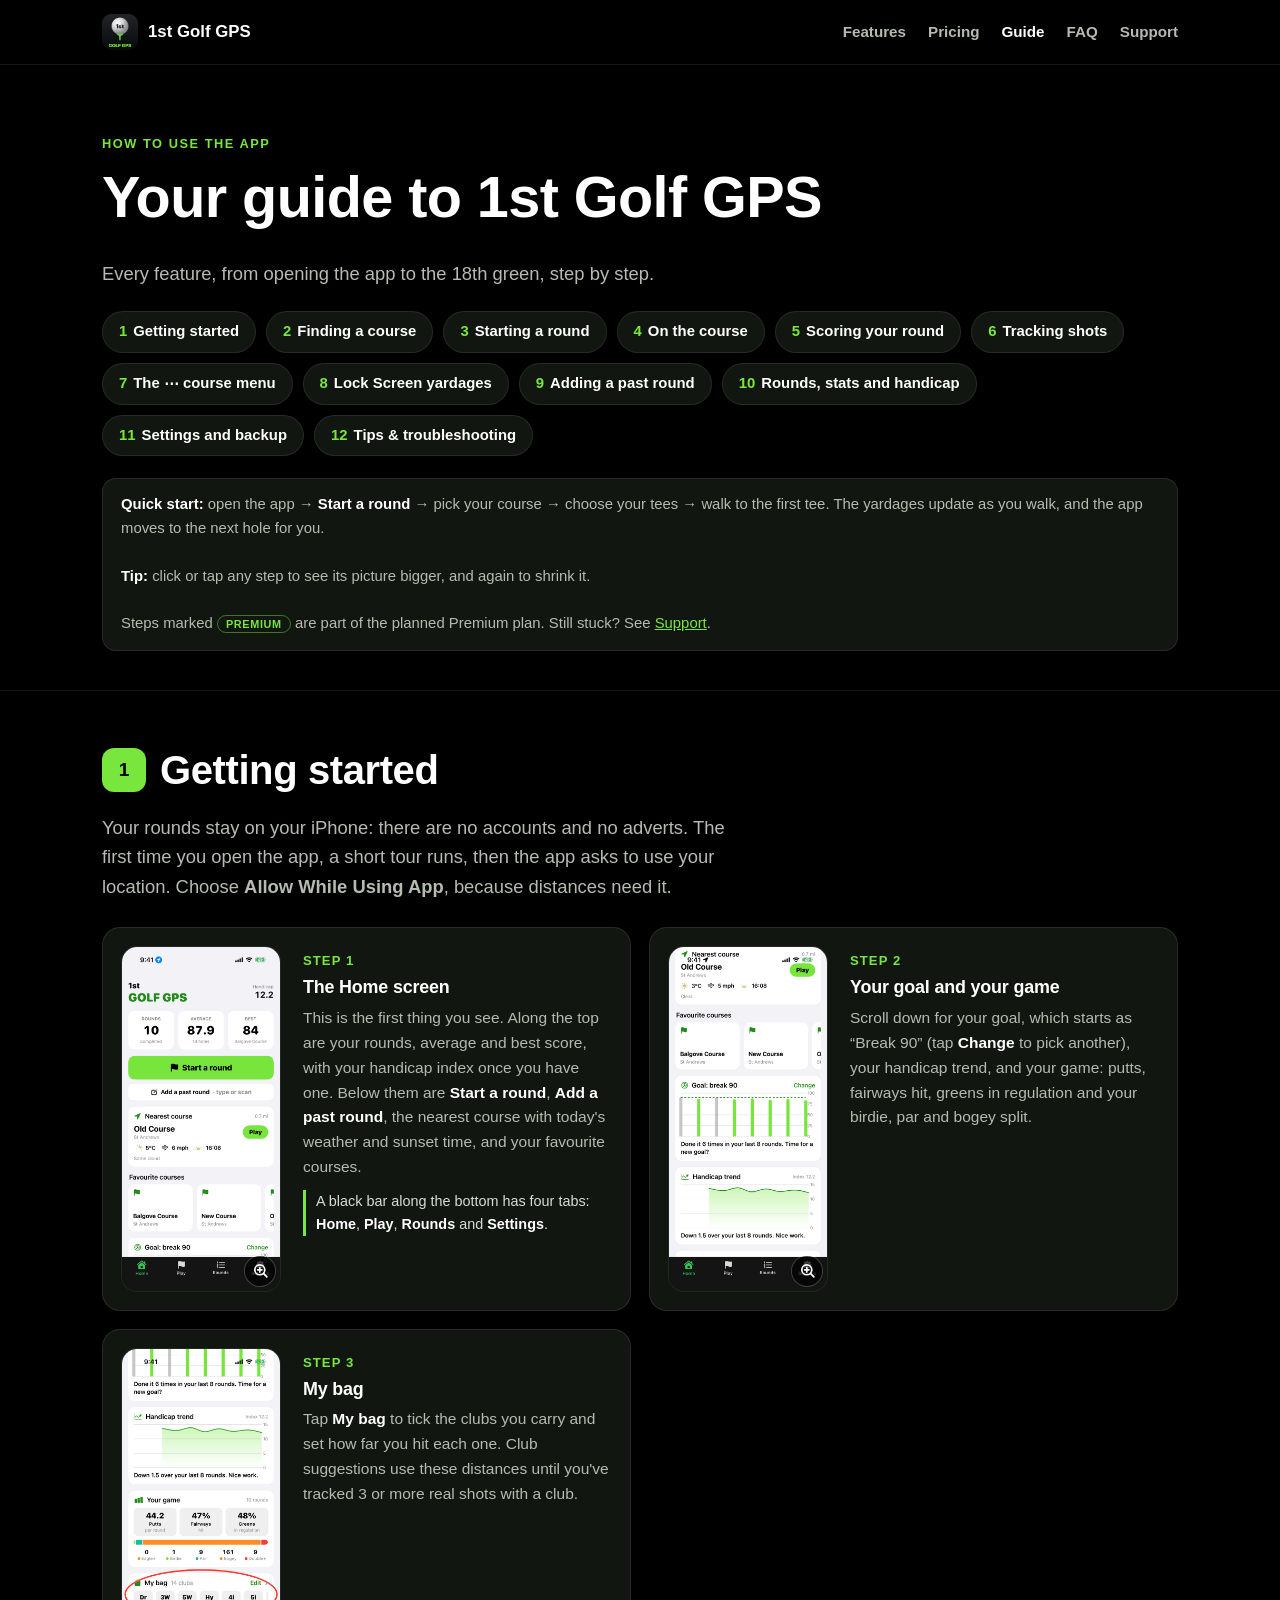
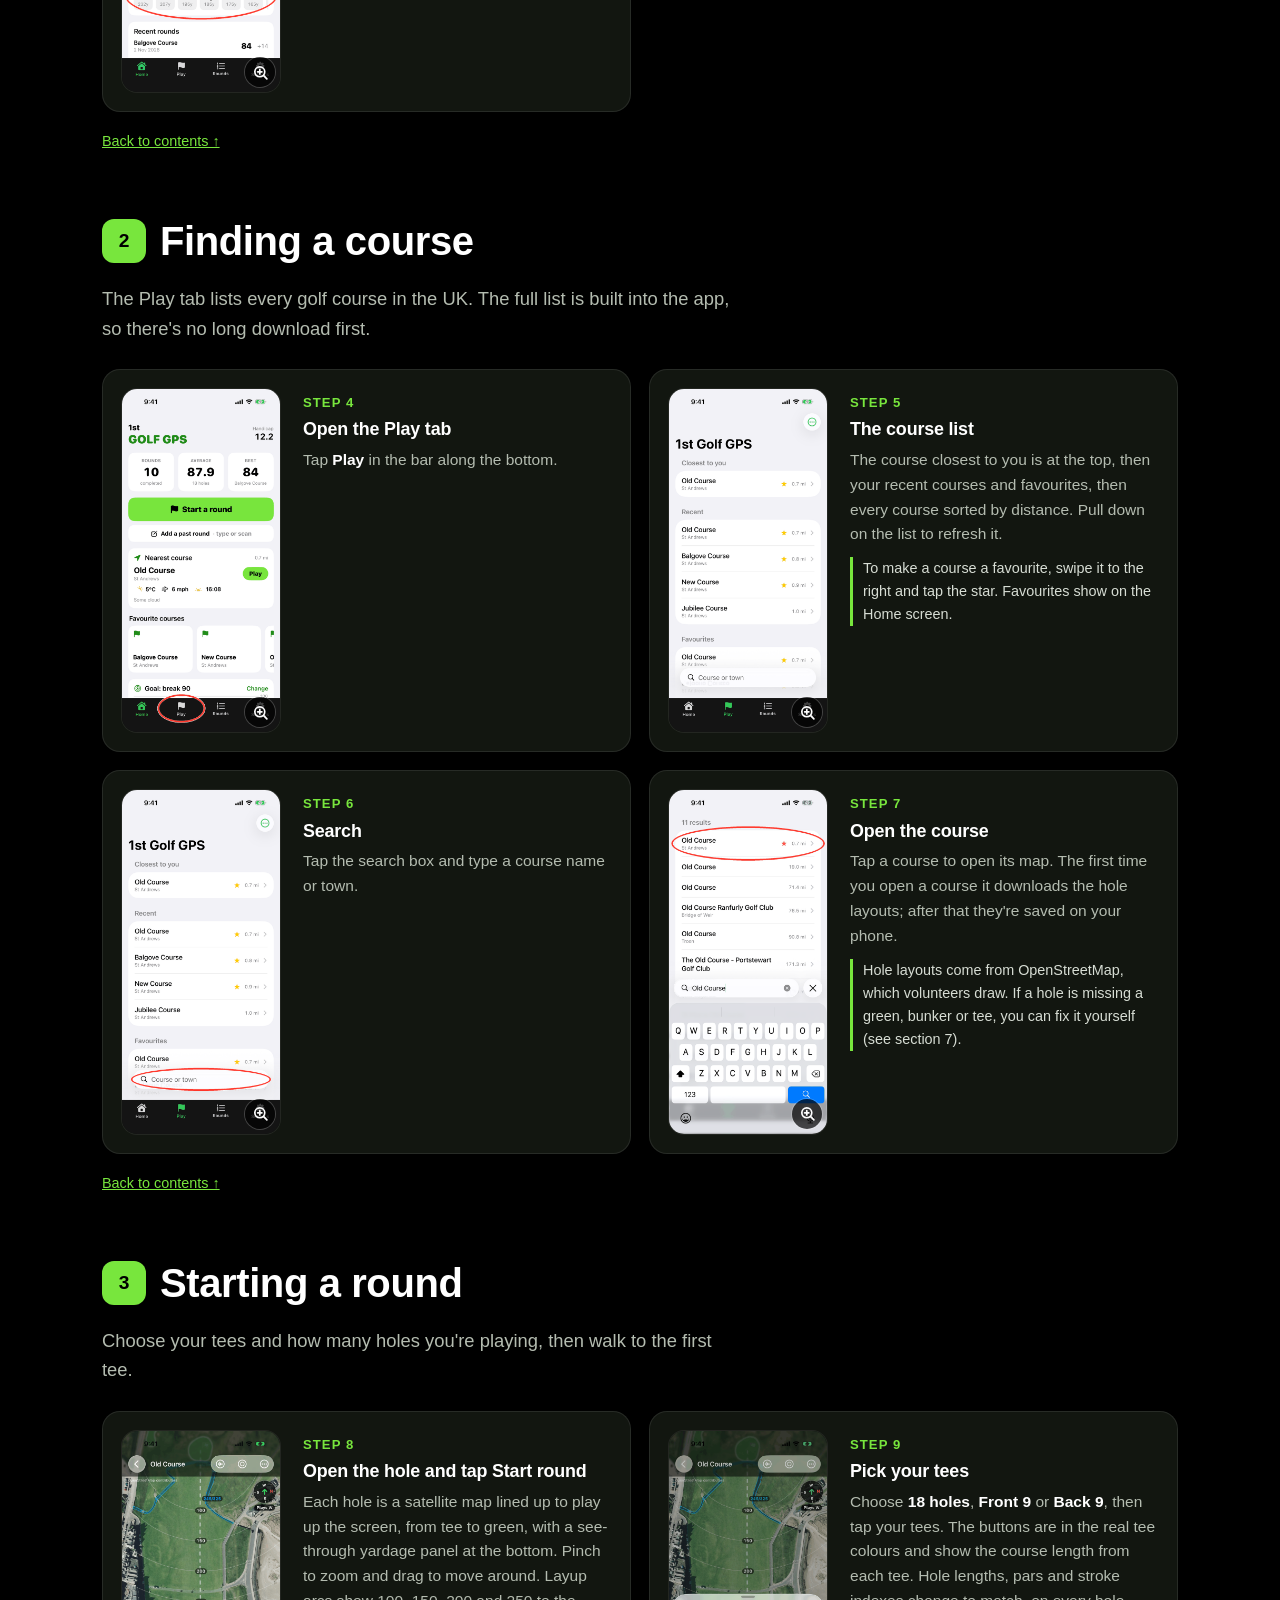
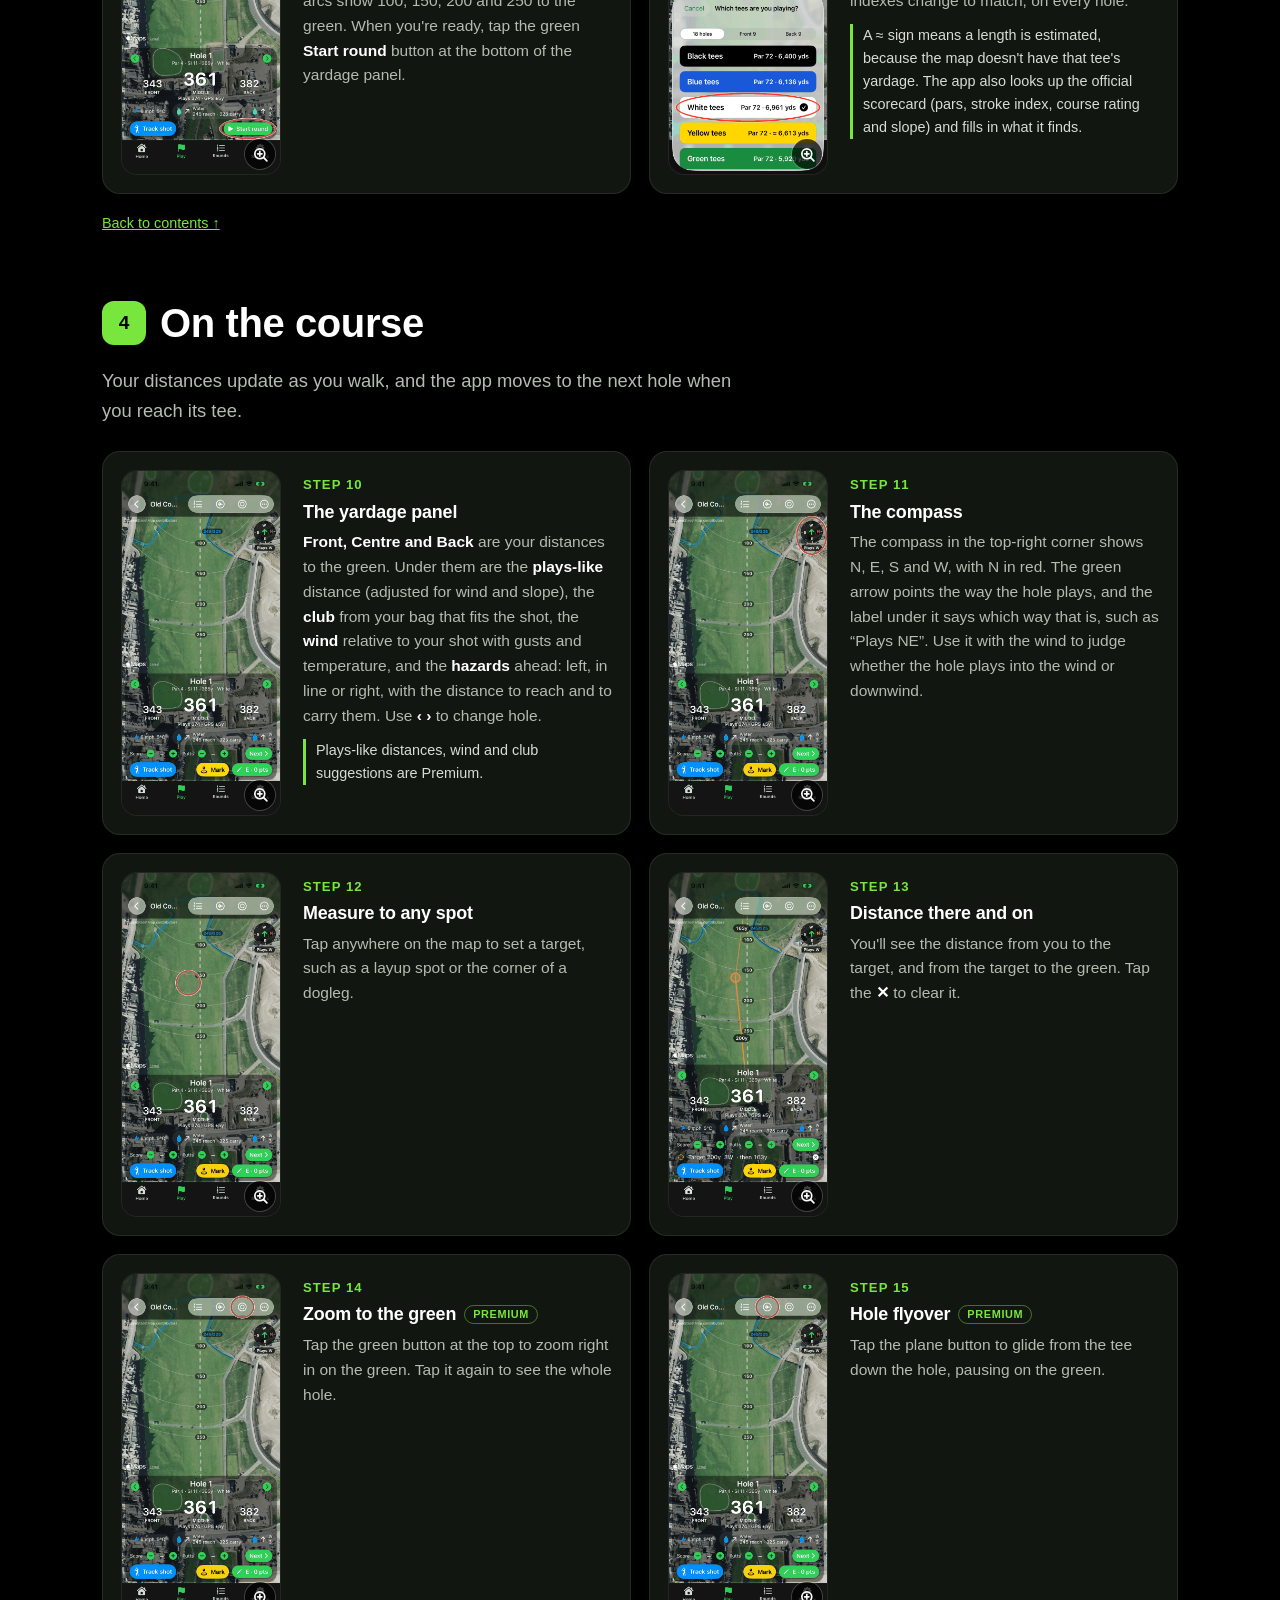
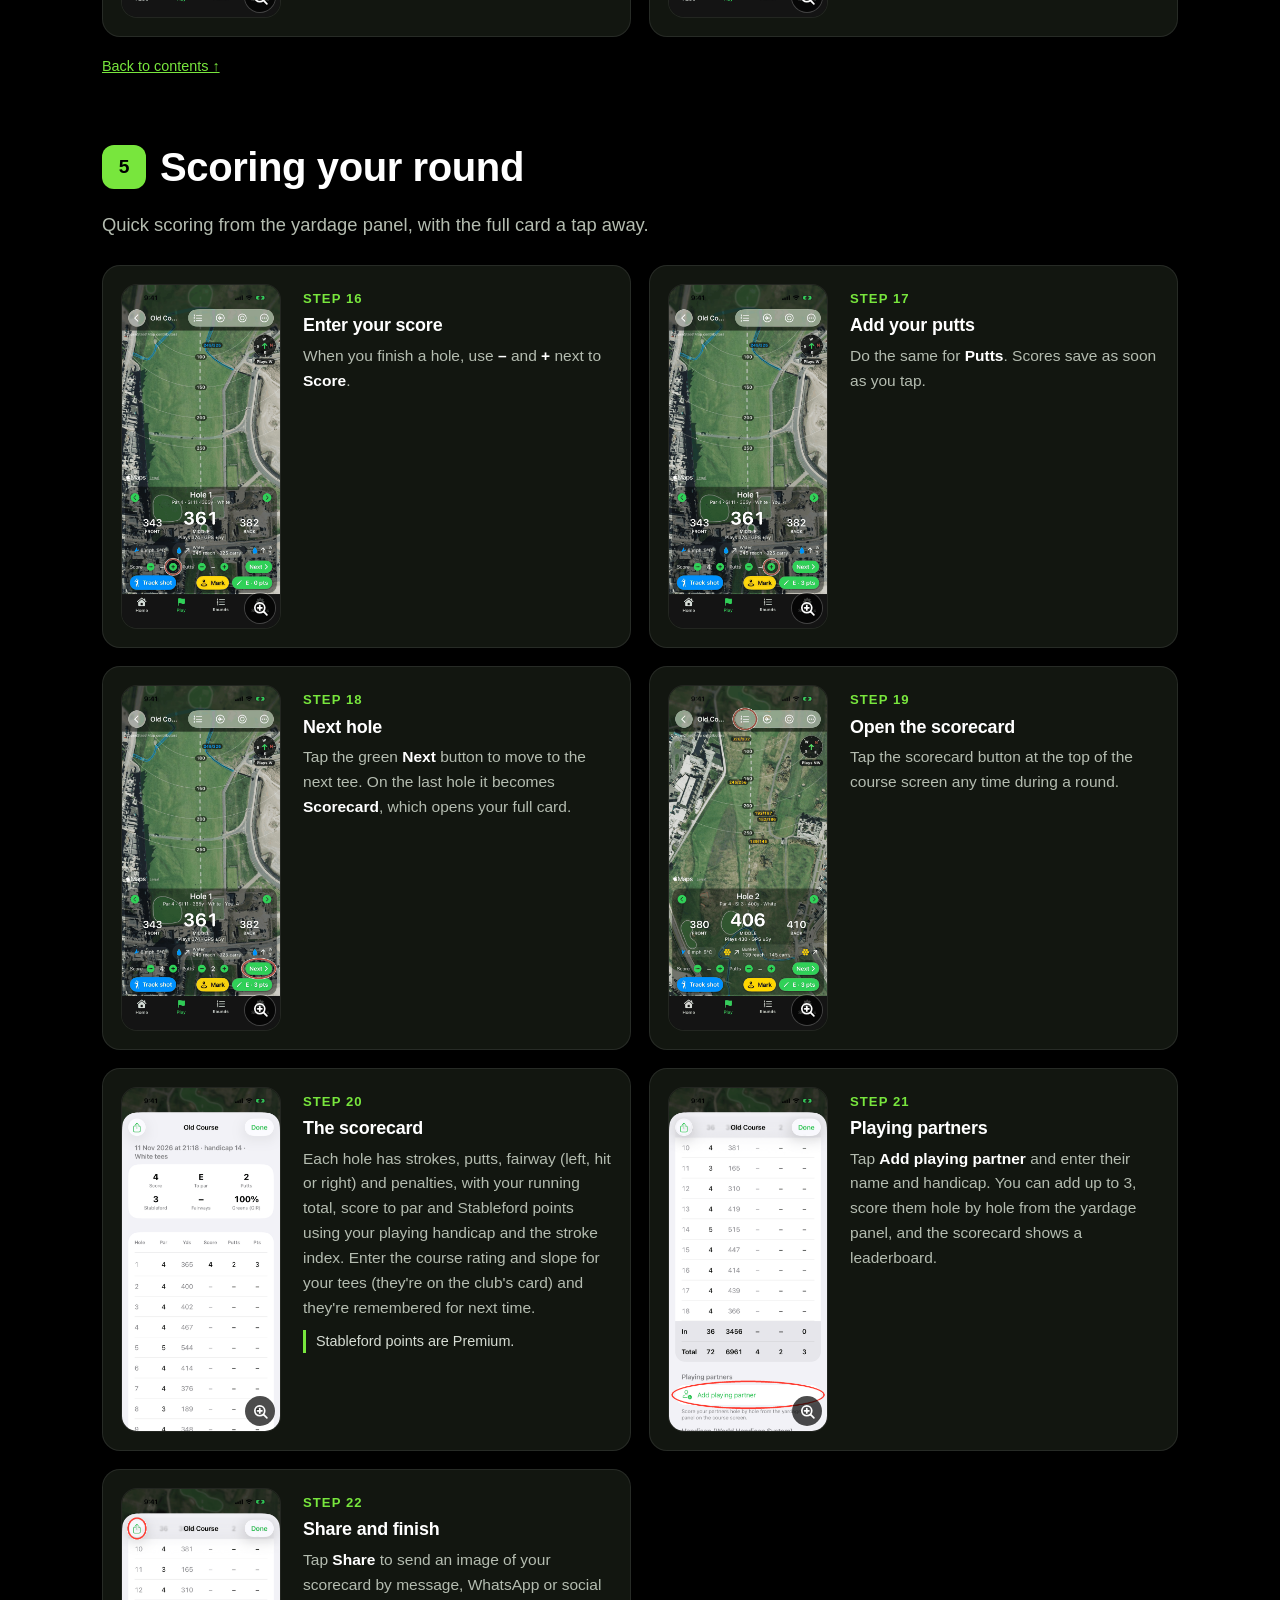
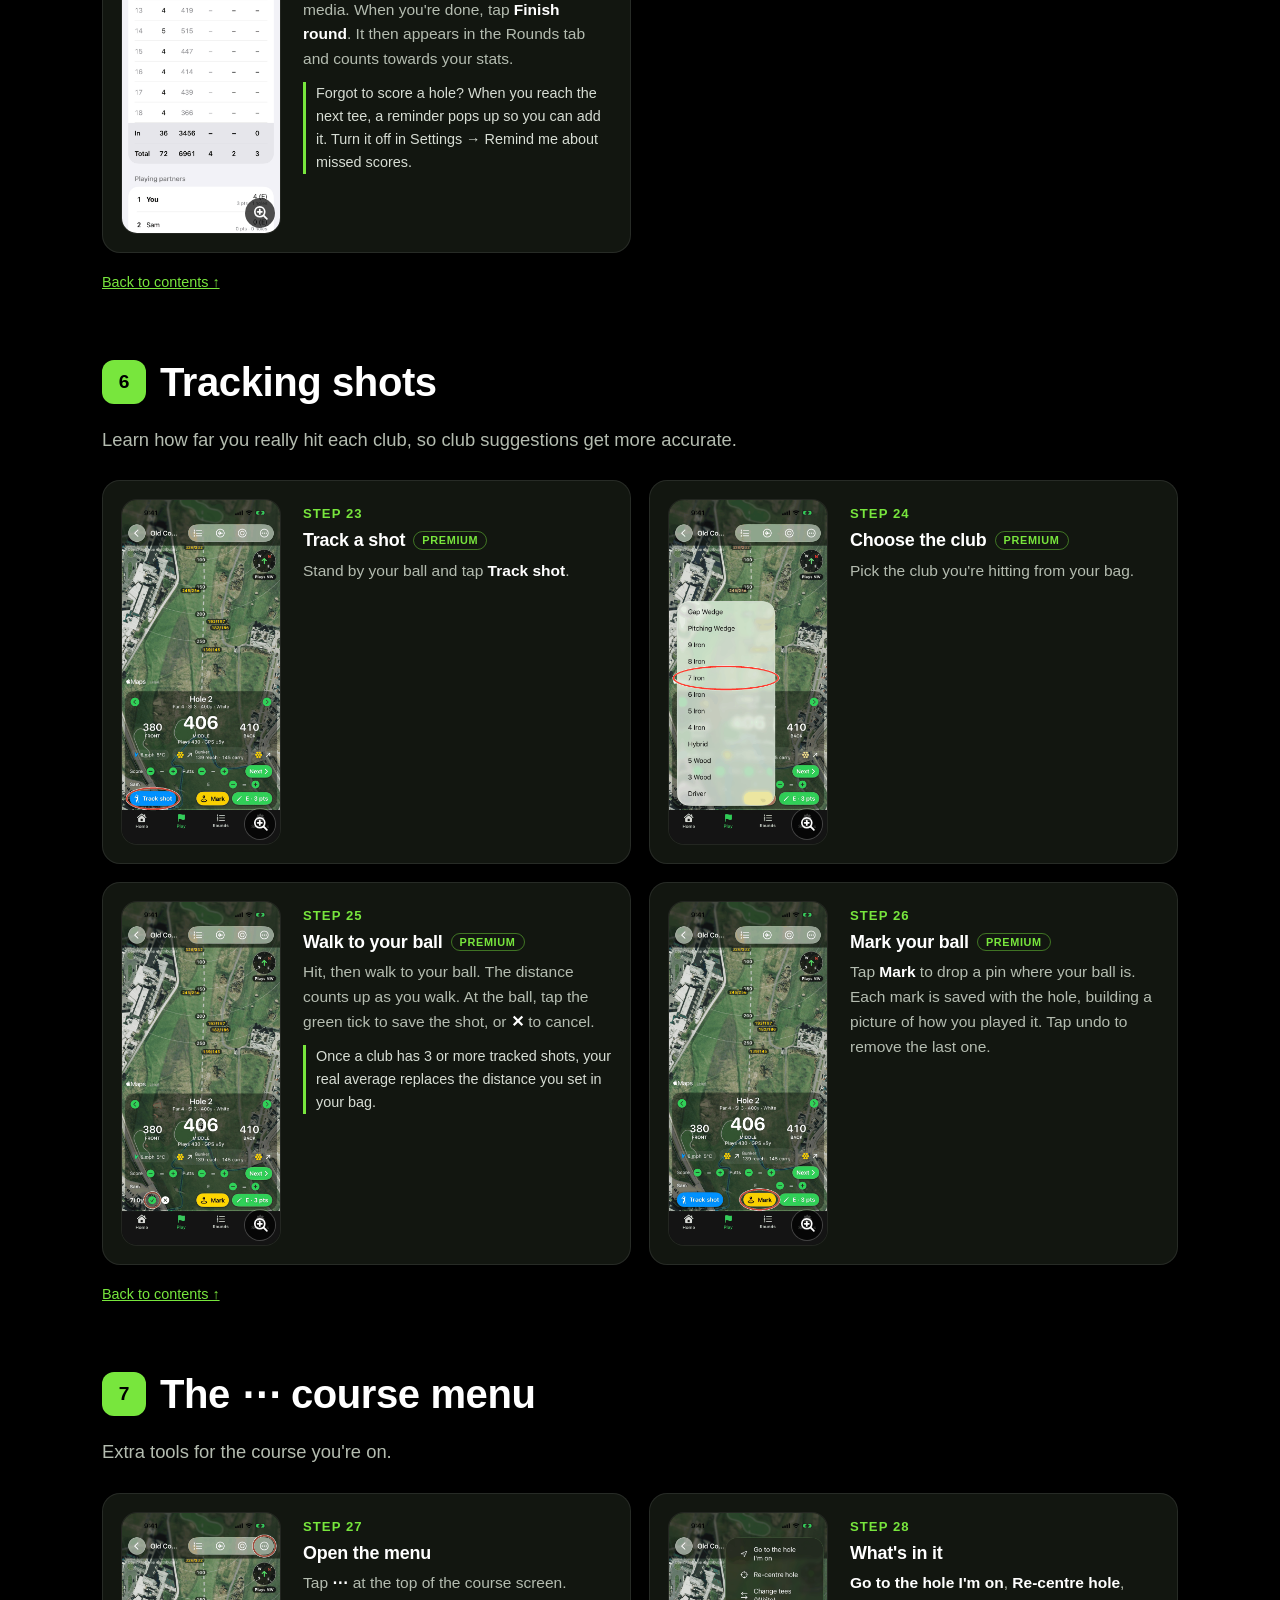
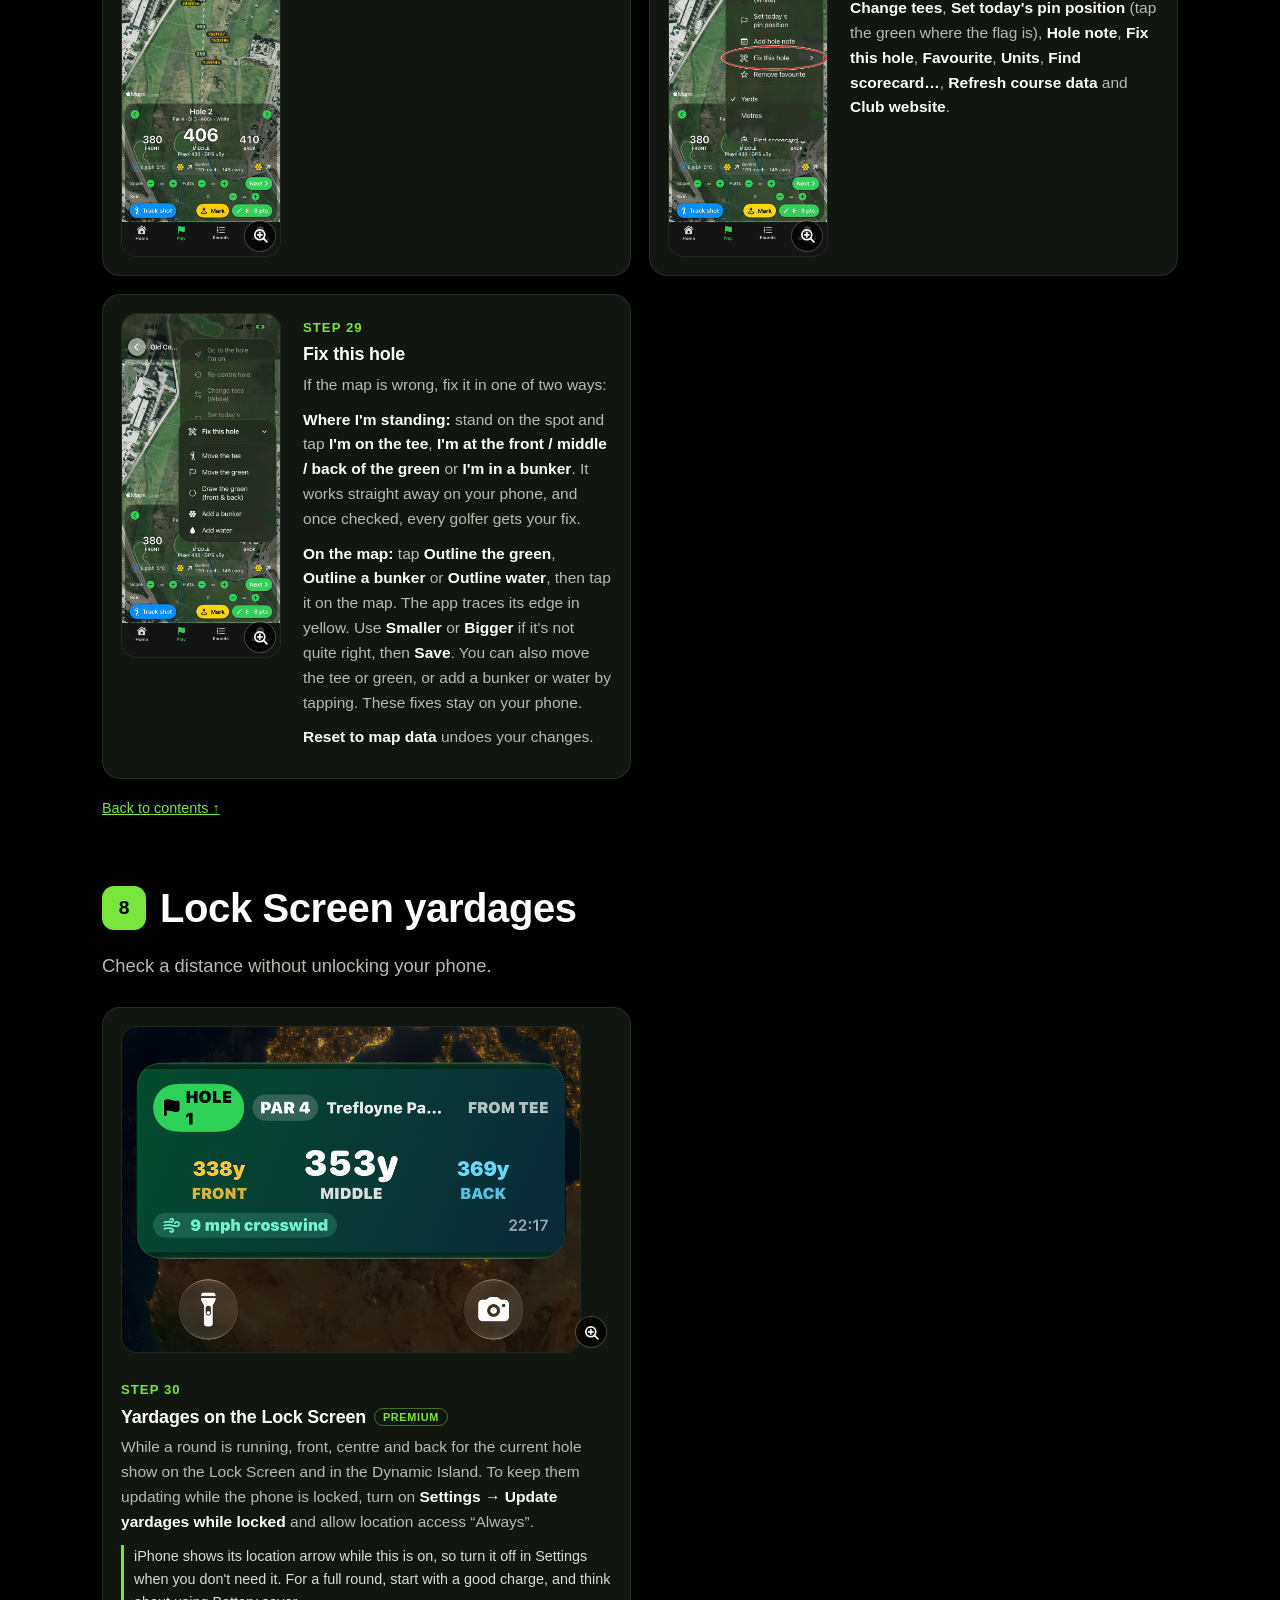
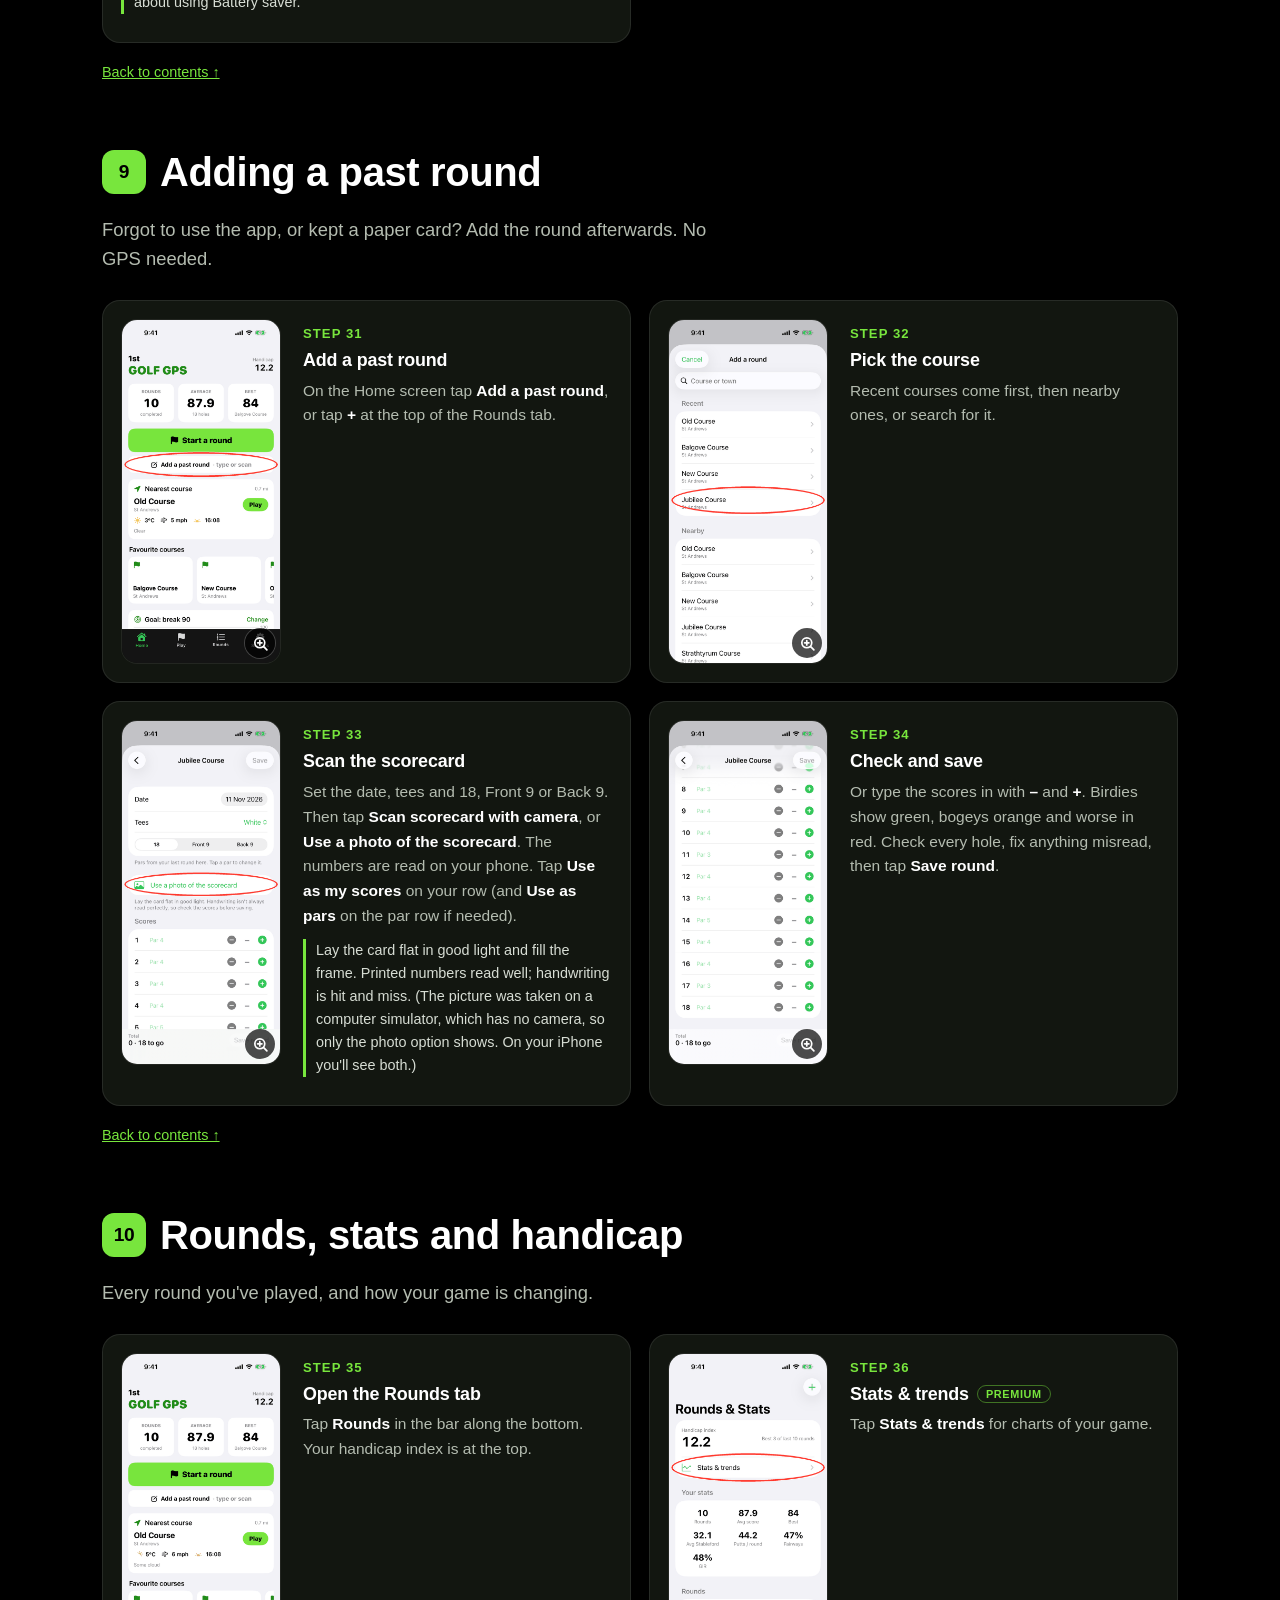
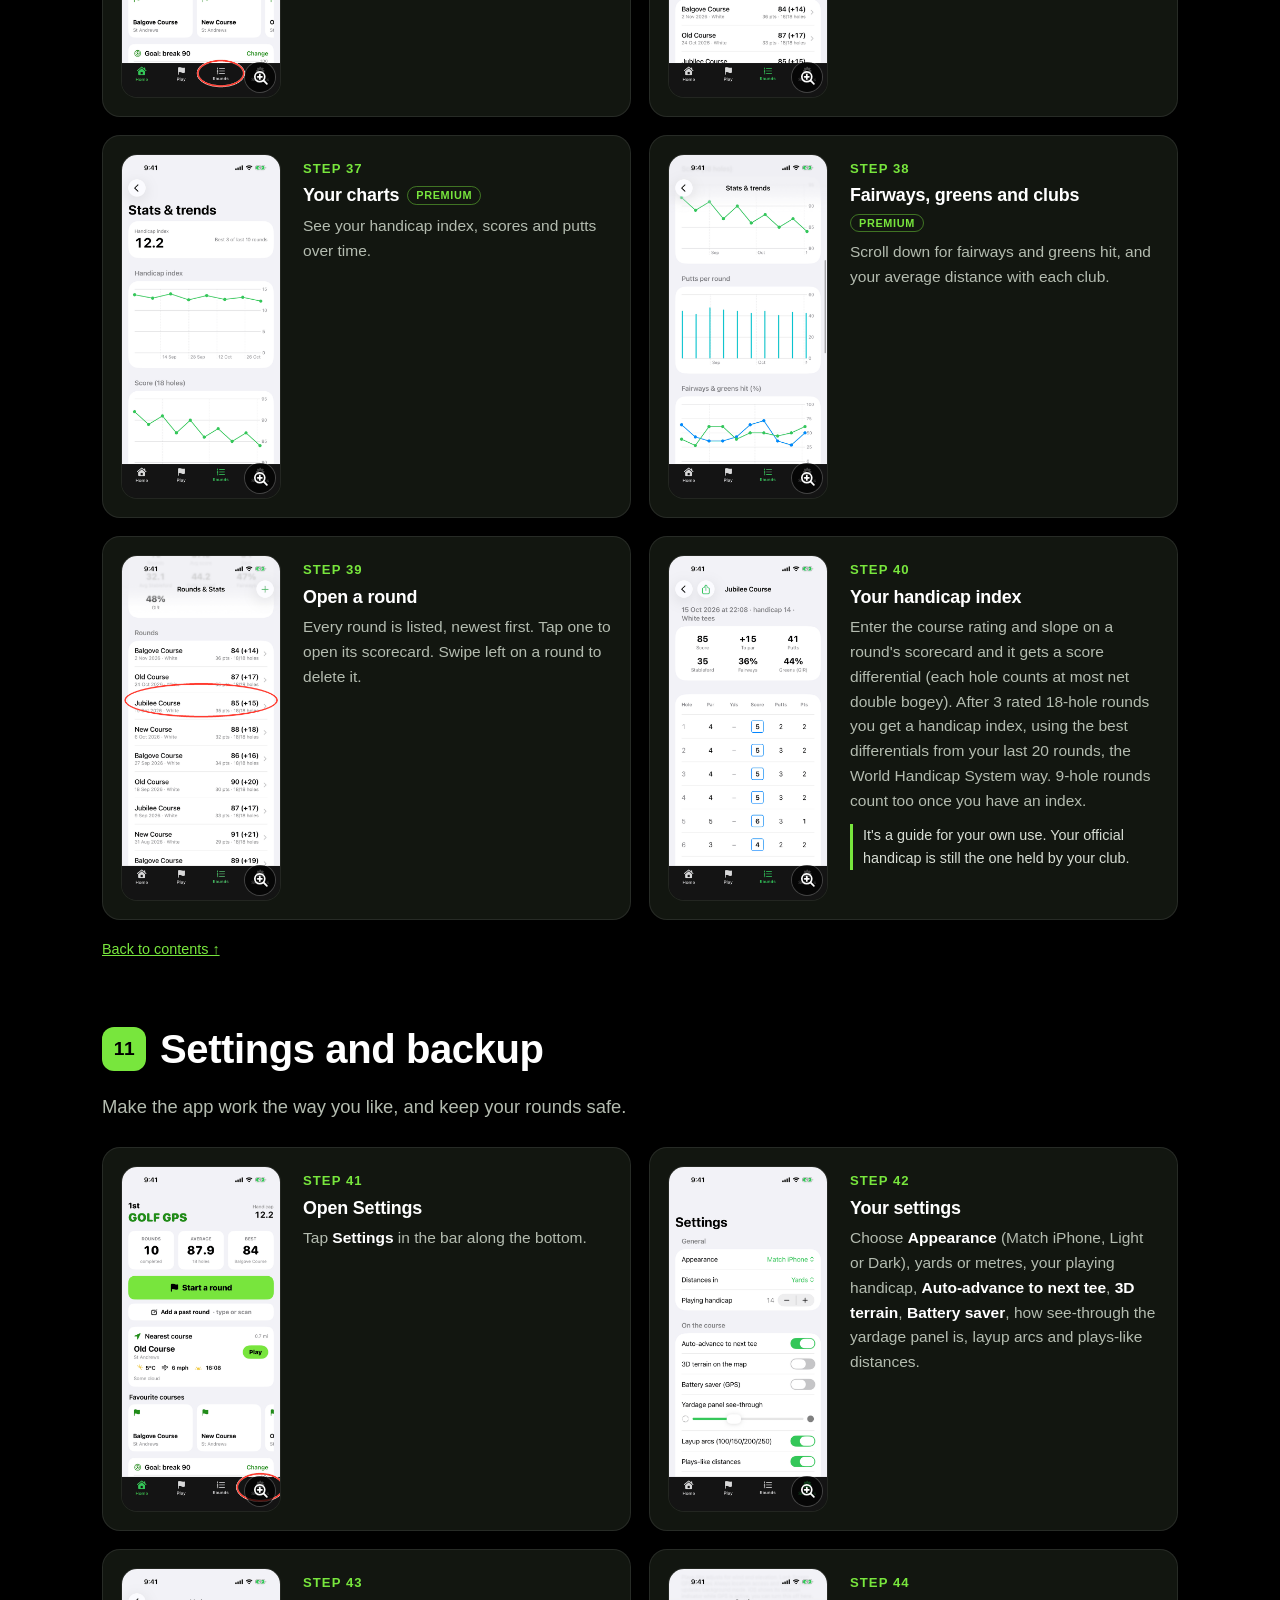
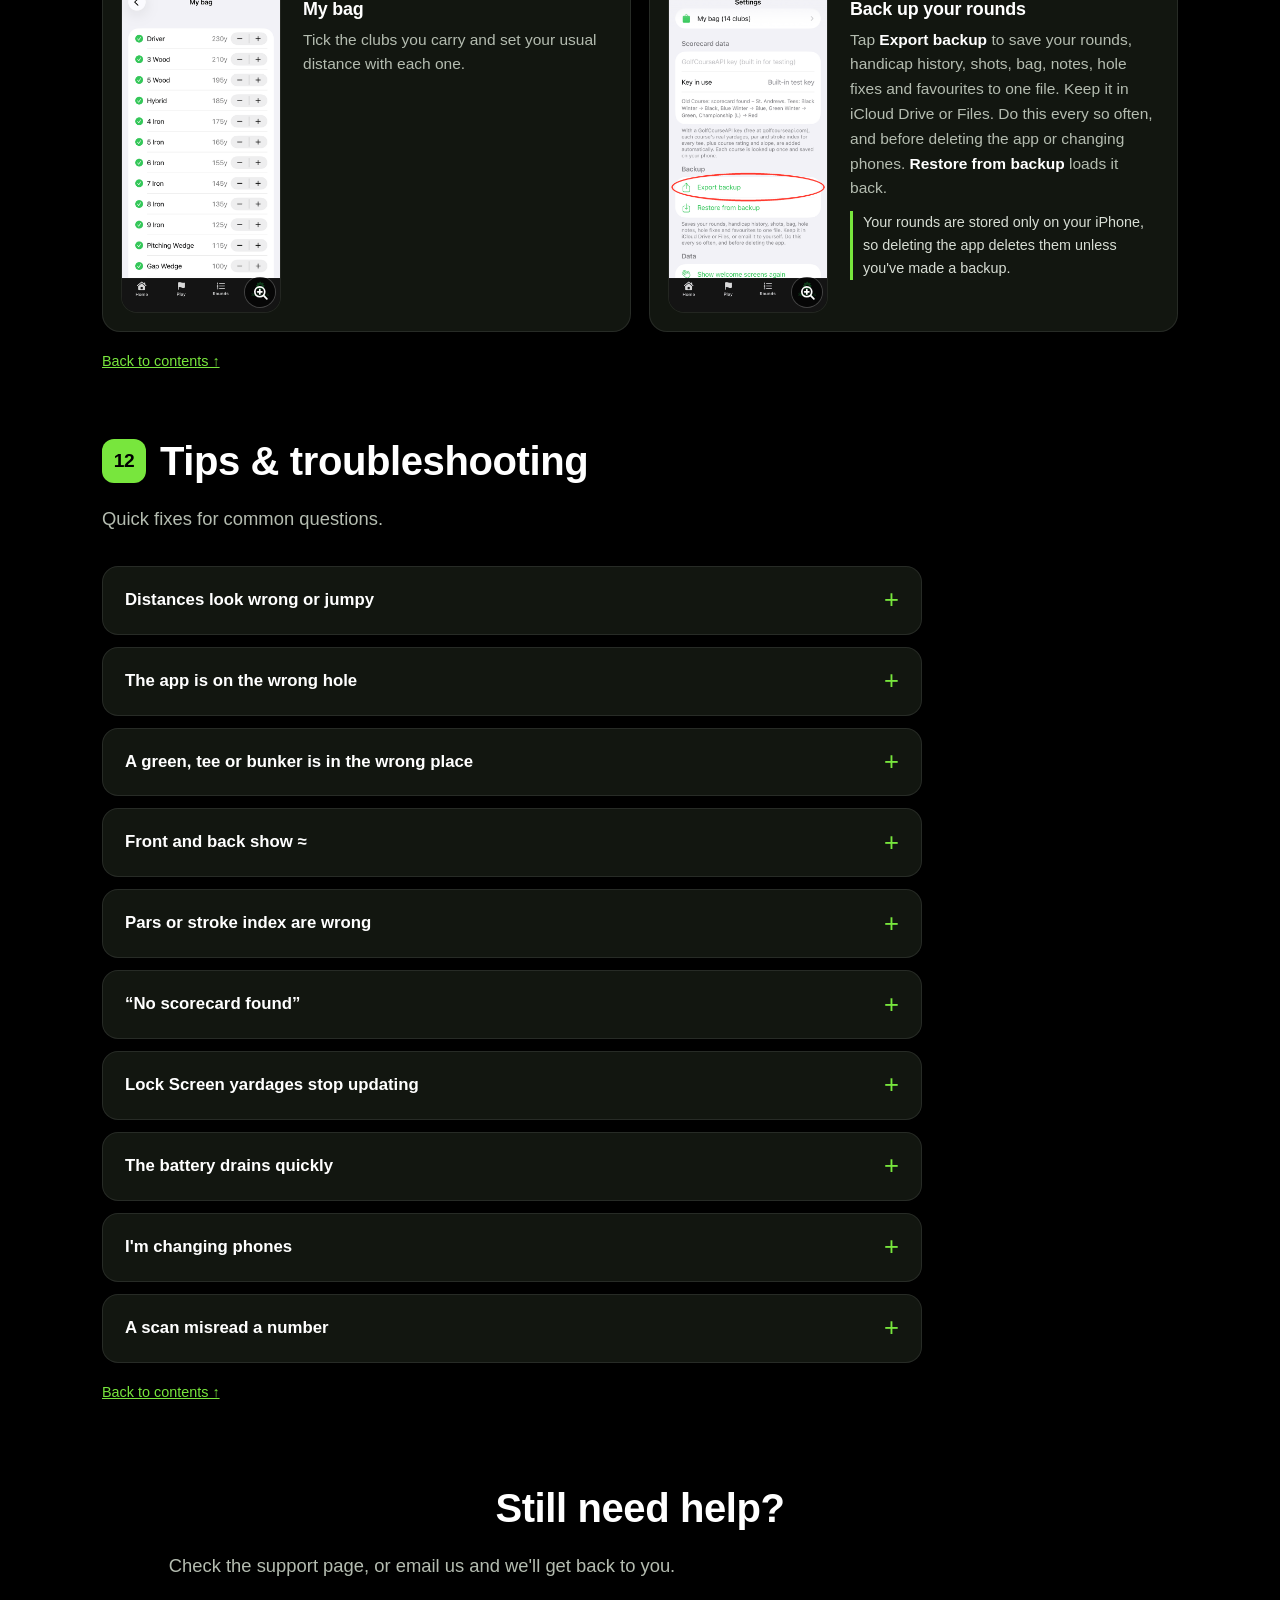
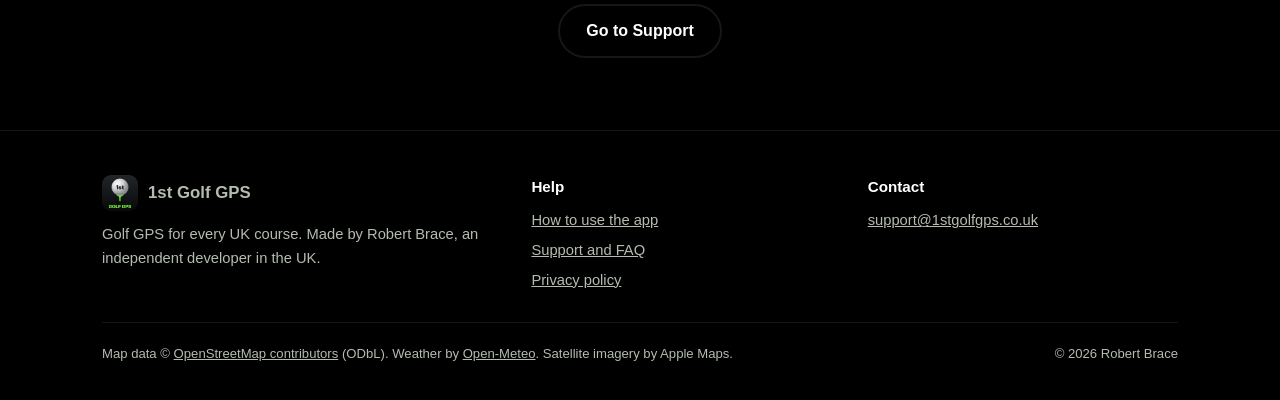
==== commit ee0a0094: "Update privacy, features and support for shared fixes - Privacy: shared course fixes, anonymous phon" ====
--- a/guide.html
+++ b/guide.html
@@ -337,6 +337,7 @@
             <span class="step-num">Step 22</span>
             <h3>Share and finish</h3>
             <p>Tap <b>Share</b> to send an image of your scorecard by message, WhatsApp or social media. When you're done, tap <b>Finish round</b>. It then appears in the Rounds tab and counts towards your stats.</p>
+            <p class="tip">Forgot to score a hole? When you reach the next tee, a reminder pops up so you can add it. Turn it off in Settings → Remind me about missed scores.</p>
           </div>
         </div>
       </div>
@@ -432,7 +433,10 @@
           <div>
             <span class="step-num">Step 29</span>
             <h3>Fix this hole</h3>
-            <p>If the map is wrong, correct it yourself: move the tee, move the green, draw the green's front and back, add a bunker or add water. Your fix is saved for next time. <b>Reset to map data</b> undoes your changes.</p>
+            <p>If the map is wrong, fix it in one of two ways:</p>
+            <p><b>Where I'm standing:</b> stand on the spot and tap <b>I'm on the tee</b>, <b>I'm at the front / middle / back of the green</b> or <b>I'm in a bunker</b>. It works straight away on your phone, and once checked, every golfer gets your fix.</p>
+            <p><b>On the map:</b> tap <b>Outline the green</b>, <b>Outline a bunker</b> or <b>Outline water</b>, then tap it on the map. The app traces its edge in yellow. Use <b>Smaller</b> or <b>Bigger</b> if it's not quite right, then <b>Save</b>. You can also move the tee or green, or add a bunker or water by tapping. These fixes stay on your phone.</p>
+            <p><b>Reset to map data</b> undoes your changes.</p>
           </div>
         </div>
       </div>
@@ -659,11 +663,11 @@
         </details>
         <details>
           <summary>A green, tee or bunker is in the wrong place</summary>
-          <div><p>Tap ⋯ → Fix this hole and move or add it. Your fix is saved for next time.</p></div>
+          <div><p>Tap ⋯ → Fix this hole. Stand on the spot and use “Where I'm standing” to fix it for every golfer, or outline it on the map for your phone.</p></div>
         </details>
         <details>
           <summary>Front and back show ≈</summary>
-          <div><p>The green&#x27;s outline isn&#x27;t mapped. Use Fix this hole → Draw the green (front &amp; back).</p></div>
+          <div><p>The green&#x27;s outline isn&#x27;t mapped. Use Fix this hole → Outline the green, or stand at the front and back of the green and use “Where I&#x27;m standing”.</p></div>
         </details>
         <details>
           <summary>Pars or stroke index are wrong</summary>
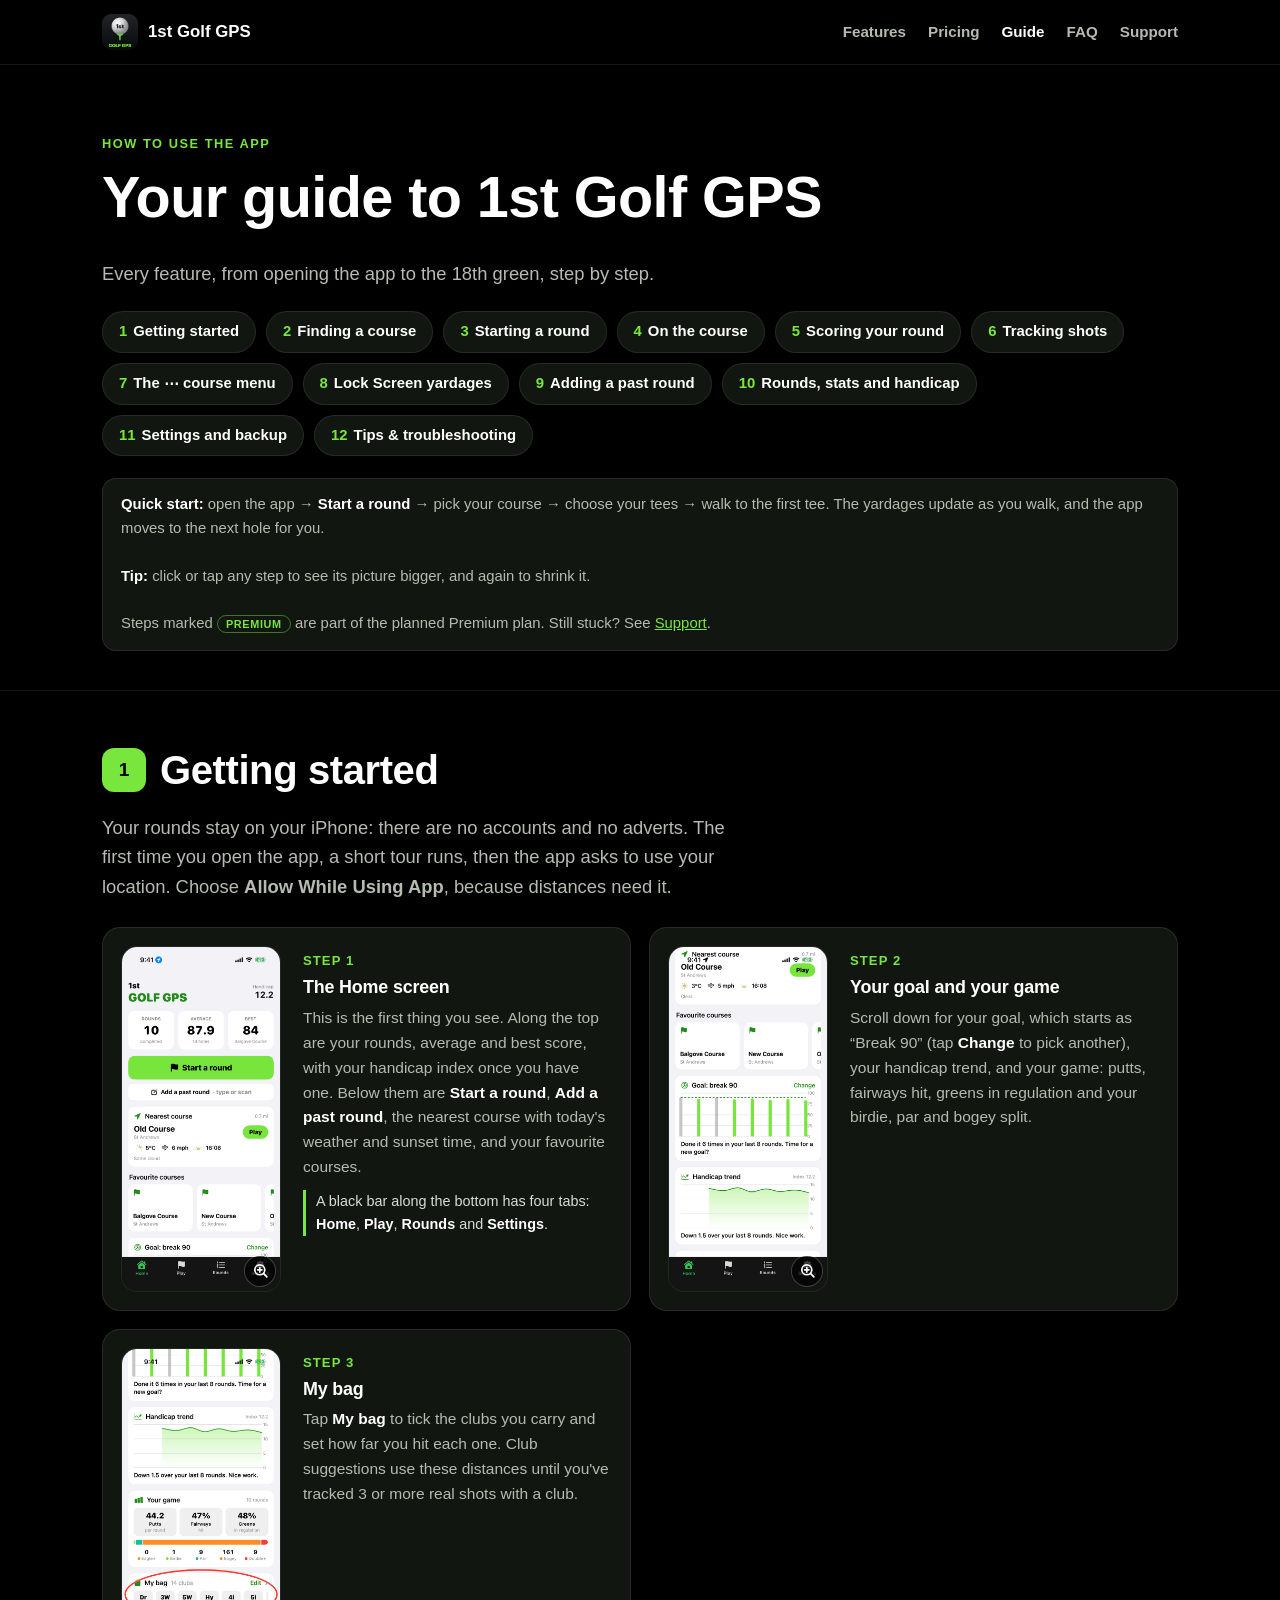
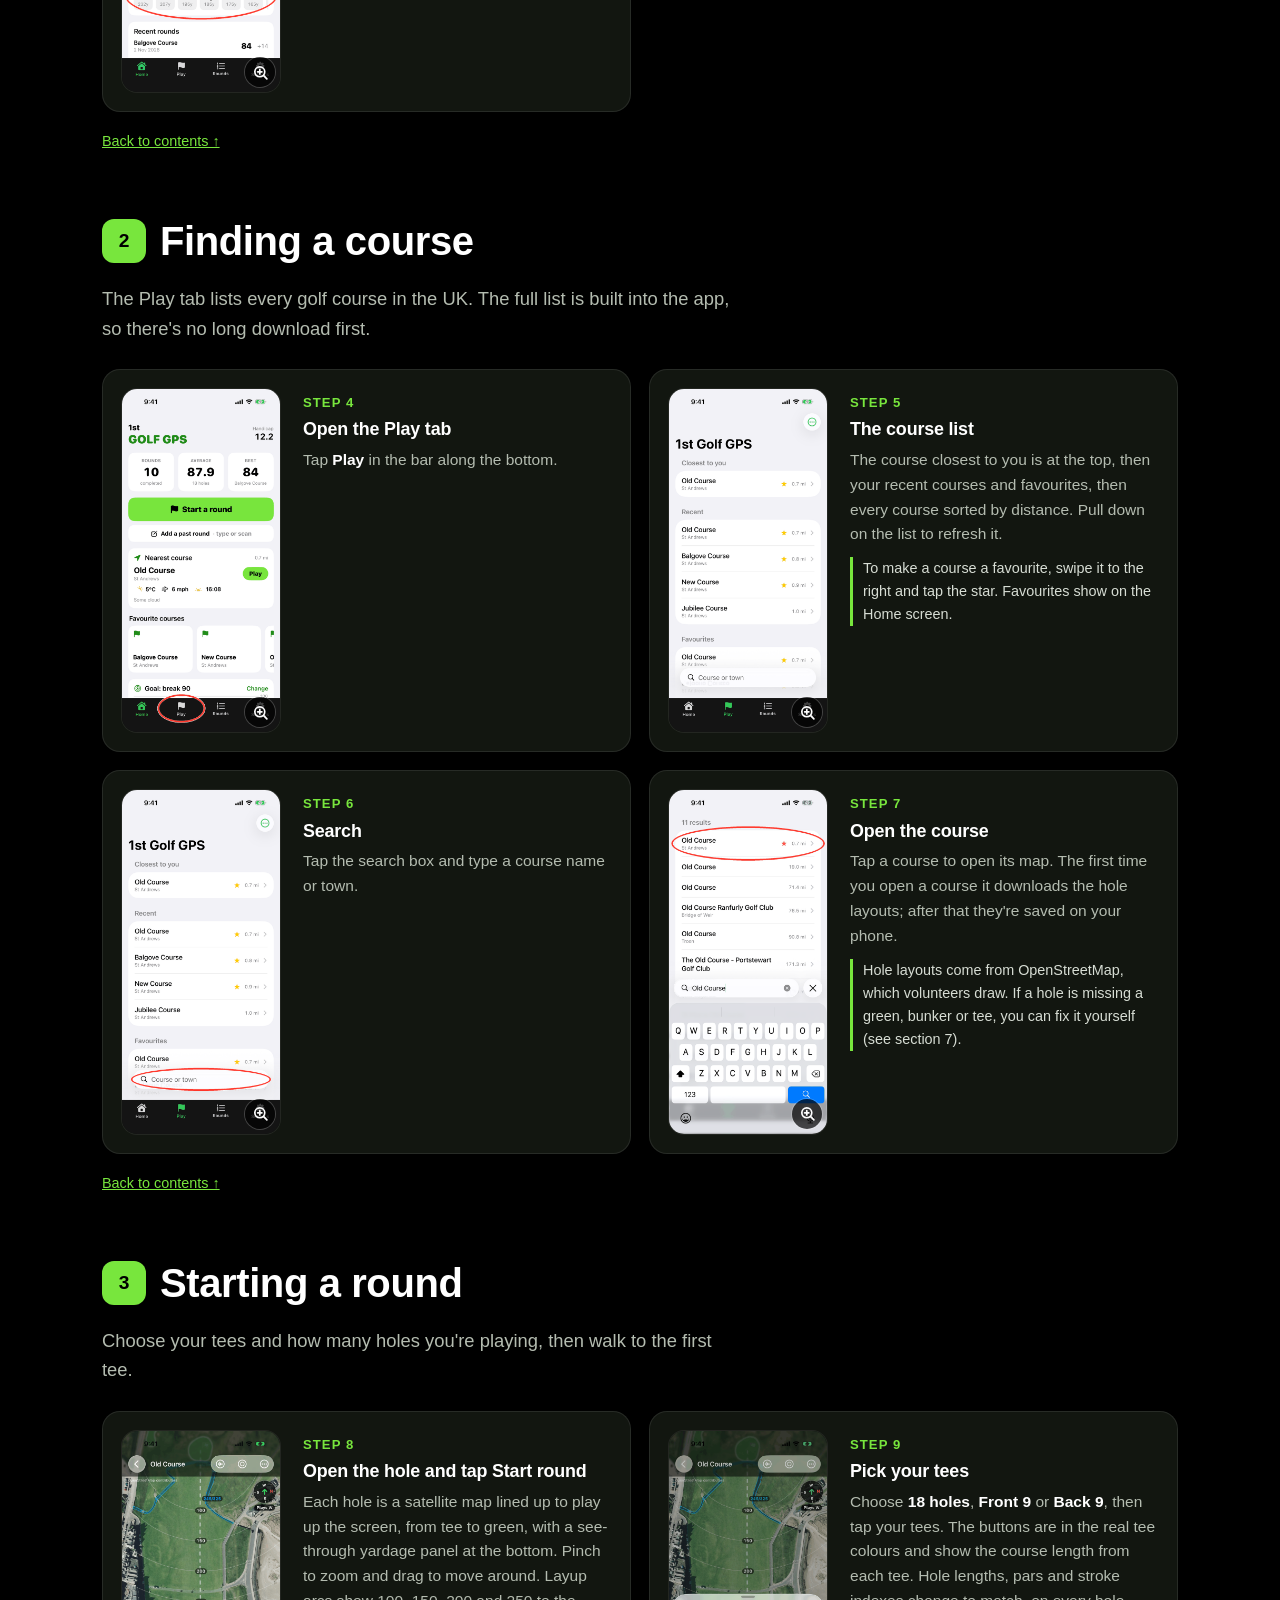
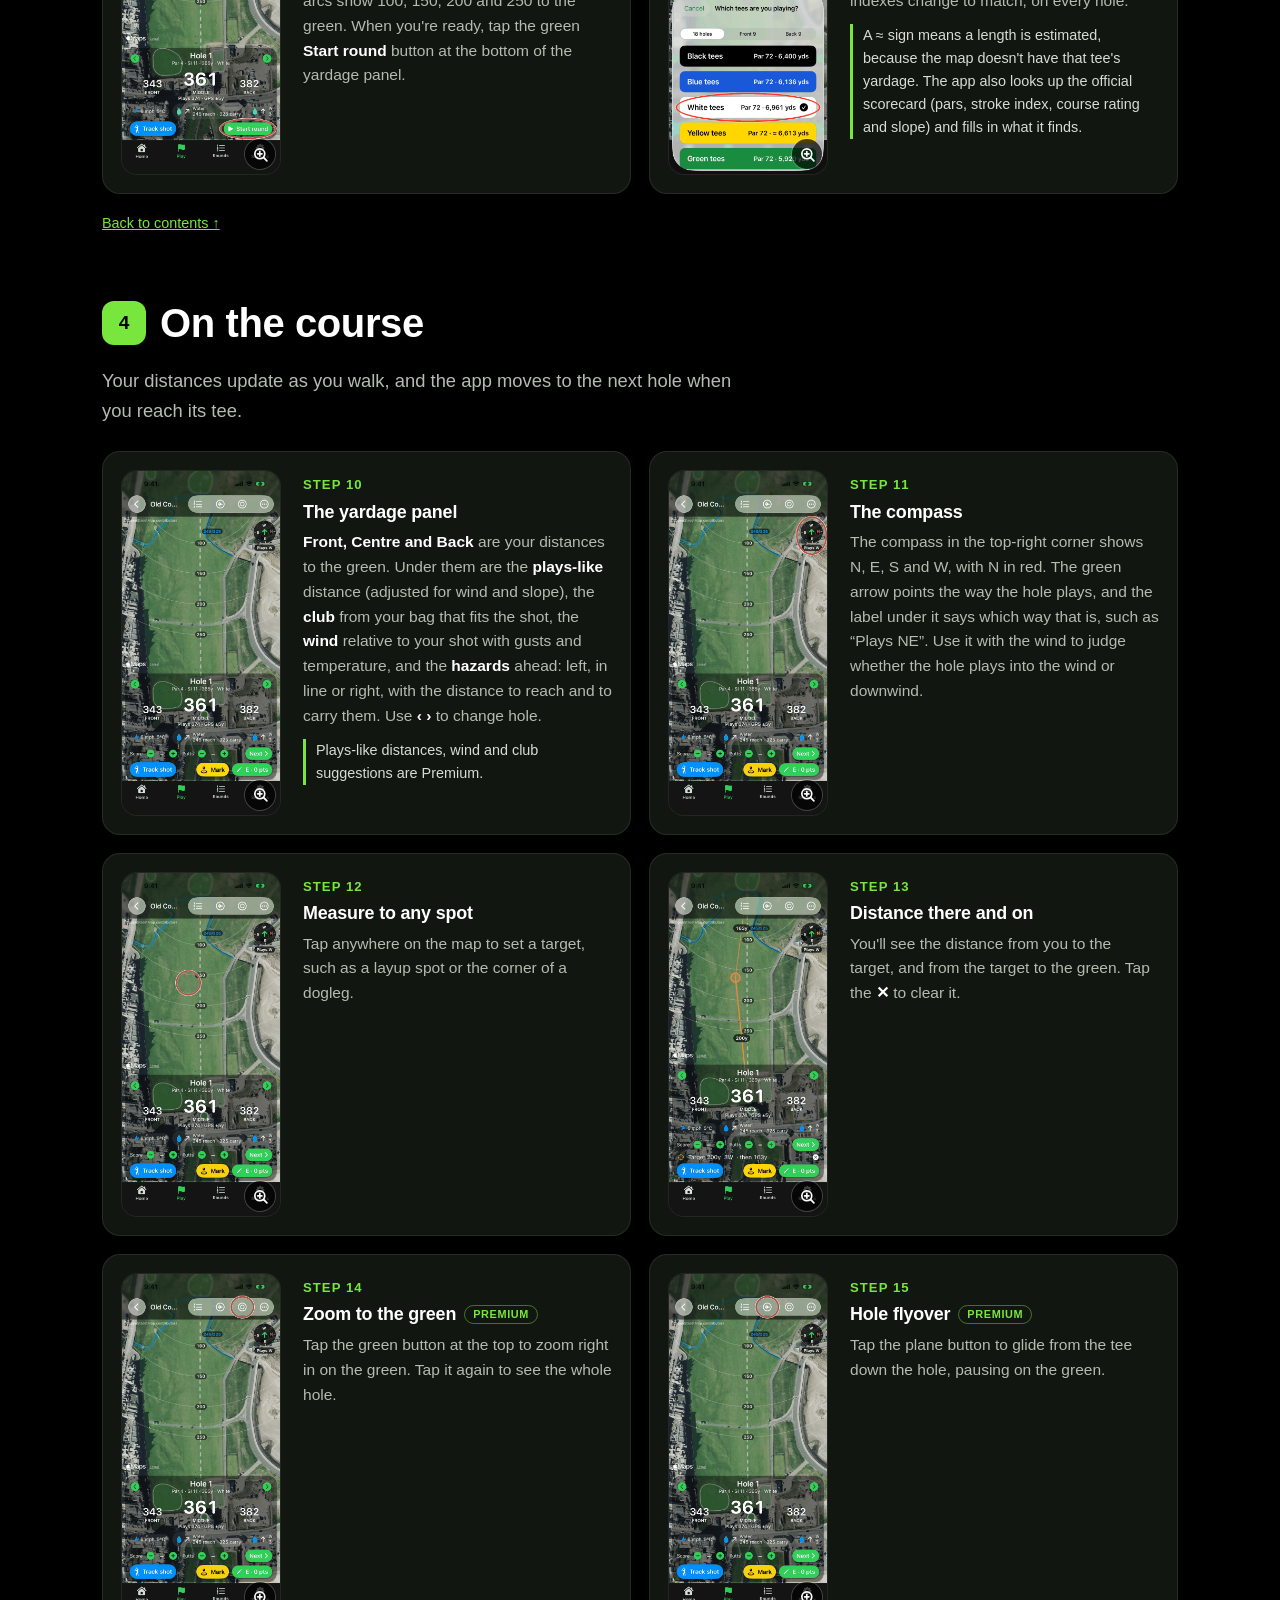
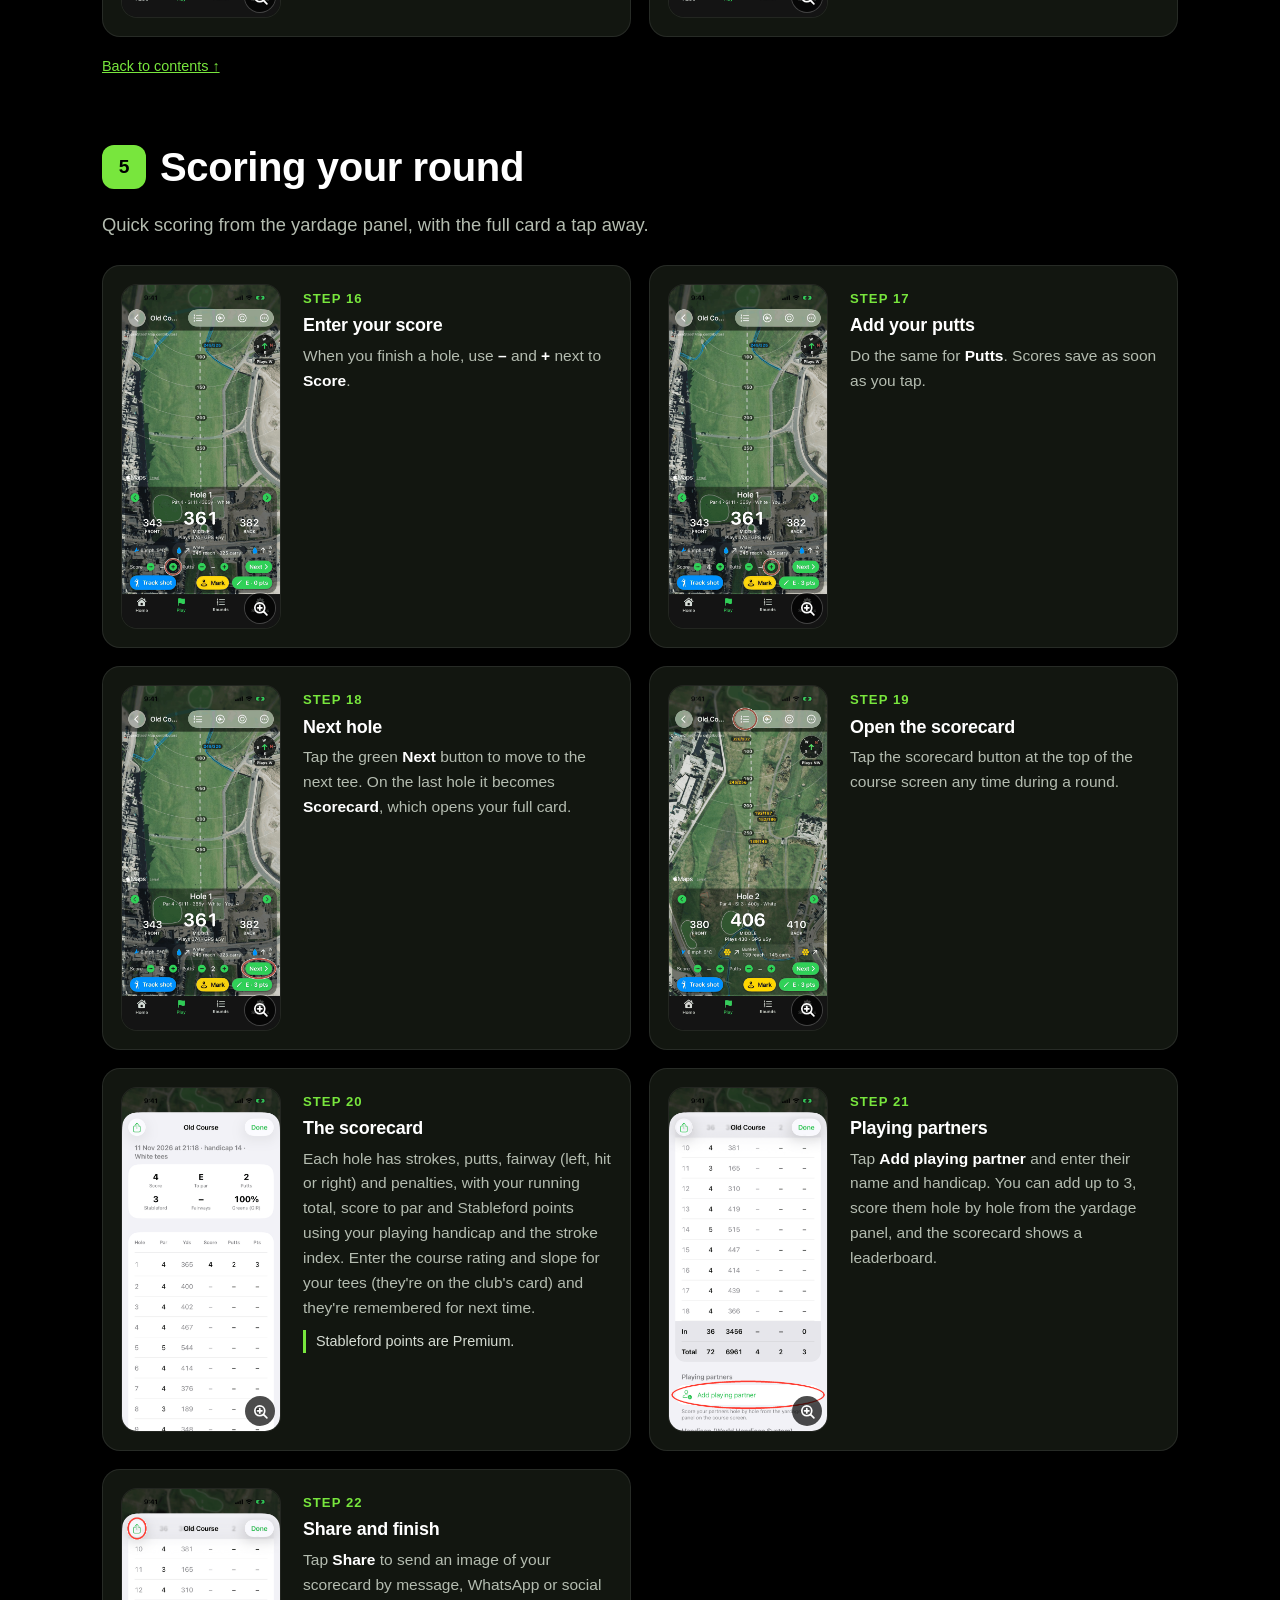
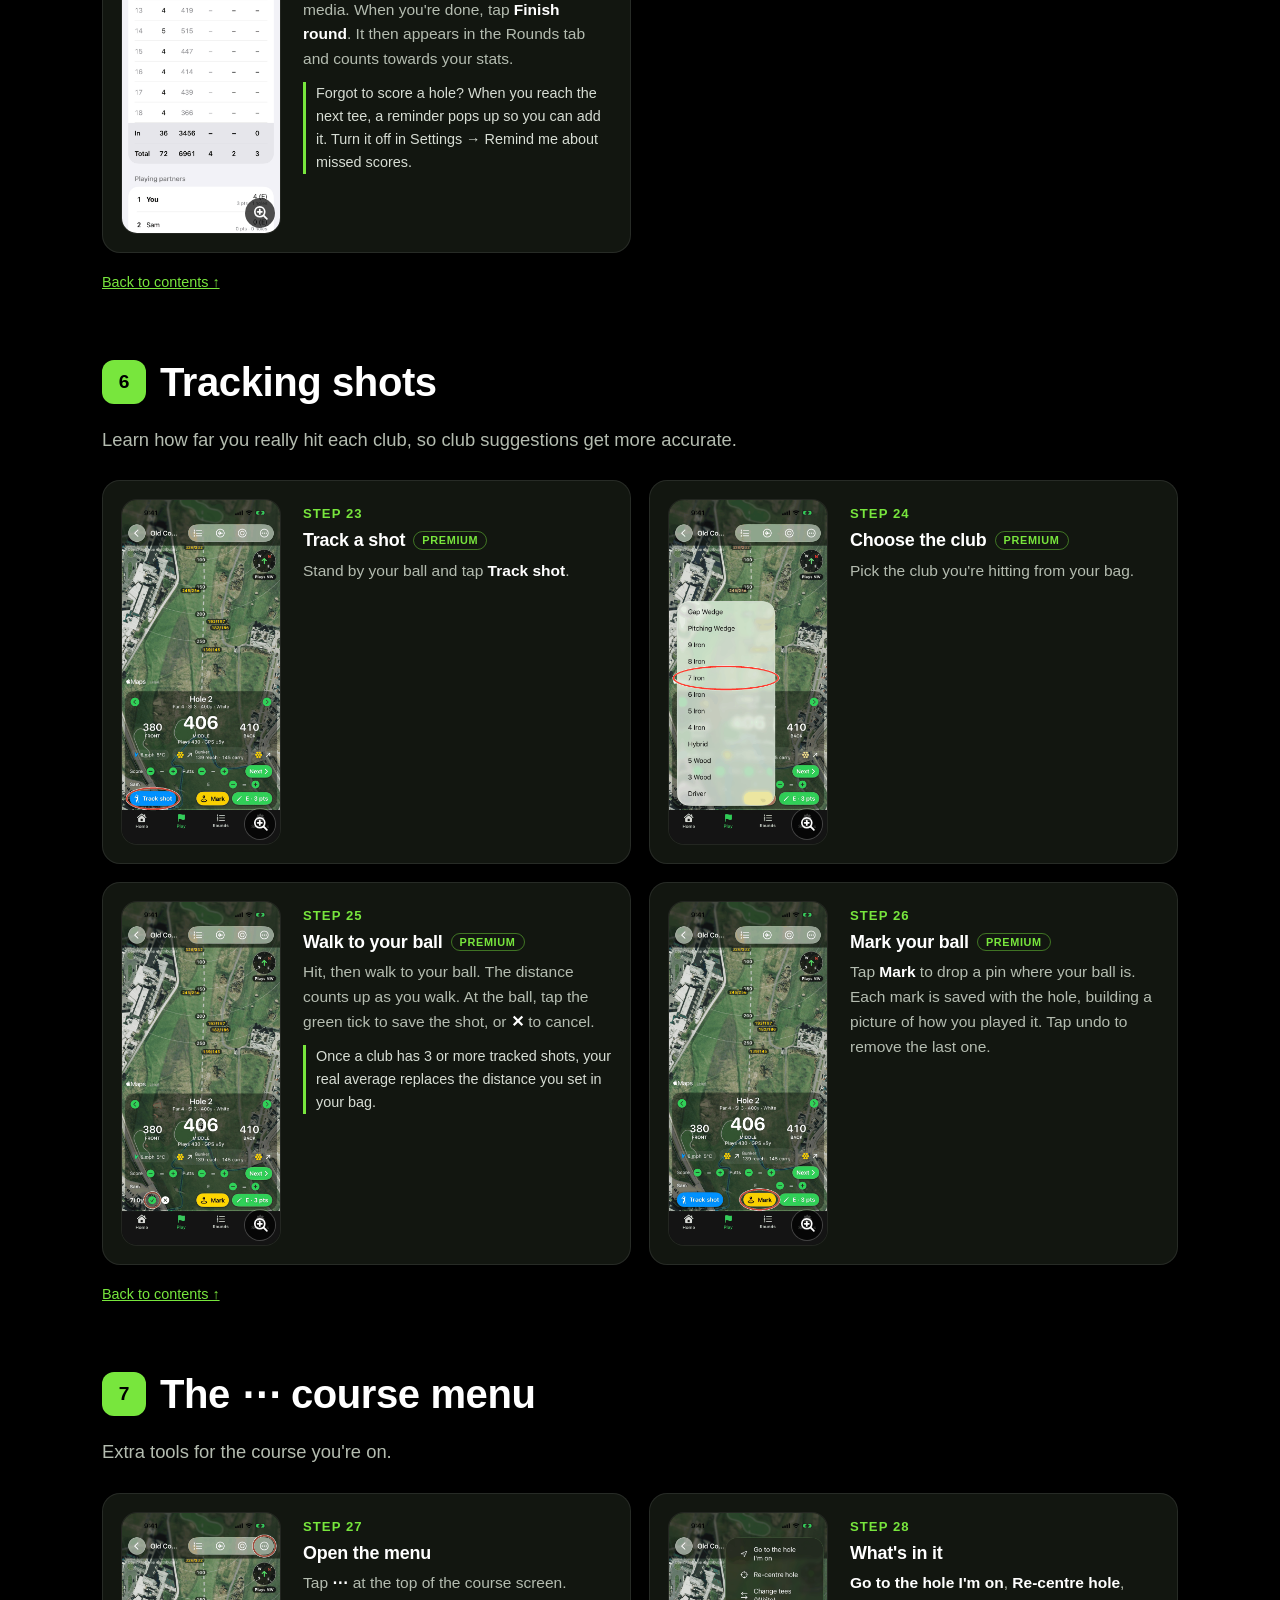
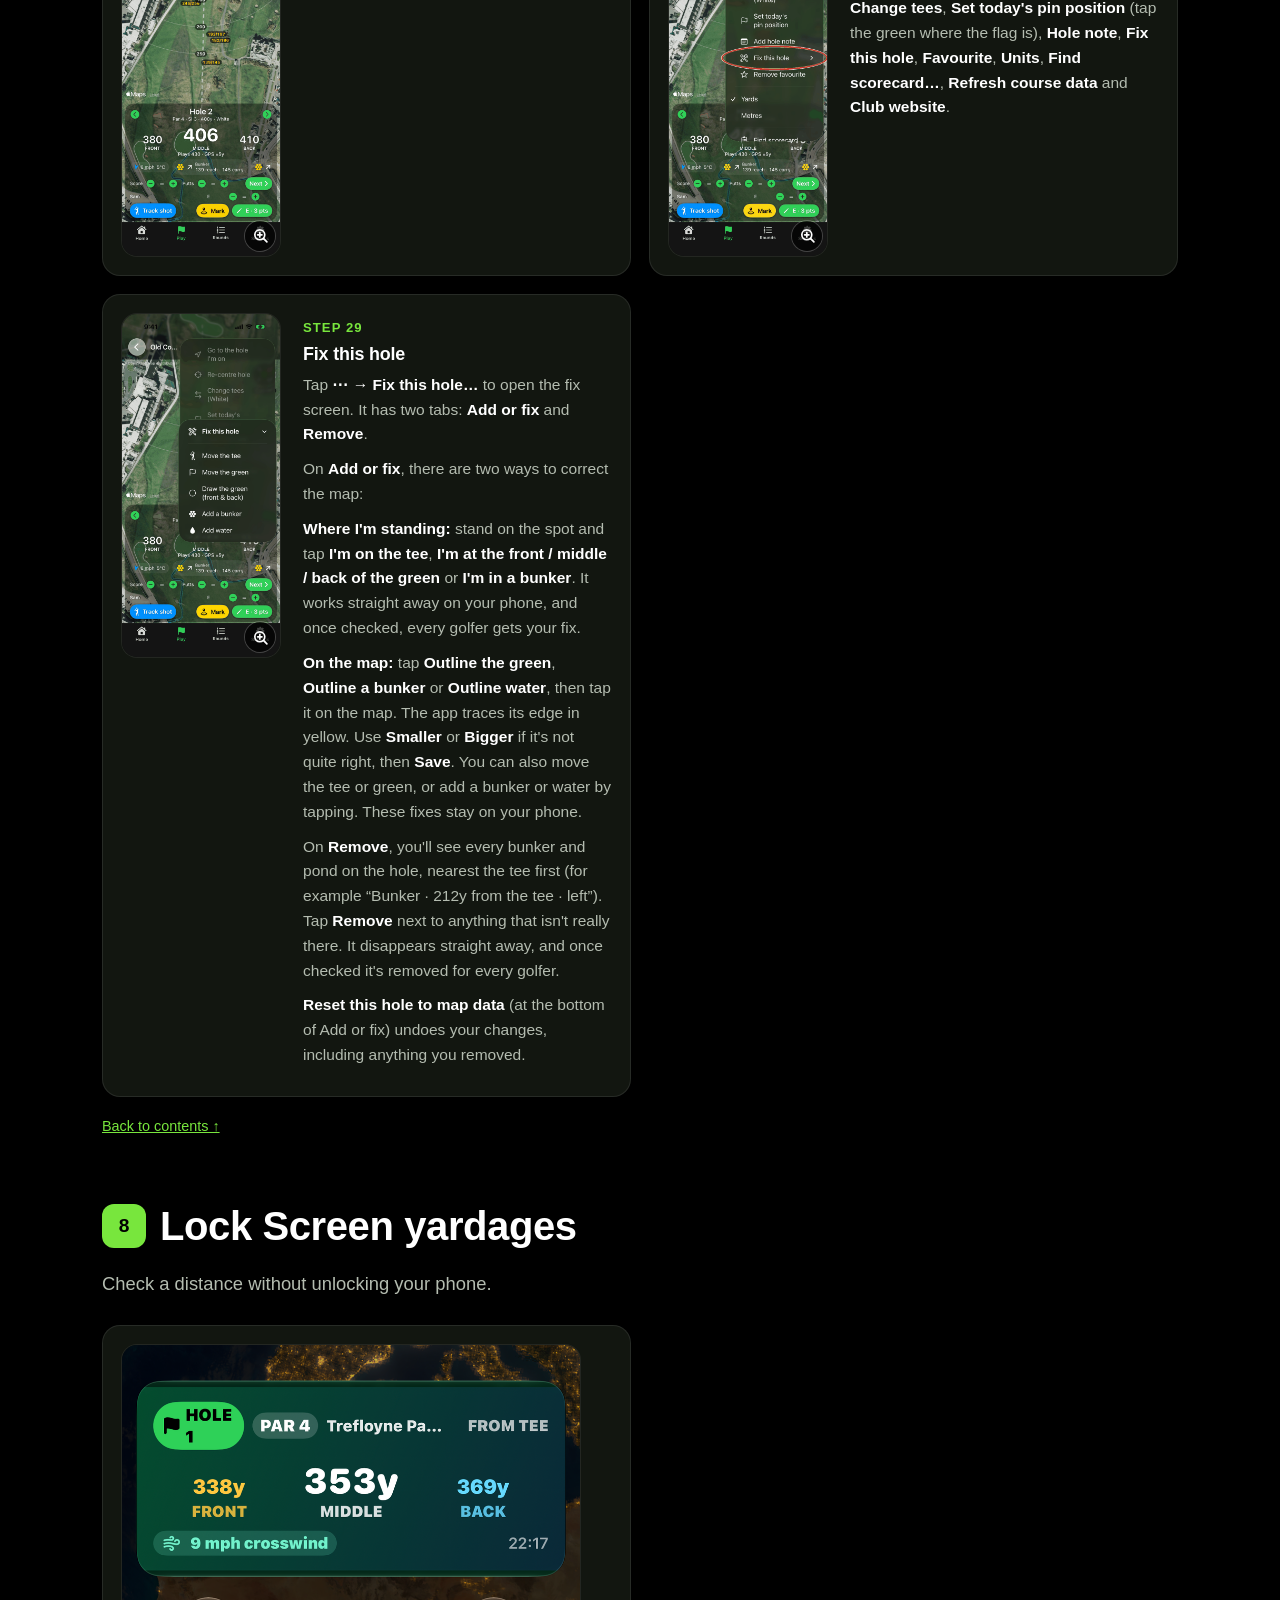
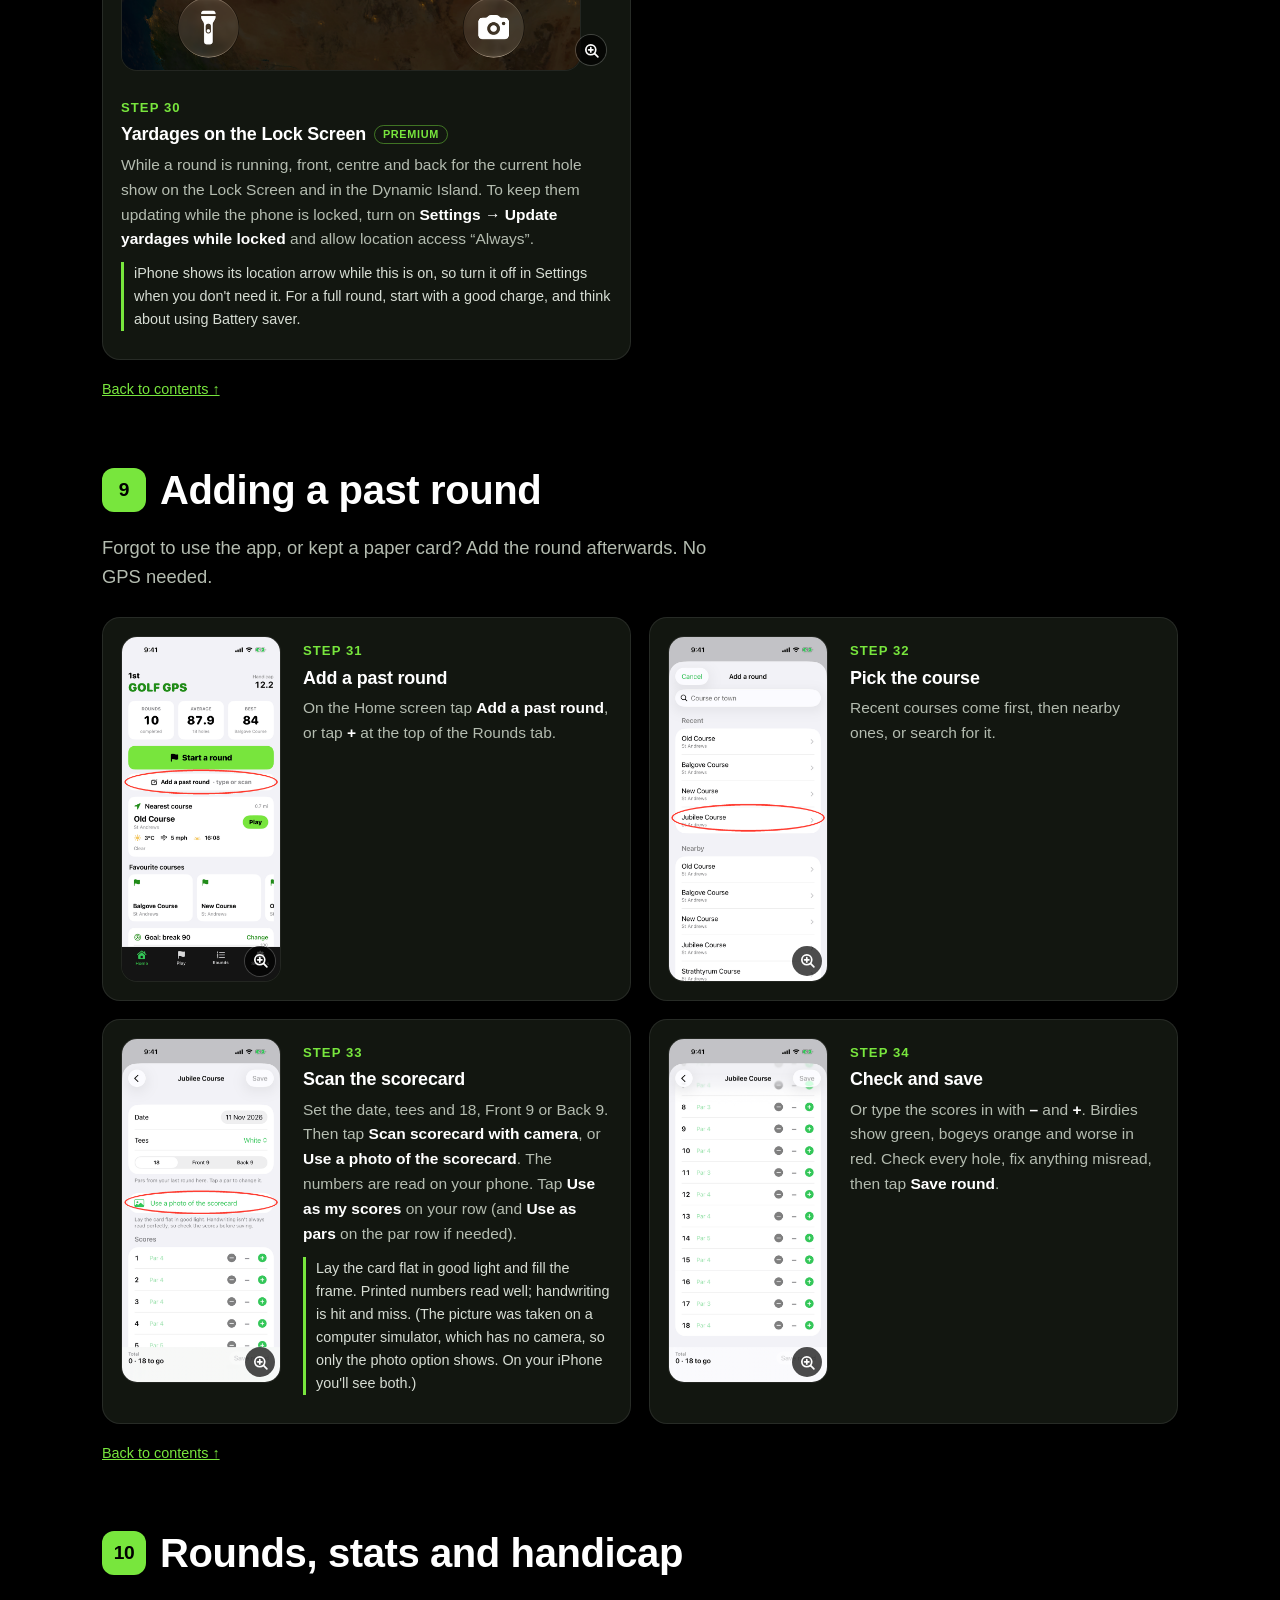
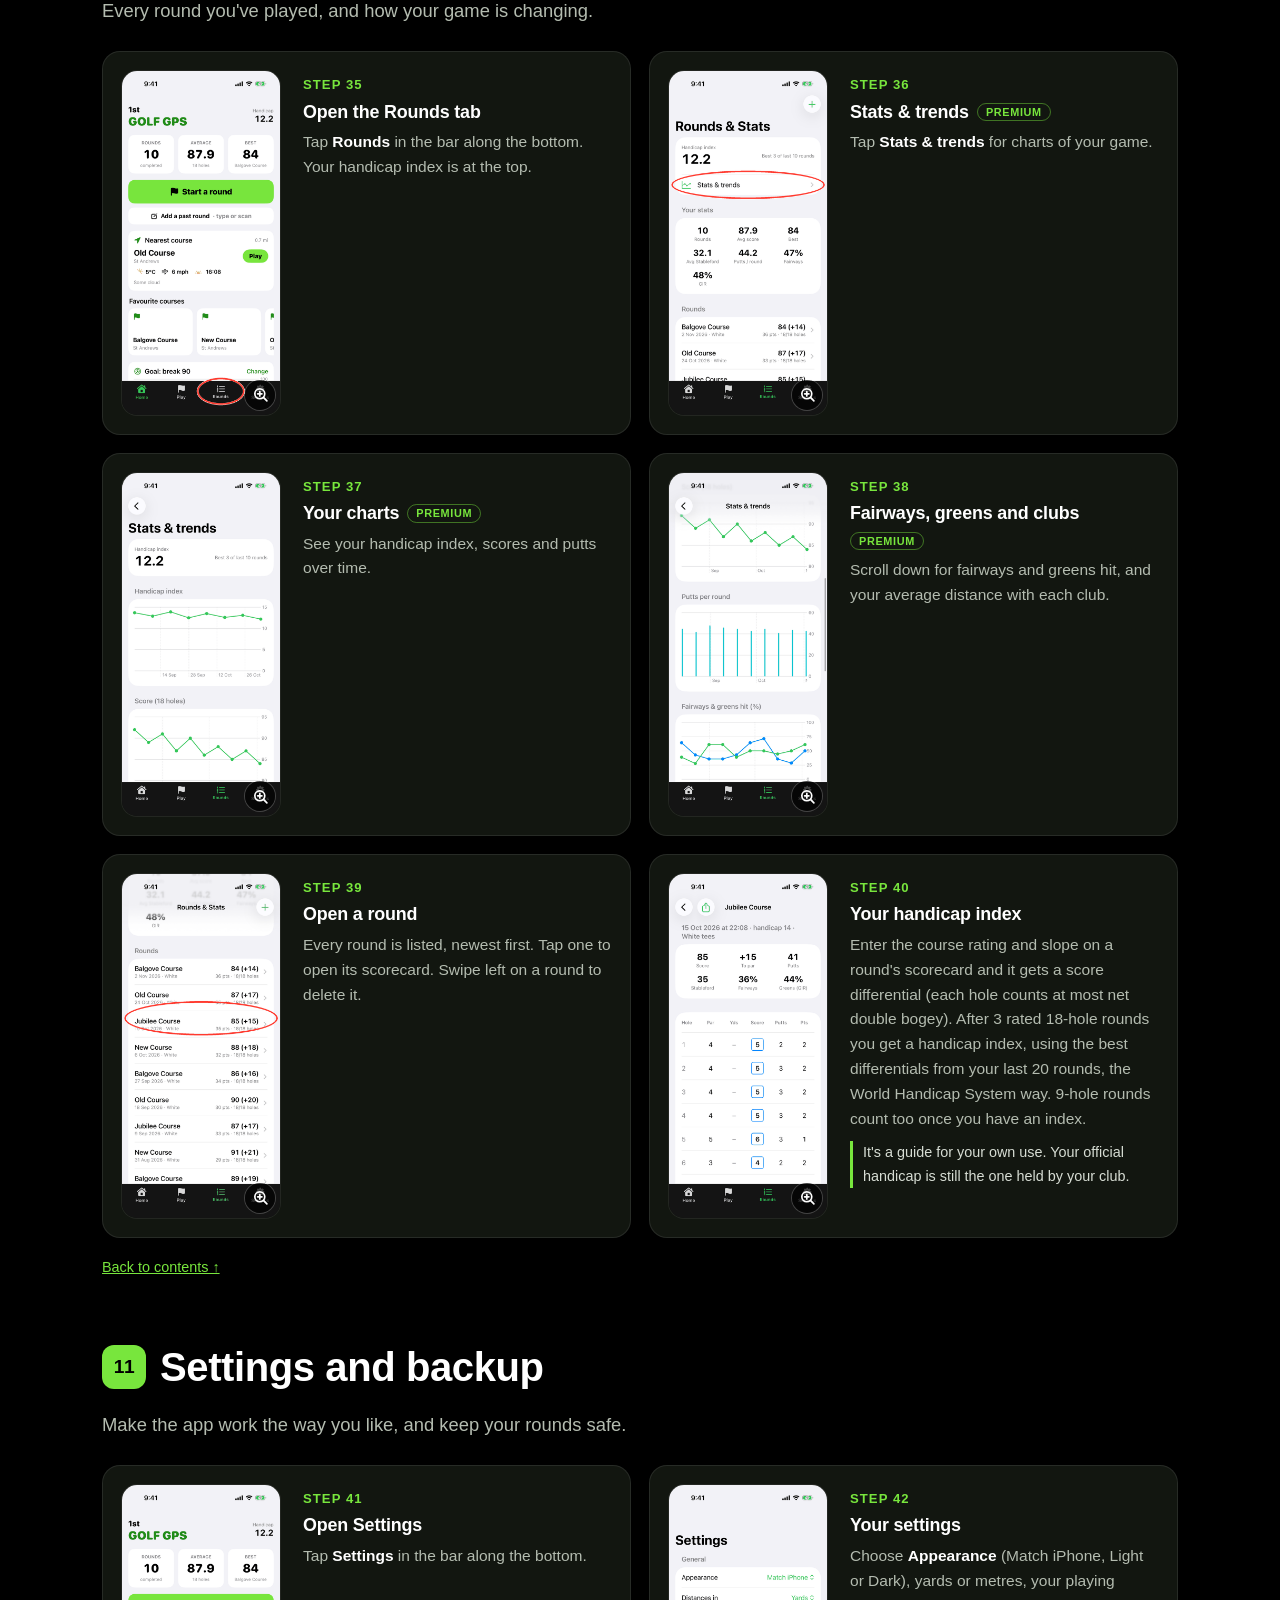
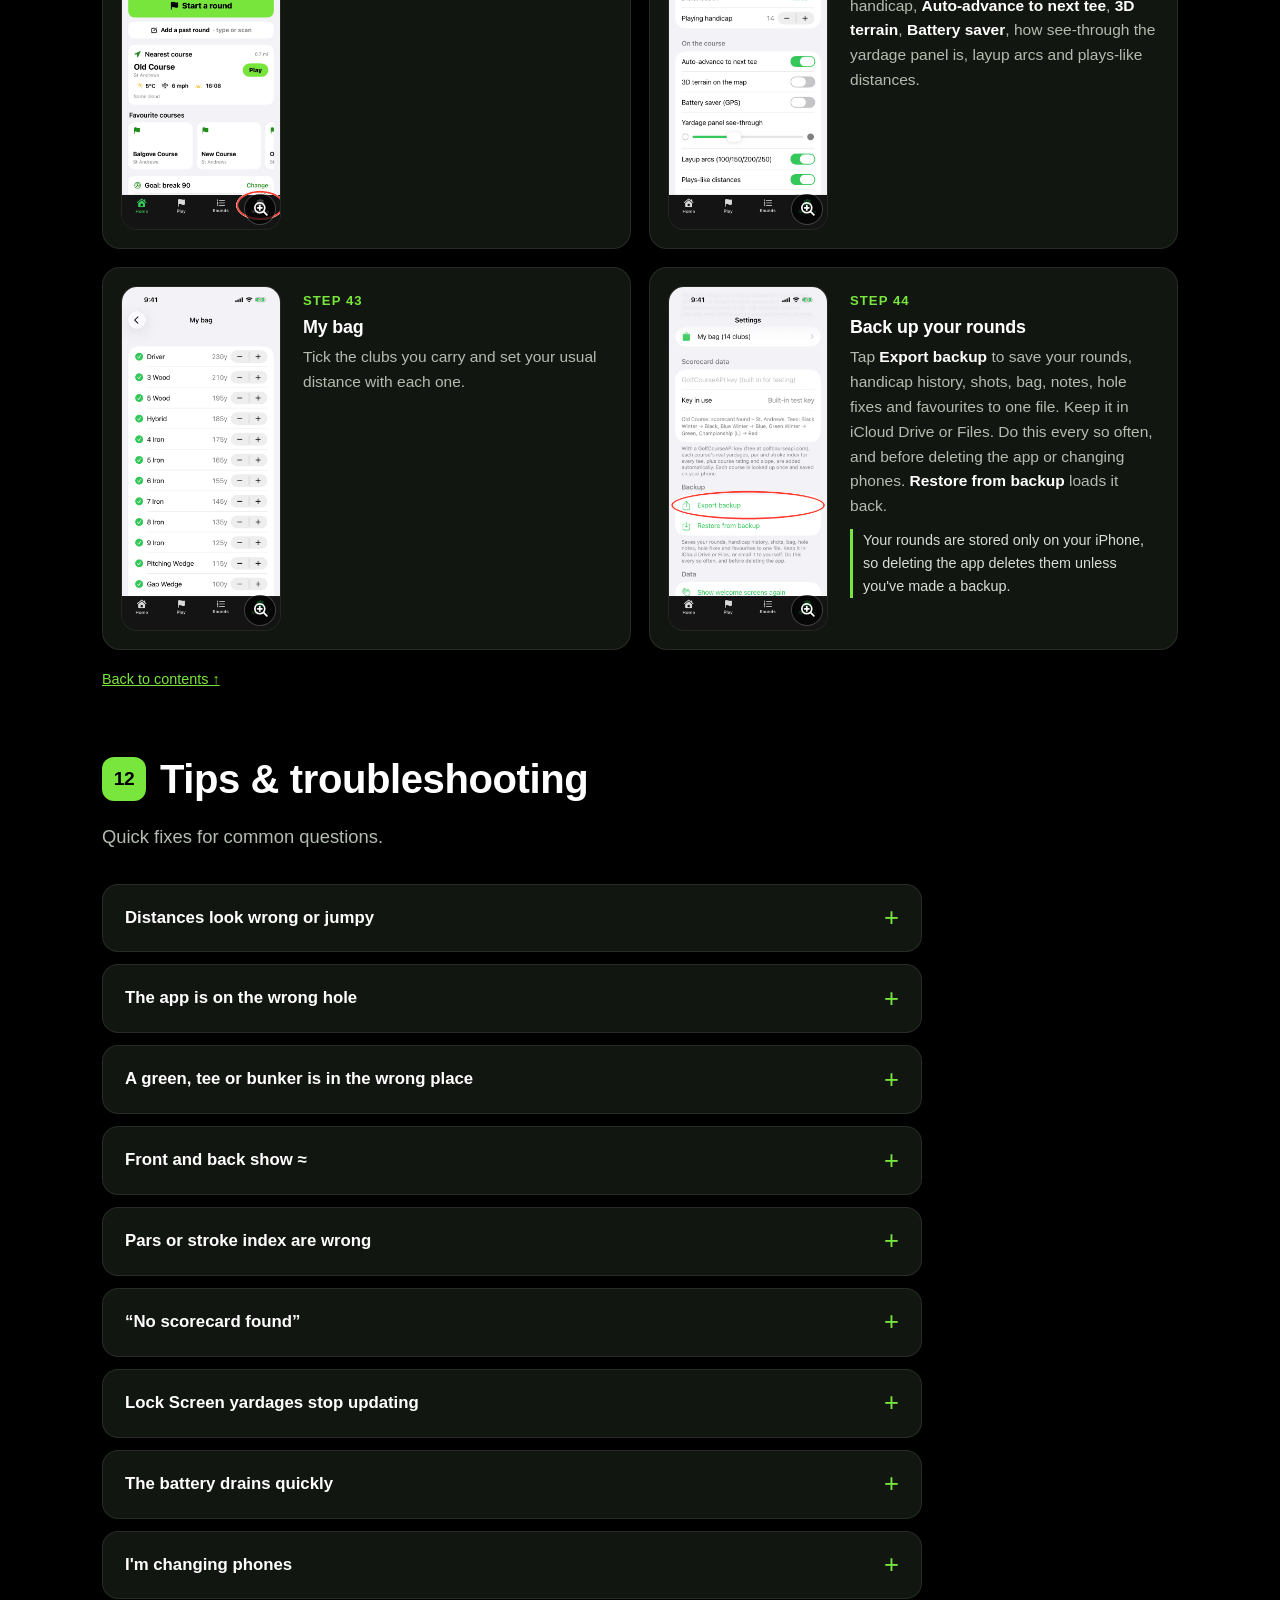
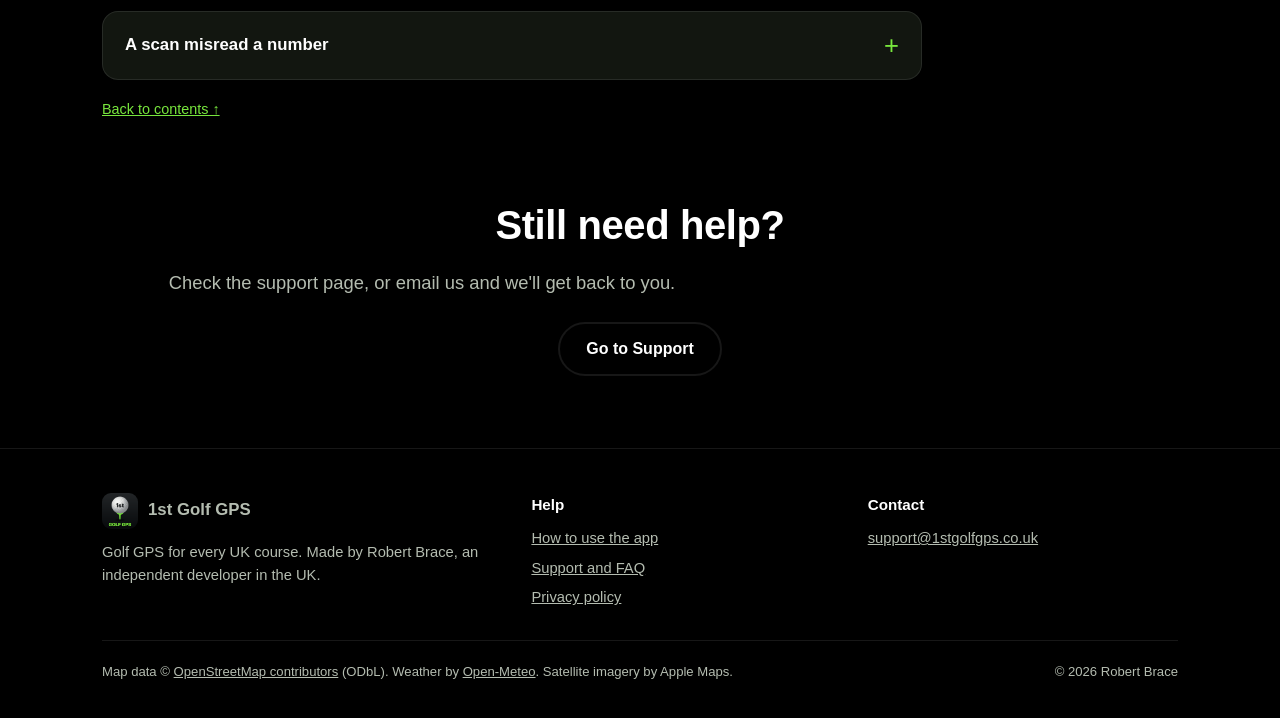
==== commit d6db9f74: "Add Remove tab and hazard removal to guide, support and privacy - Guide: Fix this hole screen with A" ====
--- a/guide.html
+++ b/guide.html
@@ -433,10 +433,12 @@
           <div>
             <span class="step-num">Step 29</span>
             <h3>Fix this hole</h3>
-            <p>If the map is wrong, fix it in one of two ways:</p>
+            <p>Tap <b>⋯ → Fix this hole…</b> to open the fix screen. It has two tabs: <b>Add or fix</b> and <b>Remove</b>.</p>
+            <p>On <b>Add or fix</b>, there are two ways to correct the map:</p>
             <p><b>Where I'm standing:</b> stand on the spot and tap <b>I'm on the tee</b>, <b>I'm at the front / middle / back of the green</b> or <b>I'm in a bunker</b>. It works straight away on your phone, and once checked, every golfer gets your fix.</p>
             <p><b>On the map:</b> tap <b>Outline the green</b>, <b>Outline a bunker</b> or <b>Outline water</b>, then tap it on the map. The app traces its edge in yellow. Use <b>Smaller</b> or <b>Bigger</b> if it's not quite right, then <b>Save</b>. You can also move the tee or green, or add a bunker or water by tapping. These fixes stay on your phone.</p>
-            <p><b>Reset to map data</b> undoes your changes.</p>
+            <p>On <b>Remove</b>, you'll see every bunker and pond on the hole, nearest the tee first (for example “Bunker · 212y from the tee · left”). Tap <b>Remove</b> next to anything that isn't really there. It disappears straight away, and once checked it's removed for every golfer.</p>
+            <p><b>Reset this hole to map data</b> (at the bottom of Add or fix) undoes your changes, including anything you removed.</p>
           </div>
         </div>
       </div>
@@ -663,7 +665,7 @@
         </details>
         <details>
           <summary>A green, tee or bunker is in the wrong place</summary>
-          <div><p>Tap ⋯ → Fix this hole. Stand on the spot and use “Where I'm standing” to fix it for every golfer, or outline it on the map for your phone.</p></div>
+          <div><p>Tap ⋯ → Fix this hole…. Stand on the spot and use “Where I'm standing” to fix it for every golfer, or outline it on the map for your phone. If a bunker or pond isn't really there, remove it on the Remove tab.</p></div>
         </details>
         <details>
           <summary>Front and back show ≈</summary>
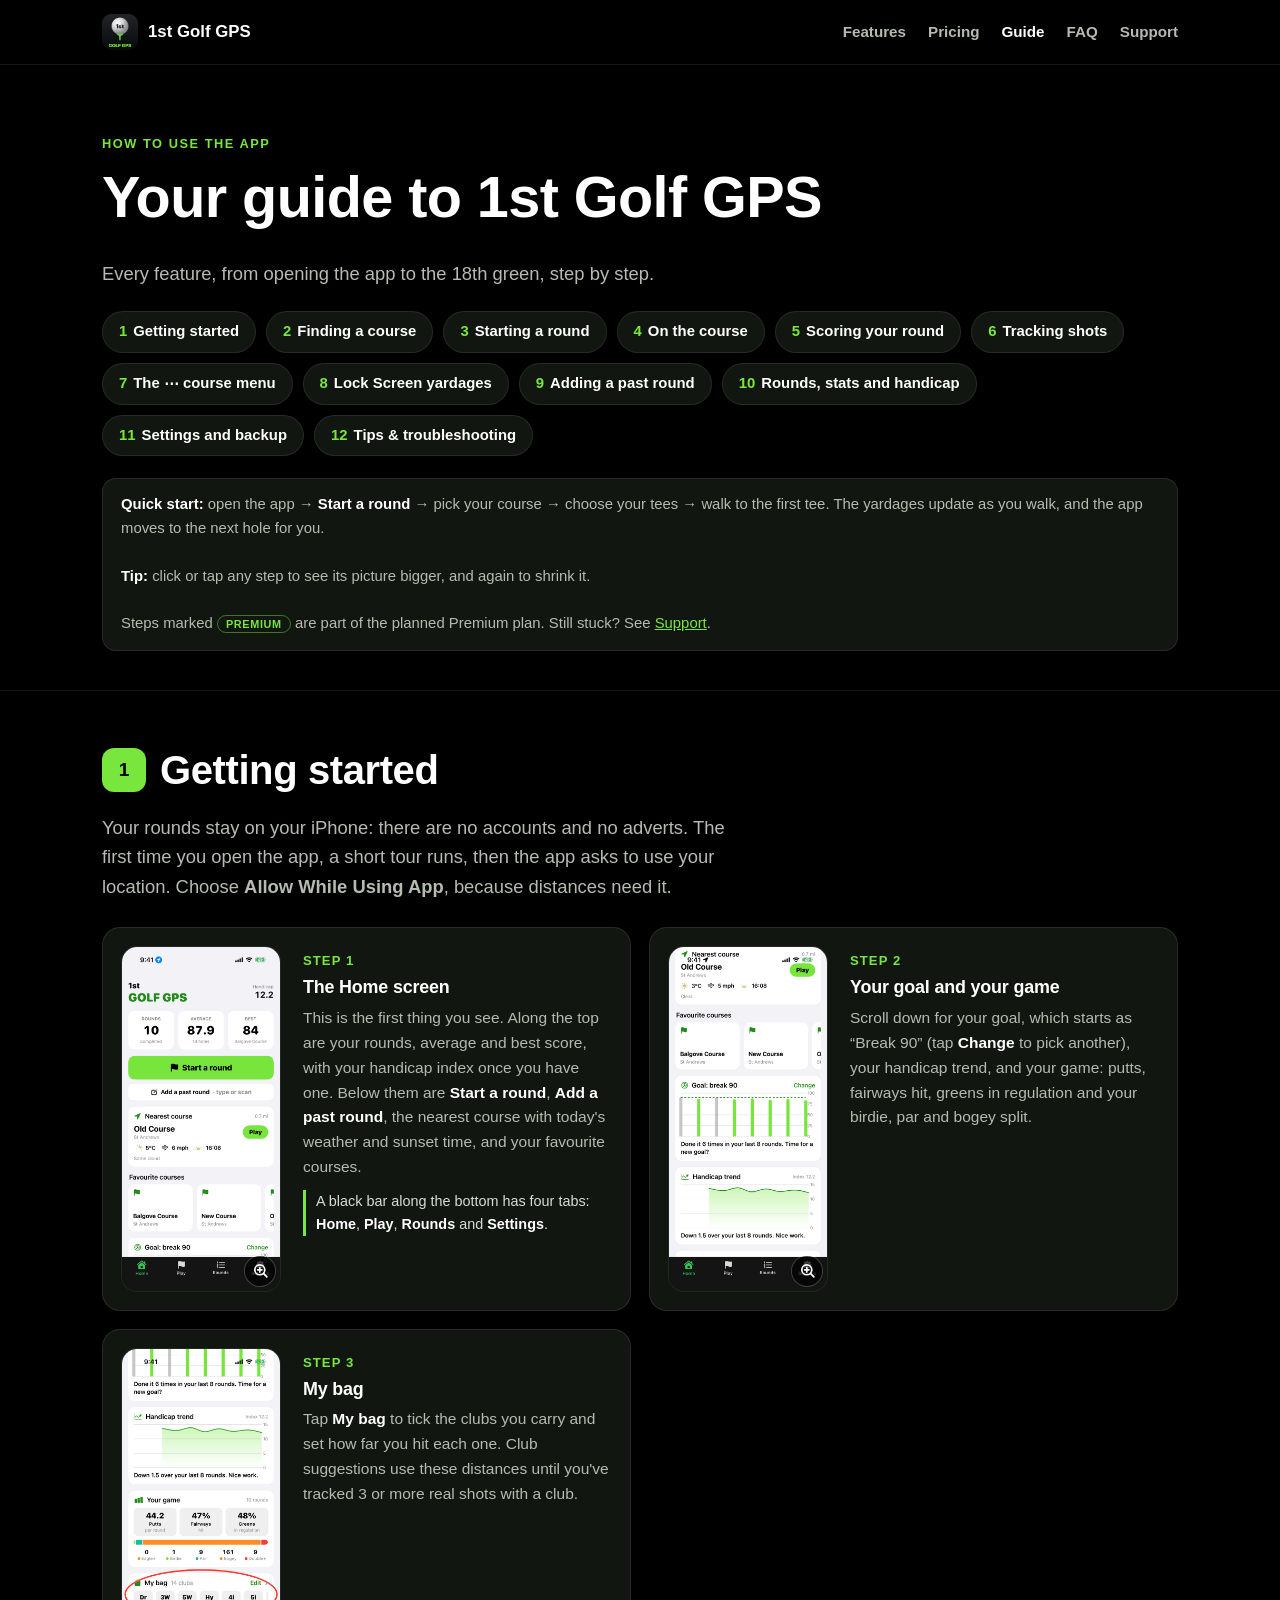
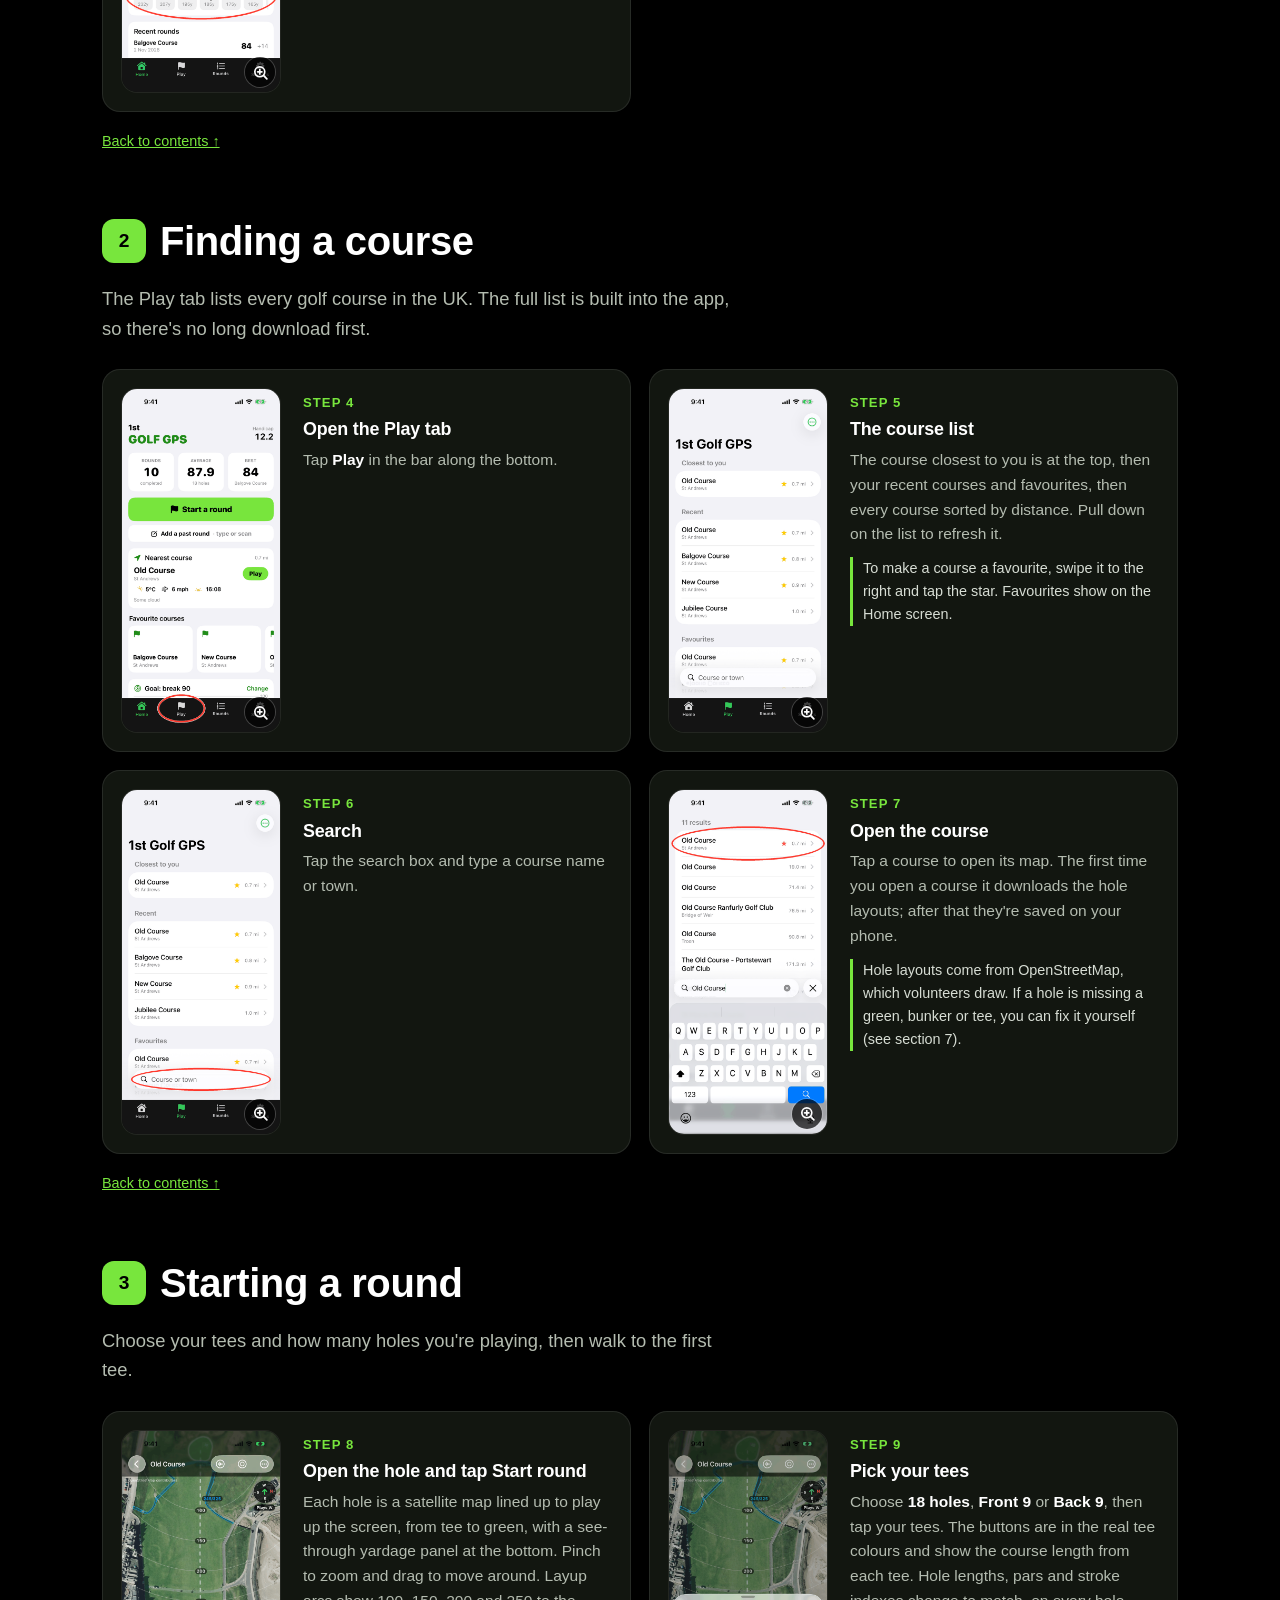
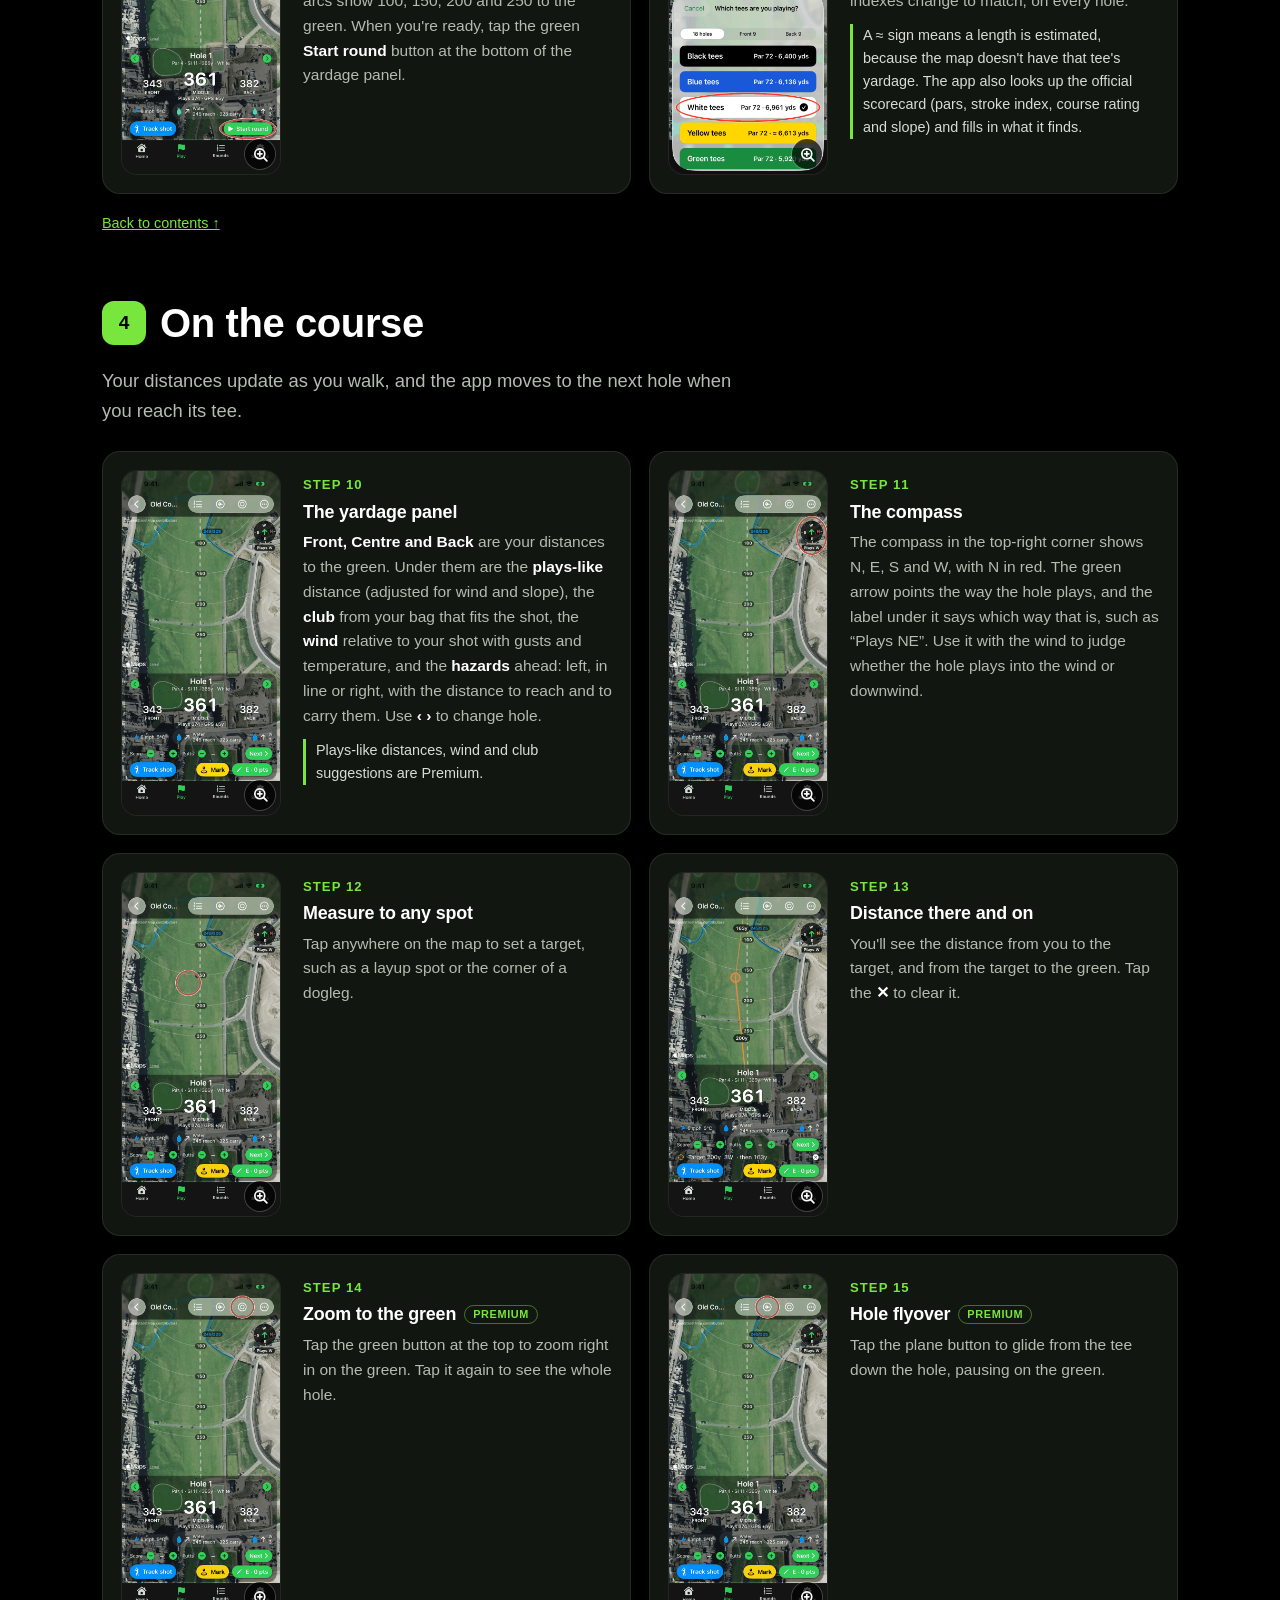
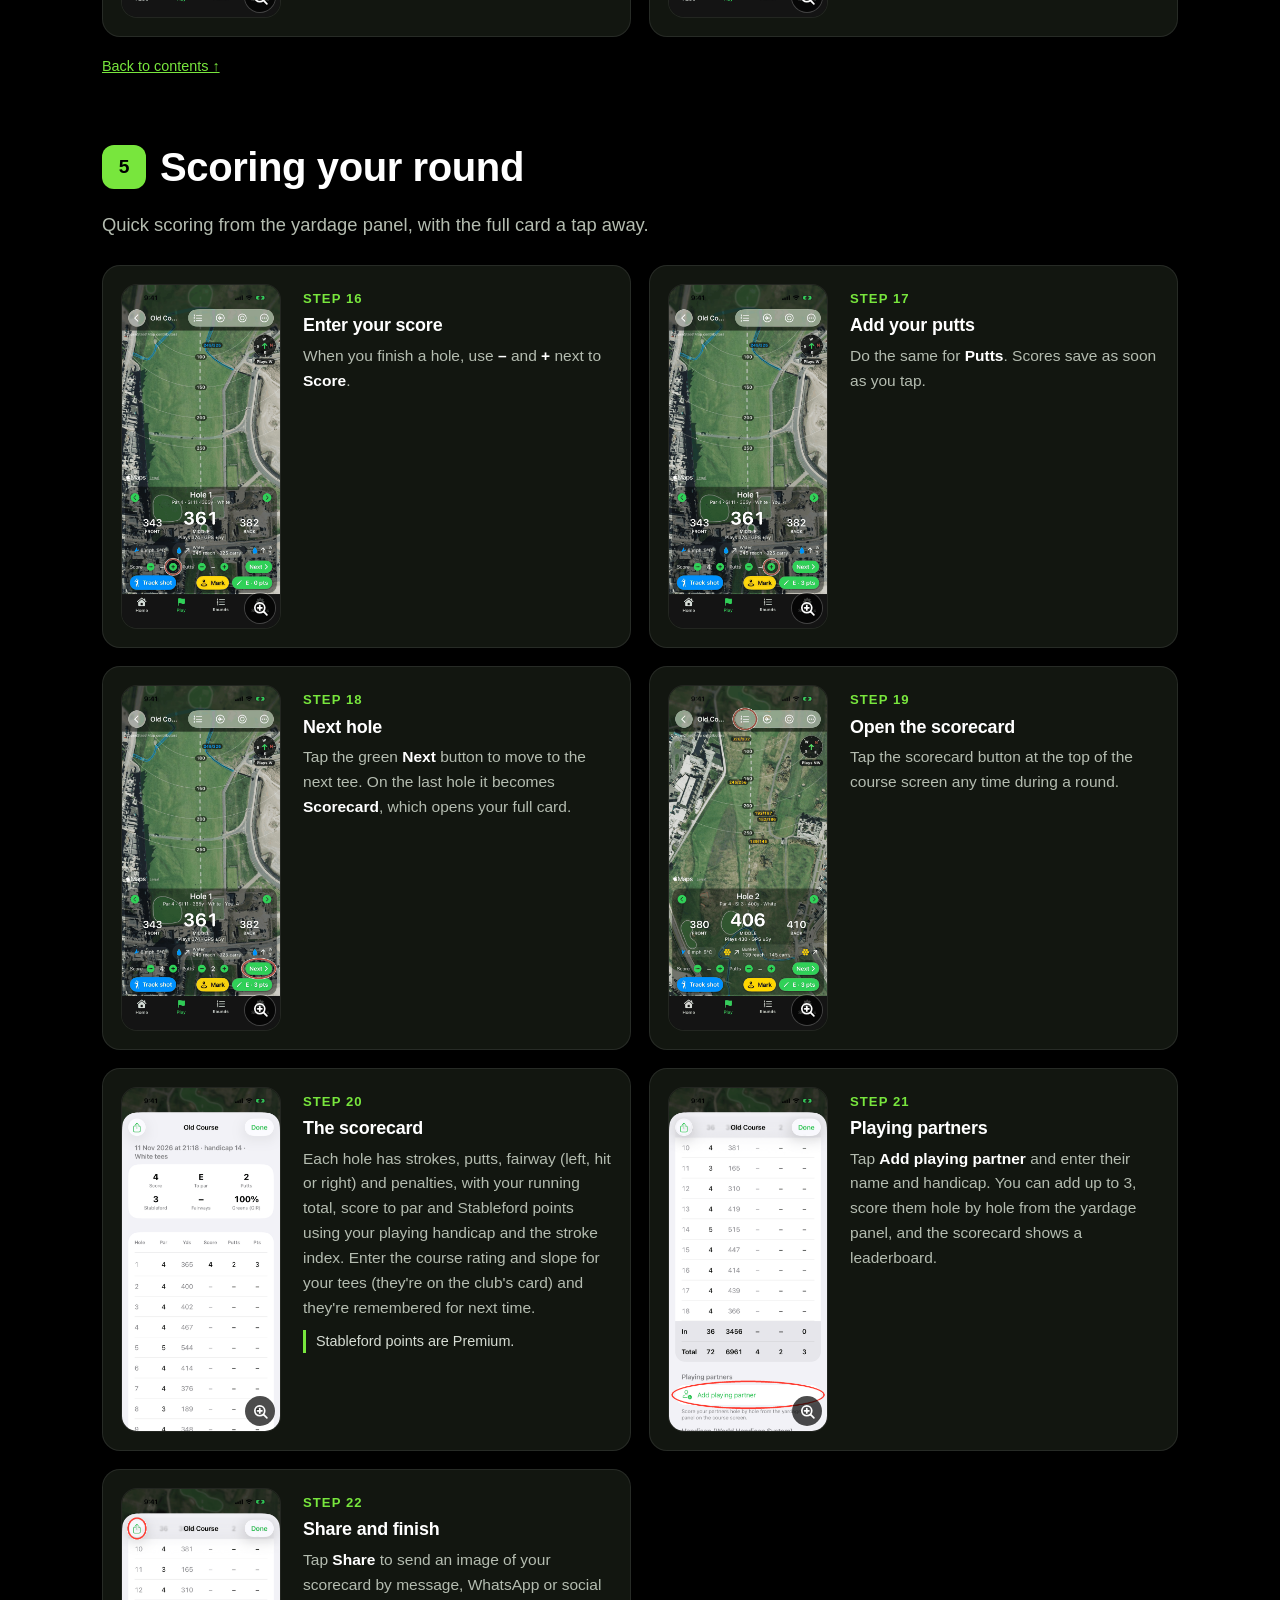
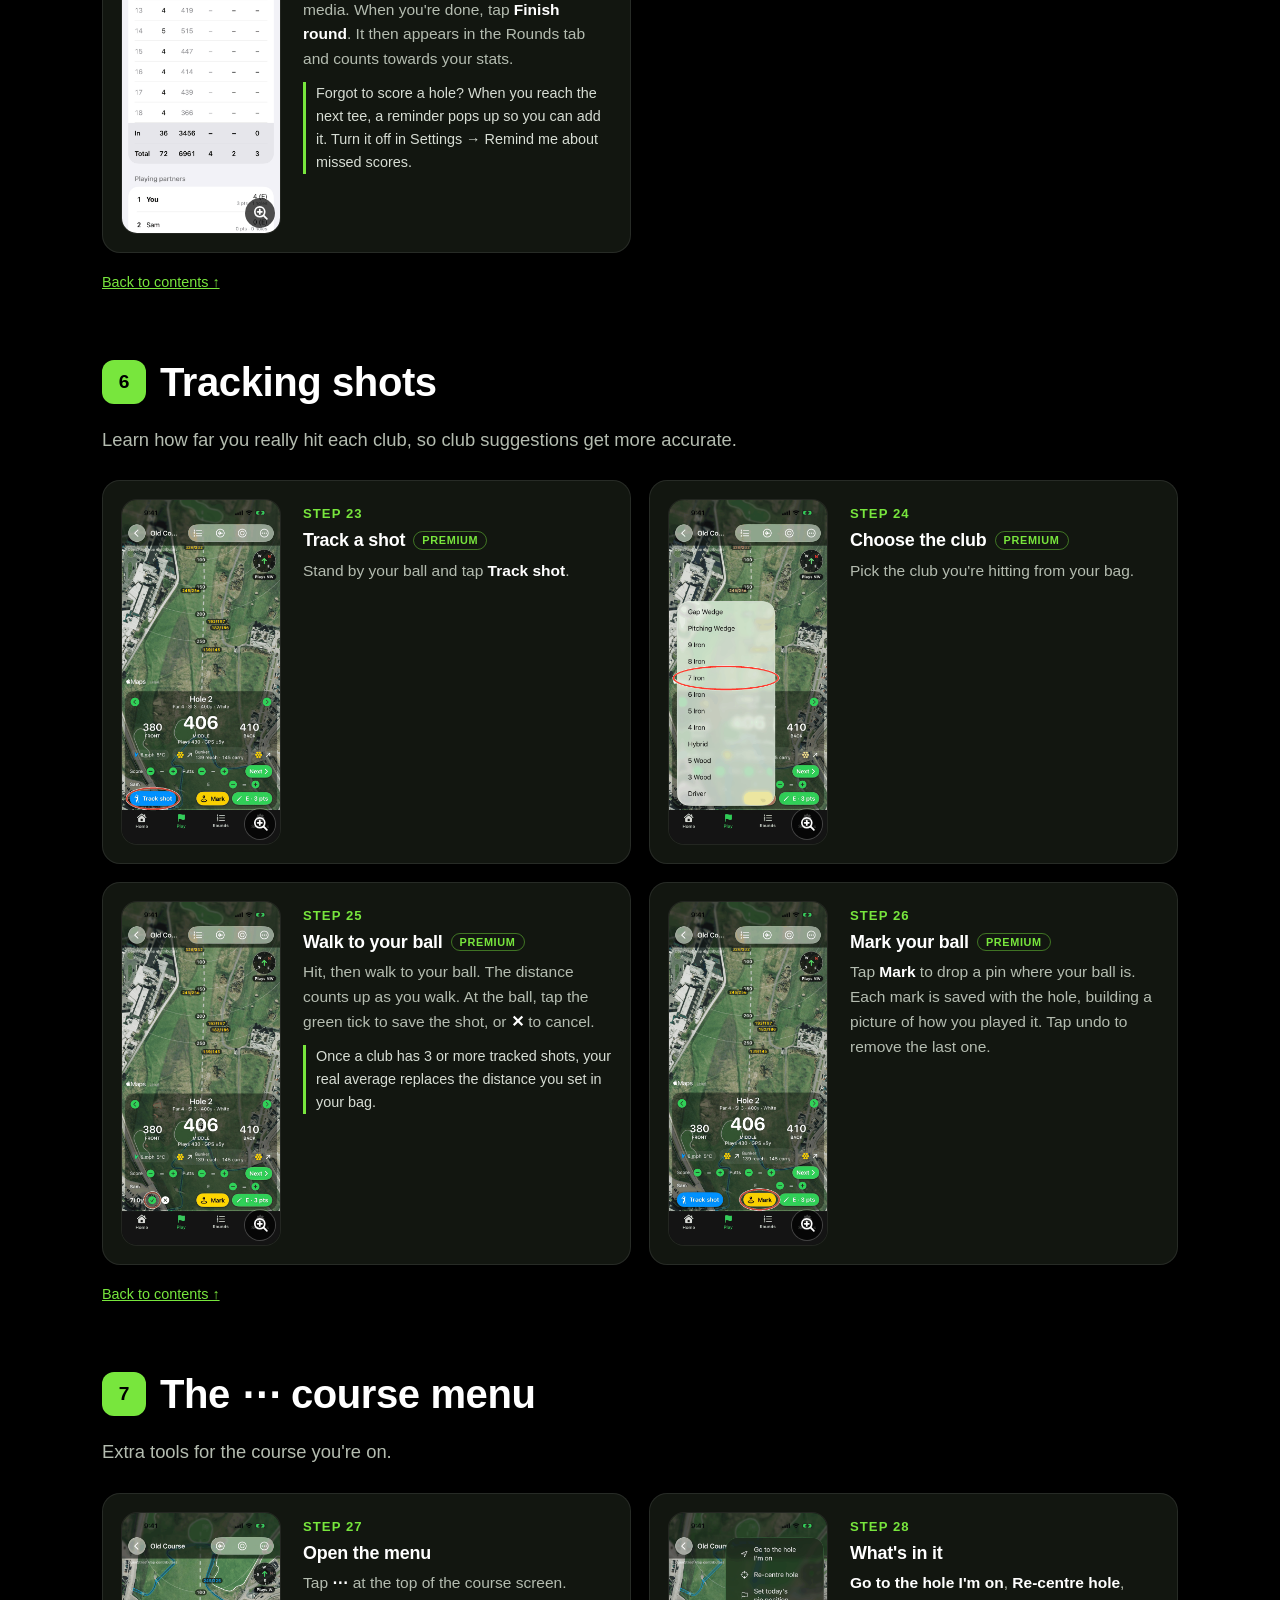
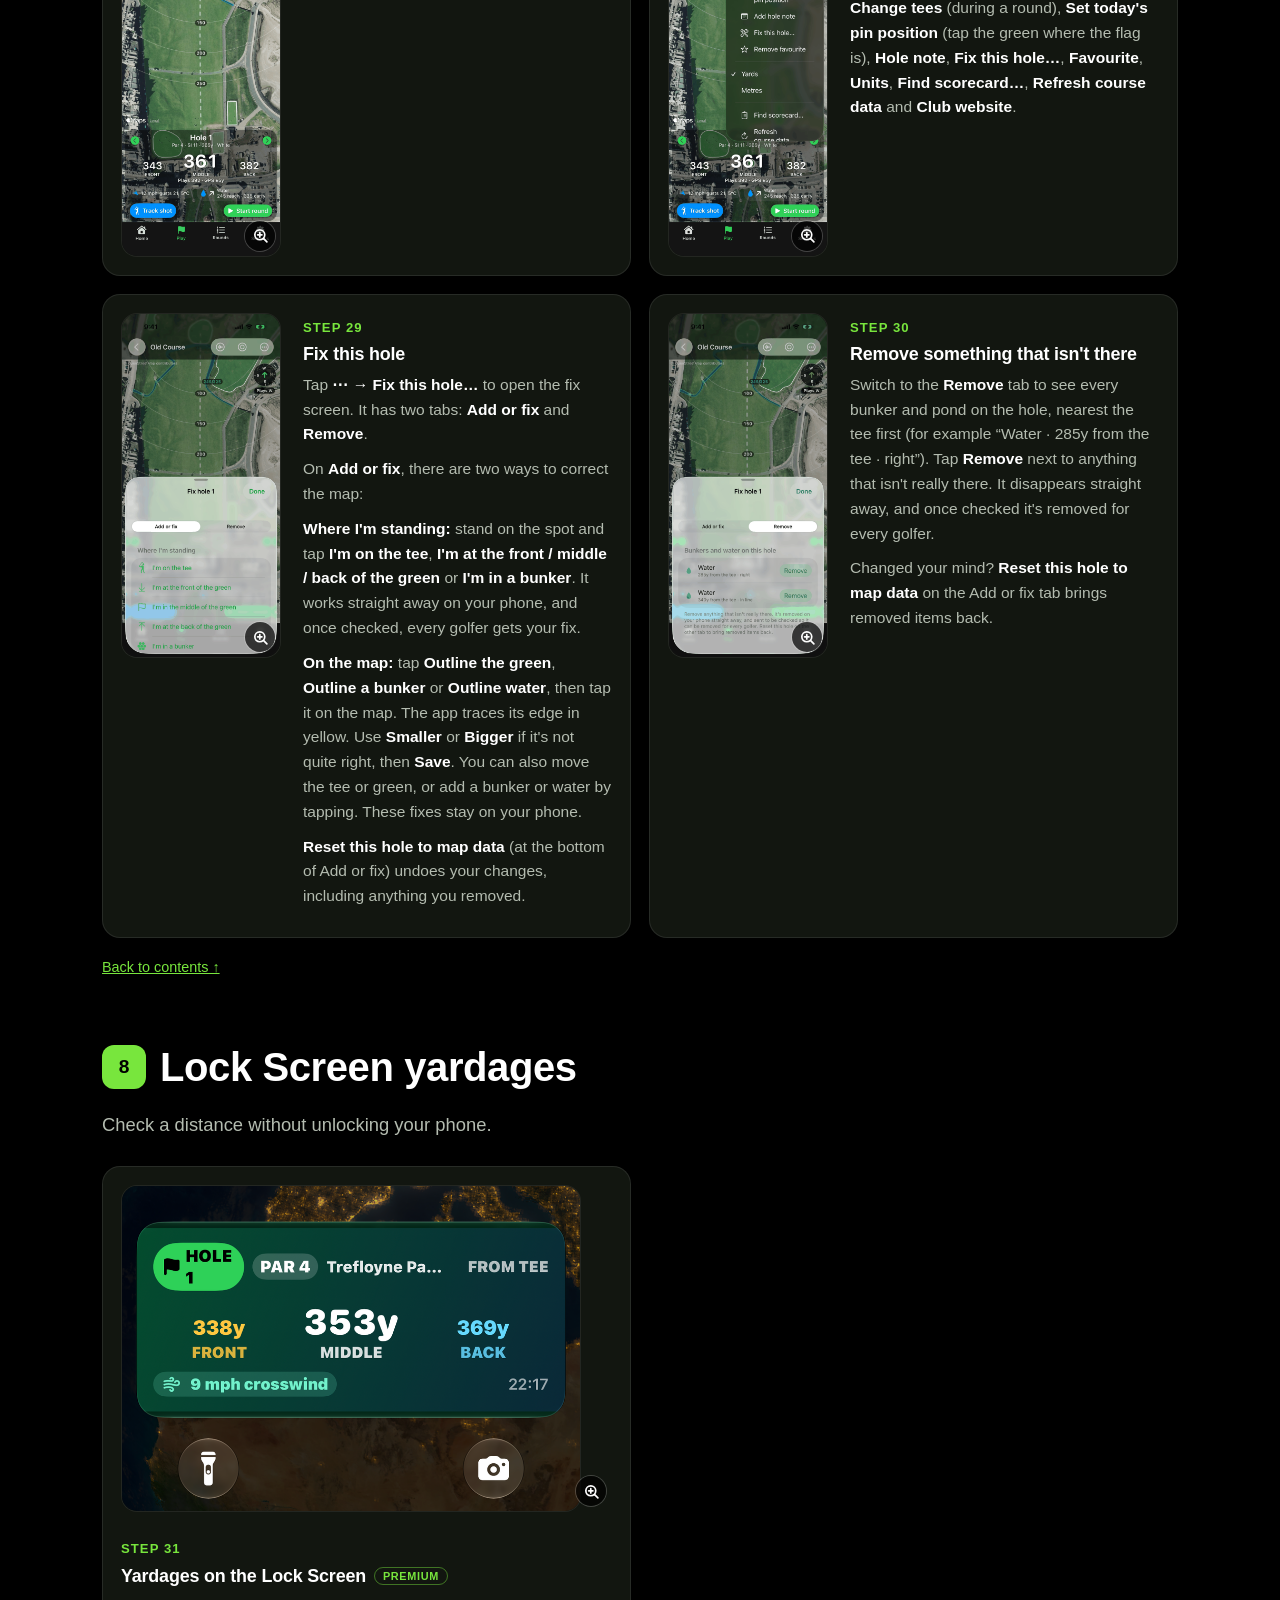
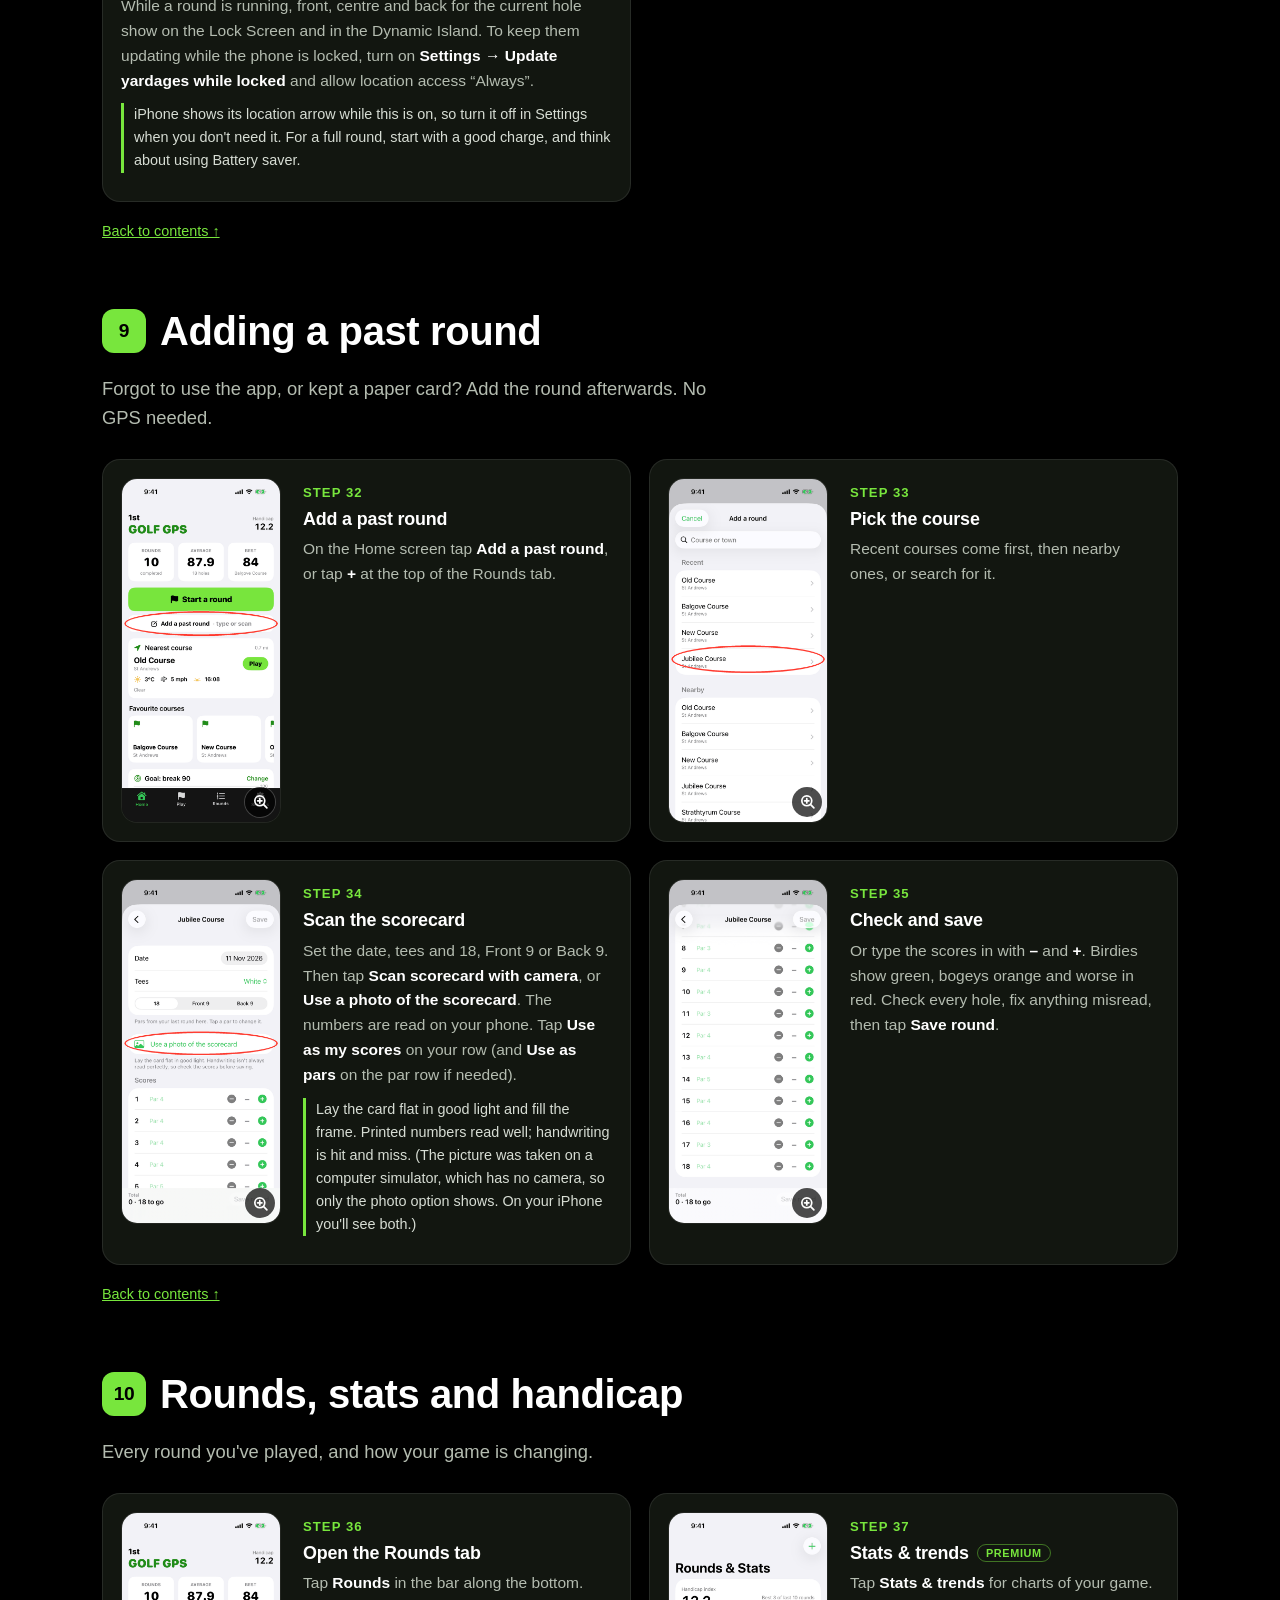
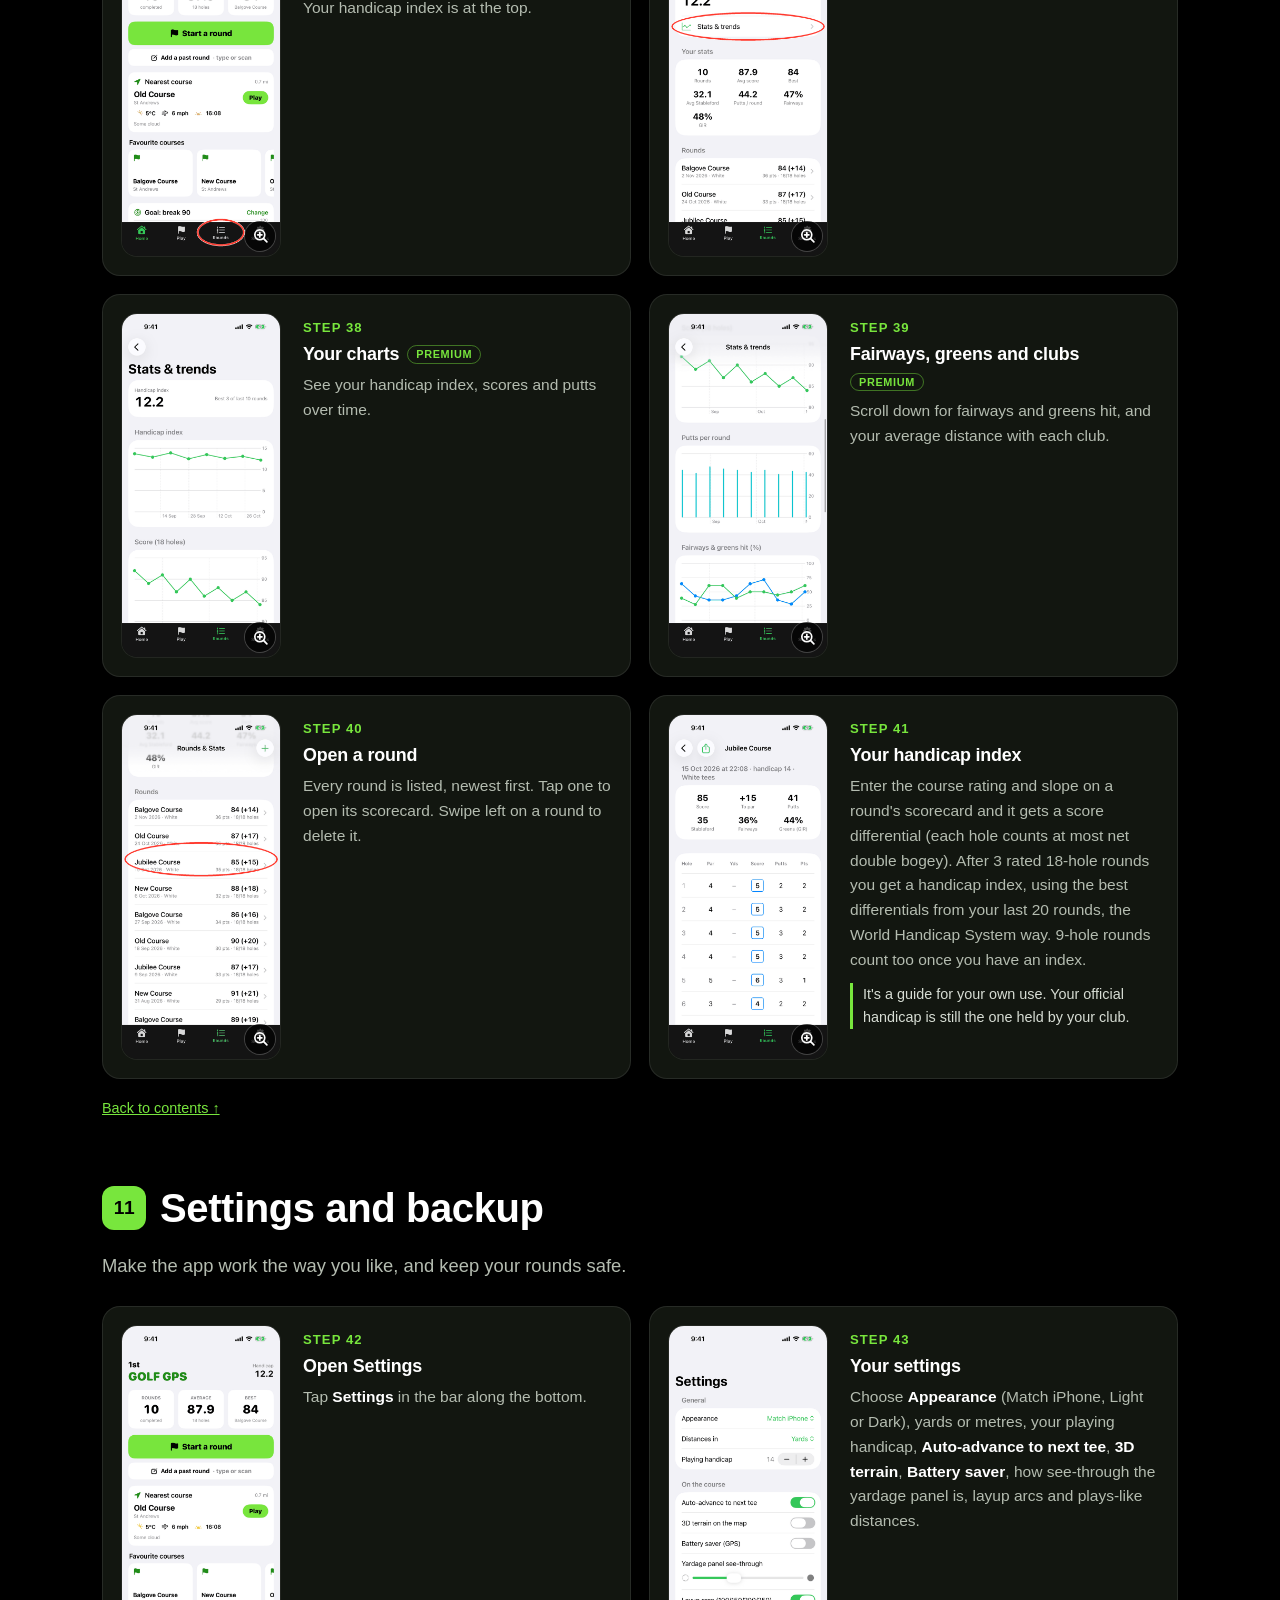
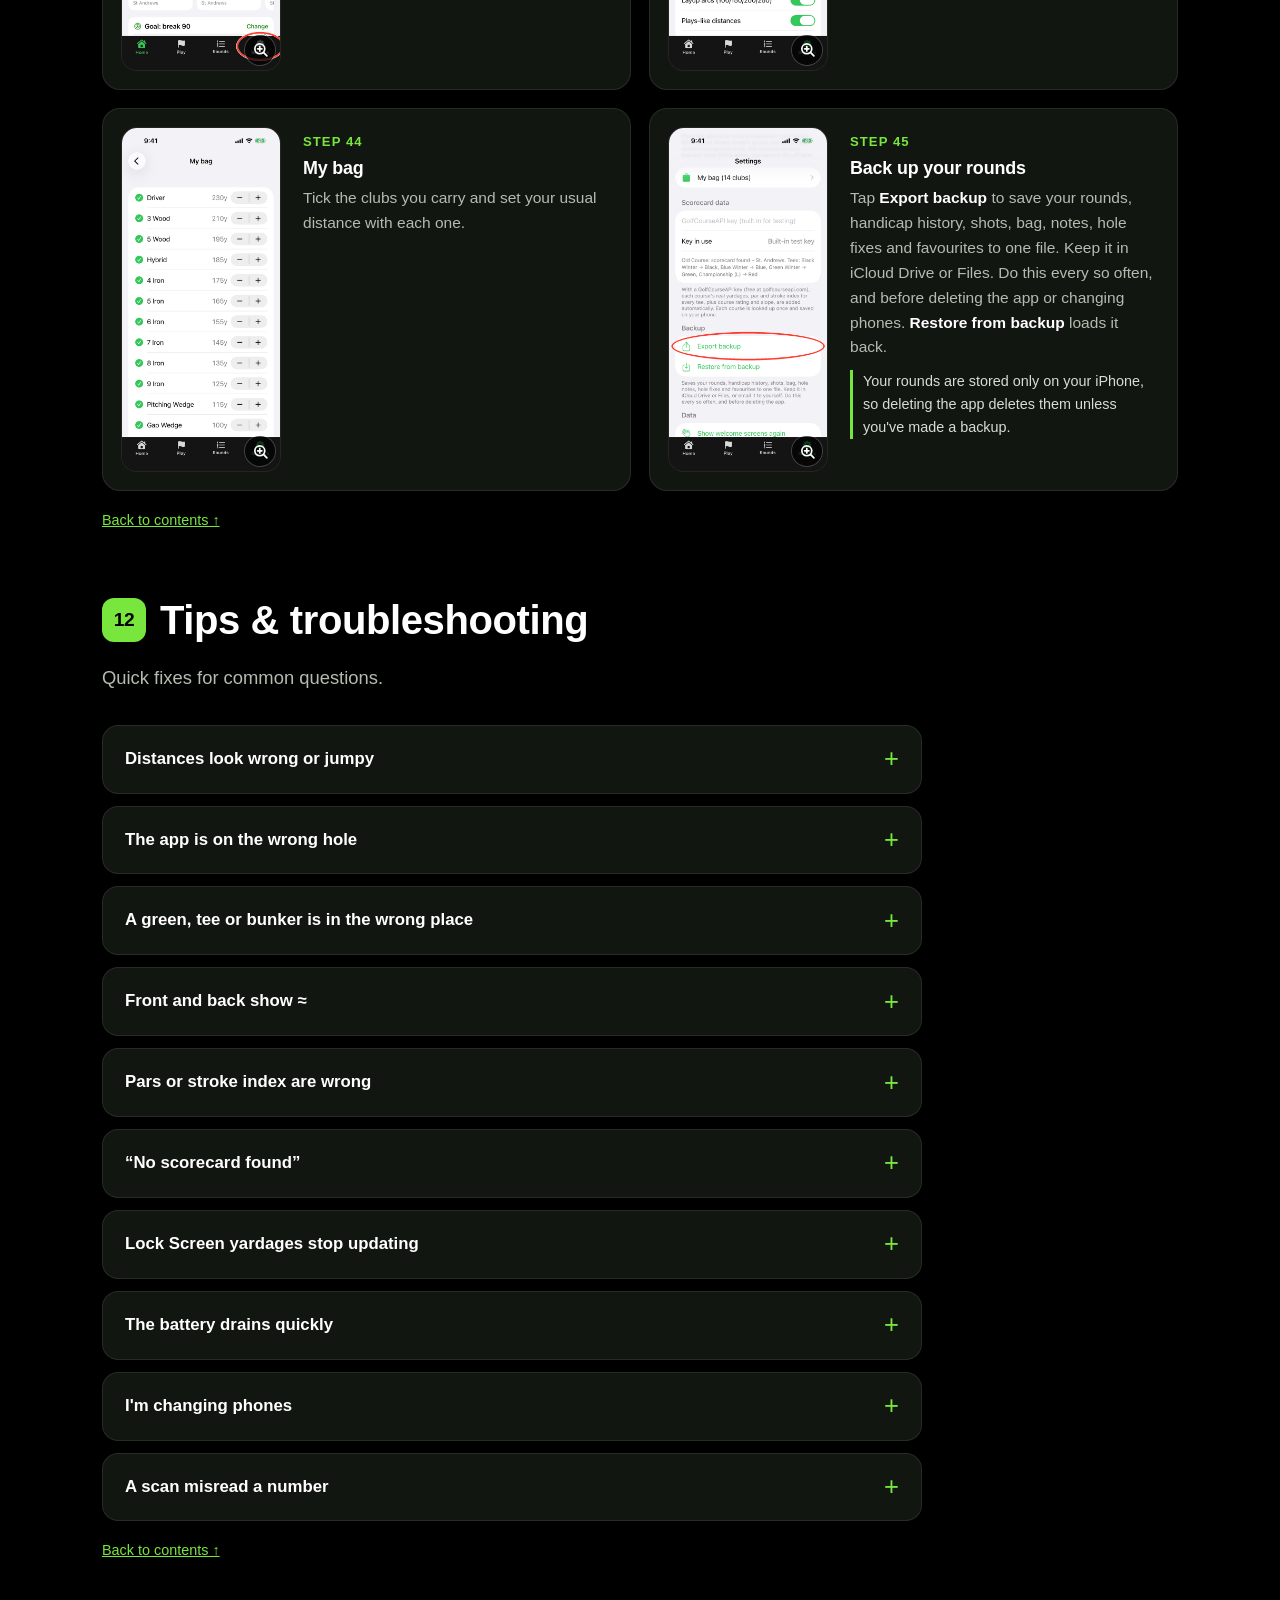
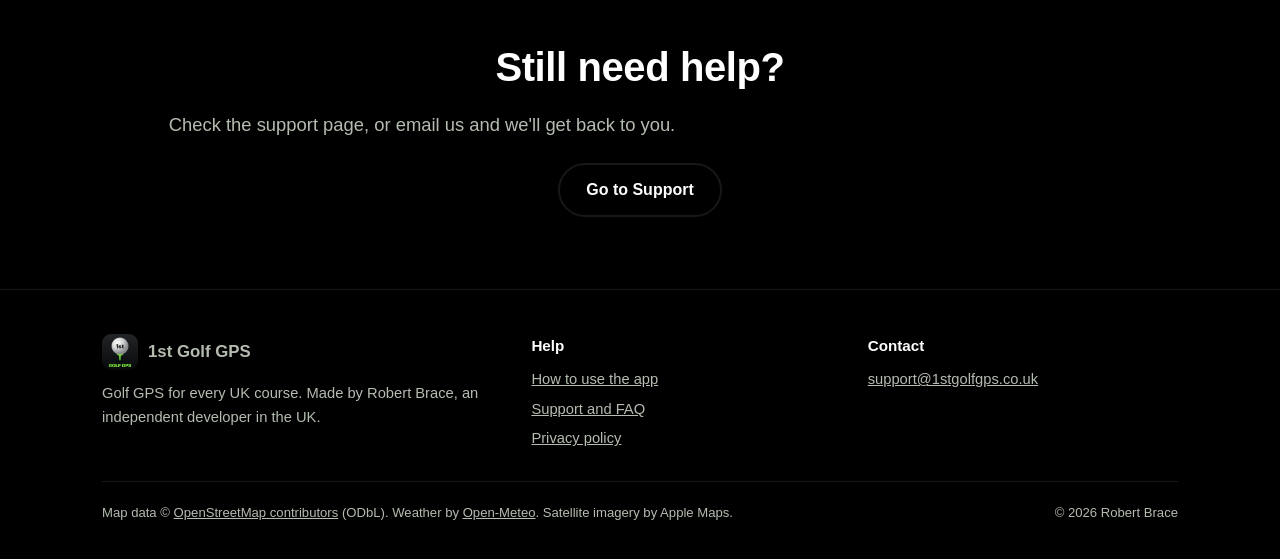
==== commit 49bb6281: "New Fix this hole screenshots and Remove step in the guide - New pictures of the course menu and the" ====
--- a/guide.html
+++ b/guide.html
@@ -422,7 +422,7 @@
           <div>
             <span class="step-num">Step 28</span>
             <h3>What's in it</h3>
-            <p><b>Go to the hole I'm on</b>, <b>Re-centre hole</b>, <b>Change tees</b>, <b>Set today's pin position</b> (tap the green where the flag is), <b>Hole note</b>, <b>Fix this hole</b>, <b>Favourite</b>, <b>Units</b>, <b>Find scorecard…</b>, <b>Refresh course data</b> and <b>Club website</b>.</p>
+            <p><b>Go to the hole I'm on</b>, <b>Re-centre hole</b>, <b>Change tees</b> (during a round), <b>Set today's pin position</b> (tap the green where the flag is), <b>Hole note</b>, <b>Fix this hole…</b>, <b>Favourite</b>, <b>Units</b>, <b>Find scorecard…</b>, <b>Refresh course data</b> and <b>Club website</b>.</p>
           </div>
         </div>
         <div class="step" data-expand tabindex="0" role="button" aria-expanded="false">
@@ -437,8 +437,19 @@
             <p>On <b>Add or fix</b>, there are two ways to correct the map:</p>
             <p><b>Where I'm standing:</b> stand on the spot and tap <b>I'm on the tee</b>, <b>I'm at the front / middle / back of the green</b> or <b>I'm in a bunker</b>. It works straight away on your phone, and once checked, every golfer gets your fix.</p>
             <p><b>On the map:</b> tap <b>Outline the green</b>, <b>Outline a bunker</b> or <b>Outline water</b>, then tap it on the map. The app traces its edge in yellow. Use <b>Smaller</b> or <b>Bigger</b> if it's not quite right, then <b>Save</b>. You can also move the tee or green, or add a bunker or water by tapping. These fixes stay on your phone.</p>
-            <p>On <b>Remove</b>, you'll see every bunker and pond on the hole, nearest the tee first (for example “Bunker · 212y from the tee · left”). Tap <b>Remove</b> next to anything that isn't really there. It disappears straight away, and once checked it's removed for every golfer.</p>
             <p><b>Reset this hole to map data</b> (at the bottom of Add or fix) undoes your changes, including anything you removed.</p>
+          </div>
+        </div>
+        <div class="step" data-expand tabindex="0" role="button" aria-expanded="false">
+          <div class="img-wrap">
+            <img src="images/guide/32b-fix-remove.png" alt="The Remove tab of Fix this hole" width="360" height="783" loading="lazy">
+            <span class="zoom-hint" aria-hidden="true"><svg viewBox="0 0 24 24" fill="none" stroke="currentColor" stroke-width="2.4" stroke-linecap="round"><circle cx="11" cy="11" r="7"/><path d="M21 21l-4.5-4.5"/><path class="zh-v" d="M11 8v6"/><path d="M8 11h6"/></svg></span>
+          </div>
+          <div>
+            <span class="step-num">Step 30</span>
+            <h3>Remove something that isn't there</h3>
+            <p>Switch to the <b>Remove</b> tab to see every bunker and pond on the hole, nearest the tee first (for example “Water · 285y from the tee · right”). Tap <b>Remove</b> next to anything that isn't really there. It disappears straight away, and once checked it's removed for every golfer.</p>
+            <p>Changed your mind? <b>Reset this hole to map data</b> on the Add or fix tab brings removed items back.</p>
           </div>
         </div>
       </div>
@@ -456,7 +467,7 @@
             <span class="zoom-hint" aria-hidden="true"><svg viewBox="0 0 24 24" fill="none" stroke="currentColor" stroke-width="2.4" stroke-linecap="round"><circle cx="11" cy="11" r="7"/><path d="M21 21l-4.5-4.5"/><path class="zh-v" d="M11 8v6"/><path d="M8 11h6"/></svg></span>
           </div>
           <div>
-            <span class="step-num">Step 30</span>
+            <span class="step-num">Step 31</span>
             <h3>Yardages on the Lock Screen <span class="tag">Premium</span></h3>
             <p>While a round is running, front, centre and back for the current hole show on the Lock Screen and in the Dynamic Island. To keep them updating while the phone is locked, turn on <b>Settings → Update yardages while locked</b> and allow location access “Always”.</p>
             <p class="tip">iPhone shows its location arrow while this is on, so turn it off in Settings when you don't need it. For a full round, start with a good charge, and think about using Battery saver.</p>
@@ -477,7 +488,7 @@
             <span class="zoom-hint" aria-hidden="true"><svg viewBox="0 0 24 24" fill="none" stroke="currentColor" stroke-width="2.4" stroke-linecap="round"><circle cx="11" cy="11" r="7"/><path d="M21 21l-4.5-4.5"/><path class="zh-v" d="M11 8v6"/><path d="M8 11h6"/></svg></span>
           </div>
           <div>
-            <span class="step-num">Step 31</span>
+            <span class="step-num">Step 32</span>
             <h3>Add a past round</h3>
             <p>On the Home screen tap <b>Add a past round</b>, or tap <b>+</b> at the top of the Rounds tab.</p>
           </div>
@@ -488,7 +499,7 @@
             <span class="zoom-hint" aria-hidden="true"><svg viewBox="0 0 24 24" fill="none" stroke="currentColor" stroke-width="2.4" stroke-linecap="round"><circle cx="11" cy="11" r="7"/><path d="M21 21l-4.5-4.5"/><path class="zh-v" d="M11 8v6"/><path d="M8 11h6"/></svg></span>
           </div>
           <div>
-            <span class="step-num">Step 32</span>
+            <span class="step-num">Step 33</span>
             <h3>Pick the course</h3>
             <p>Recent courses come first, then nearby ones, or search for it.</p>
           </div>
@@ -499,7 +510,7 @@
             <span class="zoom-hint" aria-hidden="true"><svg viewBox="0 0 24 24" fill="none" stroke="currentColor" stroke-width="2.4" stroke-linecap="round"><circle cx="11" cy="11" r="7"/><path d="M21 21l-4.5-4.5"/><path class="zh-v" d="M11 8v6"/><path d="M8 11h6"/></svg></span>
           </div>
           <div>
-            <span class="step-num">Step 33</span>
+            <span class="step-num">Step 34</span>
             <h3>Scan the scorecard</h3>
             <p>Set the date, tees and 18, Front 9 or Back 9. Then tap <b>Scan scorecard with camera</b>, or <b>Use a photo of the scorecard</b>. The numbers are read on your phone. Tap <b>Use as my scores</b> on your row (and <b>Use as pars</b> on the par row if needed).</p>
             <p class="tip">Lay the card flat in good light and fill the frame. Printed numbers read well; handwriting is hit and miss. (The picture was taken on a computer simulator, which has no camera, so only the photo option shows. On your iPhone you'll see both.)</p>
@@ -511,7 +522,7 @@
             <span class="zoom-hint" aria-hidden="true"><svg viewBox="0 0 24 24" fill="none" stroke="currentColor" stroke-width="2.4" stroke-linecap="round"><circle cx="11" cy="11" r="7"/><path d="M21 21l-4.5-4.5"/><path class="zh-v" d="M11 8v6"/><path d="M8 11h6"/></svg></span>
           </div>
           <div>
-            <span class="step-num">Step 34</span>
+            <span class="step-num">Step 35</span>
             <h3>Check and save</h3>
             <p>Or type the scores in with <b>–</b> and <b>+</b>. Birdies show green, bogeys orange and worse in red. Check every hole, fix anything misread, then tap <b>Save round</b>.</p>
           </div>
@@ -531,7 +542,7 @@
             <span class="zoom-hint" aria-hidden="true"><svg viewBox="0 0 24 24" fill="none" stroke="currentColor" stroke-width="2.4" stroke-linecap="round"><circle cx="11" cy="11" r="7"/><path d="M21 21l-4.5-4.5"/><path class="zh-v" d="M11 8v6"/><path d="M8 11h6"/></svg></span>
           </div>
           <div>
-            <span class="step-num">Step 35</span>
+            <span class="step-num">Step 36</span>
             <h3>Open the Rounds tab</h3>
             <p>Tap <b>Rounds</b> in the bar along the bottom. Your handicap index is at the top.</p>
           </div>
@@ -542,7 +553,7 @@
             <span class="zoom-hint" aria-hidden="true"><svg viewBox="0 0 24 24" fill="none" stroke="currentColor" stroke-width="2.4" stroke-linecap="round"><circle cx="11" cy="11" r="7"/><path d="M21 21l-4.5-4.5"/><path class="zh-v" d="M11 8v6"/><path d="M8 11h6"/></svg></span>
           </div>
           <div>
-            <span class="step-num">Step 36</span>
+            <span class="step-num">Step 37</span>
             <h3>Stats & trends <span class="tag">Premium</span></h3>
             <p>Tap <b>Stats & trends</b> for charts of your game.</p>
           </div>
@@ -553,7 +564,7 @@
             <span class="zoom-hint" aria-hidden="true"><svg viewBox="0 0 24 24" fill="none" stroke="currentColor" stroke-width="2.4" stroke-linecap="round"><circle cx="11" cy="11" r="7"/><path d="M21 21l-4.5-4.5"/><path class="zh-v" d="M11 8v6"/><path d="M8 11h6"/></svg></span>
           </div>
           <div>
-            <span class="step-num">Step 37</span>
+            <span class="step-num">Step 38</span>
             <h3>Your charts <span class="tag">Premium</span></h3>
             <p>See your handicap index, scores and putts over time.</p>
           </div>
@@ -564,7 +575,7 @@
             <span class="zoom-hint" aria-hidden="true"><svg viewBox="0 0 24 24" fill="none" stroke="currentColor" stroke-width="2.4" stroke-linecap="round"><circle cx="11" cy="11" r="7"/><path d="M21 21l-4.5-4.5"/><path class="zh-v" d="M11 8v6"/><path d="M8 11h6"/></svg></span>
           </div>
           <div>
-            <span class="step-num">Step 38</span>
+            <span class="step-num">Step 39</span>
             <h3>Fairways, greens and clubs <span class="tag">Premium</span></h3>
             <p>Scroll down for fairways and greens hit, and your average distance with each club.</p>
           </div>
@@ -575,7 +586,7 @@
             <span class="zoom-hint" aria-hidden="true"><svg viewBox="0 0 24 24" fill="none" stroke="currentColor" stroke-width="2.4" stroke-linecap="round"><circle cx="11" cy="11" r="7"/><path d="M21 21l-4.5-4.5"/><path class="zh-v" d="M11 8v6"/><path d="M8 11h6"/></svg></span>
           </div>
           <div>
-            <span class="step-num">Step 39</span>
+            <span class="step-num">Step 40</span>
             <h3>Open a round</h3>
             <p>Every round is listed, newest first. Tap one to open its scorecard. Swipe left on a round to delete it.</p>
           </div>
@@ -586,7 +597,7 @@
             <span class="zoom-hint" aria-hidden="true"><svg viewBox="0 0 24 24" fill="none" stroke="currentColor" stroke-width="2.4" stroke-linecap="round"><circle cx="11" cy="11" r="7"/><path d="M21 21l-4.5-4.5"/><path class="zh-v" d="M11 8v6"/><path d="M8 11h6"/></svg></span>
           </div>
           <div>
-            <span class="step-num">Step 40</span>
+            <span class="step-num">Step 41</span>
             <h3>Your handicap index</h3>
             <p>Enter the course rating and slope on a round's scorecard and it gets a score differential (each hole counts at most net double bogey). After 3 rated 18-hole rounds you get a handicap index, using the best differentials from your last 20 rounds, the World Handicap System way. 9-hole rounds count too once you have an index.</p>
             <p class="tip">It's a guide for your own use. Your official handicap is still the one held by your club.</p>
@@ -607,7 +618,7 @@
             <span class="zoom-hint" aria-hidden="true"><svg viewBox="0 0 24 24" fill="none" stroke="currentColor" stroke-width="2.4" stroke-linecap="round"><circle cx="11" cy="11" r="7"/><path d="M21 21l-4.5-4.5"/><path class="zh-v" d="M11 8v6"/><path d="M8 11h6"/></svg></span>
           </div>
           <div>
-            <span class="step-num">Step 41</span>
+            <span class="step-num">Step 42</span>
             <h3>Open Settings</h3>
             <p>Tap <b>Settings</b> in the bar along the bottom.</p>
           </div>
@@ -618,7 +629,7 @@
             <span class="zoom-hint" aria-hidden="true"><svg viewBox="0 0 24 24" fill="none" stroke="currentColor" stroke-width="2.4" stroke-linecap="round"><circle cx="11" cy="11" r="7"/><path d="M21 21l-4.5-4.5"/><path class="zh-v" d="M11 8v6"/><path d="M8 11h6"/></svg></span>
           </div>
           <div>
-            <span class="step-num">Step 42</span>
+            <span class="step-num">Step 43</span>
             <h3>Your settings</h3>
             <p>Choose <b>Appearance</b> (Match iPhone, Light or Dark), yards or metres, your playing handicap, <b>Auto-advance to next tee</b>, <b>3D terrain</b>, <b>Battery saver</b>, how see-through the yardage panel is, layup arcs and plays-like distances.</p>
           </div>
@@ -629,7 +640,7 @@
             <span class="zoom-hint" aria-hidden="true"><svg viewBox="0 0 24 24" fill="none" stroke="currentColor" stroke-width="2.4" stroke-linecap="round"><circle cx="11" cy="11" r="7"/><path d="M21 21l-4.5-4.5"/><path class="zh-v" d="M11 8v6"/><path d="M8 11h6"/></svg></span>
           </div>
           <div>
-            <span class="step-num">Step 43</span>
+            <span class="step-num">Step 44</span>
             <h3>My bag</h3>
             <p>Tick the clubs you carry and set your usual distance with each one.</p>
           </div>
@@ -640,7 +651,7 @@
             <span class="zoom-hint" aria-hidden="true"><svg viewBox="0 0 24 24" fill="none" stroke="currentColor" stroke-width="2.4" stroke-linecap="round"><circle cx="11" cy="11" r="7"/><path d="M21 21l-4.5-4.5"/><path class="zh-v" d="M11 8v6"/><path d="M8 11h6"/></svg></span>
           </div>
           <div>
-            <span class="step-num">Step 44</span>
+            <span class="step-num">Step 45</span>
             <h3>Back up your rounds</h3>
             <p>Tap <b>Export backup</b> to save your rounds, handicap history, shots, bag, notes, hole fixes and favourites to one file. Keep it in iCloud Drive or Files. Do this every so often, and before deleting the app or changing phones. <b>Restore from backup</b> loads it back.</p>
             <p class="tip">Your rounds are stored only on your iPhone, so deleting the app deletes them unless you've made a backup.</p>
